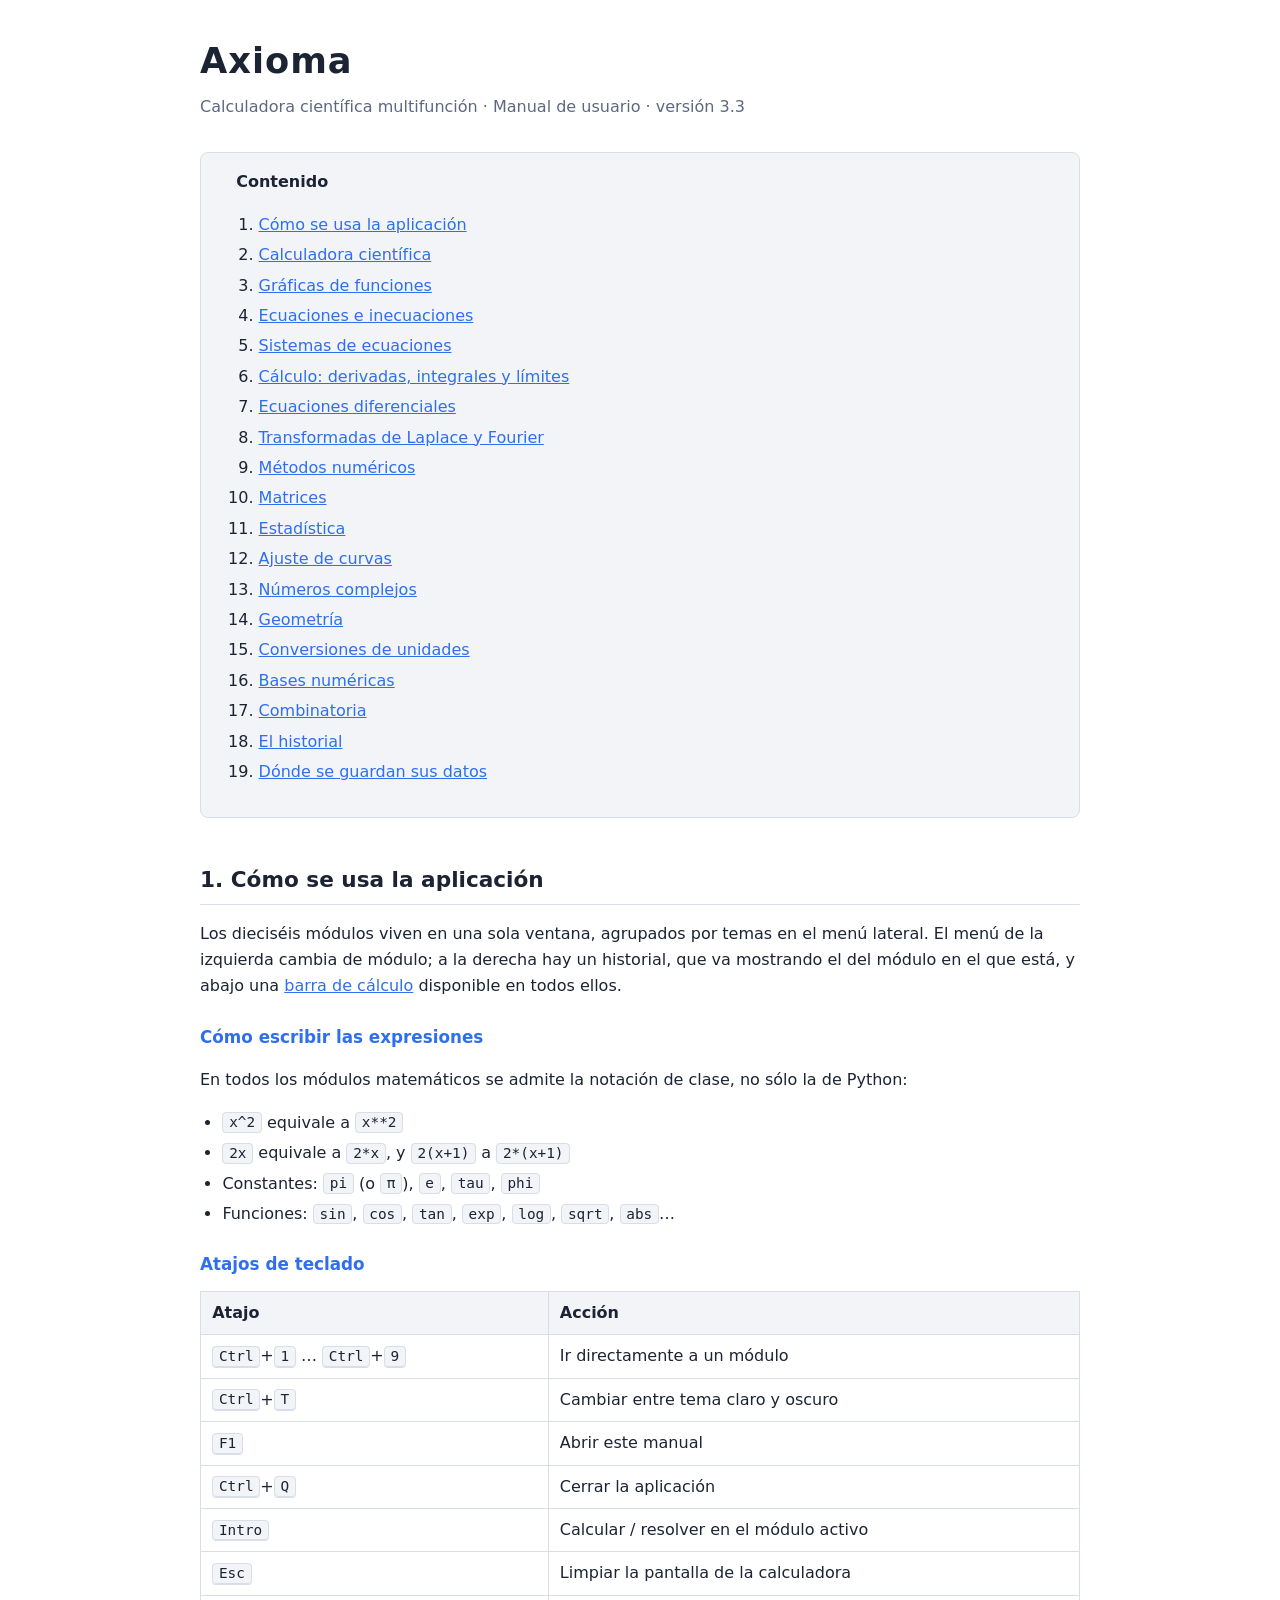
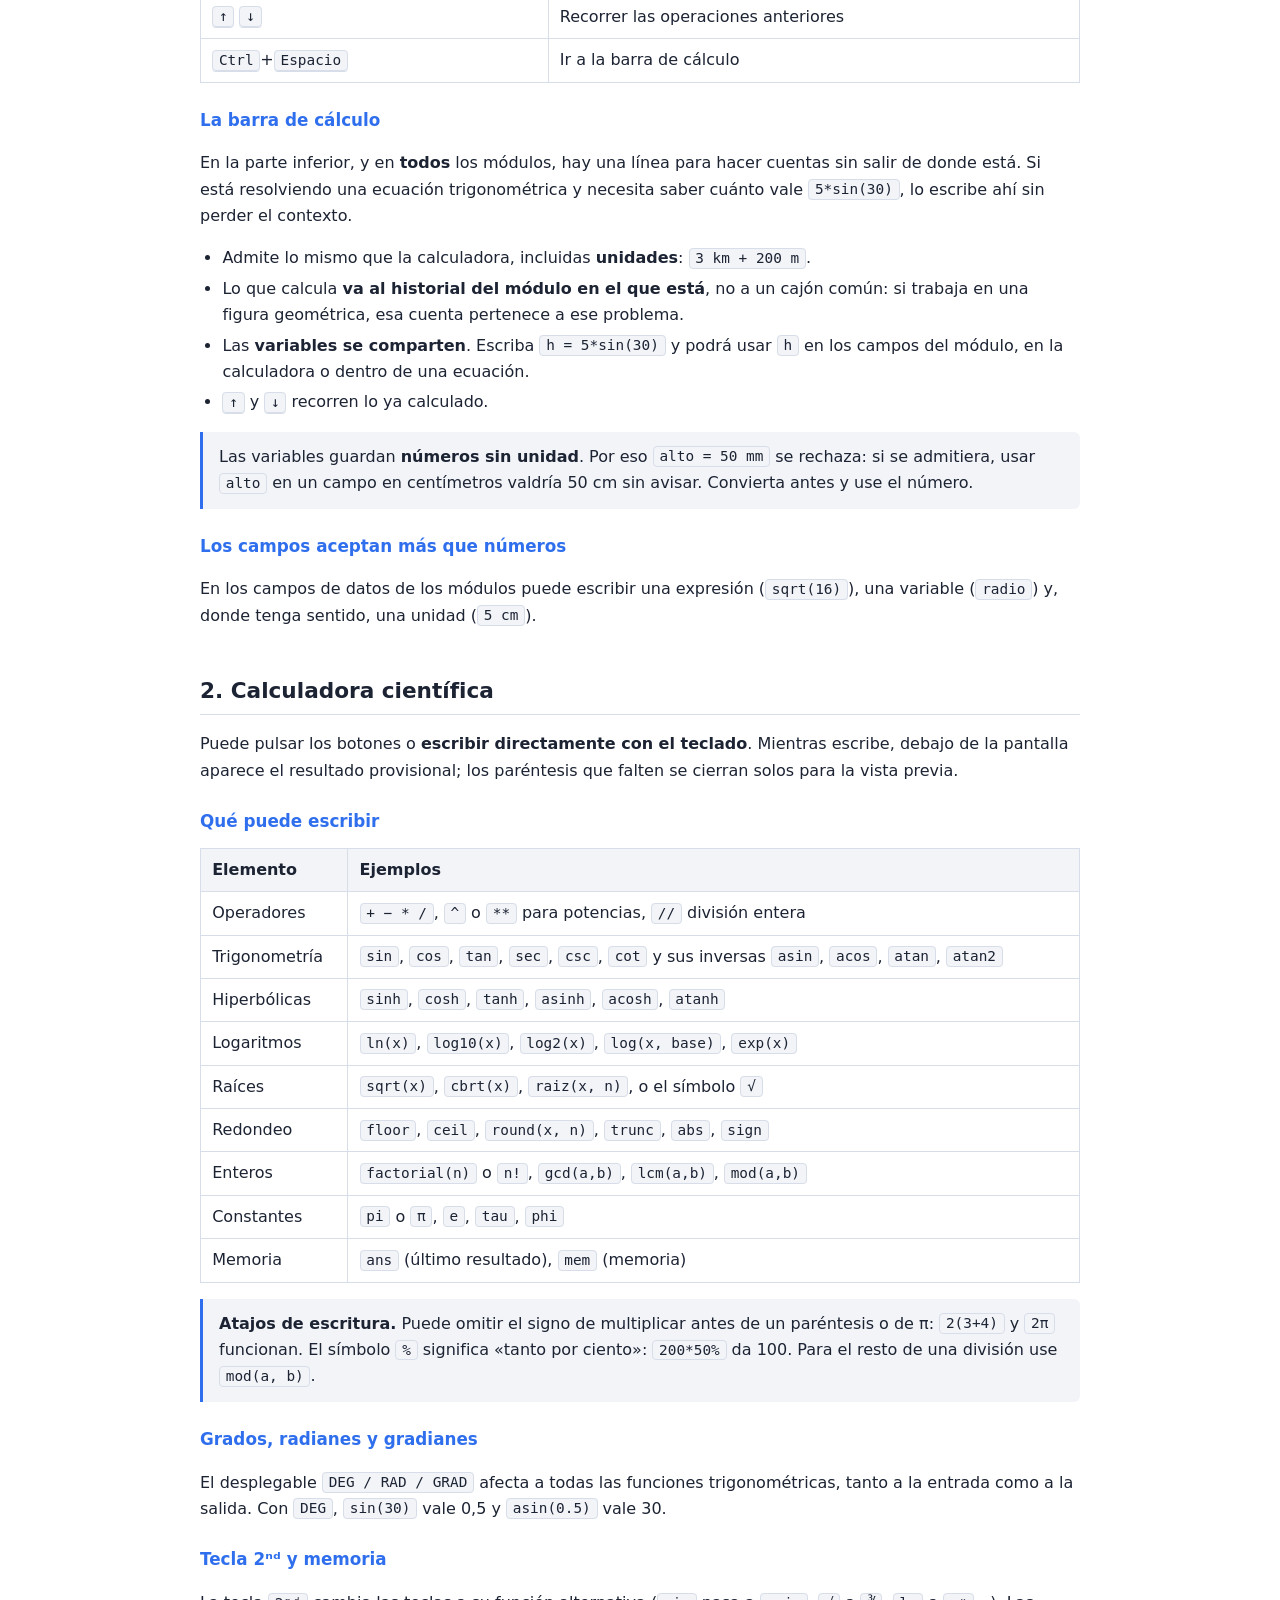
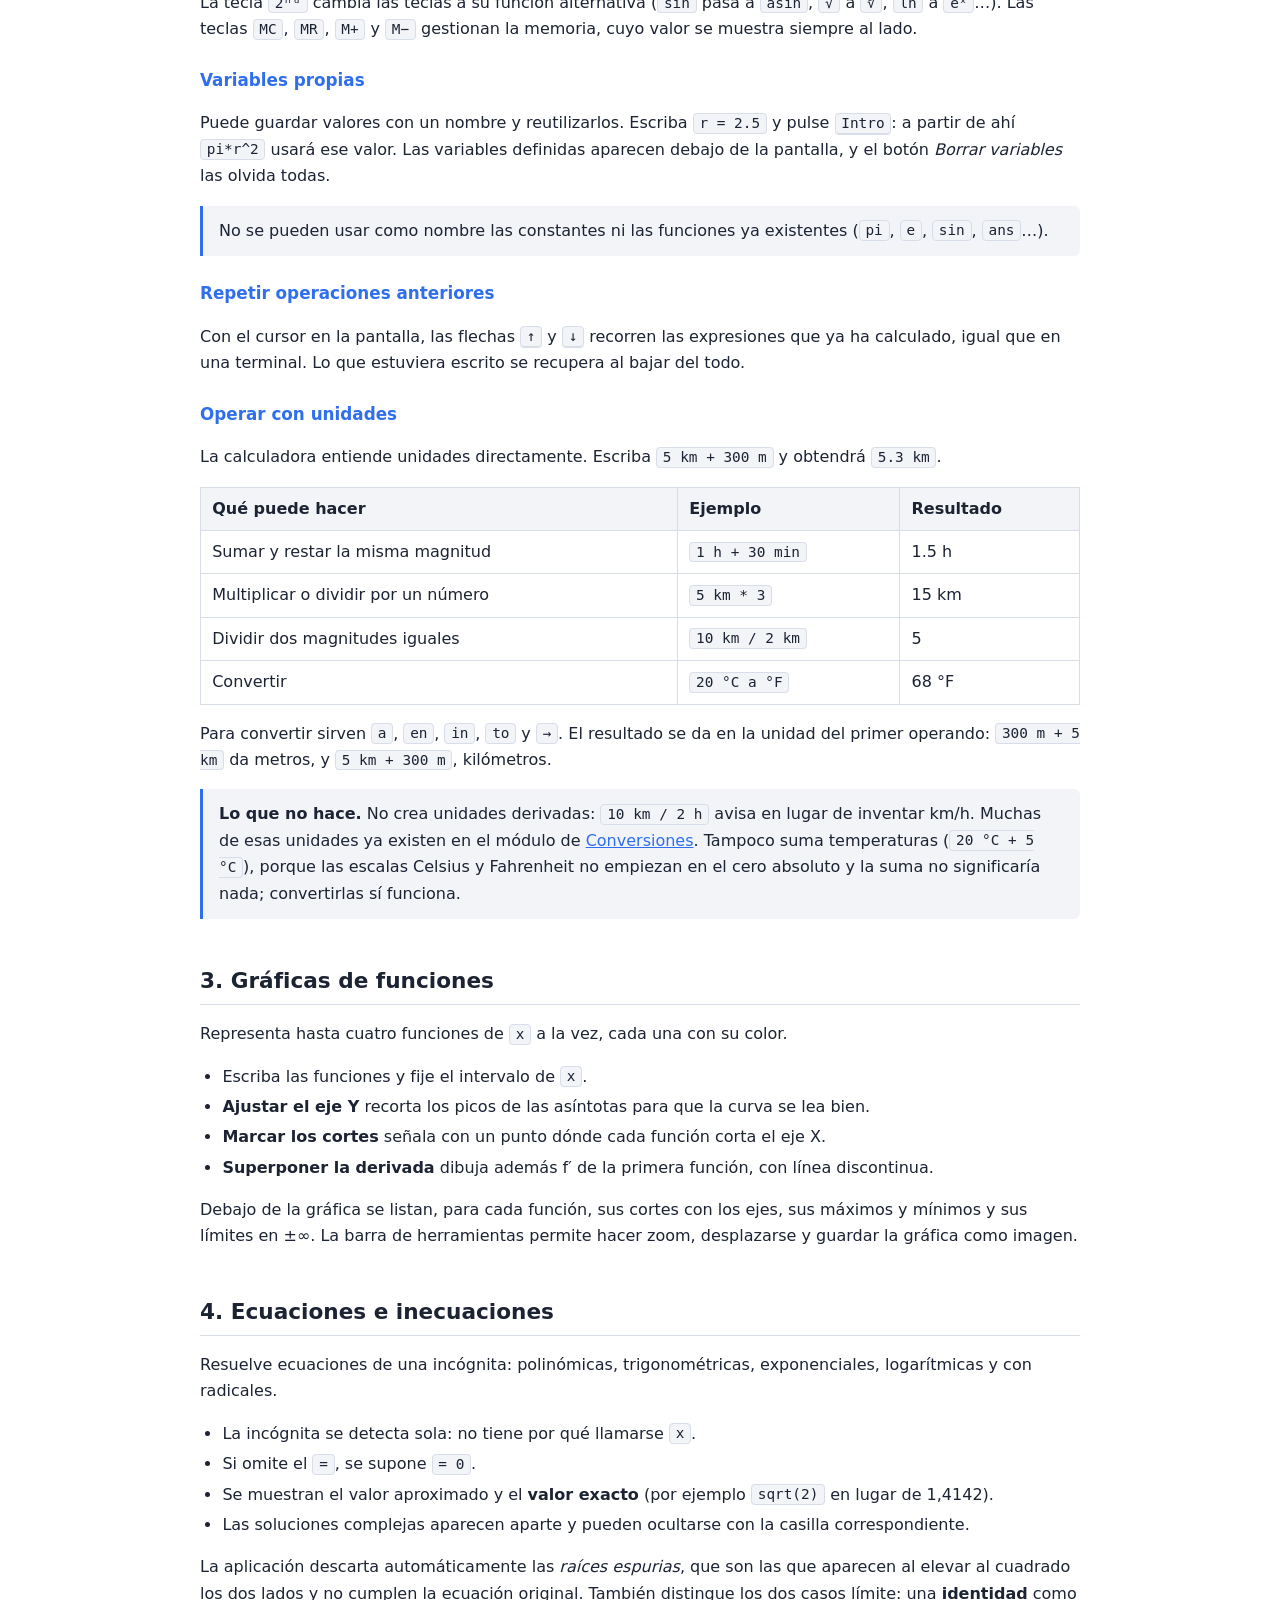
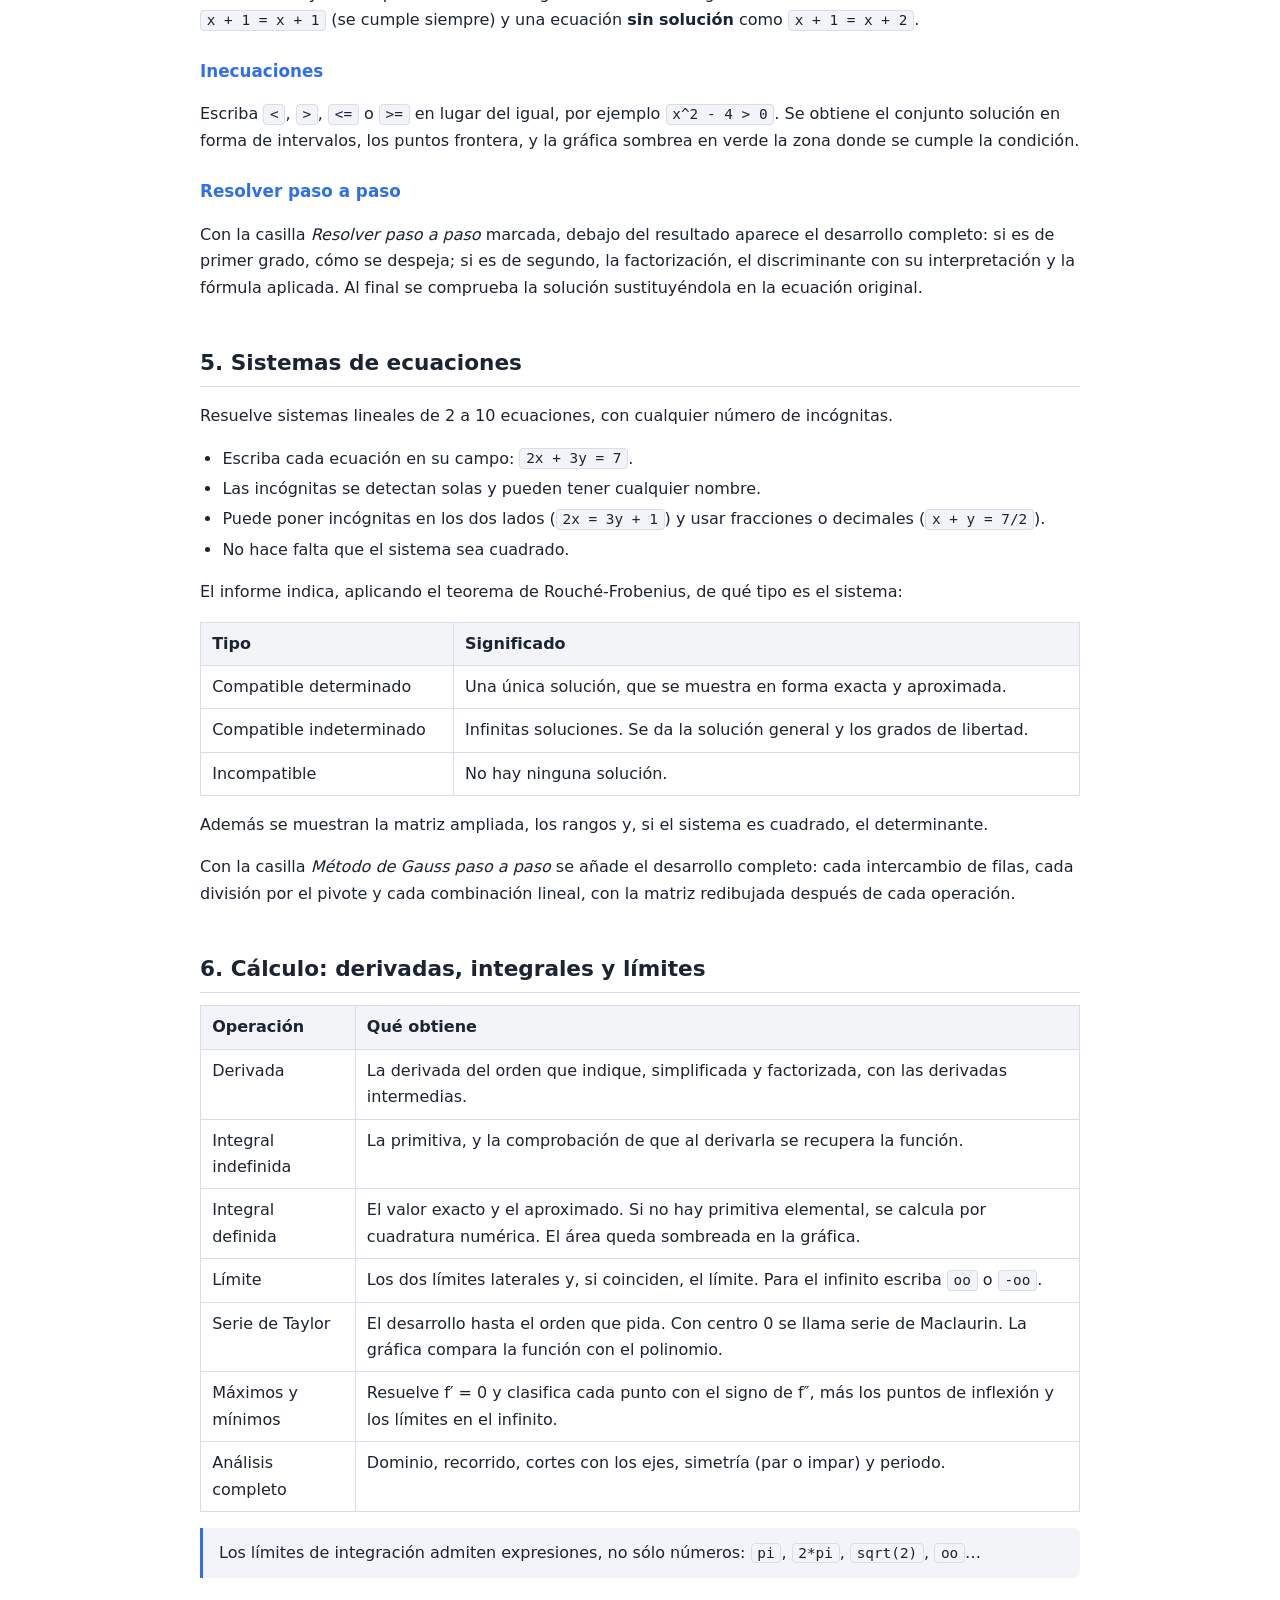
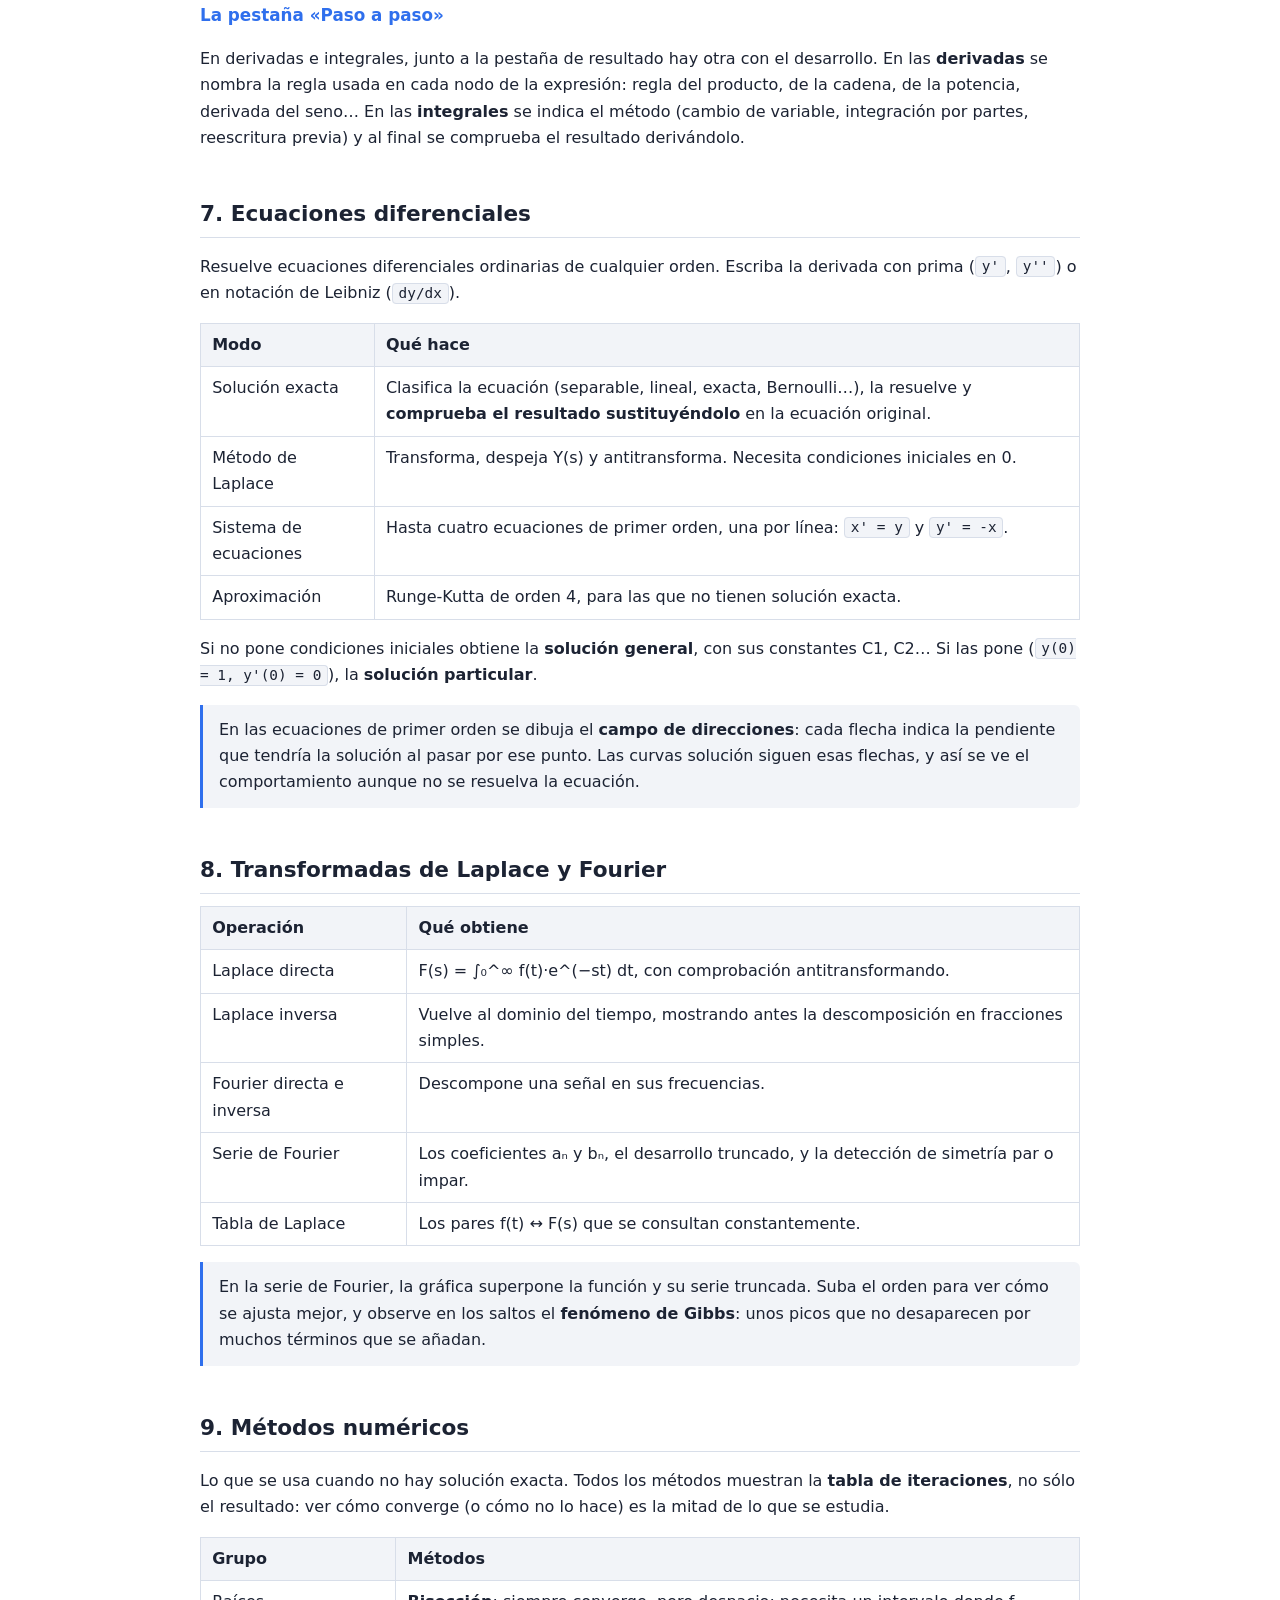
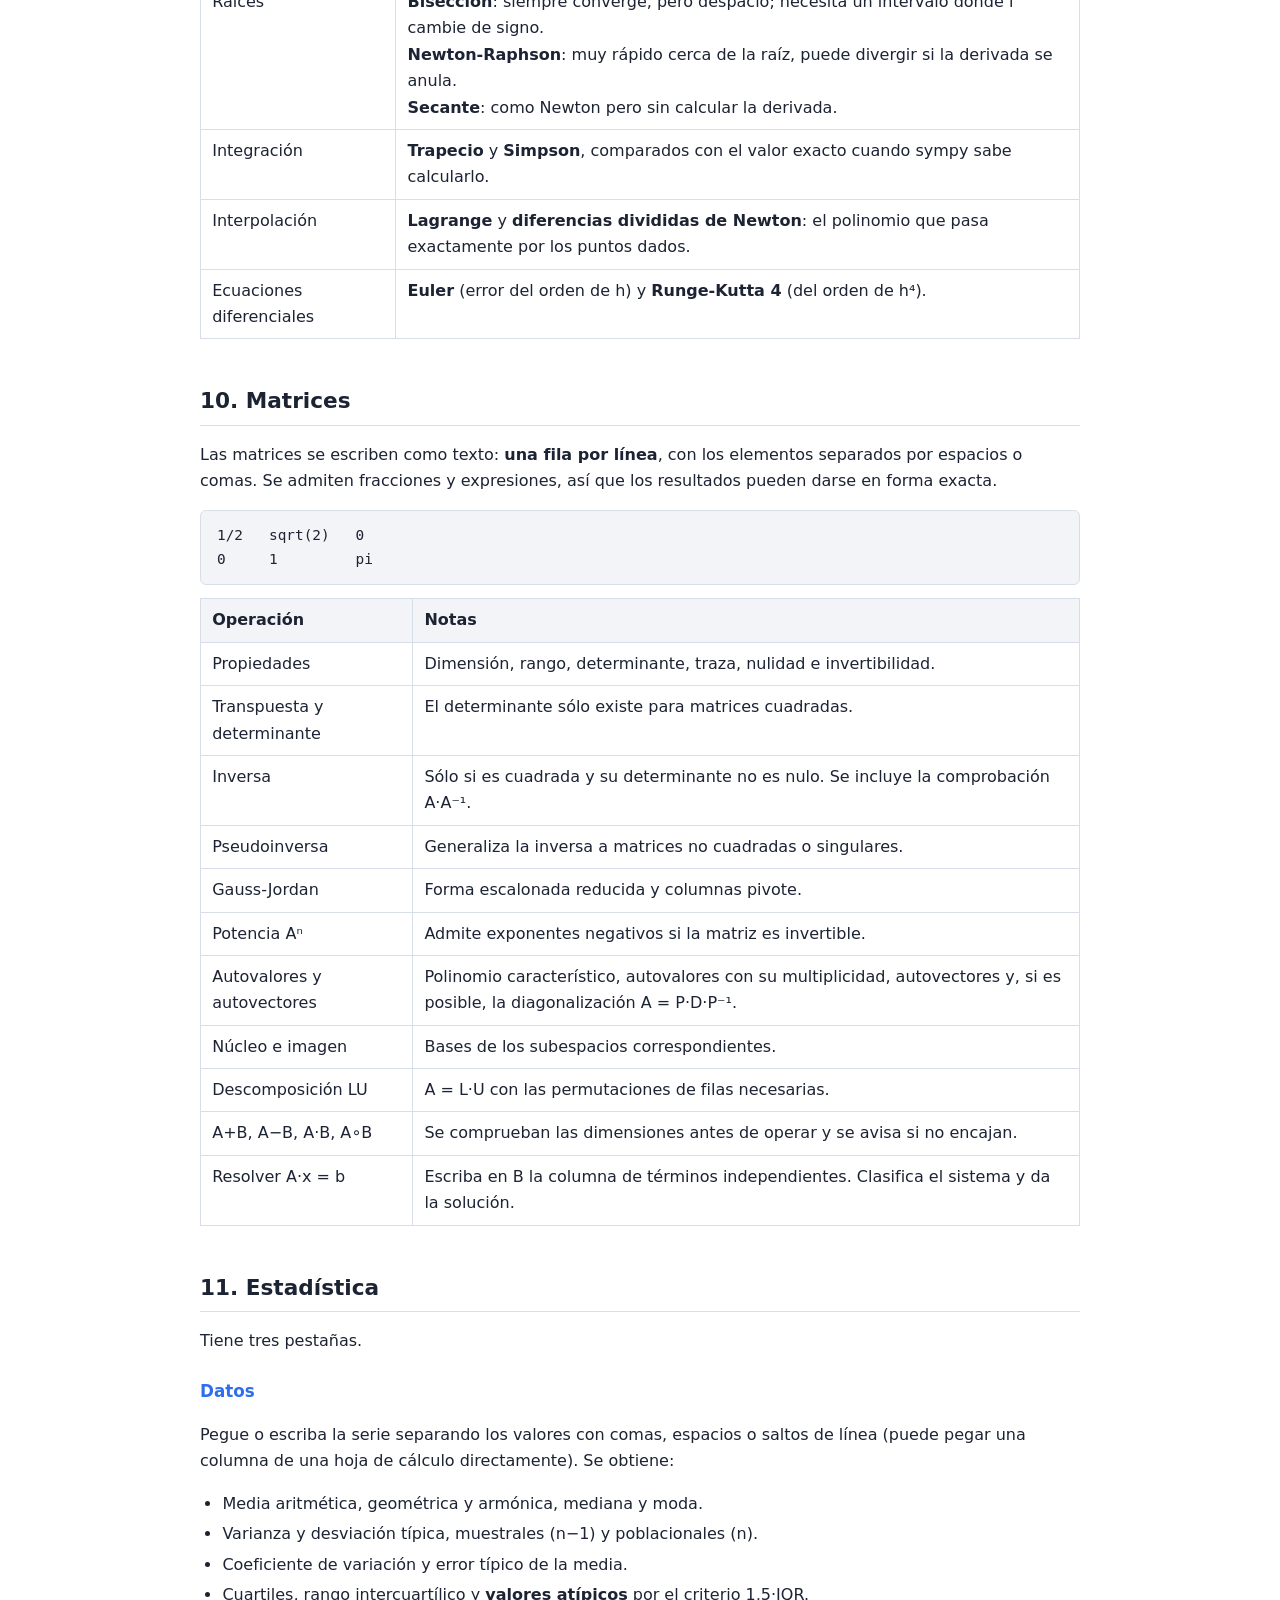
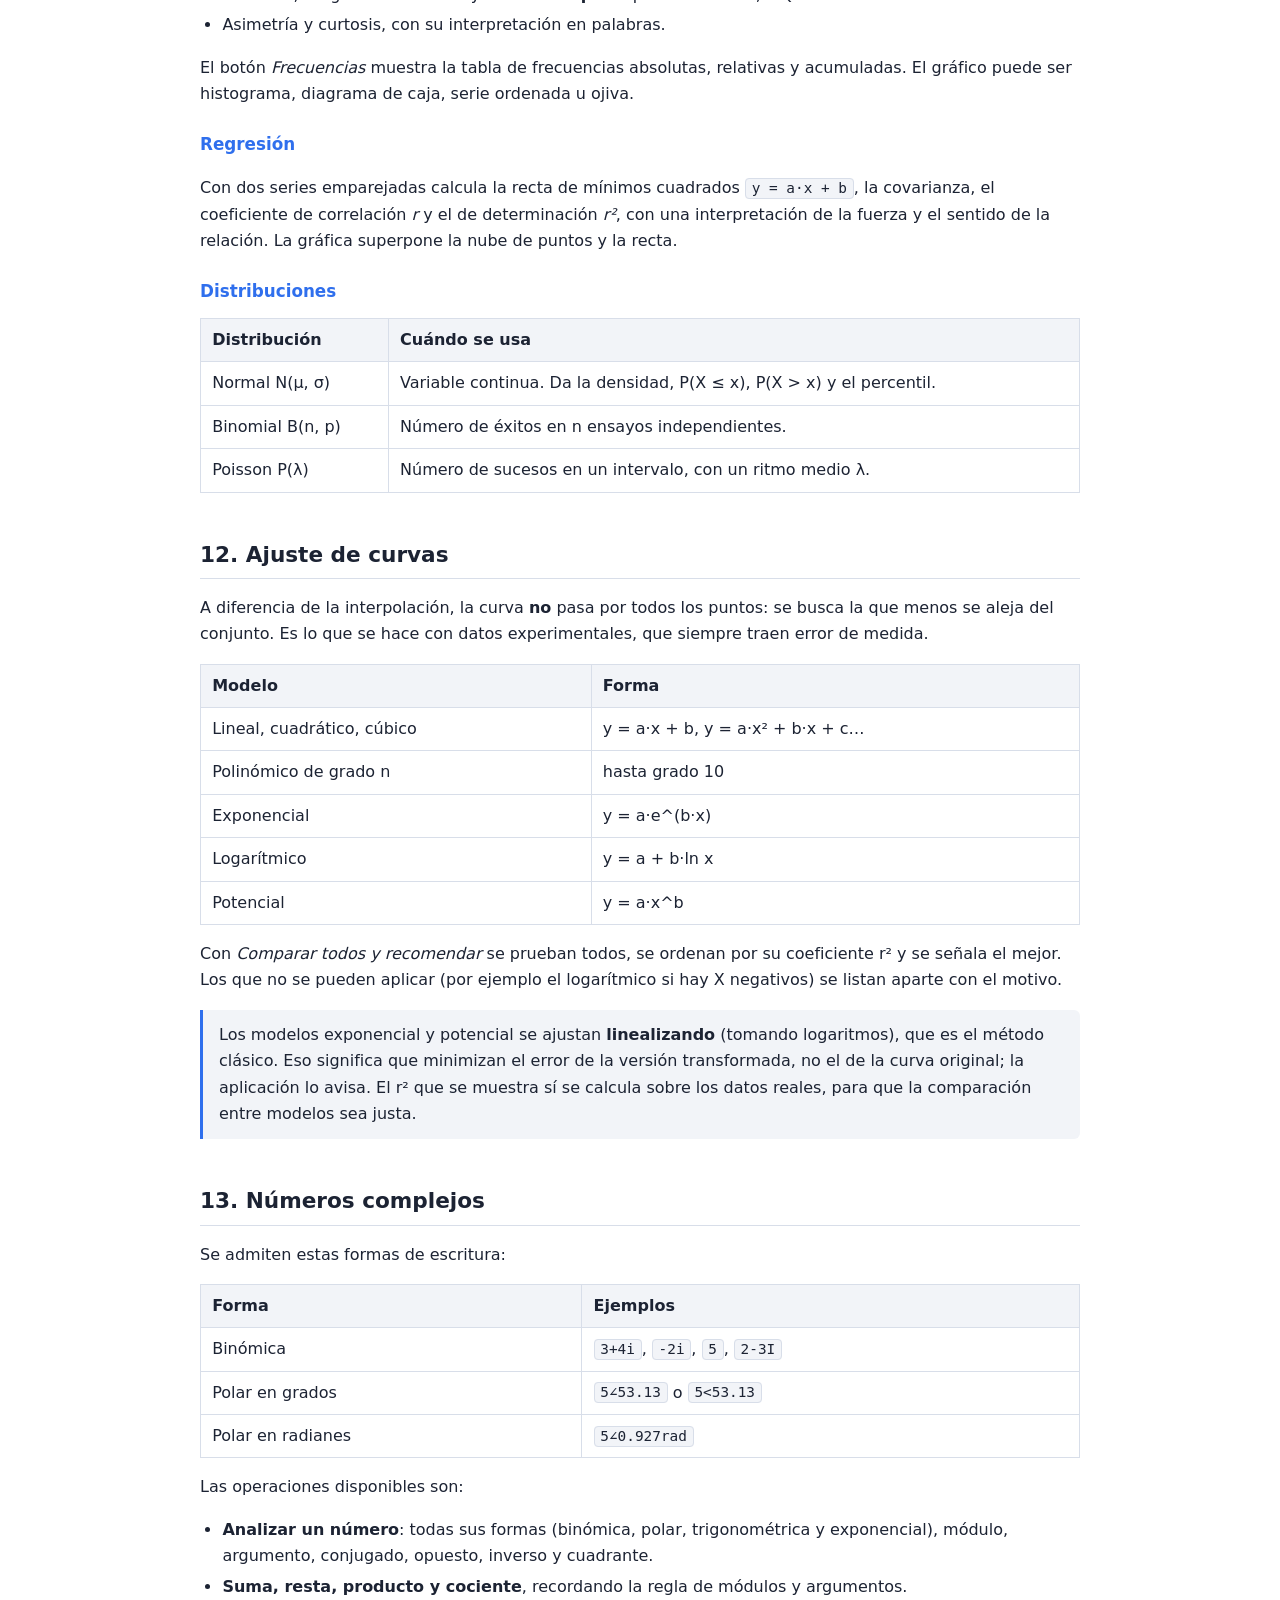
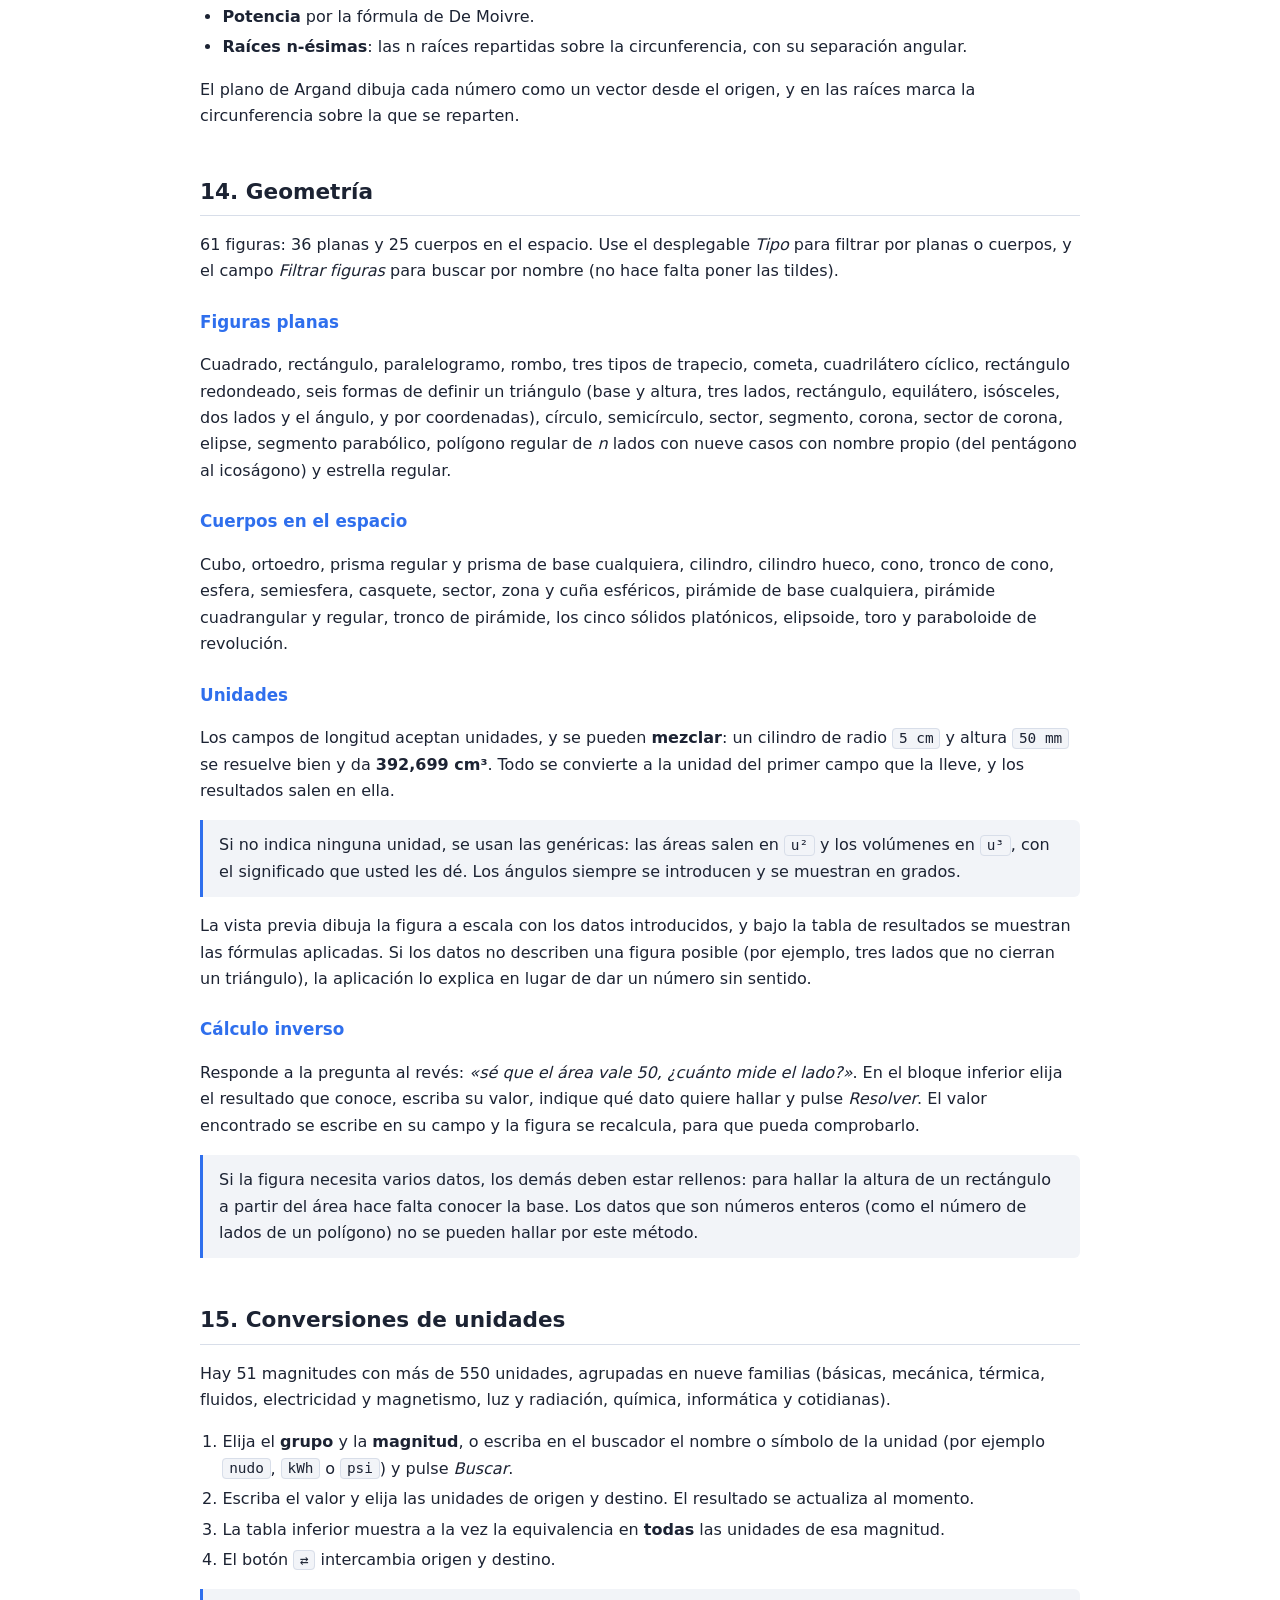
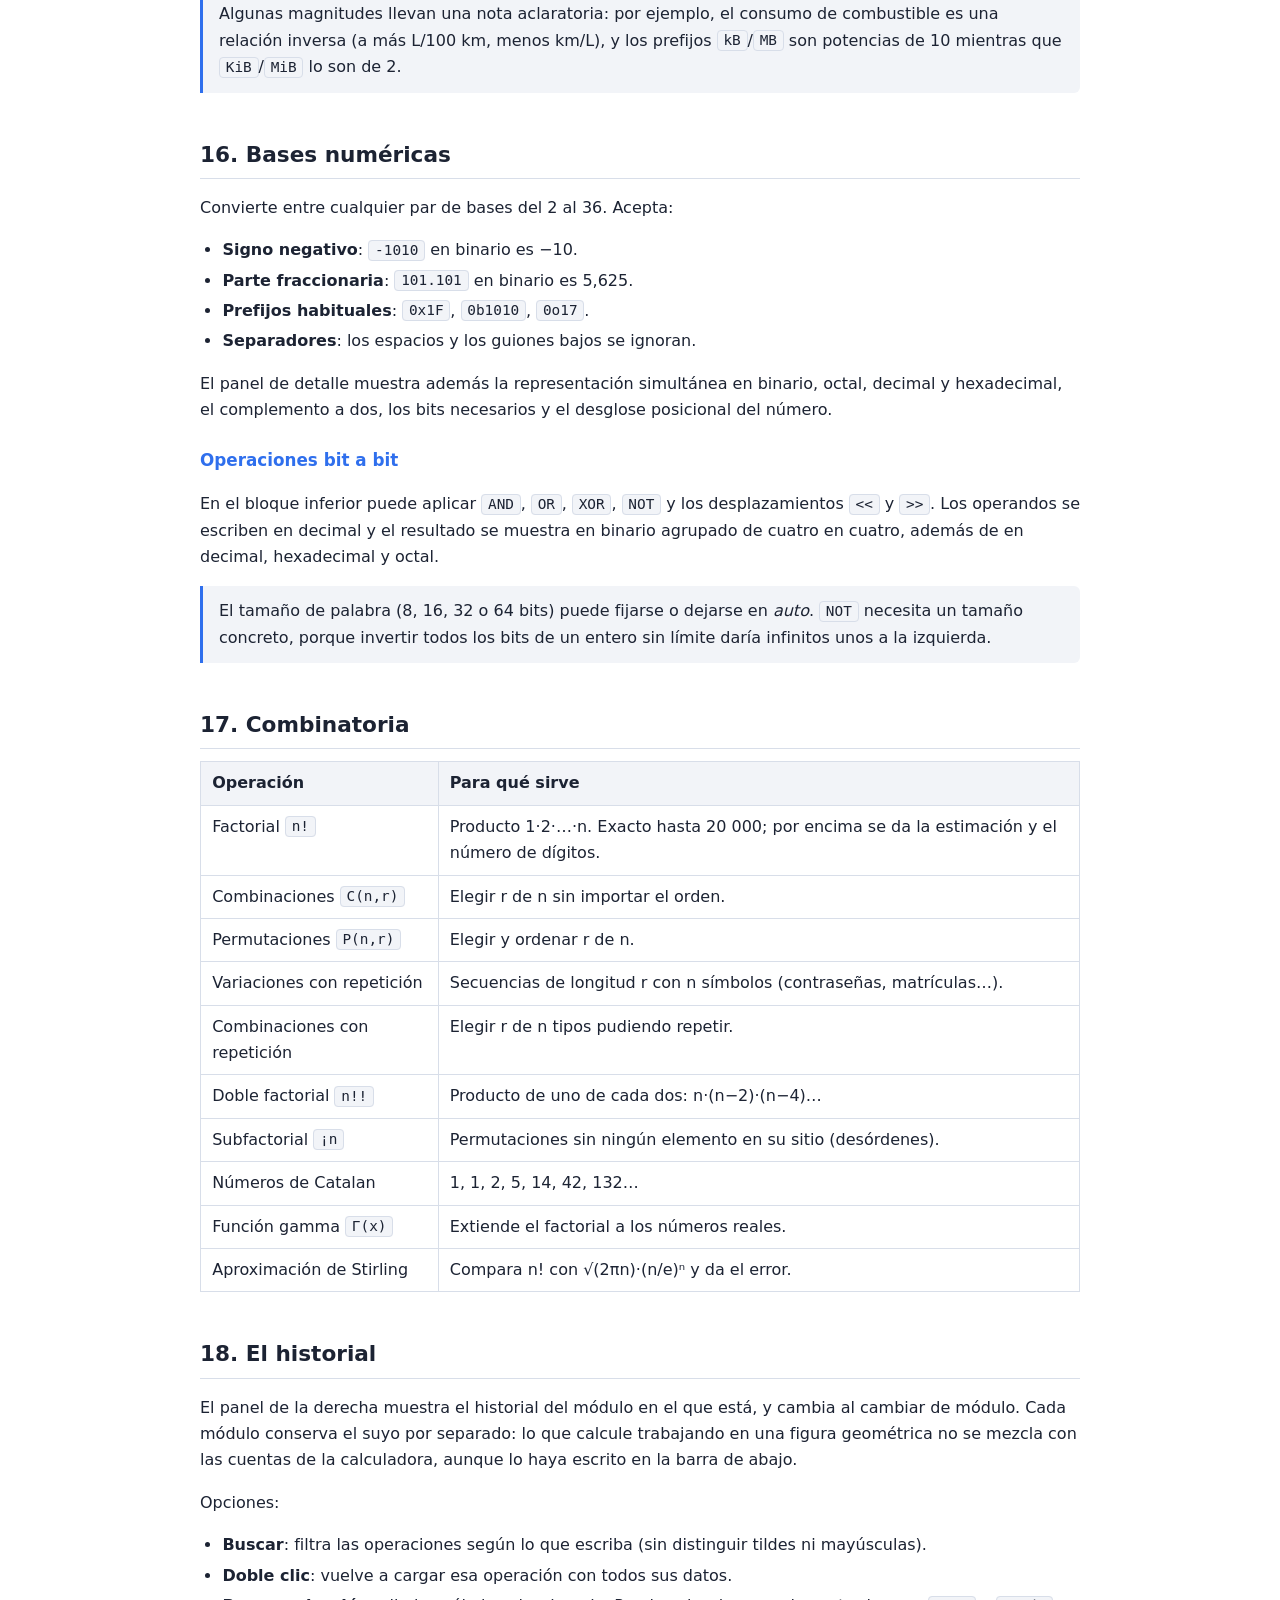
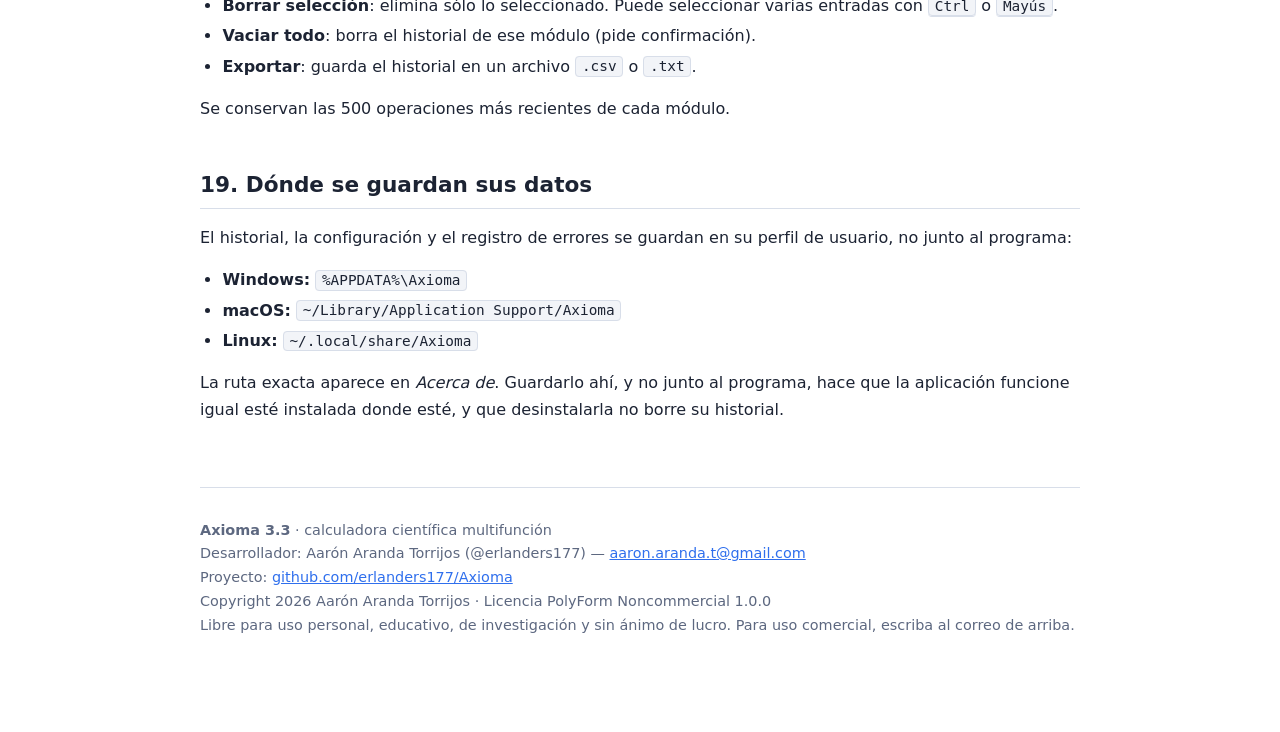
==== docs/manual_usuario.html @ 546c5e2b "Axioma 3.3.0: los módulos dejan de ser islas Barra de cálculo en todos los módulos: una cuenta suelt" ====
<!DOCTYPE html>
<html lang="es">
<head>
<meta charset="utf-8">
<meta name="viewport" content="width=device-width, initial-scale=1">
<title>Manual de usuario · Axioma</title>
<style>
  :root {
    --fondo: #ffffff; --texto: #1c2333; --suave: #5d6880;
    --acento: #2f6fed; --borde: #d8dee9; --codigo: #f2f4f8;
  }
  @media (prefers-color-scheme: dark) {
    :root {
      --fondo: #12161f; --texto: #e8ecf4; --suave: #95a1bb;
      --acento: #6ba1ff; --borde: #333d54; --codigo: #1a2030;
    }
  }
  * { box-sizing: border-box; }
  body {
    font-family: "Segoe UI", system-ui, sans-serif;
    line-height: 1.65; margin: 0; padding: 2rem 1.25rem 5rem;
    background: var(--fondo); color: var(--texto);
  }
  main { max-width: 880px; margin: 0 auto; }
  h1 { font-size: 2.2rem; margin: 0 0 .25rem; letter-spacing: 1px; }
  h2 {
    font-size: 1.35rem; margin: 2.75rem 0 .75rem;
    padding-bottom: .35rem; border-bottom: 1px solid var(--borde);
  }
  h3 { font-size: 1.05rem; margin: 1.5rem 0 .4rem; color: var(--acento); }
  .lema { color: var(--suave); margin: 0 0 2rem; }
  code, kbd {
    background: var(--codigo); border: 1px solid var(--borde);
    border-radius: 4px; padding: .1em .4em;
    font-family: Consolas, "DejaVu Sans Mono", monospace; font-size: .9em;
  }
  kbd { box-shadow: 0 1px 0 var(--borde); }
  pre {
    background: var(--codigo); border: 1px solid var(--borde);
    border-radius: 6px; padding: .8rem 1rem; overflow-x: auto;
  }
  pre code { background: none; border: none; padding: 0; }
  table { border-collapse: collapse; width: 100%; margin: .75rem 0; }
  th, td {
    border: 1px solid var(--borde); padding: .5rem .7rem;
    text-align: left; vertical-align: top;
  }
  th { background: var(--codigo); font-weight: 600; }
  ul, ol { padding-left: 1.4rem; }
  li { margin: .25rem 0; }
  .aviso {
    background: var(--codigo); border-left: 3px solid var(--acento);
    padding: .75rem 1rem; margin: 1rem 0; border-radius: 0 6px 6px 0;
  }
  .indice { background: var(--codigo); border: 1px solid var(--borde);
            border-radius: 8px; padding: 1rem 1rem 1rem 2.2rem; }
  a { color: var(--acento); }
  footer { margin-top: 4rem; color: var(--suave); font-size: .9rem;
           border-top: 1px solid var(--borde); padding-top: 1rem; }
</style>
</head>
<body>
<main>

<h1>Axioma</h1>
<p class="lema">Calculadora científica multifunción · Manual de usuario · versión 3.3</p>

<div class="indice">
  <strong>Contenido</strong>
  <ol>
    <li><a href="#general">Cómo se usa la aplicación</a></li>
    <li><a href="#calculadora">Calculadora científica</a></li>
    <li><a href="#graficas">Gráficas de funciones</a></li>
    <li><a href="#ecuaciones">Ecuaciones e inecuaciones</a></li>
    <li><a href="#sistemas">Sistemas de ecuaciones</a></li>
    <li><a href="#calculo">Cálculo: derivadas, integrales y límites</a></li>
    <li><a href="#edo">Ecuaciones diferenciales</a></li>
    <li><a href="#transformadas">Transformadas de Laplace y Fourier</a></li>
    <li><a href="#numerico">Métodos numéricos</a></li>
    <li><a href="#matrices">Matrices</a></li>
    <li><a href="#estadistica">Estadística</a></li>
    <li><a href="#ajuste">Ajuste de curvas</a></li>
    <li><a href="#complejos">Números complejos</a></li>
    <li><a href="#geometria">Geometría</a></li>
    <li><a href="#conversiones">Conversiones de unidades</a></li>
    <li><a href="#bases">Bases numéricas</a></li>
    <li><a href="#combinatoria">Combinatoria</a></li>
    <li><a href="#historial">El historial</a></li>
    <li><a href="#datos">Dónde se guardan sus datos</a></li>
  </ol>
</div>

<!-- ==================================================================== -->
<h2 id="general">1. Cómo se usa la aplicación</h2>
<p>
  Los dieciséis módulos viven en una sola ventana, agrupados por temas en el menú
  lateral. El menú de la izquierda cambia de módulo; a la derecha hay un
  historial, que va mostrando el del módulo en el que está, y abajo una
  <a href="#barra">barra de cálculo</a> disponible en todos ellos.
</p>

<h3>Cómo escribir las expresiones</h3>
<p>
  En todos los módulos matemáticos se admite la notación de clase, no sólo la de
  Python:
</p>
<ul>
  <li><code>x^2</code> equivale a <code>x**2</code></li>
  <li><code>2x</code> equivale a <code>2*x</code>, y <code>2(x+1)</code> a <code>2*(x+1)</code></li>
  <li>Constantes: <code>pi</code> (o <code>π</code>), <code>e</code>, <code>tau</code>, <code>phi</code></li>
  <li>Funciones: <code>sin</code>, <code>cos</code>, <code>tan</code>, <code>exp</code>, <code>log</code>, <code>sqrt</code>, <code>abs</code>…</li>
</ul>

<h3>Atajos de teclado</h3>
<table>
  <tr><th>Atajo</th><th>Acción</th></tr>
  <tr><td><kbd>Ctrl</kbd>+<kbd>1</kbd> … <kbd>Ctrl</kbd>+<kbd>9</kbd></td><td>Ir directamente a un módulo</td></tr>
  <tr><td><kbd>Ctrl</kbd>+<kbd>T</kbd></td><td>Cambiar entre tema claro y oscuro</td></tr>
  <tr><td><kbd>F1</kbd></td><td>Abrir este manual</td></tr>
  <tr><td><kbd>Ctrl</kbd>+<kbd>Q</kbd></td><td>Cerrar la aplicación</td></tr>
  <tr><td><kbd>Intro</kbd></td><td>Calcular / resolver en el módulo activo</td></tr>
  <tr><td><kbd>Esc</kbd></td><td>Limpiar la pantalla de la calculadora</td></tr>
  <tr><td><kbd>↑</kbd> <kbd>↓</kbd></td><td>Recorrer las operaciones anteriores</td></tr>
  <tr><td><kbd>Ctrl</kbd>+<kbd>Espacio</kbd></td><td>Ir a la barra de cálculo</td></tr>
</table>

<h3 id="barra">La barra de cálculo</h3>
<p>
  En la parte inferior, y en <strong>todos</strong> los módulos, hay una línea
  para hacer cuentas sin salir de donde está. Si está resolviendo una ecuación
  trigonométrica y necesita saber cuánto vale <code>5*sin(30)</code>, lo escribe
  ahí sin perder el contexto.
</p>
<ul>
  <li>Admite lo mismo que la calculadora, incluidas <b>unidades</b>: <code>3 km + 200 m</code>.</li>
  <li>Lo que calcula <b>va al historial del módulo en el que está</b>, no a un cajón común: si trabaja en una figura geométrica, esa cuenta pertenece a ese problema.</li>
  <li>Las <b>variables se comparten</b>. Escriba <code>h = 5*sin(30)</code> y podrá usar <code>h</code> en los campos del módulo, en la calculadora o dentro de una ecuación.</li>
  <li><kbd>↑</kbd> y <kbd>↓</kbd> recorren lo ya calculado.</li>
</ul>
<div class="aviso">
  Las variables guardan <b>números sin unidad</b>. Por eso <code>alto = 50 mm</code>
  se rechaza: si se admitiera, usar <code>alto</code> en un campo en centímetros
  valdría 50 cm sin avisar. Convierta antes y use el número.
</div>

<h3>Los campos aceptan más que números</h3>
<p>
  En los campos de datos de los módulos puede escribir una expresión
  (<code>sqrt(16)</code>), una variable (<code>radio</code>) y, donde tenga
  sentido, una unidad (<code>5 cm</code>).
</p>

<!-- ==================================================================== -->
<h2 id="calculadora">2. Calculadora científica</h2>
<p>
  Puede pulsar los botones o <strong>escribir directamente con el teclado</strong>.
  Mientras escribe, debajo de la pantalla aparece el resultado provisional; los
  paréntesis que falten se cierran solos para la vista previa.
</p>

<h3>Qué puede escribir</h3>
<table>
  <tr><th>Elemento</th><th>Ejemplos</th></tr>
  <tr><td>Operadores</td><td><code>+ − * /</code>, <code>^</code> o <code>**</code> para potencias, <code>//</code> división entera</td></tr>
  <tr><td>Trigonometría</td><td><code>sin</code>, <code>cos</code>, <code>tan</code>, <code>sec</code>, <code>csc</code>, <code>cot</code> y sus inversas <code>asin</code>, <code>acos</code>, <code>atan</code>, <code>atan2</code></td></tr>
  <tr><td>Hiperbólicas</td><td><code>sinh</code>, <code>cosh</code>, <code>tanh</code>, <code>asinh</code>, <code>acosh</code>, <code>atanh</code></td></tr>
  <tr><td>Logaritmos</td><td><code>ln(x)</code>, <code>log10(x)</code>, <code>log2(x)</code>, <code>log(x, base)</code>, <code>exp(x)</code></td></tr>
  <tr><td>Raíces</td><td><code>sqrt(x)</code>, <code>cbrt(x)</code>, <code>raiz(x, n)</code>, o el símbolo <code>√</code></td></tr>
  <tr><td>Redondeo</td><td><code>floor</code>, <code>ceil</code>, <code>round(x, n)</code>, <code>trunc</code>, <code>abs</code>, <code>sign</code></td></tr>
  <tr><td>Enteros</td><td><code>factorial(n)</code> o <code>n!</code>, <code>gcd(a,b)</code>, <code>lcm(a,b)</code>, <code>mod(a,b)</code></td></tr>
  <tr><td>Constantes</td><td><code>pi</code> o <code>π</code>, <code>e</code>, <code>tau</code>, <code>phi</code></td></tr>
  <tr><td>Memoria</td><td><code>ans</code> (último resultado), <code>mem</code> (memoria)</td></tr>
</table>

<div class="aviso">
  <strong>Atajos de escritura.</strong> Puede omitir el signo de multiplicar antes
  de un paréntesis o de π: <code>2(3+4)</code> y <code>2π</code> funcionan.
  El símbolo <code>%</code> significa «tanto por ciento»: <code>200*50%</code> da 100.
  Para el resto de una división use <code>mod(a, b)</code>.
</div>

<h3>Grados, radianes y gradianes</h3>
<p>
  El desplegable <code>DEG / RAD / GRAD</code> afecta a todas las funciones
  trigonométricas, tanto a la entrada como a la salida. Con <code>DEG</code>,
  <code>sin(30)</code> vale 0,5 y <code>asin(0.5)</code> vale 30.
</p>

<h3>Tecla 2ⁿᵈ y memoria</h3>
<p>
  La tecla <code>2ⁿᵈ</code> cambia las teclas a su función alternativa
  (<code>sin</code> pasa a <code>asin</code>, <code>√</code> a <code>∛</code>,
  <code>ln</code> a <code>eˣ</code>…). Las teclas <code>MC</code>,
  <code>MR</code>, <code>M+</code> y <code>M−</code> gestionan la memoria, cuyo
  valor se muestra siempre al lado.
</p>

<h3>Variables propias</h3>
<p>
  Puede guardar valores con un nombre y reutilizarlos. Escriba
  <code>r = 2.5</code> y pulse <kbd>Intro</kbd>: a partir de ahí
  <code>pi*r^2</code> usará ese valor. Las variables definidas aparecen debajo de
  la pantalla, y el botón <em>Borrar variables</em> las olvida todas.
</p>
<div class="aviso">
  No se pueden usar como nombre las constantes ni las funciones ya existentes
  (<code>pi</code>, <code>e</code>, <code>sin</code>, <code>ans</code>…).
</div>

<h3>Repetir operaciones anteriores</h3>
<p>
  Con el cursor en la pantalla, las flechas <kbd>↑</kbd> y <kbd>↓</kbd> recorren
  las expresiones que ya ha calculado, igual que en una terminal. Lo que
  estuviera escrito se recupera al bajar del todo.
</p>

<h3>Operar con unidades</h3>
<p>
  La calculadora entiende unidades directamente. Escriba
  <code>5 km + 300 m</code> y obtendrá <code>5.3 km</code>.
</p>
<table>
  <tr><th>Qué puede hacer</th><th>Ejemplo</th><th>Resultado</th></tr>
  <tr><td>Sumar y restar la misma magnitud</td><td><code>1 h + 30 min</code></td><td>1.5 h</td></tr>
  <tr><td>Multiplicar o dividir por un número</td><td><code>5 km * 3</code></td><td>15 km</td></tr>
  <tr><td>Dividir dos magnitudes iguales</td><td><code>10 km / 2 km</code></td><td>5</td></tr>
  <tr><td>Convertir</td><td><code>20 °C a °F</code></td><td>68 °F</td></tr>
</table>
<p>
  Para convertir sirven <code>a</code>, <code>en</code>, <code>in</code>,
  <code>to</code> y <code>→</code>. El resultado se da en la unidad del primer
  operando: <code>300 m + 5 km</code> da metros, y <code>5 km + 300 m</code>,
  kilómetros.
</p>
<div class="aviso">
  <strong>Lo que no hace.</strong> No crea unidades derivadas:
  <code>10 km / 2 h</code> avisa en lugar de inventar km/h. Muchas de esas
  unidades ya existen en el módulo de <a href="#conversiones">Conversiones</a>.
  Tampoco suma temperaturas (<code>20 °C + 5 °C</code>), porque las escalas
  Celsius y Fahrenheit no empiezan en el cero absoluto y la suma no
  significaría nada; convertirlas sí funciona.
</div>

<!-- ==================================================================== -->
<h2 id="graficas">3. Gráficas de funciones</h2>
<p>
  Representa hasta cuatro funciones de <code>x</code> a la vez, cada una con su
  color.
</p>
<ul>
  <li>Escriba las funciones y fije el intervalo de <code>x</code>.</li>
  <li><b>Ajustar el eje Y</b> recorta los picos de las asíntotas para que la curva se lea bien.</li>
  <li><b>Marcar los cortes</b> señala con un punto dónde cada función corta el eje X.</li>
  <li><b>Superponer la derivada</b> dibuja además f′ de la primera función, con línea discontinua.</li>
</ul>
<p>
  Debajo de la gráfica se listan, para cada función, sus cortes con los ejes, sus
  máximos y mínimos y sus límites en ±∞. La barra de herramientas permite hacer
  zoom, desplazarse y guardar la gráfica como imagen.
</p>

<!-- ==================================================================== -->
<h2 id="ecuaciones">4. Ecuaciones e inecuaciones</h2>
<p>
  Resuelve ecuaciones de una incógnita: polinómicas, trigonométricas,
  exponenciales, logarítmicas y con radicales.
</p>
<ul>
  <li>La incógnita se detecta sola: no tiene por qué llamarse <code>x</code>.</li>
  <li>Si omite el <code>=</code>, se supone <code>= 0</code>.</li>
  <li>Se muestran el valor aproximado y el <strong>valor exacto</strong> (por ejemplo <code>sqrt(2)</code> en lugar de 1,4142).</li>
  <li>Las soluciones complejas aparecen aparte y pueden ocultarse con la casilla correspondiente.</li>
</ul>
<p>
  La aplicación descarta automáticamente las <em>raíces espurias</em>, que son las
  que aparecen al elevar al cuadrado los dos lados y no cumplen la ecuación
  original. También distingue los dos casos límite: una <b>identidad</b> como
  <code>x + 1 = x + 1</code> (se cumple siempre) y una ecuación
  <b>sin solución</b> como <code>x + 1 = x + 2</code>.
</p>

<h3>Inecuaciones</h3>
<p>
  Escriba <code>&lt;</code>, <code>&gt;</code>, <code>&lt;=</code> o
  <code>&gt;=</code> en lugar del igual, por ejemplo <code>x^2 - 4 &gt; 0</code>.
  Se obtiene el conjunto solución en forma de intervalos, los puntos frontera, y
  la gráfica sombrea en verde la zona donde se cumple la condición.
</p>

<h3 id="paso-a-paso">Resolver paso a paso</h3>
<p>
  Con la casilla <em>Resolver paso a paso</em> marcada, debajo del resultado
  aparece el desarrollo completo: si es de primer grado, cómo se despeja; si es
  de segundo, la factorización, el discriminante con su interpretación y la
  fórmula aplicada. Al final se comprueba la solución sustituyéndola en la
  ecuación original.
</p>

<!-- ==================================================================== -->
<h2 id="sistemas">5. Sistemas de ecuaciones</h2>
<p>Resuelve sistemas lineales de 2 a 10 ecuaciones, con cualquier número de incógnitas.</p>
<ul>
  <li>Escriba cada ecuación en su campo: <code>2x + 3y = 7</code>.</li>
  <li>Las incógnitas se detectan solas y pueden tener cualquier nombre.</li>
  <li>Puede poner incógnitas en los dos lados (<code>2x = 3y + 1</code>) y usar fracciones o decimales (<code>x + y = 7/2</code>).</li>
  <li>No hace falta que el sistema sea cuadrado.</li>
</ul>
<p>El informe indica, aplicando el teorema de Rouché-Frobenius, de qué tipo es el sistema:</p>
<table>
  <tr><th>Tipo</th><th>Significado</th></tr>
  <tr><td>Compatible determinado</td><td>Una única solución, que se muestra en forma exacta y aproximada.</td></tr>
  <tr><td>Compatible indeterminado</td><td>Infinitas soluciones. Se da la solución general y los grados de libertad.</td></tr>
  <tr><td>Incompatible</td><td>No hay ninguna solución.</td></tr>
</table>
<p>Además se muestran la matriz ampliada, los rangos y, si el sistema es cuadrado, el determinante.</p>
<p>
  Con la casilla <em>Método de Gauss paso a paso</em> se añade el desarrollo
  completo: cada intercambio de filas, cada división por el pivote y cada
  combinación lineal, con la matriz redibujada después de cada operación.
</p>

<!-- ==================================================================== -->
<h2 id="calculo">6. Cálculo: derivadas, integrales y límites</h2>
<table>
  <tr><th>Operación</th><th>Qué obtiene</th></tr>
  <tr><td>Derivada</td><td>La derivada del orden que indique, simplificada y factorizada, con las derivadas intermedias.</td></tr>
  <tr><td>Integral indefinida</td><td>La primitiva, y la comprobación de que al derivarla se recupera la función.</td></tr>
  <tr><td>Integral definida</td><td>El valor exacto y el aproximado. Si no hay primitiva elemental, se calcula por cuadratura numérica. El área queda sombreada en la gráfica.</td></tr>
  <tr><td>Límite</td><td>Los dos límites laterales y, si coinciden, el límite. Para el infinito escriba <code>oo</code> o <code>-oo</code>.</td></tr>
  <tr><td>Serie de Taylor</td><td>El desarrollo hasta el orden que pida. Con centro 0 se llama serie de Maclaurin. La gráfica compara la función con el polinomio.</td></tr>
  <tr><td>Máximos y mínimos</td><td>Resuelve f′ = 0 y clasifica cada punto con el signo de f″, más los puntos de inflexión y los límites en el infinito.</td></tr>
  <tr><td>Análisis completo</td><td>Dominio, recorrido, cortes con los ejes, simetría (par o impar) y periodo.</td></tr>
</table>
<div class="aviso">
  Los límites de integración admiten expresiones, no sólo números:
  <code>pi</code>, <code>2*pi</code>, <code>sqrt(2)</code>, <code>oo</code>…
</div>

<h3>La pestaña «Paso a paso»</h3>
<p>
  En derivadas e integrales, junto a la pestaña de resultado hay otra con el
  desarrollo. En las <b>derivadas</b> se nombra la regla usada en cada nodo de la
  expresión: regla del producto, de la cadena, de la potencia, derivada del
  seno… En las <b>integrales</b> se indica el método (cambio de variable,
  integración por partes, reescritura previa) y al final se comprueba el
  resultado derivándolo.
</p>


<!-- ==================================================================== -->
<h2 id="edo">7. Ecuaciones diferenciales</h2>
<p>
  Resuelve ecuaciones diferenciales ordinarias de cualquier orden. Escriba la
  derivada con prima (<code>y'</code>, <code>y''</code>) o en notación de
  Leibniz (<code>dy/dx</code>).
</p>
<table>
  <tr><th>Modo</th><th>Qué hace</th></tr>
  <tr><td>Solución exacta</td><td>Clasifica la ecuación (separable, lineal, exacta, Bernoulli…), la resuelve y <b>comprueba el resultado sustituyéndolo</b> en la ecuación original.</td></tr>
  <tr><td>Método de Laplace</td><td>Transforma, despeja Y(s) y antitransforma. Necesita condiciones iniciales en 0.</td></tr>
  <tr><td>Sistema de ecuaciones</td><td>Hasta cuatro ecuaciones de primer orden, una por línea: <code>x' = y</code> y <code>y' = -x</code>.</td></tr>
  <tr><td>Aproximación</td><td>Runge-Kutta de orden 4, para las que no tienen solución exacta.</td></tr>
</table>
<p>
  Si no pone condiciones iniciales obtiene la <b>solución general</b>, con sus
  constantes C1, C2… Si las pone (<code>y(0) = 1, y'(0) = 0</code>), la
  <b>solución particular</b>.
</p>
<div class="aviso">
  En las ecuaciones de primer orden se dibuja el <strong>campo de
  direcciones</strong>: cada flecha indica la pendiente que tendría la solución
  al pasar por ese punto. Las curvas solución siguen esas flechas, y así se ve
  el comportamiento aunque no se resuelva la ecuación.
</div>

<!-- ==================================================================== -->
<h2 id="transformadas">8. Transformadas de Laplace y Fourier</h2>
<table>
  <tr><th>Operación</th><th>Qué obtiene</th></tr>
  <tr><td>Laplace directa</td><td>F(s) = ∫₀^∞ f(t)·e^(−st) dt, con comprobación antitransformando.</td></tr>
  <tr><td>Laplace inversa</td><td>Vuelve al dominio del tiempo, mostrando antes la descomposición en fracciones simples.</td></tr>
  <tr><td>Fourier directa e inversa</td><td>Descompone una señal en sus frecuencias.</td></tr>
  <tr><td>Serie de Fourier</td><td>Los coeficientes aₙ y bₙ, el desarrollo truncado, y la detección de simetría par o impar.</td></tr>
  <tr><td>Tabla de Laplace</td><td>Los pares f(t) ↔ F(s) que se consultan constantemente.</td></tr>
</table>
<div class="aviso">
  En la serie de Fourier, la gráfica superpone la función y su serie truncada.
  Suba el orden para ver cómo se ajusta mejor, y observe en los saltos el
  <strong>fenómeno de Gibbs</strong>: unos picos que no desaparecen por muchos
  términos que se añadan.
</div>

<!-- ==================================================================== -->
<h2 id="numerico">9. Métodos numéricos</h2>
<p>
  Lo que se usa cuando no hay solución exacta. Todos los métodos muestran la
  <strong>tabla de iteraciones</strong>, no sólo el resultado: ver cómo converge
  (o cómo no lo hace) es la mitad de lo que se estudia.
</p>
<table>
  <tr><th>Grupo</th><th>Métodos</th></tr>
  <tr><td>Raíces</td><td><b>Bisección</b>: siempre converge, pero despacio; necesita un intervalo donde f cambie de signo.<br><b>Newton-Raphson</b>: muy rápido cerca de la raíz, puede divergir si la derivada se anula.<br><b>Secante</b>: como Newton pero sin calcular la derivada.</td></tr>
  <tr><td>Integración</td><td><b>Trapecio</b> y <b>Simpson</b>, comparados con el valor exacto cuando sympy sabe calcularlo.</td></tr>
  <tr><td>Interpolación</td><td><b>Lagrange</b> y <b>diferencias divididas de Newton</b>: el polinomio que pasa exactamente por los puntos dados.</td></tr>
  <tr><td>Ecuaciones diferenciales</td><td><b>Euler</b> (error del orden de h) y <b>Runge-Kutta 4</b> (del orden de h⁴).</td></tr>
</table>

<!-- ==================================================================== -->
<h2 id="matrices">10. Matrices</h2>
<p>
  Las matrices se escriben como texto: <b>una fila por línea</b>, con los
  elementos separados por espacios o comas. Se admiten fracciones y expresiones,
  así que los resultados pueden darse en forma exacta.
</p>
<pre><code>1/2   sqrt(2)   0
0     1         pi</code></pre>
<table>
  <tr><th>Operación</th><th>Notas</th></tr>
  <tr><td>Propiedades</td><td>Dimensión, rango, determinante, traza, nulidad e invertibilidad.</td></tr>
  <tr><td>Transpuesta y determinante</td><td>El determinante sólo existe para matrices cuadradas.</td></tr>
  <tr><td>Inversa</td><td>Sólo si es cuadrada y su determinante no es nulo. Se incluye la comprobación A·A⁻¹.</td></tr>
  <tr><td>Pseudoinversa</td><td>Generaliza la inversa a matrices no cuadradas o singulares.</td></tr>
  <tr><td>Gauss-Jordan</td><td>Forma escalonada reducida y columnas pivote.</td></tr>
  <tr><td>Potencia Aⁿ</td><td>Admite exponentes negativos si la matriz es invertible.</td></tr>
  <tr><td>Autovalores y autovectores</td><td>Polinomio característico, autovalores con su multiplicidad, autovectores y, si es posible, la diagonalización A = P·D·P⁻¹.</td></tr>
  <tr><td>Núcleo e imagen</td><td>Bases de los subespacios correspondientes.</td></tr>
  <tr><td>Descomposición LU</td><td>A = L·U con las permutaciones de filas necesarias.</td></tr>
  <tr><td>A+B, A−B, A·B, A∘B</td><td>Se comprueban las dimensiones antes de operar y se avisa si no encajan.</td></tr>
  <tr><td>Resolver A·x = b</td><td>Escriba en B la columna de términos independientes. Clasifica el sistema y da la solución.</td></tr>
</table>

<!-- ==================================================================== -->
<h2 id="estadistica">11. Estadística</h2>
<p>Tiene tres pestañas.</p>

<h3>Datos</h3>
<p>
  Pegue o escriba la serie separando los valores con comas, espacios o saltos de
  línea (puede pegar una columna de una hoja de cálculo directamente). Se obtiene:
</p>
<ul>
  <li>Media aritmética, geométrica y armónica, mediana y moda.</li>
  <li>Varianza y desviación típica, muestrales (n−1) y poblacionales (n).</li>
  <li>Coeficiente de variación y error típico de la media.</li>
  <li>Cuartiles, rango intercuartílico y <b>valores atípicos</b> por el criterio 1,5·IQR.</li>
  <li>Asimetría y curtosis, con su interpretación en palabras.</li>
</ul>
<p>
  El botón <em>Frecuencias</em> muestra la tabla de frecuencias absolutas,
  relativas y acumuladas. El gráfico puede ser histograma, diagrama de caja,
  serie ordenada u ojiva.
</p>

<h3>Regresión</h3>
<p>
  Con dos series emparejadas calcula la recta de mínimos cuadrados
  <code>y = a·x + b</code>, la covarianza, el coeficiente de correlación
  <em>r</em> y el de determinación <em>r²</em>, con una interpretación de la
  fuerza y el sentido de la relación. La gráfica superpone la nube de puntos y la
  recta.
</p>

<h3>Distribuciones</h3>
<table>
  <tr><th>Distribución</th><th>Cuándo se usa</th></tr>
  <tr><td>Normal N(μ, σ)</td><td>Variable continua. Da la densidad, P(X ≤ x), P(X &gt; x) y el percentil.</td></tr>
  <tr><td>Binomial B(n, p)</td><td>Número de éxitos en n ensayos independientes.</td></tr>
  <tr><td>Poisson P(λ)</td><td>Número de sucesos en un intervalo, con un ritmo medio λ.</td></tr>
</table>


<!-- ==================================================================== -->
<h2 id="ajuste">12. Ajuste de curvas</h2>
<p>
  A diferencia de la interpolación, la curva <b>no</b> pasa por todos los
  puntos: se busca la que menos se aleja del conjunto. Es lo que se hace con
  datos experimentales, que siempre traen error de medida.
</p>
<table>
  <tr><th>Modelo</th><th>Forma</th></tr>
  <tr><td>Lineal, cuadrático, cúbico</td><td>y = a·x + b, y = a·x² + b·x + c…</td></tr>
  <tr><td>Polinómico de grado n</td><td>hasta grado 10</td></tr>
  <tr><td>Exponencial</td><td>y = a·e^(b·x)</td></tr>
  <tr><td>Logarítmico</td><td>y = a + b·ln x</td></tr>
  <tr><td>Potencial</td><td>y = a·x^b</td></tr>
</table>
<p>
  Con <em>Comparar todos y recomendar</em> se prueban todos, se ordenan por su
  coeficiente r² y se señala el mejor. Los que no se pueden aplicar (por ejemplo
  el logarítmico si hay X negativos) se listan aparte con el motivo.
</p>
<div class="aviso">
  Los modelos exponencial y potencial se ajustan <strong>linealizando</strong>
  (tomando logaritmos), que es el método clásico. Eso significa que minimizan el
  error de la versión transformada, no el de la curva original; la aplicación lo
  avisa. El r² que se muestra sí se calcula sobre los datos reales, para que la
  comparación entre modelos sea justa.
</div>

<!-- ==================================================================== -->
<h2 id="complejos">13. Números complejos</h2>
<p>Se admiten estas formas de escritura:</p>
<table>
  <tr><th>Forma</th><th>Ejemplos</th></tr>
  <tr><td>Binómica</td><td><code>3+4i</code>, <code>-2i</code>, <code>5</code>, <code>2-3I</code></td></tr>
  <tr><td>Polar en grados</td><td><code>5∠53.13</code> o <code>5&lt;53.13</code></td></tr>
  <tr><td>Polar en radianes</td><td><code>5∠0.927rad</code></td></tr>
</table>
<p>Las operaciones disponibles son:</p>
<ul>
  <li><b>Analizar un número</b>: todas sus formas (binómica, polar, trigonométrica y exponencial), módulo, argumento, conjugado, opuesto, inverso y cuadrante.</li>
  <li><b>Suma, resta, producto y cociente</b>, recordando la regla de módulos y argumentos.</li>
  <li><b>Potencia</b> por la fórmula de De Moivre.</li>
  <li><b>Raíces n-ésimas</b>: las n raíces repartidas sobre la circunferencia, con su separación angular.</li>
</ul>
<p>
  El plano de Argand dibuja cada número como un vector desde el origen, y en las
  raíces marca la circunferencia sobre la que se reparten.
</p>

<!-- ==================================================================== -->
<h2 id="geometria">14. Geometría</h2>
<p>
  61 figuras: 36 planas y 25 cuerpos en el espacio. Use el desplegable
  <em>Tipo</em> para filtrar por planas o cuerpos, y el campo <em>Filtrar
  figuras</em> para buscar por nombre (no hace falta poner las tildes).
</p>

<h3>Figuras planas</h3>
<p>
  Cuadrado, rectángulo, paralelogramo, rombo, tres tipos de trapecio, cometa,
  cuadrilátero cíclico, rectángulo redondeado, seis formas de definir un
  triángulo (base y altura, tres lados, rectángulo, equilátero, isósceles, dos
  lados y el ángulo, y por coordenadas), círculo, semicírculo, sector, segmento,
  corona, sector de corona, elipse, segmento parabólico, polígono regular de
  <var>n</var> lados con nueve casos con nombre propio (del pentágono al
  icoságono) y estrella regular.
</p>

<h3>Cuerpos en el espacio</h3>
<p>
  Cubo, ortoedro, prisma regular y prisma de base cualquiera, cilindro, cilindro
  hueco, cono, tronco de cono, esfera, semiesfera, casquete, sector, zona y cuña
  esféricos, pirámide de base cualquiera, pirámide cuadrangular y regular, tronco
  de pirámide, los cinco sólidos platónicos, elipsoide, toro y paraboloide de
  revolución.
</p>

<h3>Unidades</h3>
<p>
  Los campos de longitud aceptan unidades, y se pueden <b>mezclar</b>: un
  cilindro de radio <code>5 cm</code> y altura <code>50 mm</code> se resuelve
  bien y da <b>392,699 cm³</b>. Todo se convierte a la unidad del primer campo
  que la lleve, y los resultados salen en ella.
</p>
<div class="aviso">
  Si no indica ninguna unidad, se usan las genéricas: las áreas salen en
  <code>u²</code> y los volúmenes en <code>u³</code>, con el significado que
  usted les dé. Los ángulos siempre se introducen y se muestran en grados.
</div>

<p>
  La vista previa dibuja la figura a escala con los datos introducidos, y bajo la
  tabla de resultados se muestran las fórmulas aplicadas. Si los datos no
  describen una figura posible (por ejemplo, tres lados que no cierran un
  triángulo), la aplicación lo explica en lugar de dar un número sin sentido.
</p>

<h3>Cálculo inverso</h3>
<p>
  Responde a la pregunta al revés: <em>«sé que el área vale 50, ¿cuánto mide el
  lado?»</em>. En el bloque inferior elija el resultado que conoce, escriba su
  valor, indique qué dato quiere hallar y pulse <em>Resolver</em>. El valor
  encontrado se escribe en su campo y la figura se recalcula, para que pueda
  comprobarlo.
</p>
<div class="aviso">
  Si la figura necesita varios datos, los demás deben estar rellenos: para hallar
  la altura de un rectángulo a partir del área hace falta conocer la base.
  Los datos que son números enteros (como el número de lados de un polígono) no
  se pueden hallar por este método.
</div>

<!-- ==================================================================== -->
<h2 id="conversiones">15. Conversiones de unidades</h2>
<p>
  Hay 51 magnitudes con más de 550 unidades, agrupadas en nueve familias
  (básicas, mecánica, térmica, fluidos, electricidad y magnetismo, luz y
  radiación, química, informática y cotidianas).
</p>
<ol>
  <li>Elija el <strong>grupo</strong> y la <strong>magnitud</strong>, o escriba en el buscador el nombre o símbolo de la unidad (por ejemplo <code>nudo</code>, <code>kWh</code> o <code>psi</code>) y pulse <em>Buscar</em>.</li>
  <li>Escriba el valor y elija las unidades de origen y destino. El resultado se actualiza al momento.</li>
  <li>La tabla inferior muestra a la vez la equivalencia en <strong>todas</strong> las unidades de esa magnitud.</li>
  <li>El botón <code>⇄</code> intercambia origen y destino.</li>
</ol>
<div class="aviso">
  Algunas magnitudes llevan una nota aclaratoria: por ejemplo, el consumo de
  combustible es una relación inversa (a más L/100 km, menos km/L), y los
  prefijos <code>kB</code>/<code>MB</code> son potencias de 10 mientras que
  <code>KiB</code>/<code>MiB</code> lo son de 2.
</div>

<!-- ==================================================================== -->
<h2 id="bases">16. Bases numéricas</h2>
<p>Convierte entre cualquier par de bases del 2 al 36. Acepta:</p>
<ul>
  <li><strong>Signo negativo</strong>: <code>-1010</code> en binario es −10.</li>
  <li><strong>Parte fraccionaria</strong>: <code>101.101</code> en binario es 5,625.</li>
  <li><strong>Prefijos habituales</strong>: <code>0x1F</code>, <code>0b1010</code>, <code>0o17</code>.</li>
  <li><strong>Separadores</strong>: los espacios y los guiones bajos se ignoran.</li>
</ul>
<p>
  El panel de detalle muestra además la representación simultánea en binario,
  octal, decimal y hexadecimal, el complemento a dos, los bits necesarios y el
  desglose posicional del número.
</p>

<h3>Operaciones bit a bit</h3>
<p>
  En el bloque inferior puede aplicar <code>AND</code>, <code>OR</code>,
  <code>XOR</code>, <code>NOT</code> y los desplazamientos <code>&lt;&lt;</code> y
  <code>&gt;&gt;</code>. Los operandos se escriben en decimal y el resultado se
  muestra en binario agrupado de cuatro en cuatro, además de en decimal,
  hexadecimal y octal.
</p>
<div class="aviso">
  El tamaño de palabra (8, 16, 32 o 64 bits) puede fijarse o dejarse en
  <em>auto</em>. <code>NOT</code> necesita un tamaño concreto, porque invertir
  todos los bits de un entero sin límite daría infinitos unos a la izquierda.
</div>

<!-- ==================================================================== -->
<h2 id="combinatoria">17. Combinatoria</h2>
<table>
  <tr><th>Operación</th><th>Para qué sirve</th></tr>
  <tr><td>Factorial <code>n!</code></td><td>Producto 1·2·…·n. Exacto hasta 20 000; por encima se da la estimación y el número de dígitos.</td></tr>
  <tr><td>Combinaciones <code>C(n,r)</code></td><td>Elegir r de n sin importar el orden.</td></tr>
  <tr><td>Permutaciones <code>P(n,r)</code></td><td>Elegir y ordenar r de n.</td></tr>
  <tr><td>Variaciones con repetición</td><td>Secuencias de longitud r con n símbolos (contraseñas, matrículas…).</td></tr>
  <tr><td>Combinaciones con repetición</td><td>Elegir r de n tipos pudiendo repetir.</td></tr>
  <tr><td>Doble factorial <code>n!!</code></td><td>Producto de uno de cada dos: n·(n−2)·(n−4)…</td></tr>
  <tr><td>Subfactorial <code>¡n</code></td><td>Permutaciones sin ningún elemento en su sitio (desórdenes).</td></tr>
  <tr><td>Números de Catalan</td><td>1, 1, 2, 5, 14, 42, 132…</td></tr>
  <tr><td>Función gamma <code>Γ(x)</code></td><td>Extiende el factorial a los números reales.</td></tr>
  <tr><td>Aproximación de Stirling</td><td>Compara n! con √(2πn)·(n/e)ⁿ y da el error.</td></tr>
</table>

<!-- ==================================================================== -->
<h2 id="historial">18. El historial</h2>
<p>
  El panel de la derecha muestra el historial del módulo en el que está, y cambia
  al cambiar de módulo. Cada módulo conserva el suyo por separado: lo que calcule
  trabajando en una figura geométrica no se mezcla con las cuentas de la
  calculadora, aunque lo haya escrito en la barra de abajo.
</p>
<p>Opciones:</p>
<ul>
  <li><strong>Buscar</strong>: filtra las operaciones según lo que escriba (sin distinguir tildes ni mayúsculas).</li>
  <li><strong>Doble clic</strong>: vuelve a cargar esa operación con todos sus datos.</li>
  <li><strong>Borrar selección</strong>: elimina sólo lo seleccionado. Puede seleccionar varias entradas con <kbd>Ctrl</kbd> o <kbd>Mayús</kbd>.</li>
  <li><strong>Vaciar todo</strong>: borra el historial de ese módulo (pide confirmación).</li>
  <li><strong>Exportar</strong>: guarda el historial en un archivo <code>.csv</code> o <code>.txt</code>.</li>
</ul>
<p>Se conservan las 500 operaciones más recientes de cada módulo.</p>

<!-- ==================================================================== -->
<h2 id="datos">19. Dónde se guardan sus datos</h2>
<p>
  El historial, la configuración y el registro de errores se guardan en su perfil
  de usuario, no junto al programa:
</p>
<ul>
  <li><strong>Windows:</strong> <code>%APPDATA%\Axioma</code></li>
  <li><strong>macOS:</strong> <code>~/Library/Application Support/Axioma</code></li>
  <li><strong>Linux:</strong> <code>~/.local/share/Axioma</code></li>
</ul>
<p>
  La ruta exacta aparece en <em>Acerca de</em>. Guardarlo ahí, y no junto al
  programa, hace que la aplicación funcione igual esté instalada donde esté, y
  que desinstalarla no borre su historial.
</p>

<footer>
  <p>
    <strong>Axioma 3.3</strong> · calculadora científica multifunción<br>
    Desarrollador: Aarón Aranda Torrijos (@erlanders177) —
    <a href="mailto:aaron.aranda.t@gmail.com">aaron.aranda.t@gmail.com</a><br>
    Proyecto: <a href="https://github.com/erlanders177/Axioma">github.com/erlanders177/Axioma</a><br>
    Copyright 2026 Aarón Aranda Torrijos · Licencia PolyForm Noncommercial 1.0.0<br>
    Libre para uso personal, educativo, de investigación y sin ánimo de lucro.
    Para uso comercial, escriba al correo de arriba.
  </p>
</footer>

</main>
</body>
</html>
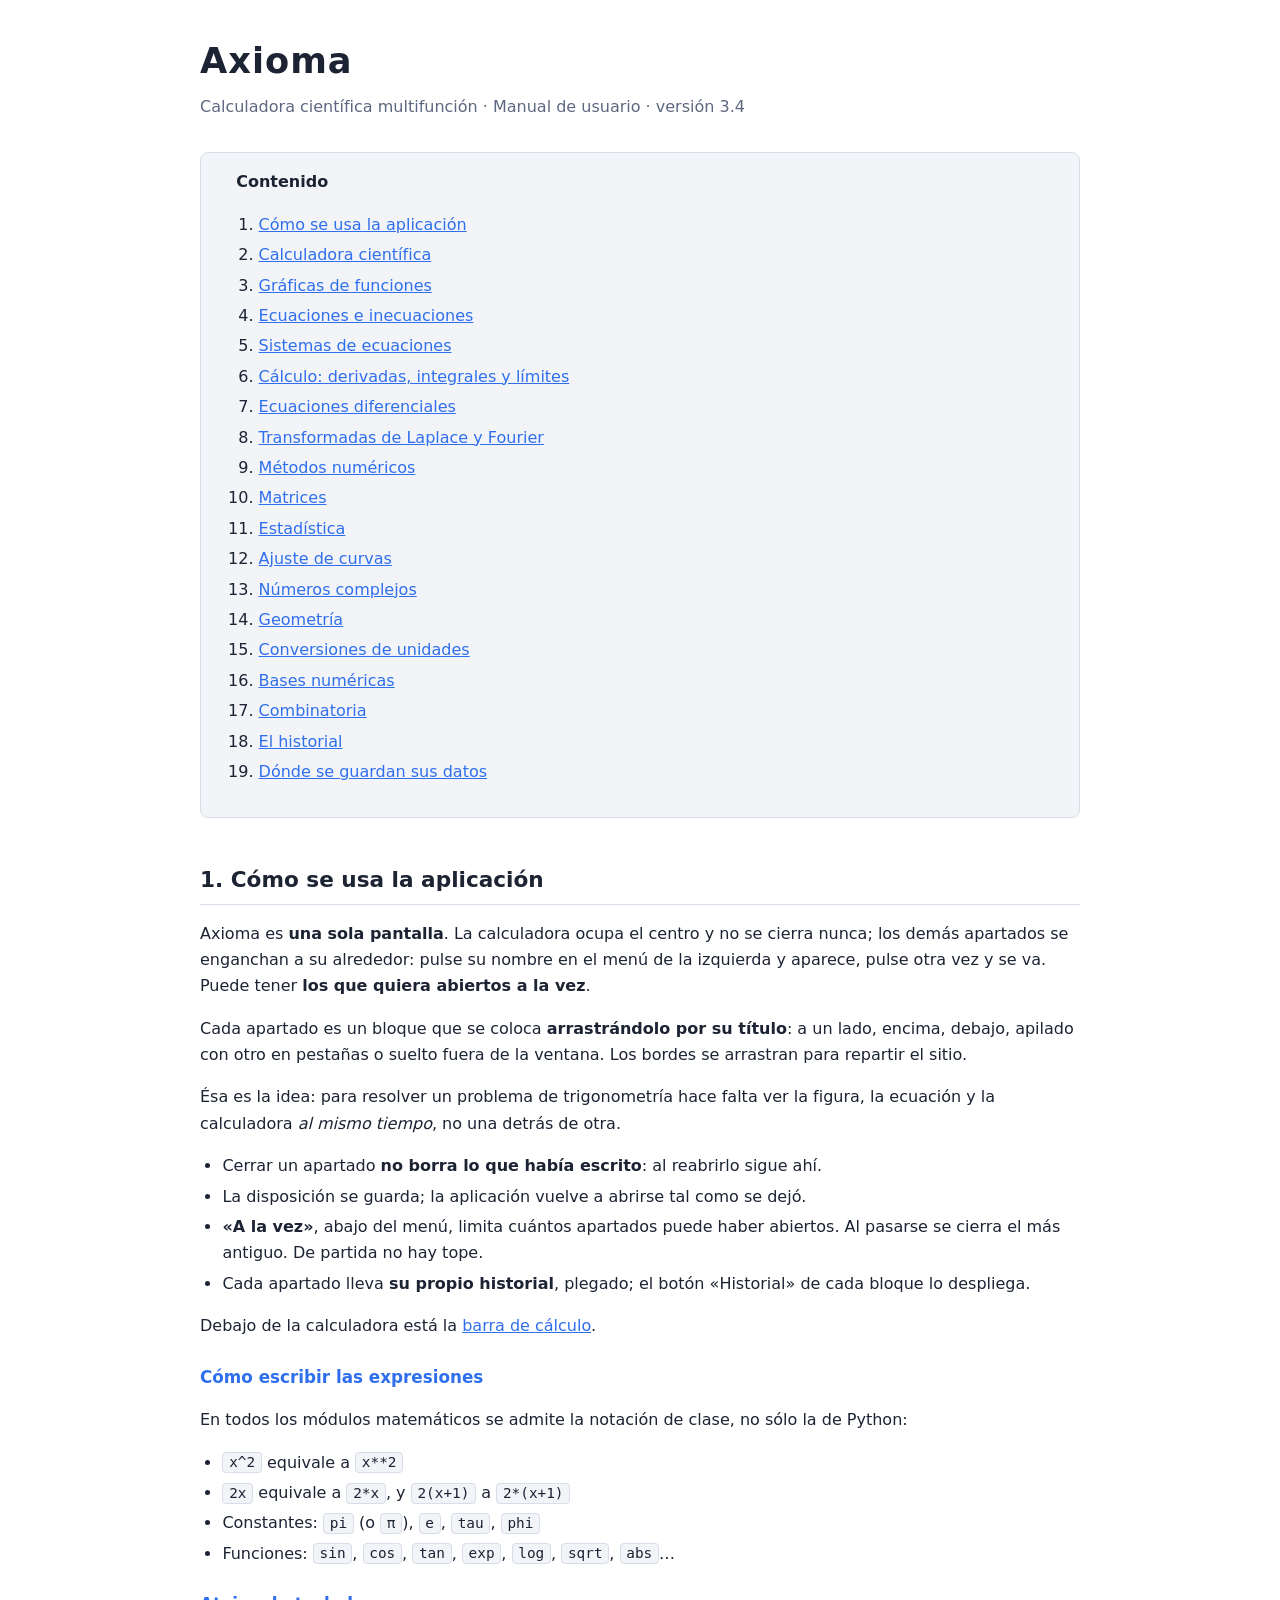
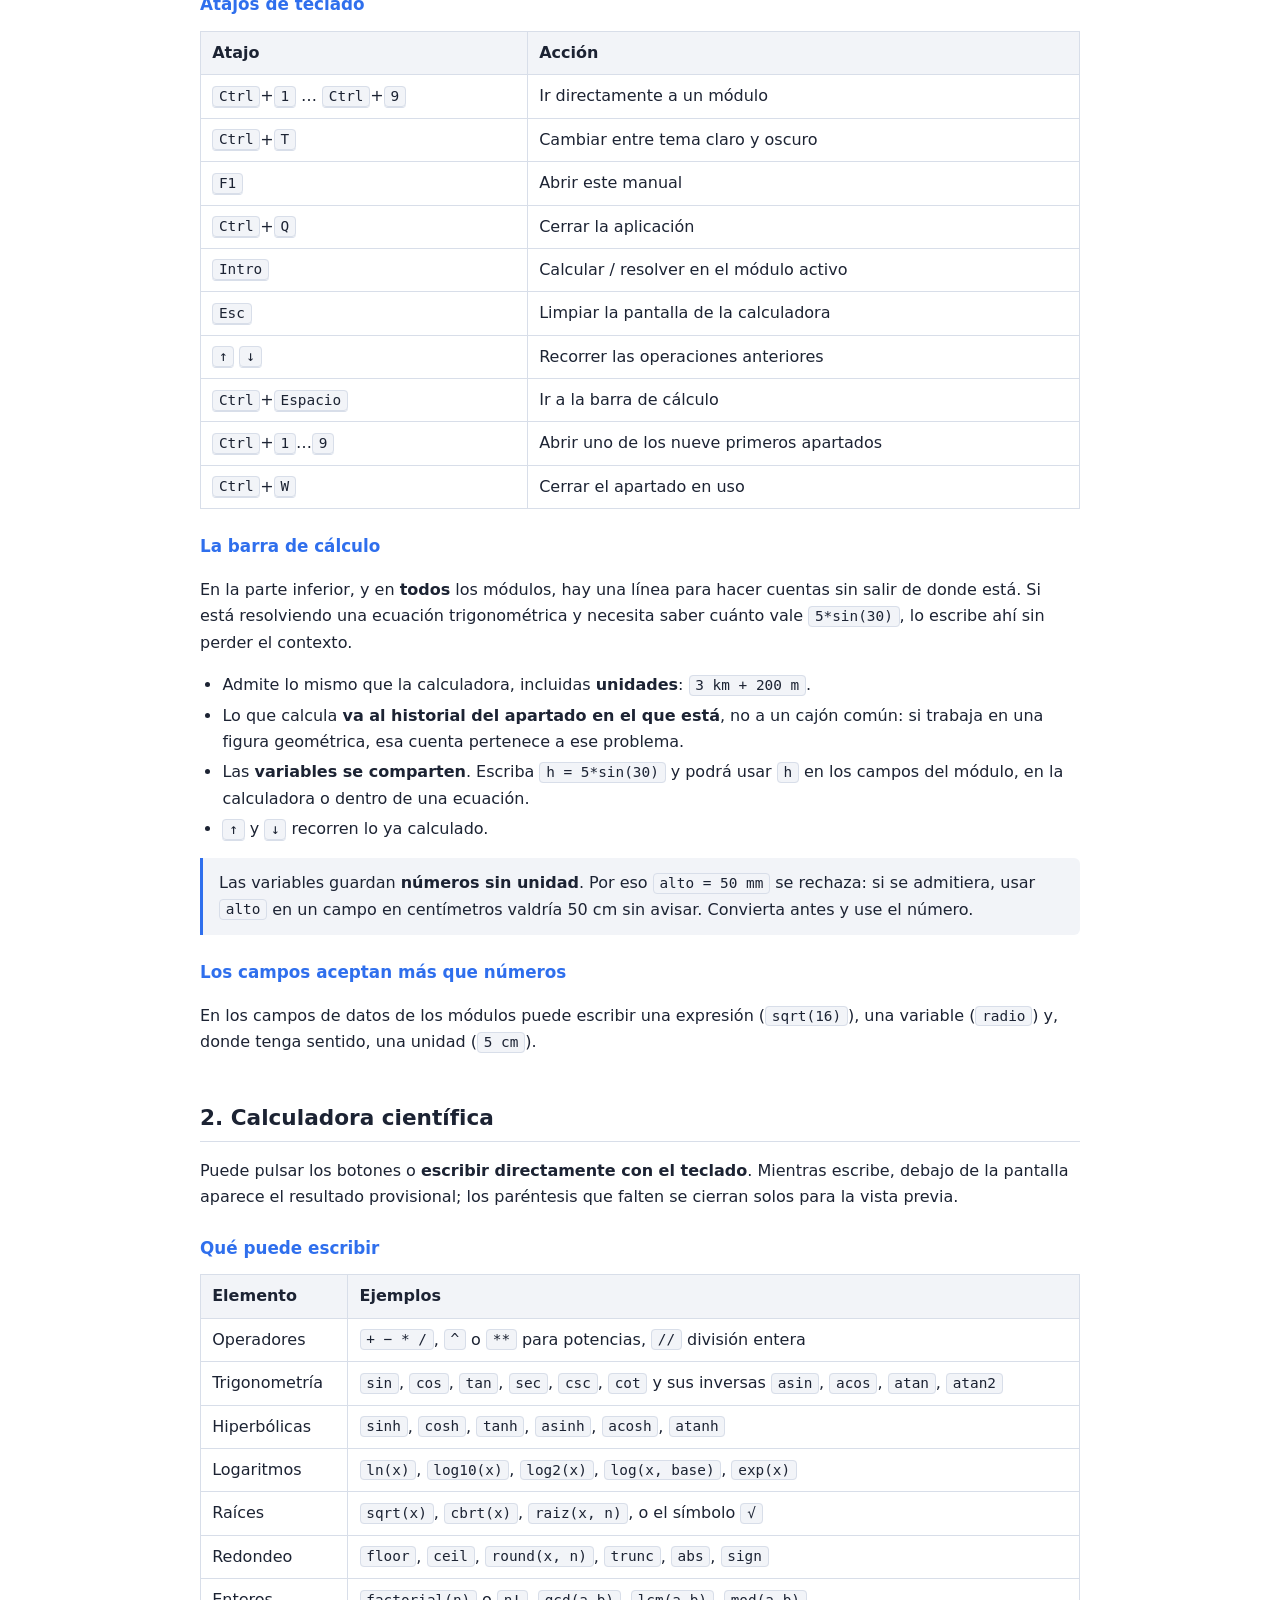
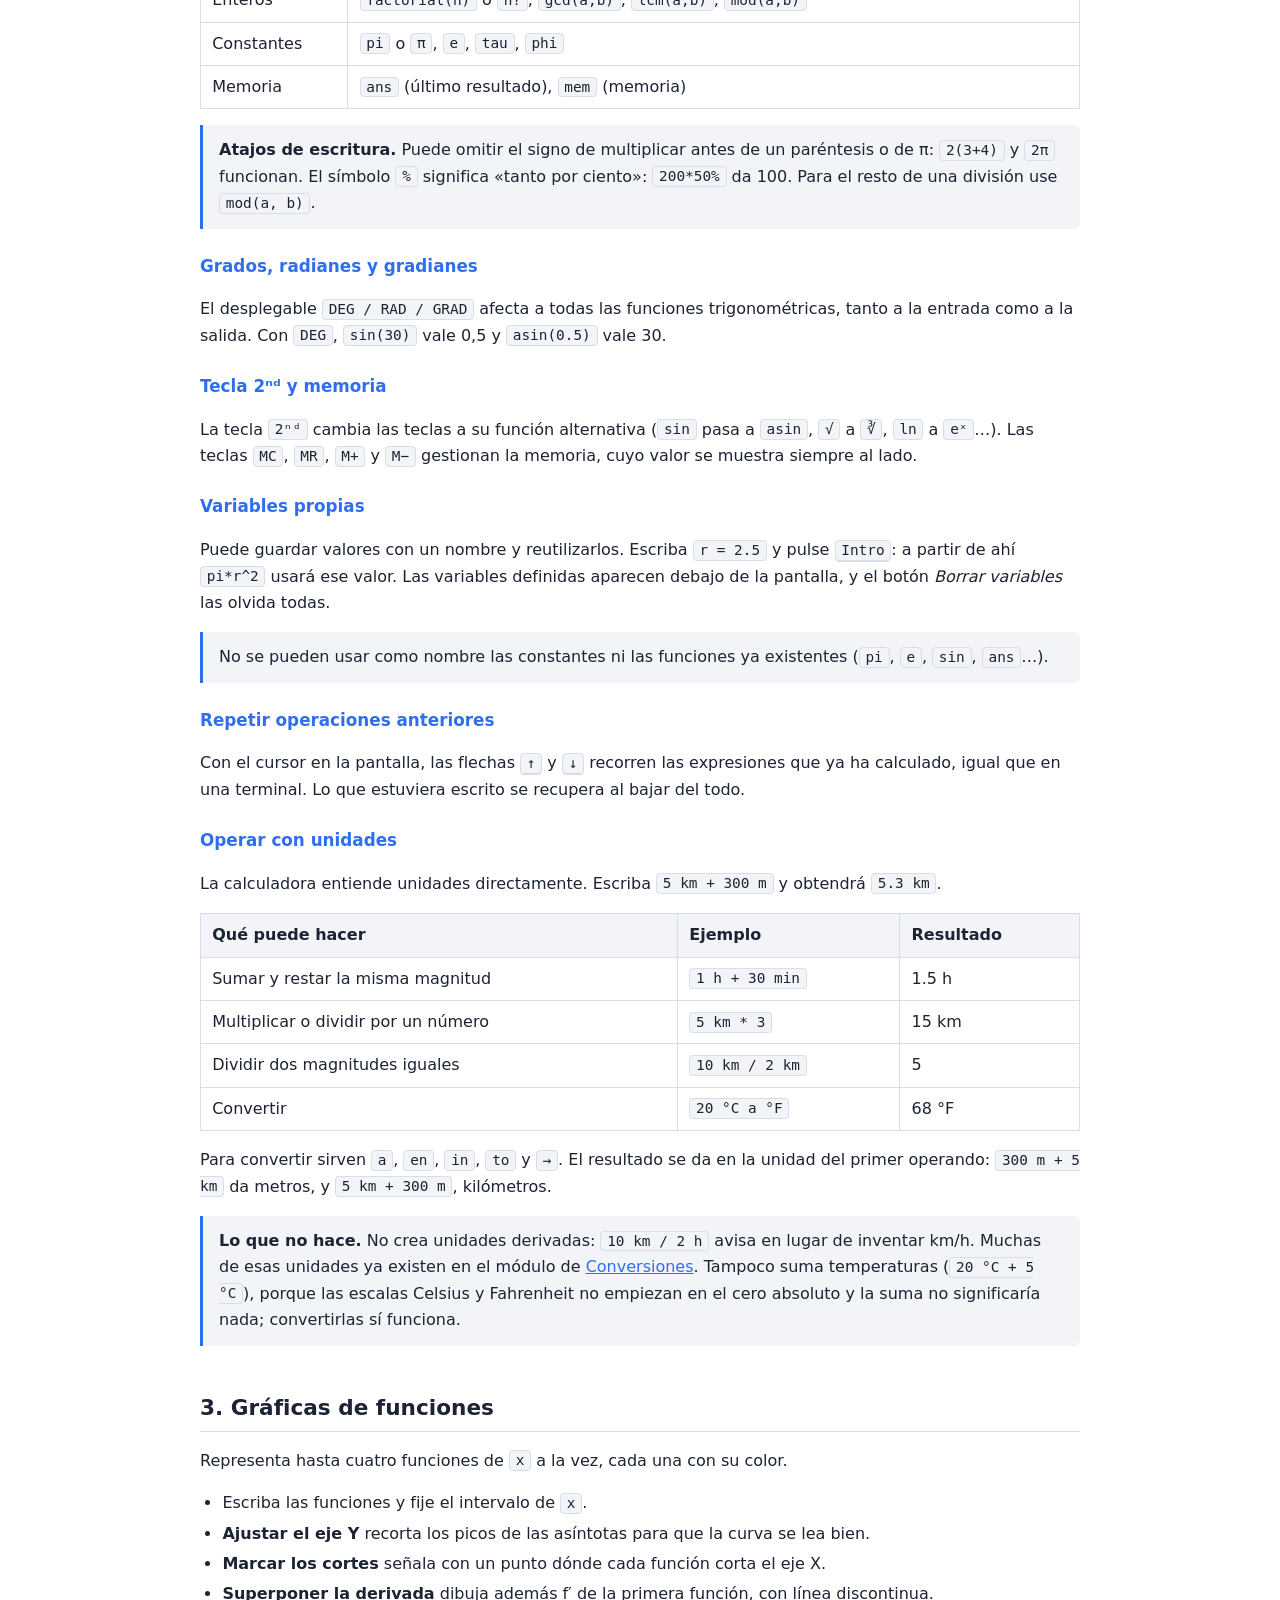
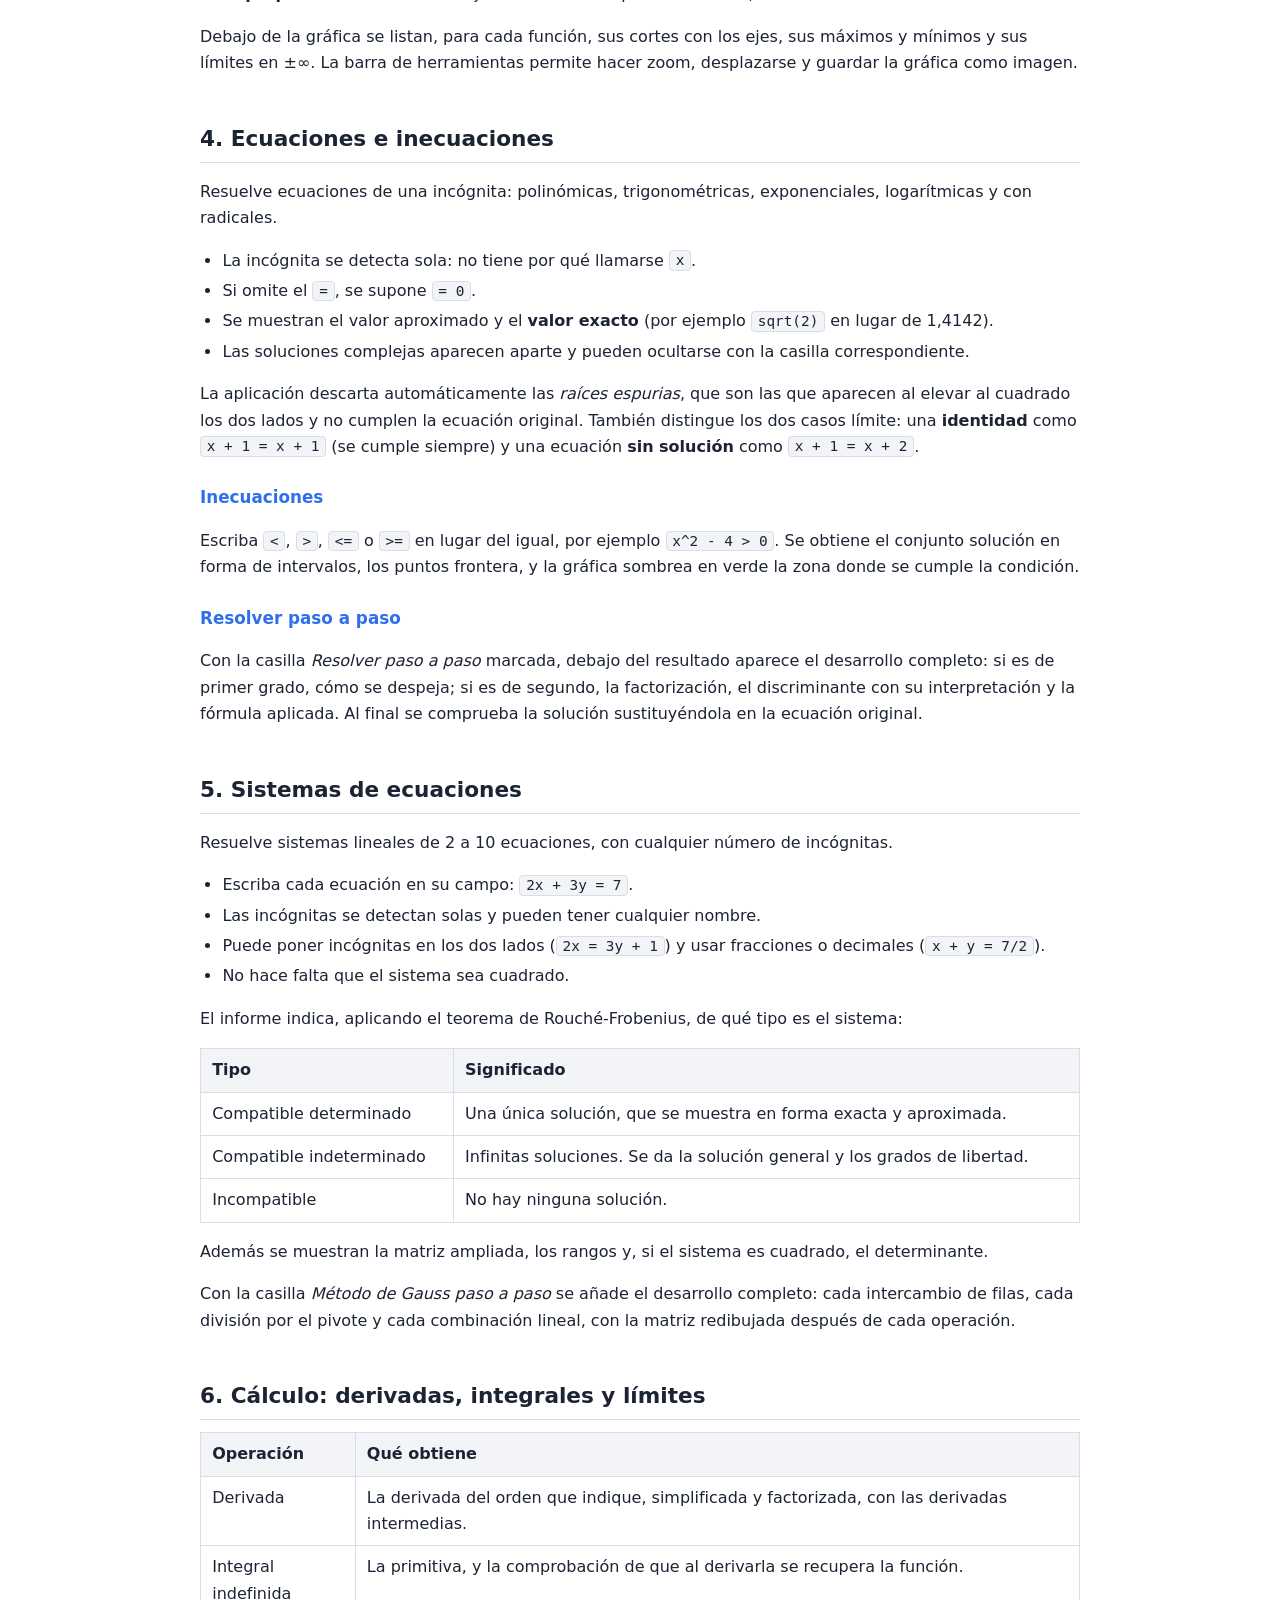
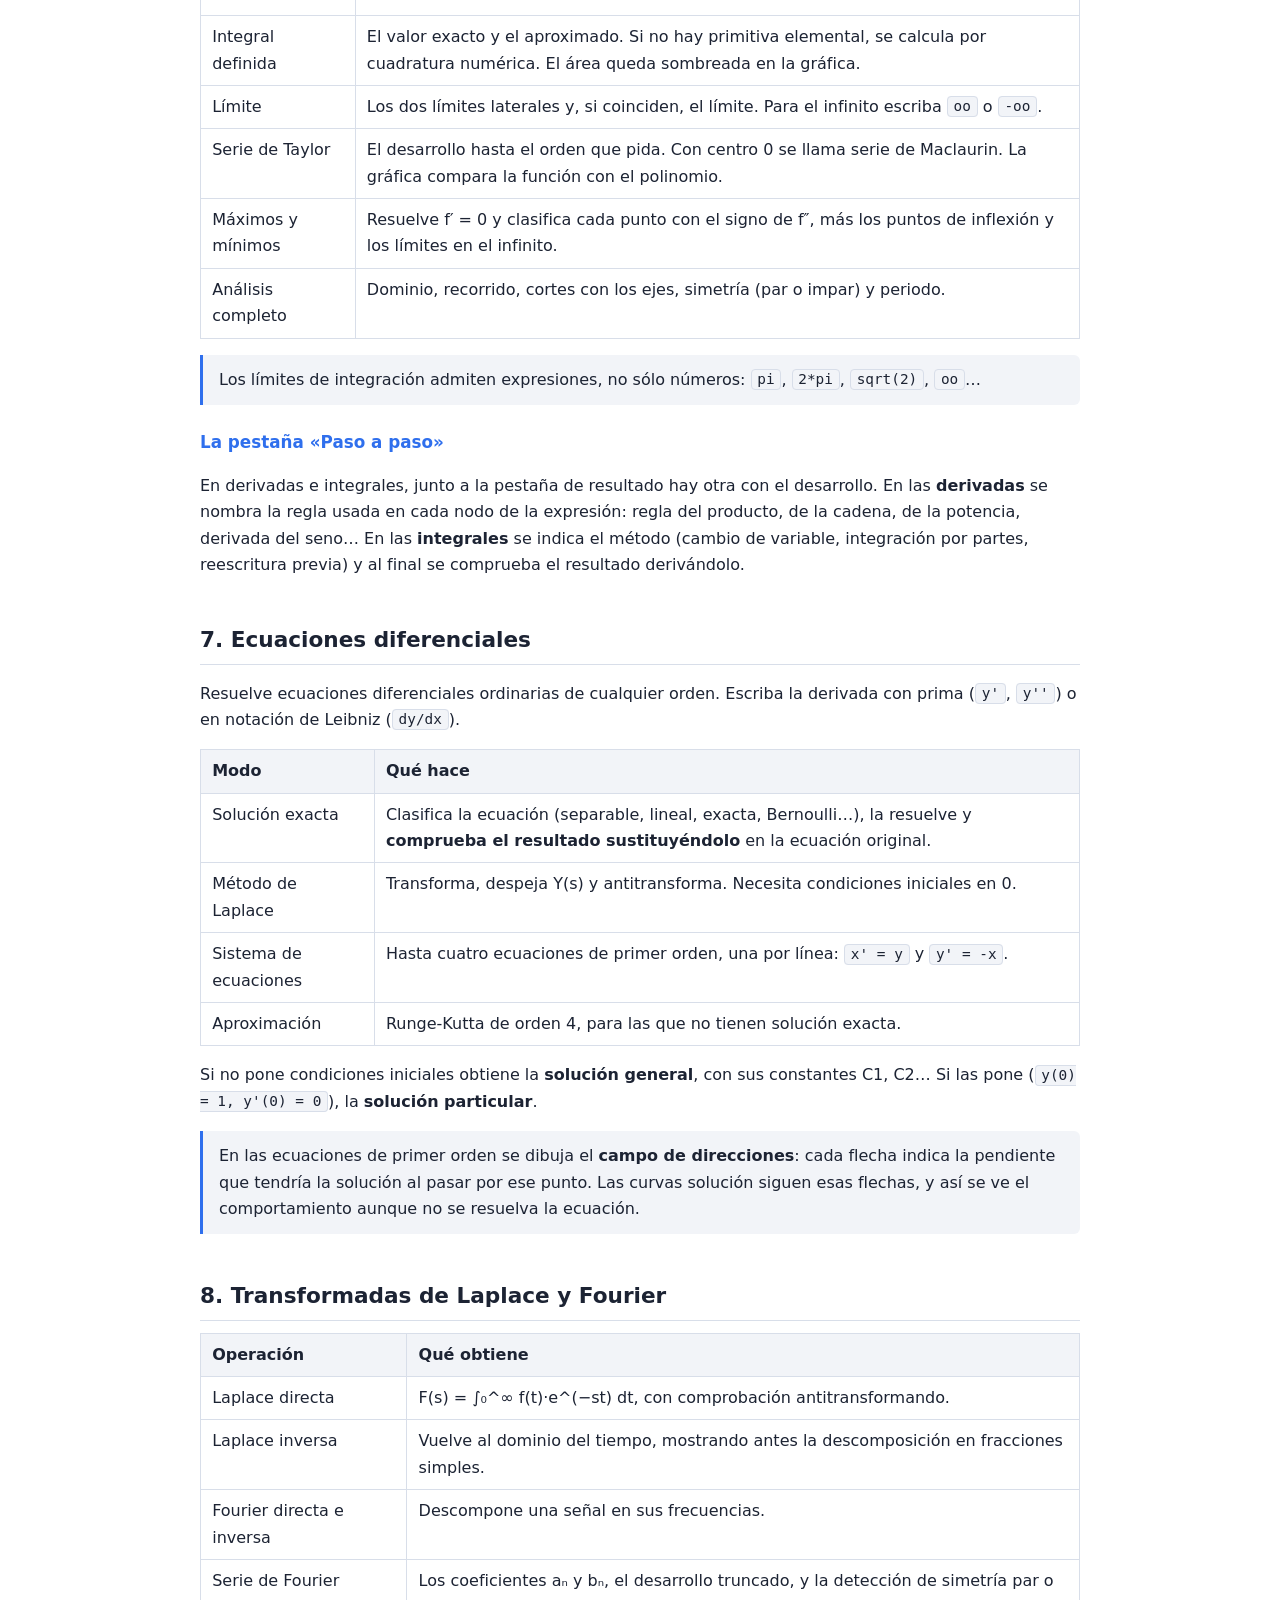
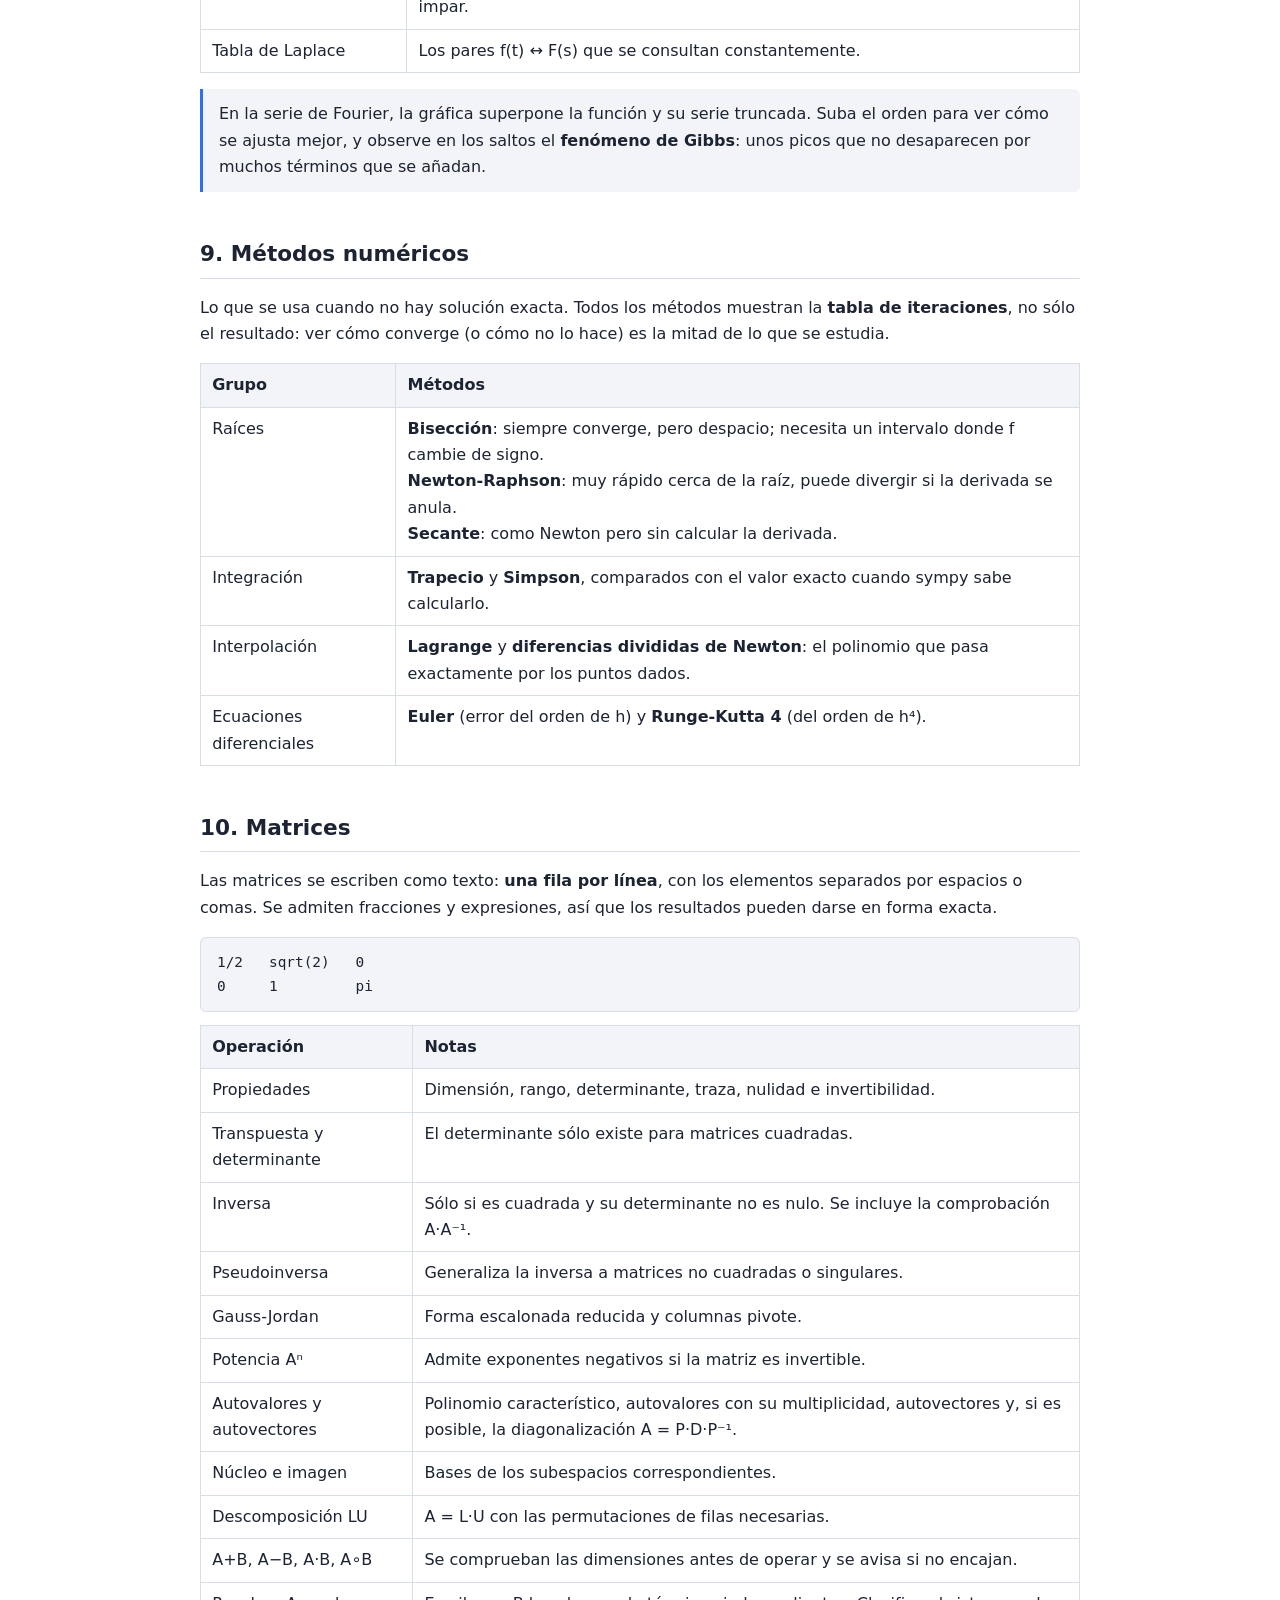
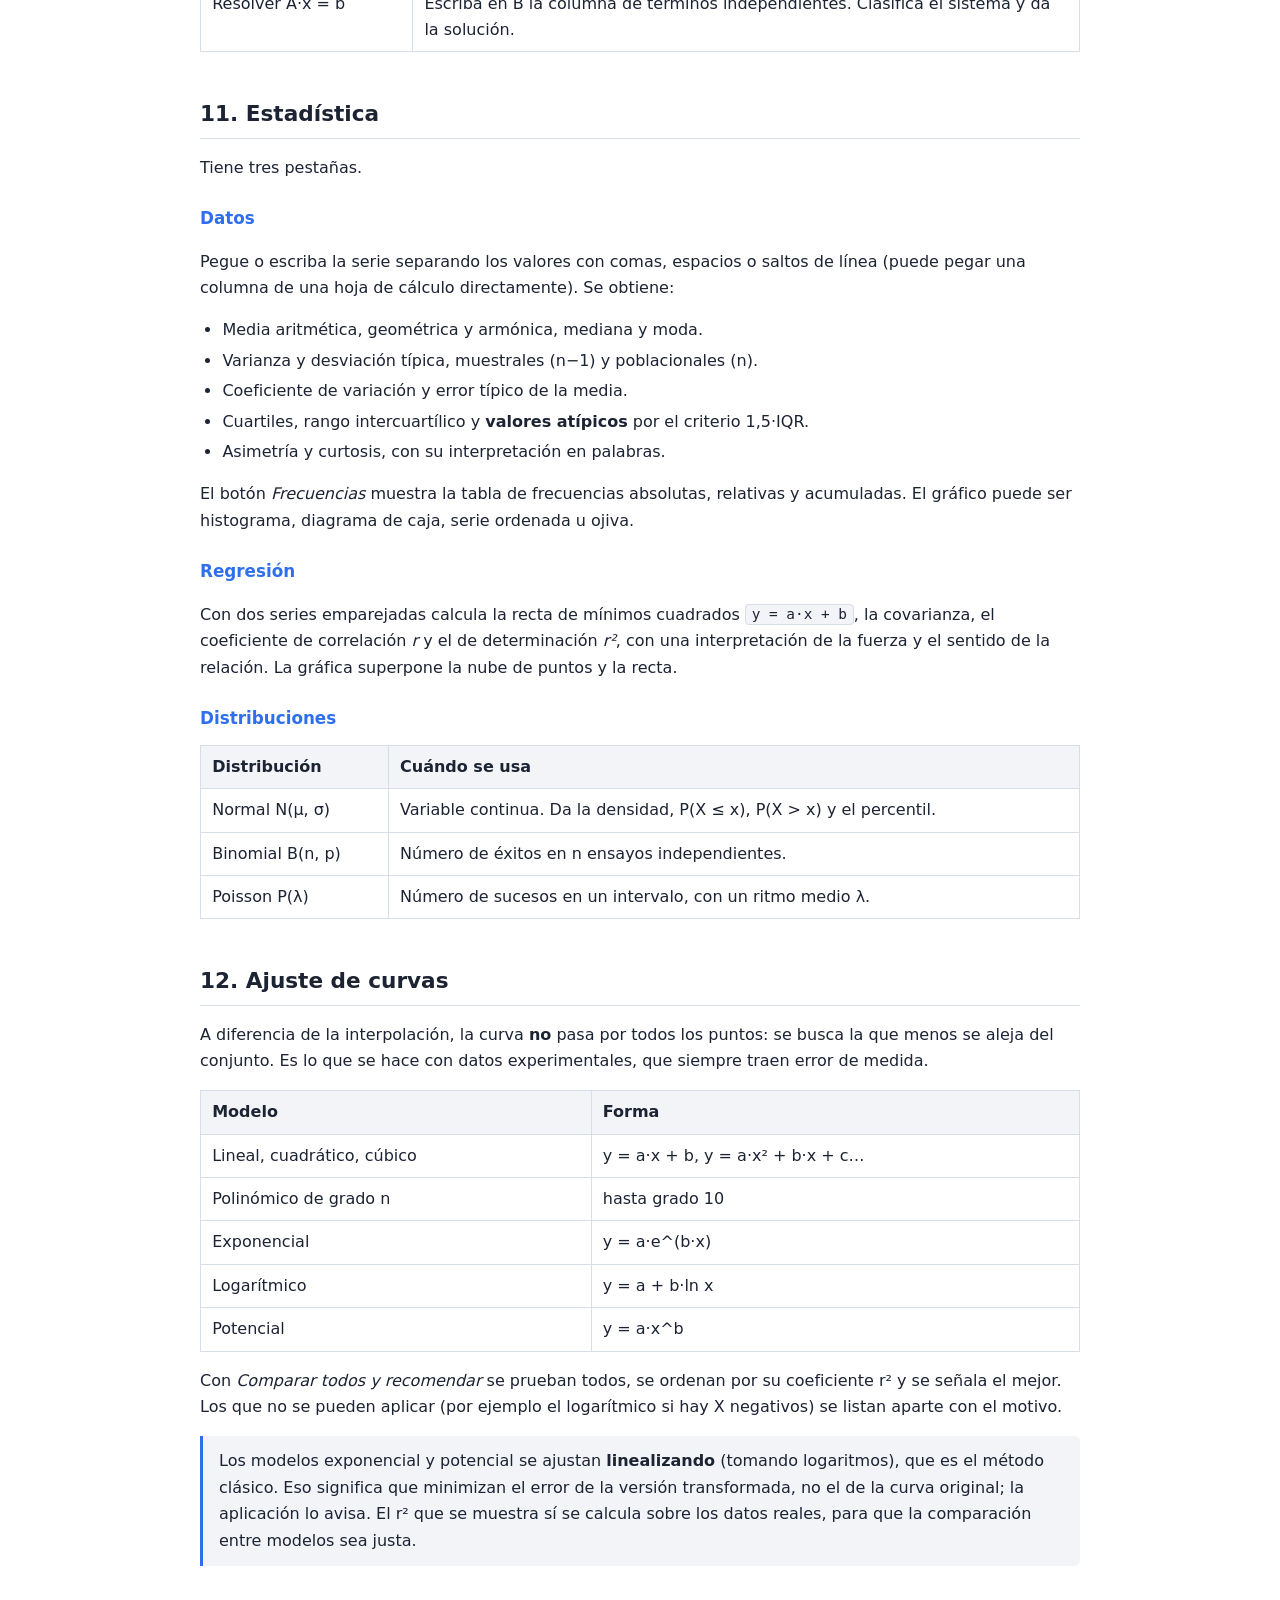
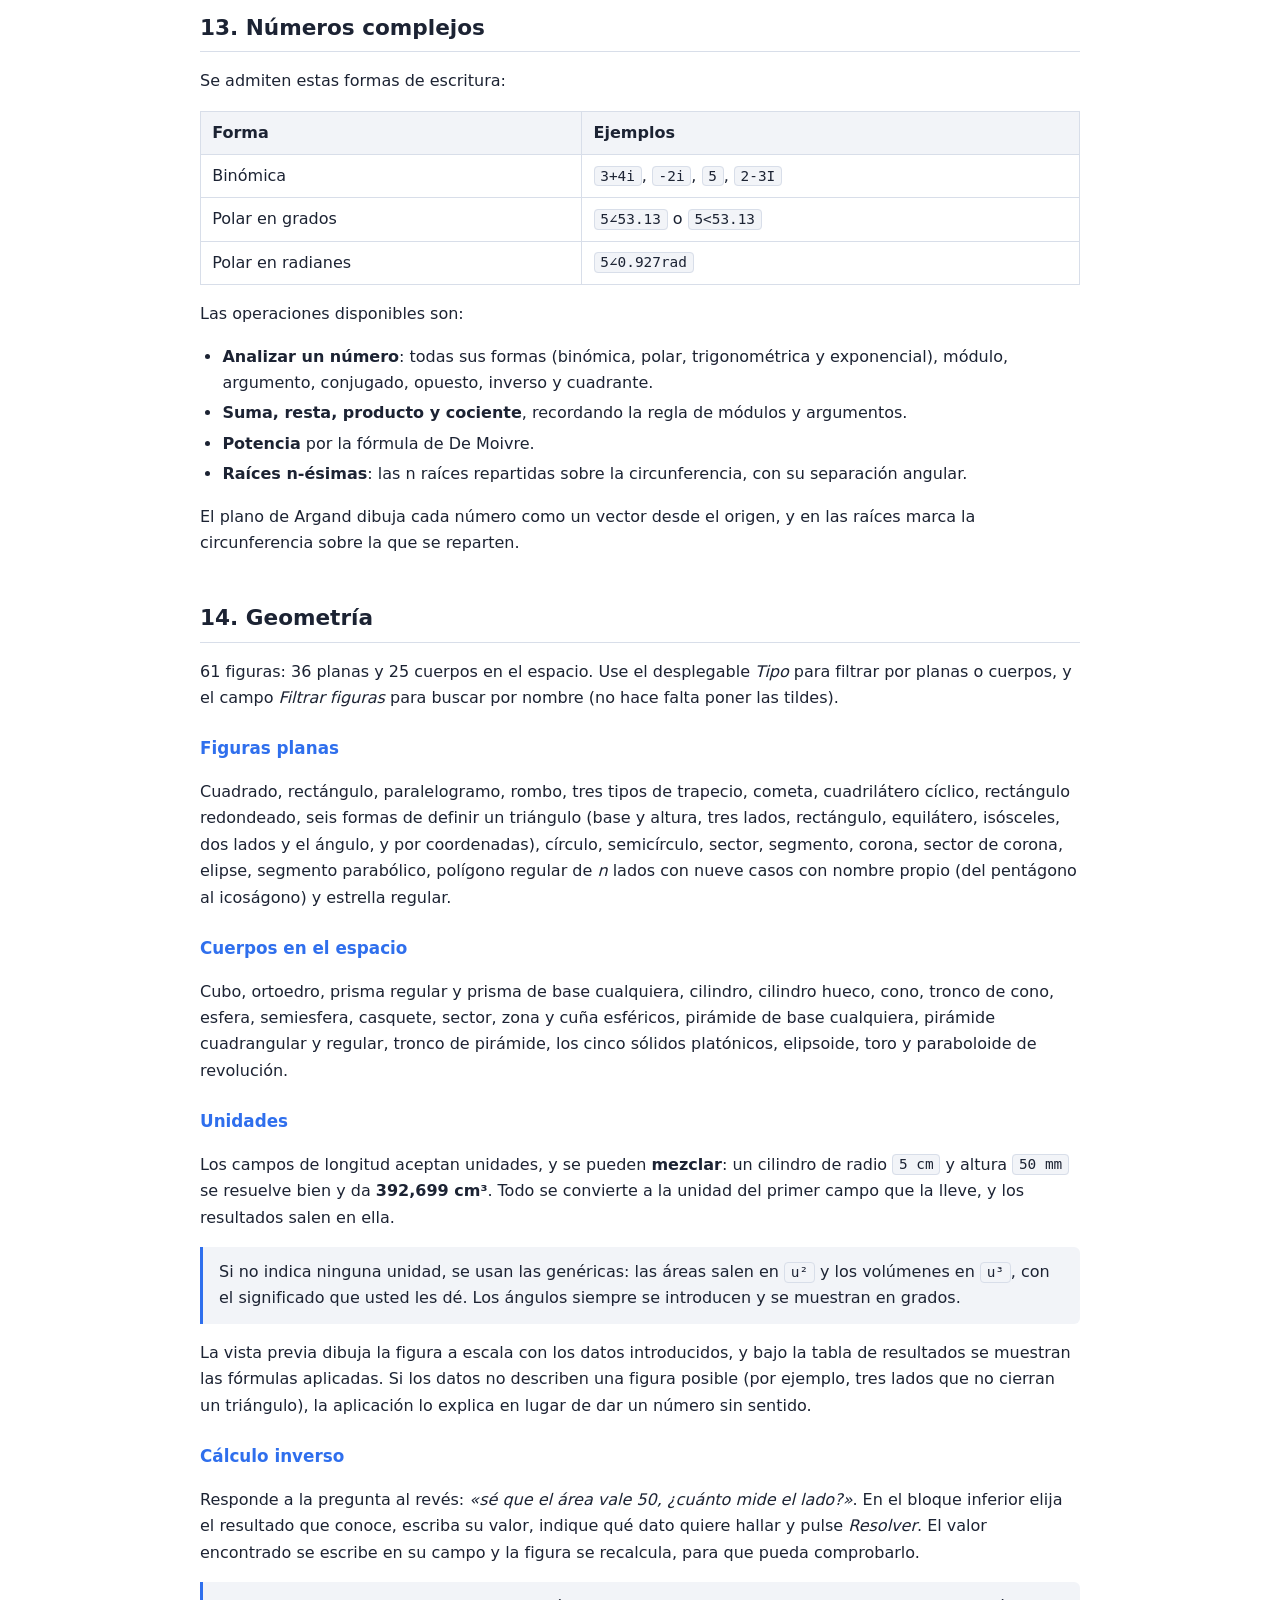
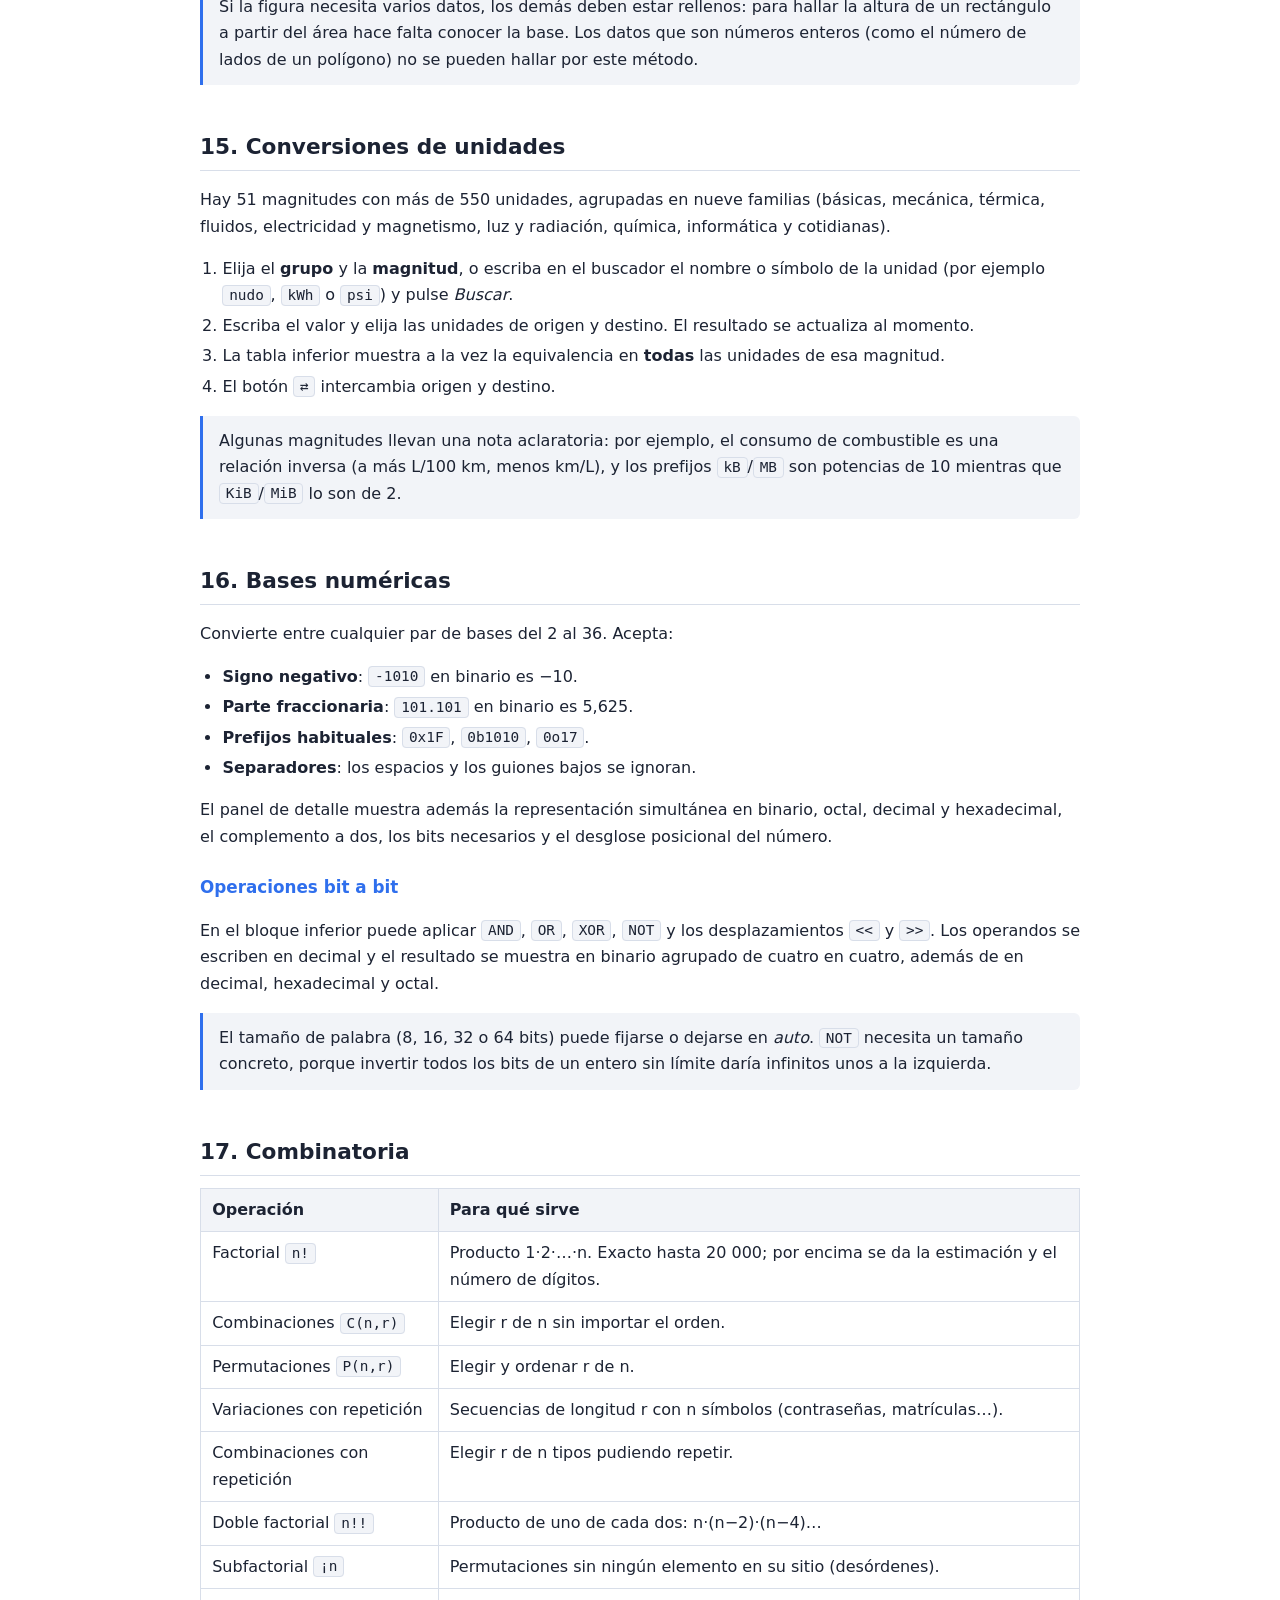
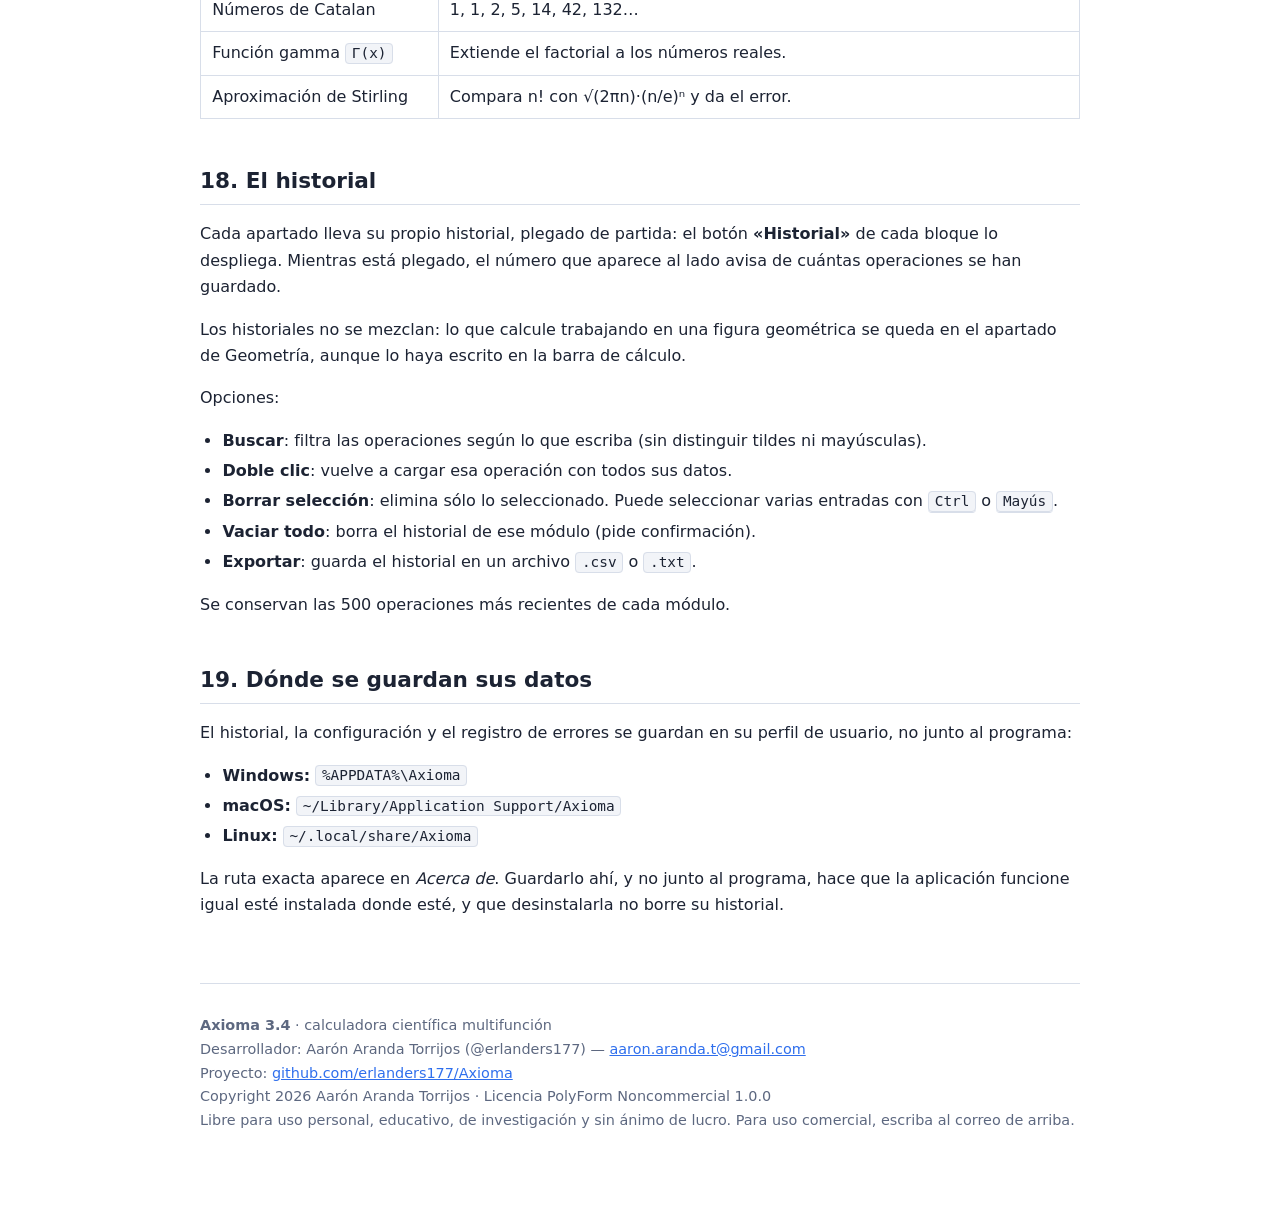
==== commit fc78a513: "Axioma 3.4.0: una sola pantalla, sin cambiar de página La calculadora ocupa el centro y no se cierra" ====
--- a/docs/manual_usuario.html
+++ b/docs/manual_usuario.html
@@ -63,7 +63,7 @@
 <main>
 
 <h1>Axioma</h1>
-<p class="lema">Calculadora científica multifunción · Manual de usuario · versión 3.3</p>
+<p class="lema">Calculadora científica multifunción · Manual de usuario · versión 3.4</p>
 
 <div class="indice">
   <strong>Contenido</strong>
@@ -93,10 +93,31 @@
 <!-- ==================================================================== -->
 <h2 id="general">1. Cómo se usa la aplicación</h2>
 <p>
-  Los dieciséis módulos viven en una sola ventana, agrupados por temas en el menú
-  lateral. El menú de la izquierda cambia de módulo; a la derecha hay un
-  historial, que va mostrando el del módulo en el que está, y abajo una
-  <a href="#barra">barra de cálculo</a> disponible en todos ellos.
+  Axioma es <strong>una sola pantalla</strong>. La calculadora ocupa el centro y
+  no se cierra nunca; los demás apartados se enganchan a su alrededor: pulse su
+  nombre en el menú de la izquierda y aparece, pulse otra vez y se va. Puede
+  tener <strong>los que quiera abiertos a la vez</strong>.
+</p>
+<p>
+  Cada apartado es un bloque que se coloca <strong>arrastrándolo por su
+  título</strong>: a un lado, encima, debajo, apilado con otro en pestañas o
+  suelto fuera de la ventana. Los bordes se arrastran para repartir el sitio.
+</p>
+<p>
+  Ésa es la idea: para resolver un problema de trigonometría hace falta ver la
+  figura, la ecuación y la calculadora <em>al mismo tiempo</em>, no una detrás de
+  otra.
+</p>
+<ul>
+  <li>Cerrar un apartado <b>no borra lo que había escrito</b>: al reabrirlo sigue ahí.</li>
+  <li>La disposición se guarda; la aplicación vuelve a abrirse tal como se dejó.</li>
+  <li><b>«A la vez»</b>, abajo del menú, limita cuántos apartados puede haber
+      abiertos. Al pasarse se cierra el más antiguo. De partida no hay tope.</li>
+  <li>Cada apartado lleva <b>su propio historial</b>, plegado; el botón
+      «Historial» de cada bloque lo despliega.</li>
+</ul>
+<p>
+  Debajo de la calculadora está la <a href="#barra">barra de cálculo</a>.
 </p>
 
 <h3>Cómo escribir las expresiones</h3>
@@ -122,6 +143,8 @@
   <tr><td><kbd>Esc</kbd></td><td>Limpiar la pantalla de la calculadora</td></tr>
   <tr><td><kbd>↑</kbd> <kbd>↓</kbd></td><td>Recorrer las operaciones anteriores</td></tr>
   <tr><td><kbd>Ctrl</kbd>+<kbd>Espacio</kbd></td><td>Ir a la barra de cálculo</td></tr>
+  <tr><td><kbd>Ctrl</kbd>+<kbd>1</kbd>…<kbd>9</kbd></td><td>Abrir uno de los nueve primeros apartados</td></tr>
+  <tr><td><kbd>Ctrl</kbd>+<kbd>W</kbd></td><td>Cerrar el apartado en uso</td></tr>
 </table>
 
 <h3 id="barra">La barra de cálculo</h3>
@@ -133,7 +156,7 @@
 </p>
 <ul>
   <li>Admite lo mismo que la calculadora, incluidas <b>unidades</b>: <code>3 km + 200 m</code>.</li>
-  <li>Lo que calcula <b>va al historial del módulo en el que está</b>, no a un cajón común: si trabaja en una figura geométrica, esa cuenta pertenece a ese problema.</li>
+  <li>Lo que calcula <b>va al historial del apartado en el que está</b>, no a un cajón común: si trabaja en una figura geométrica, esa cuenta pertenece a ese problema.</li>
   <li>Las <b>variables se comparten</b>. Escriba <code>h = 5*sin(30)</code> y podrá usar <code>h</code> en los campos del módulo, en la calculadora o dentro de una ecuación.</li>
   <li><kbd>↑</kbd> y <kbd>↓</kbd> recorren lo ya calculado.</li>
 </ul>
@@ -649,10 +672,14 @@
 <!-- ==================================================================== -->
 <h2 id="historial">18. El historial</h2>
 <p>
-  El panel de la derecha muestra el historial del módulo en el que está, y cambia
-  al cambiar de módulo. Cada módulo conserva el suyo por separado: lo que calcule
-  trabajando en una figura geométrica no se mezcla con las cuentas de la
-  calculadora, aunque lo haya escrito en la barra de abajo.
+  Cada apartado lleva su propio historial, plegado de partida: el botón
+  <b>«Historial»</b> de cada bloque lo despliega. Mientras está plegado, el
+  número que aparece al lado avisa de cuántas operaciones se han guardado.
+</p>
+<p>
+  Los historiales no se mezclan: lo que calcule trabajando en una figura
+  geométrica se queda en el apartado de Geometría, aunque lo haya escrito en la
+  barra de cálculo.
 </p>
 <p>Opciones:</p>
 <ul>
@@ -683,7 +710,7 @@
 
 <footer>
   <p>
-    <strong>Axioma 3.3</strong> · calculadora científica multifunción<br>
+    <strong>Axioma 3.4</strong> · calculadora científica multifunción<br>
     Desarrollador: Aarón Aranda Torrijos (@erlanders177) —
     <a href="mailto:aaron.aranda.t@gmail.com">aaron.aranda.t@gmail.com</a><br>
     Proyecto: <a href="https://github.com/erlanders177/Axioma">github.com/erlanders177/Axioma</a><br>
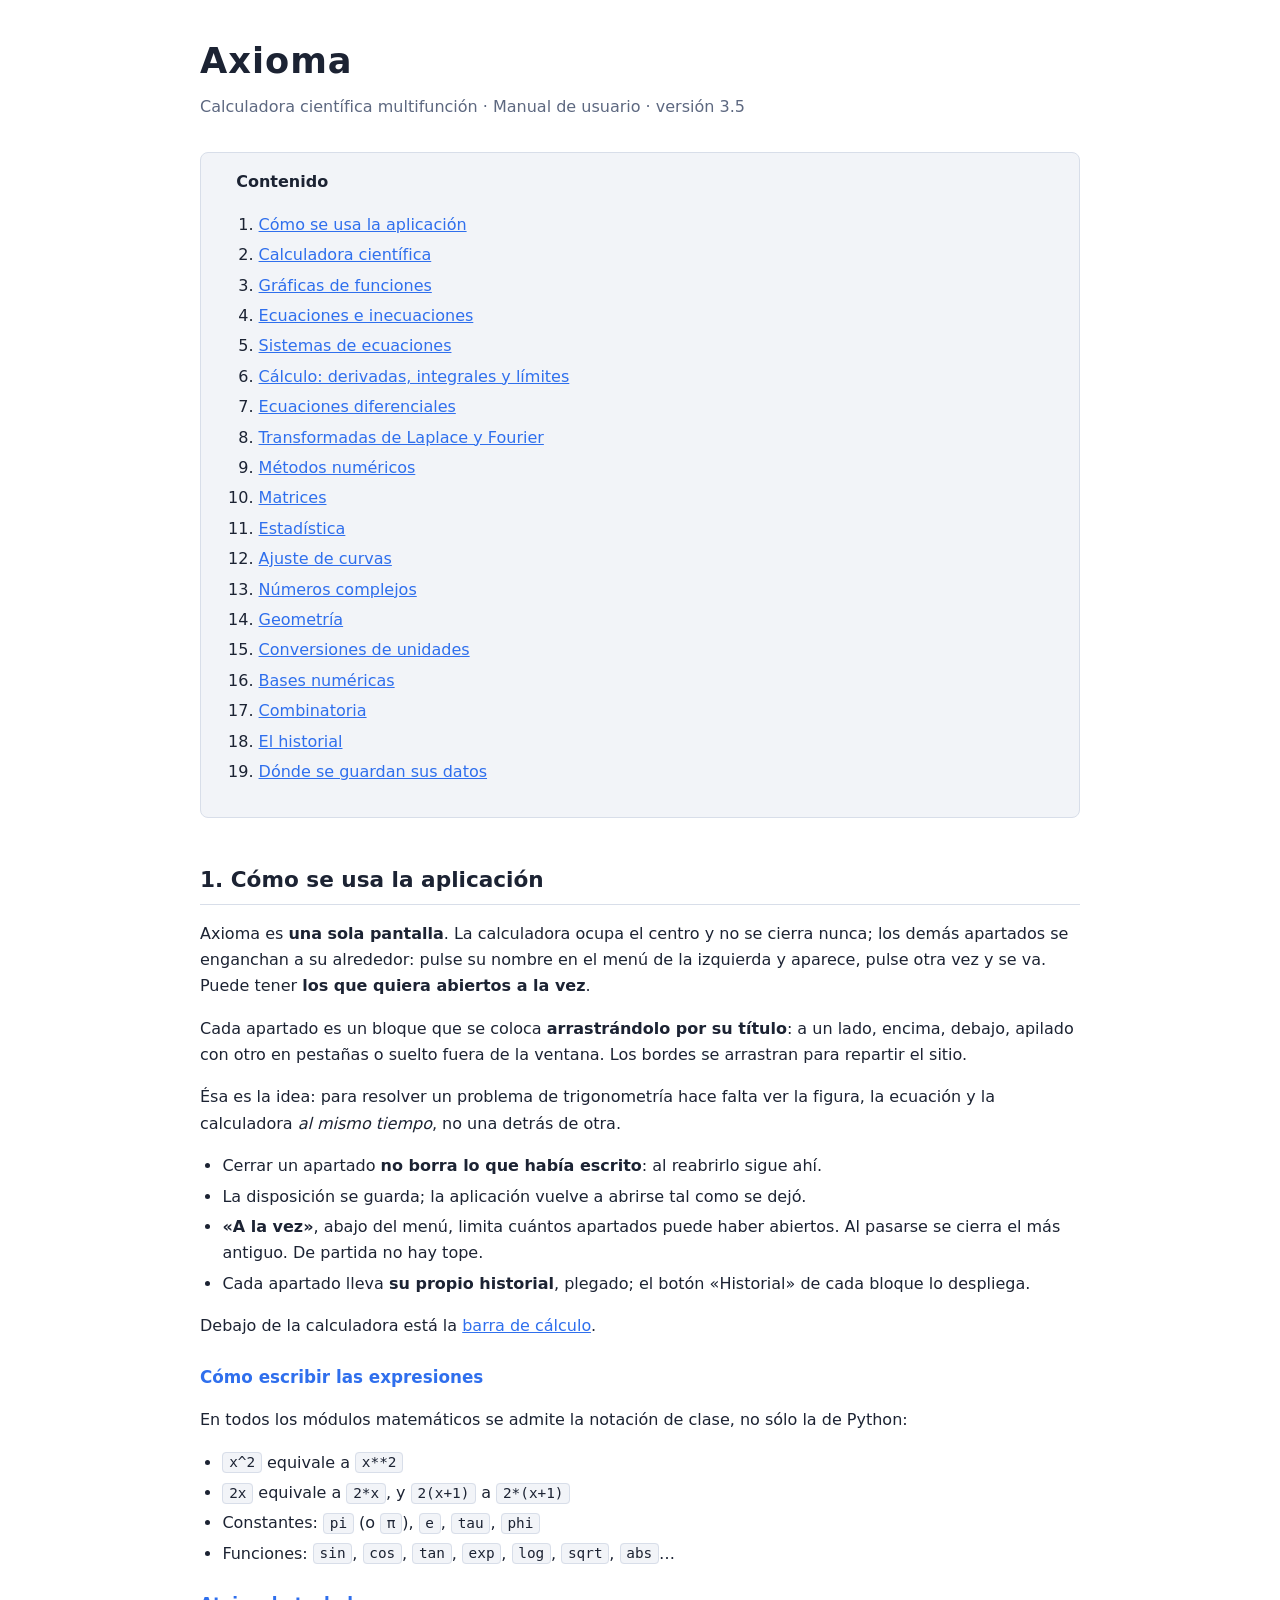
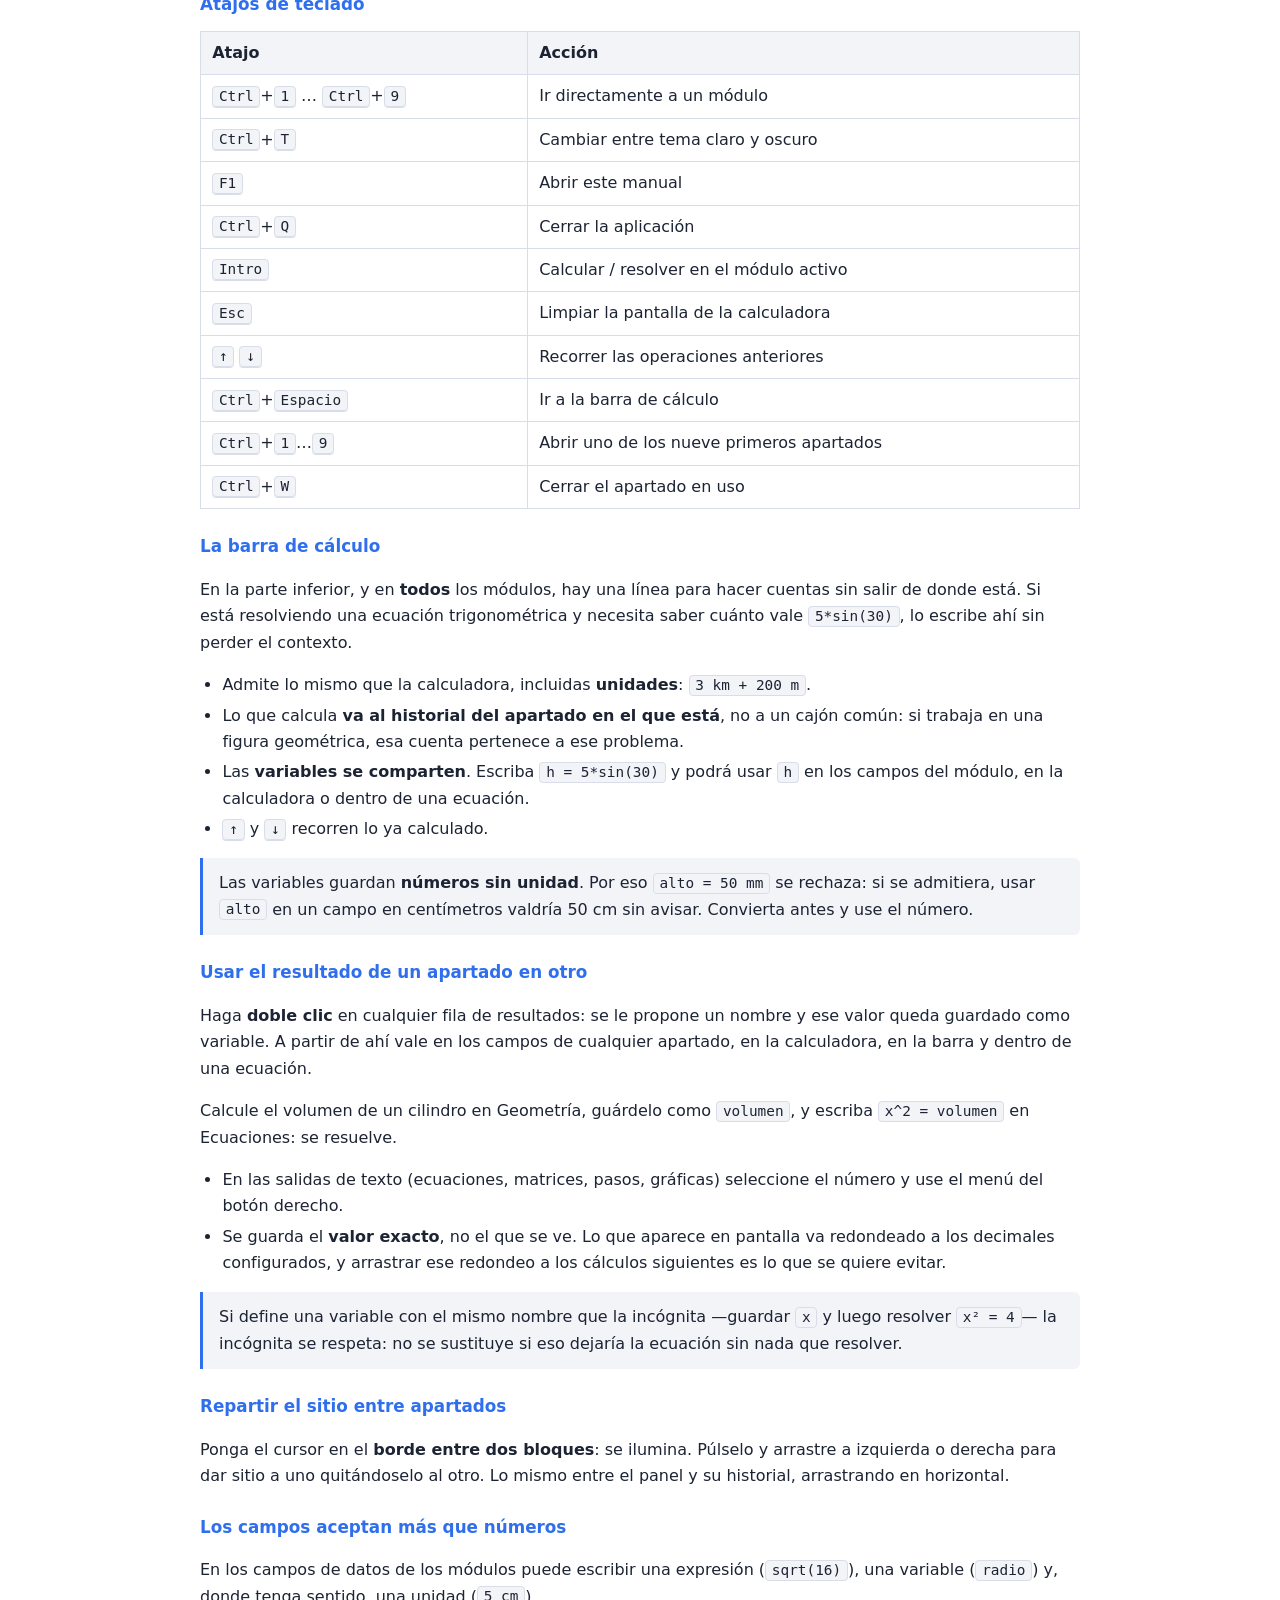
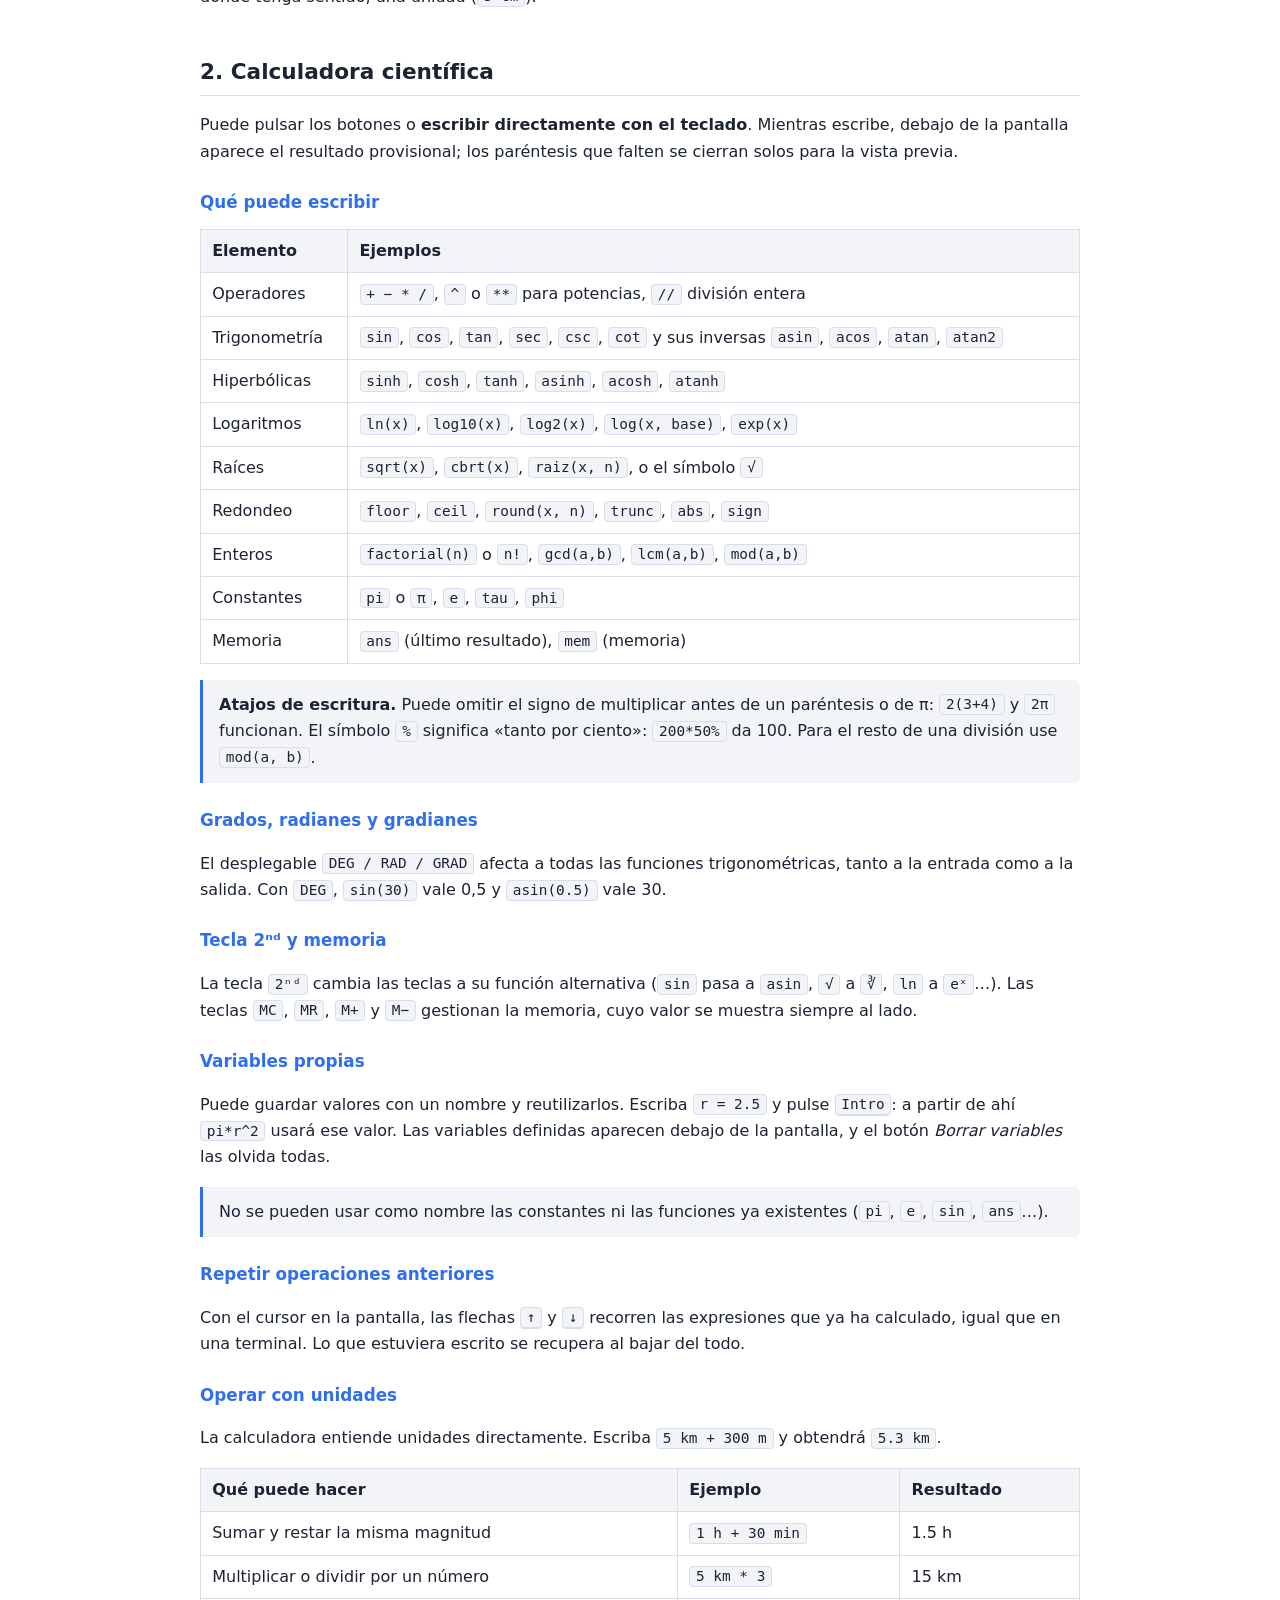
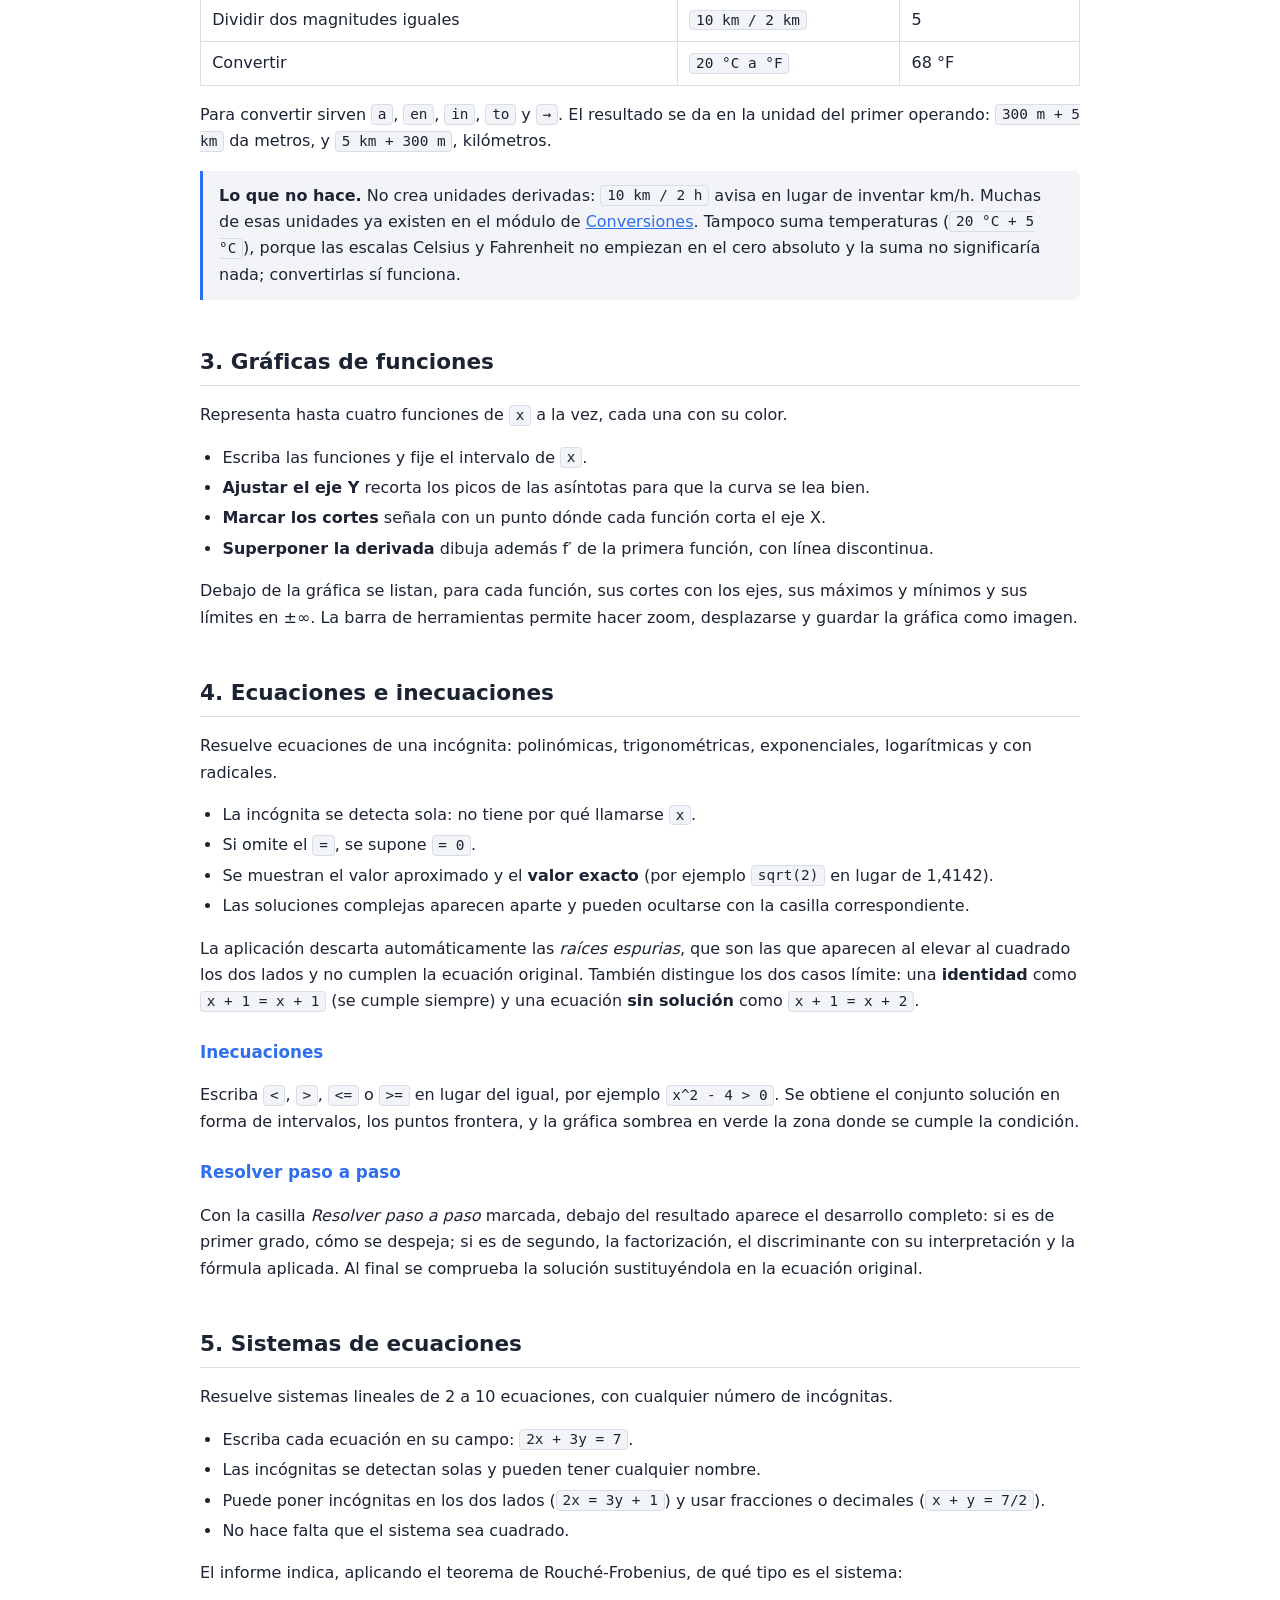
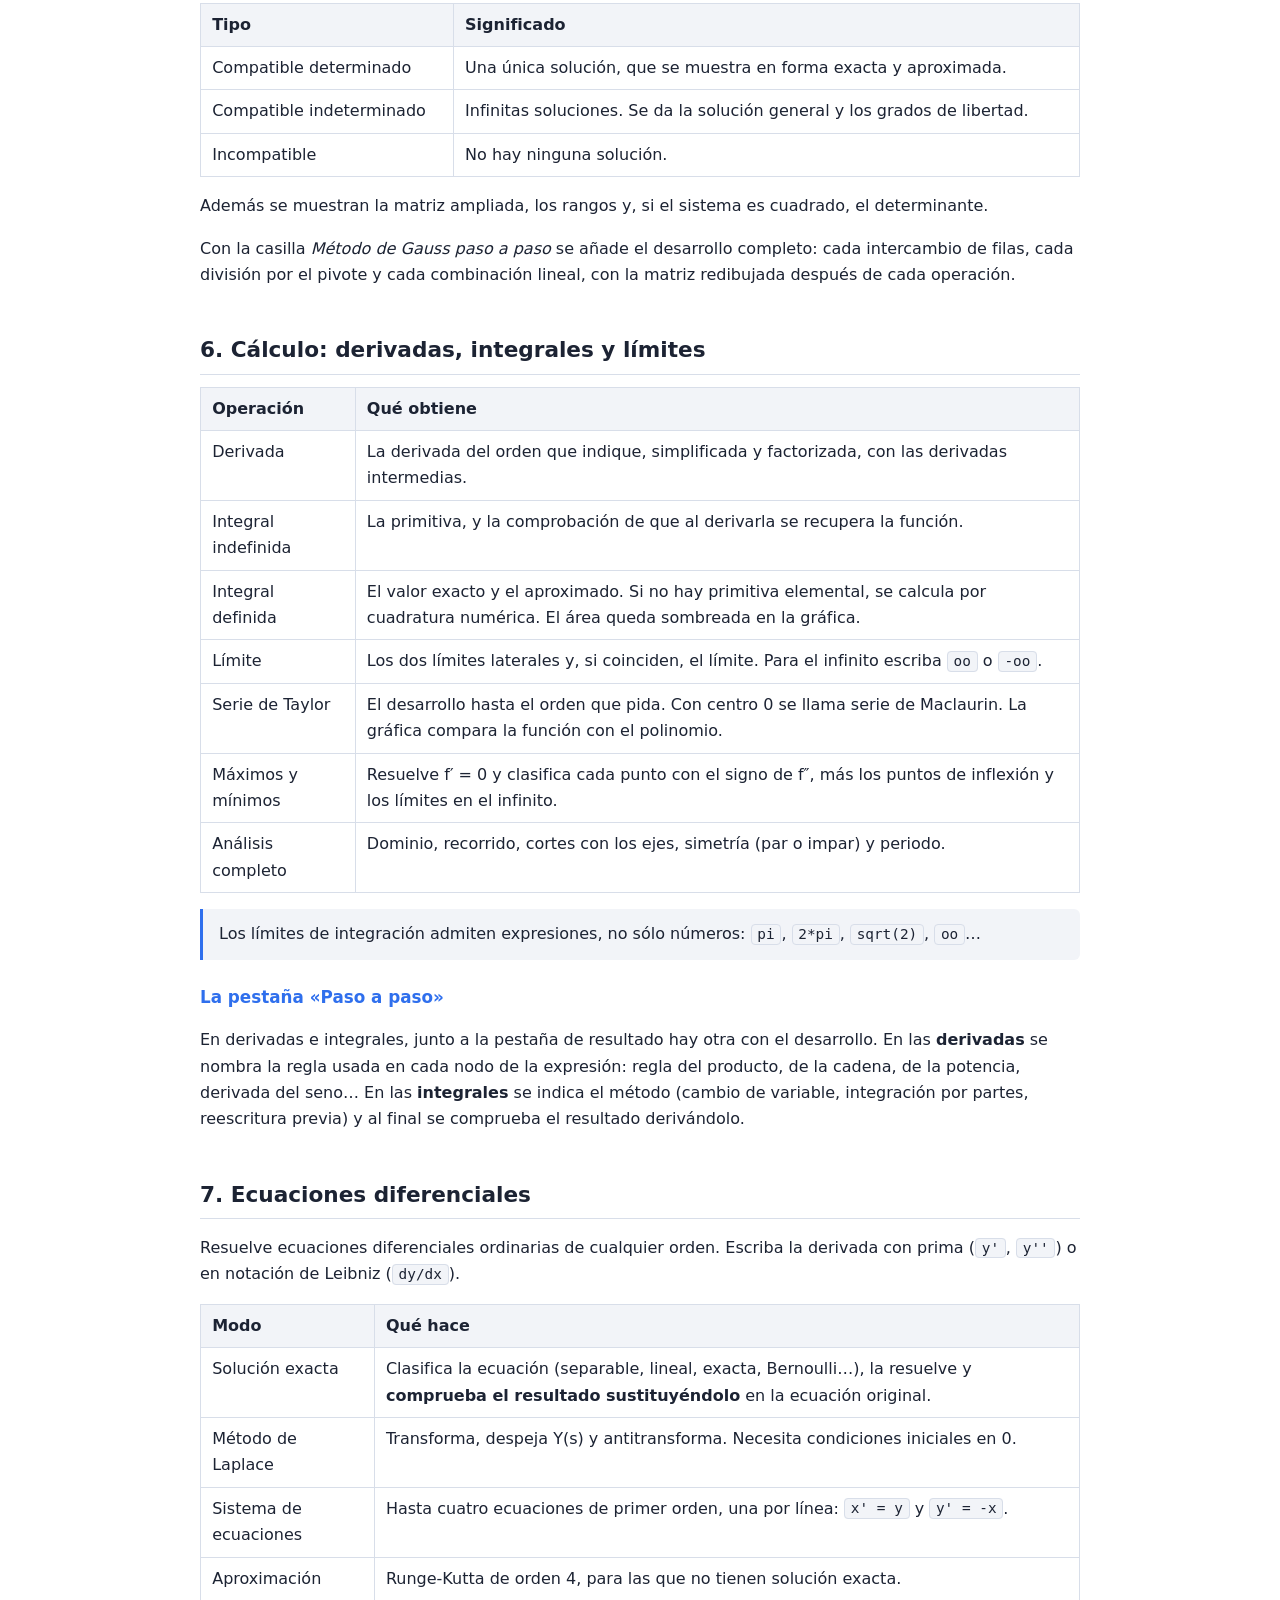
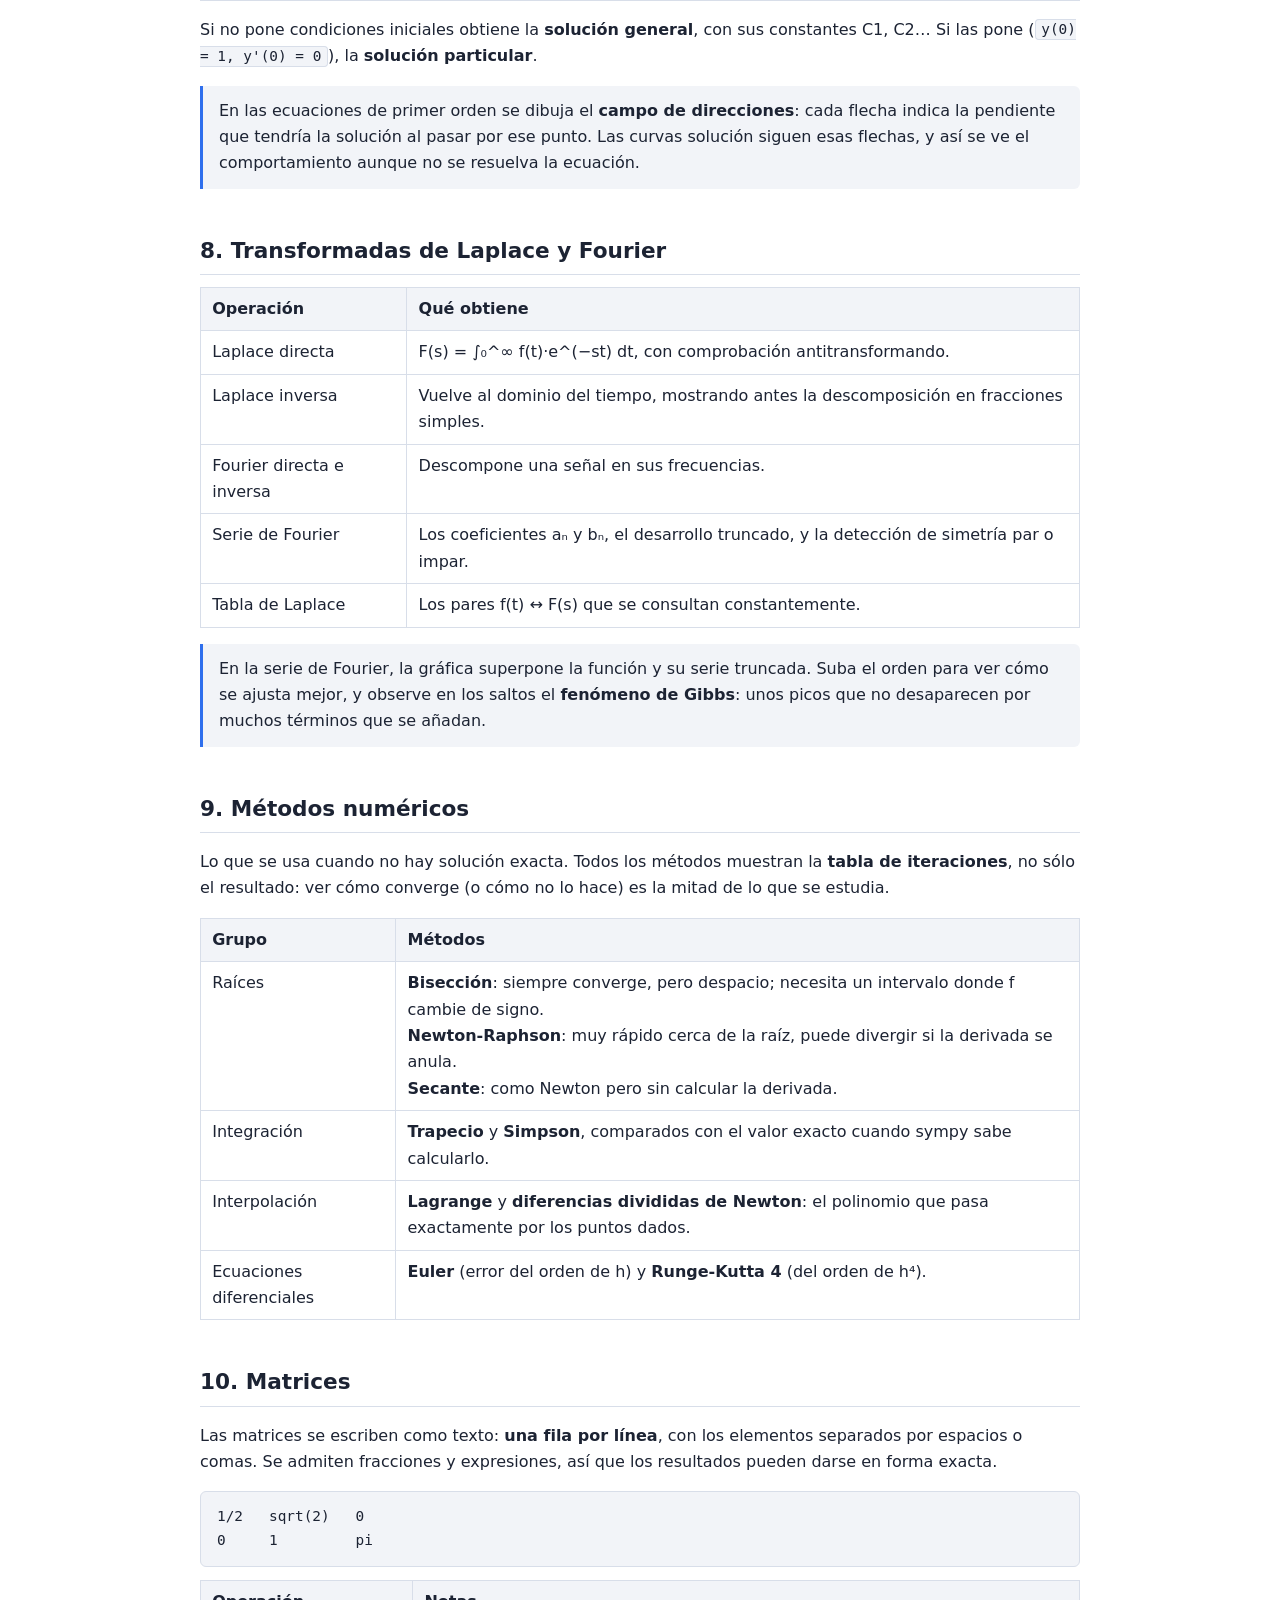
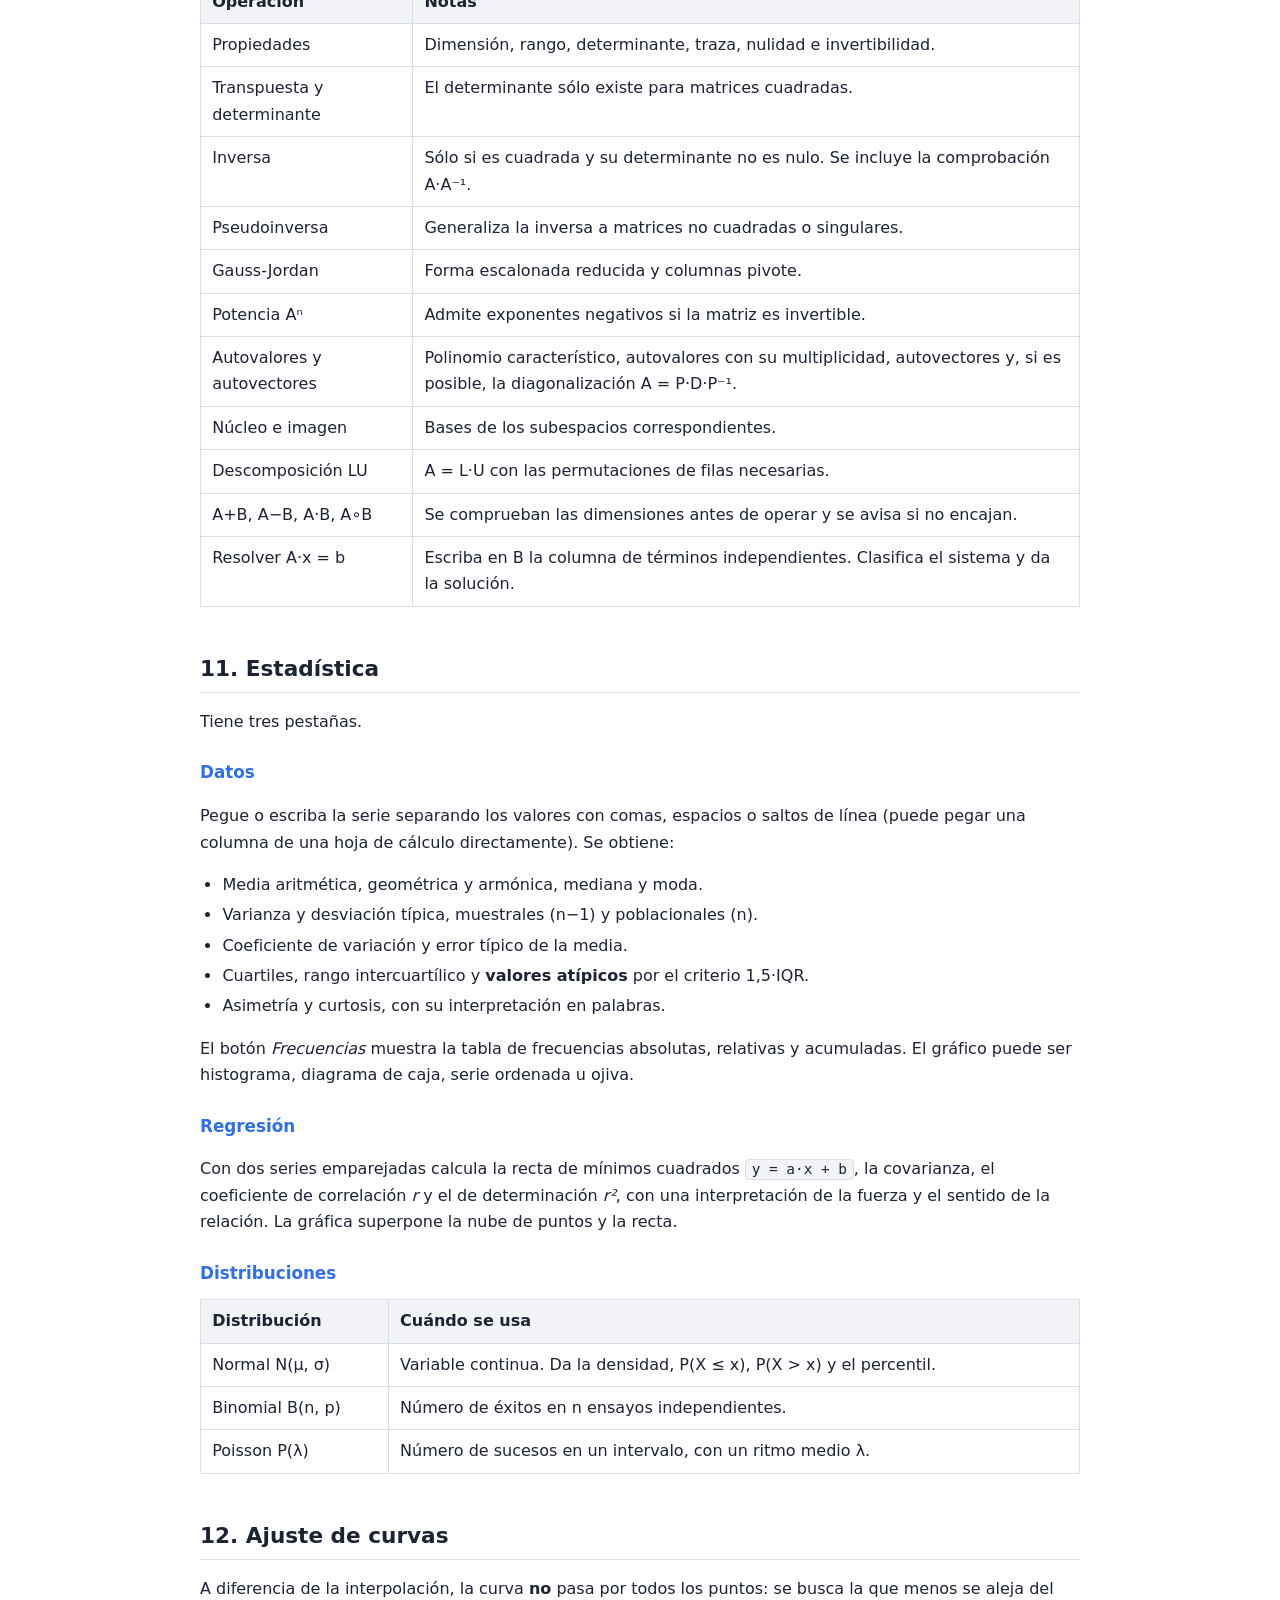
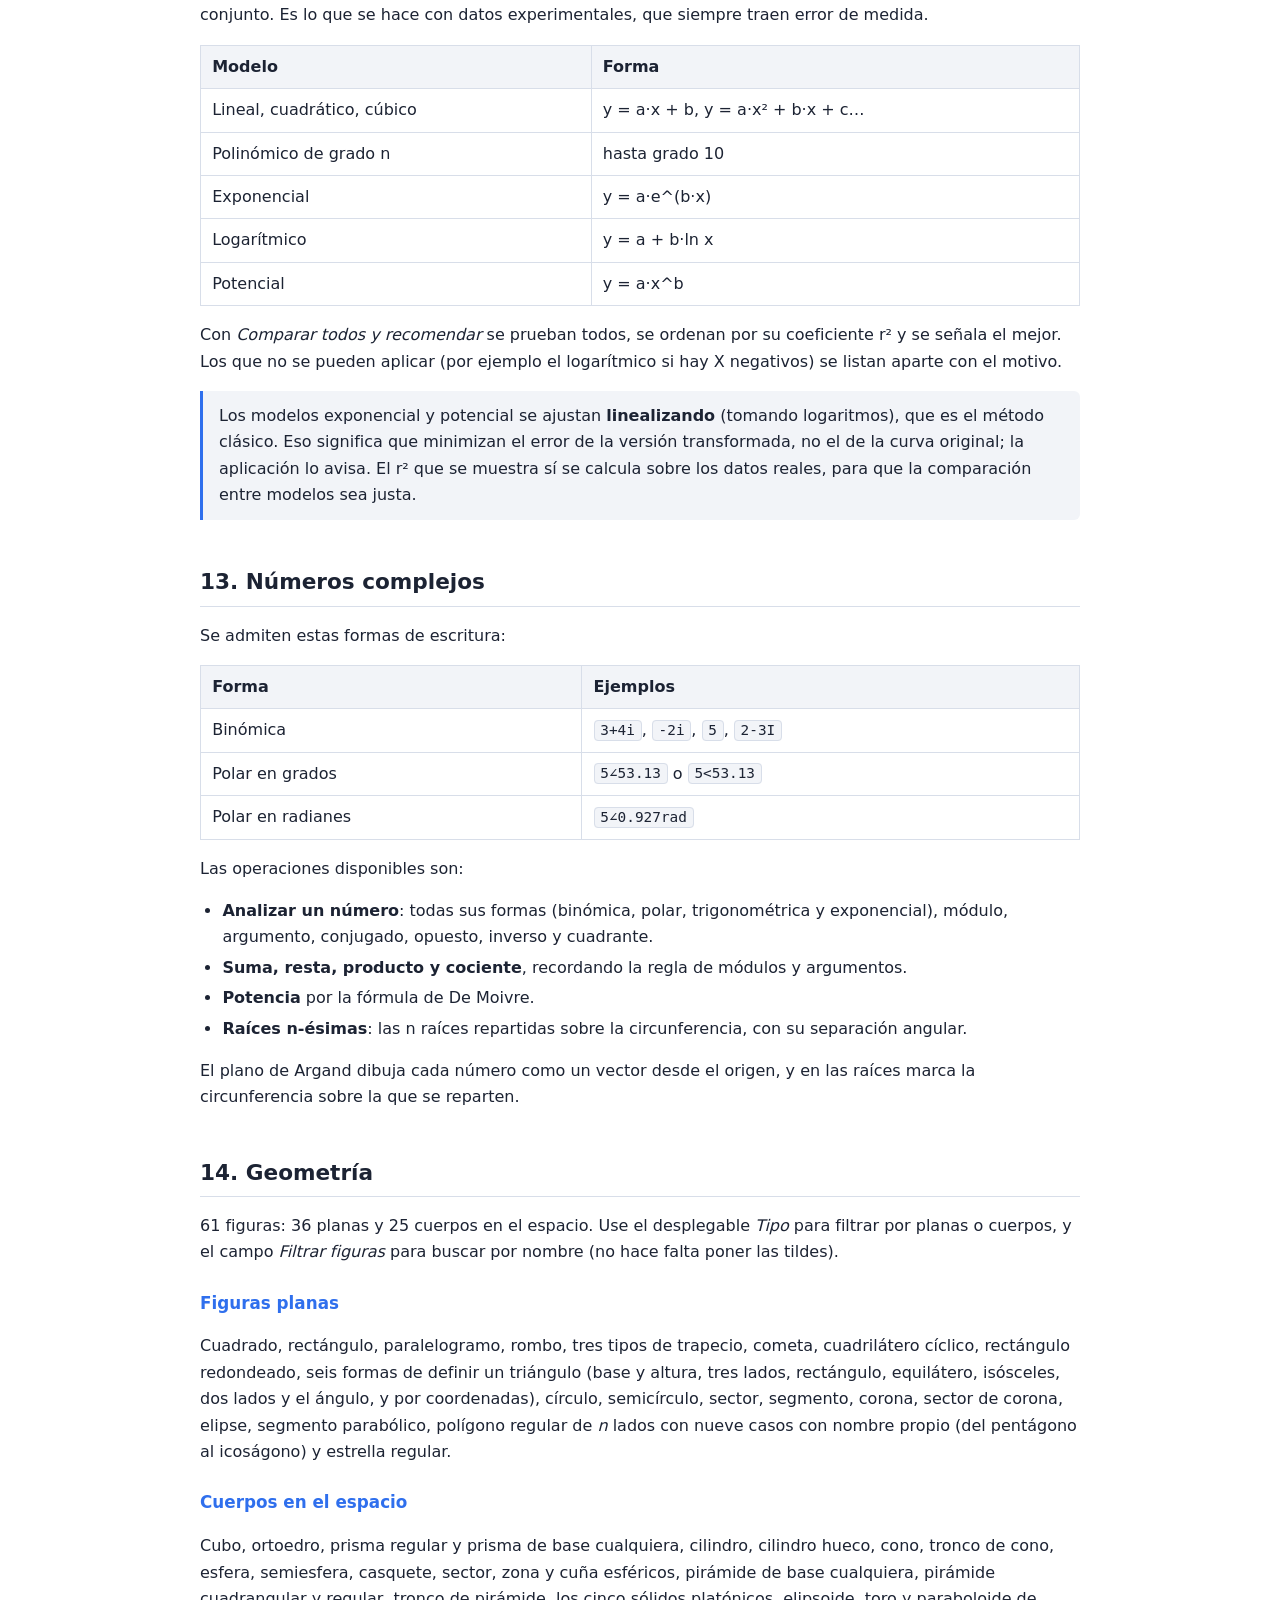
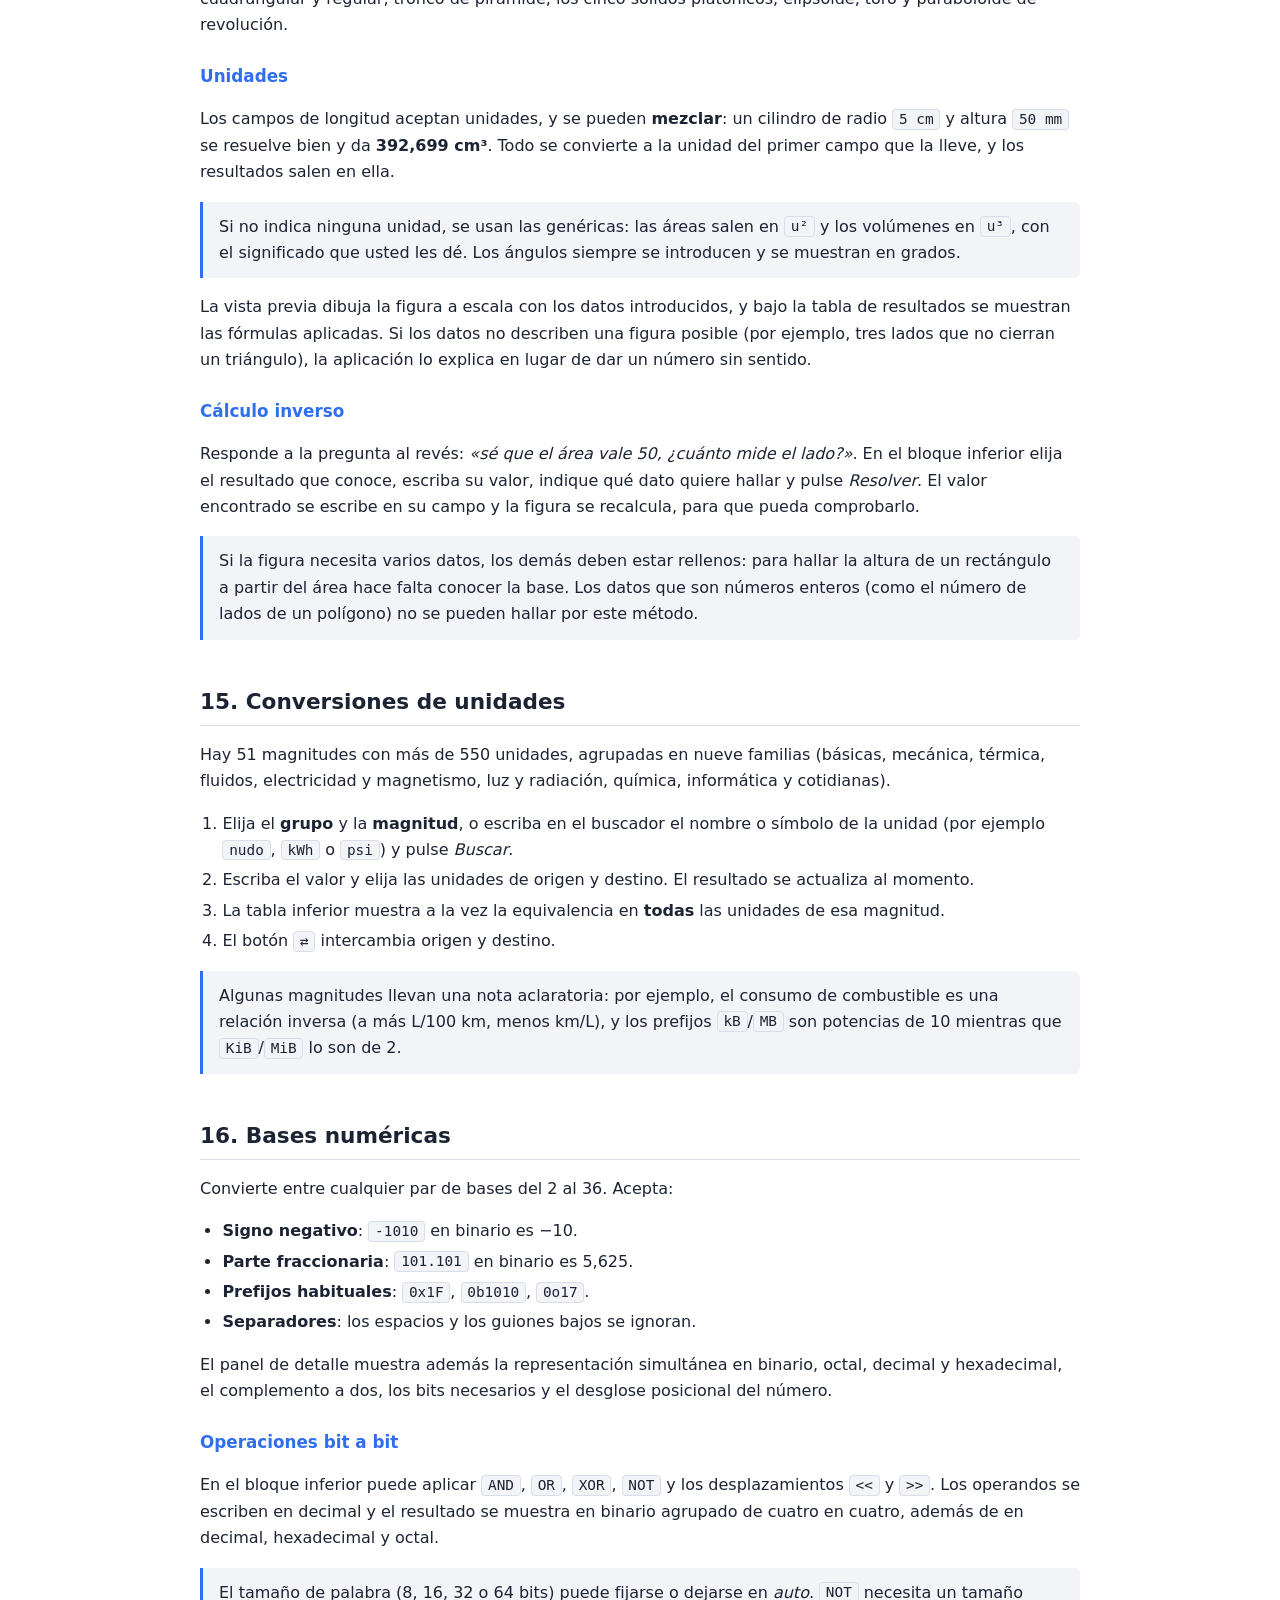
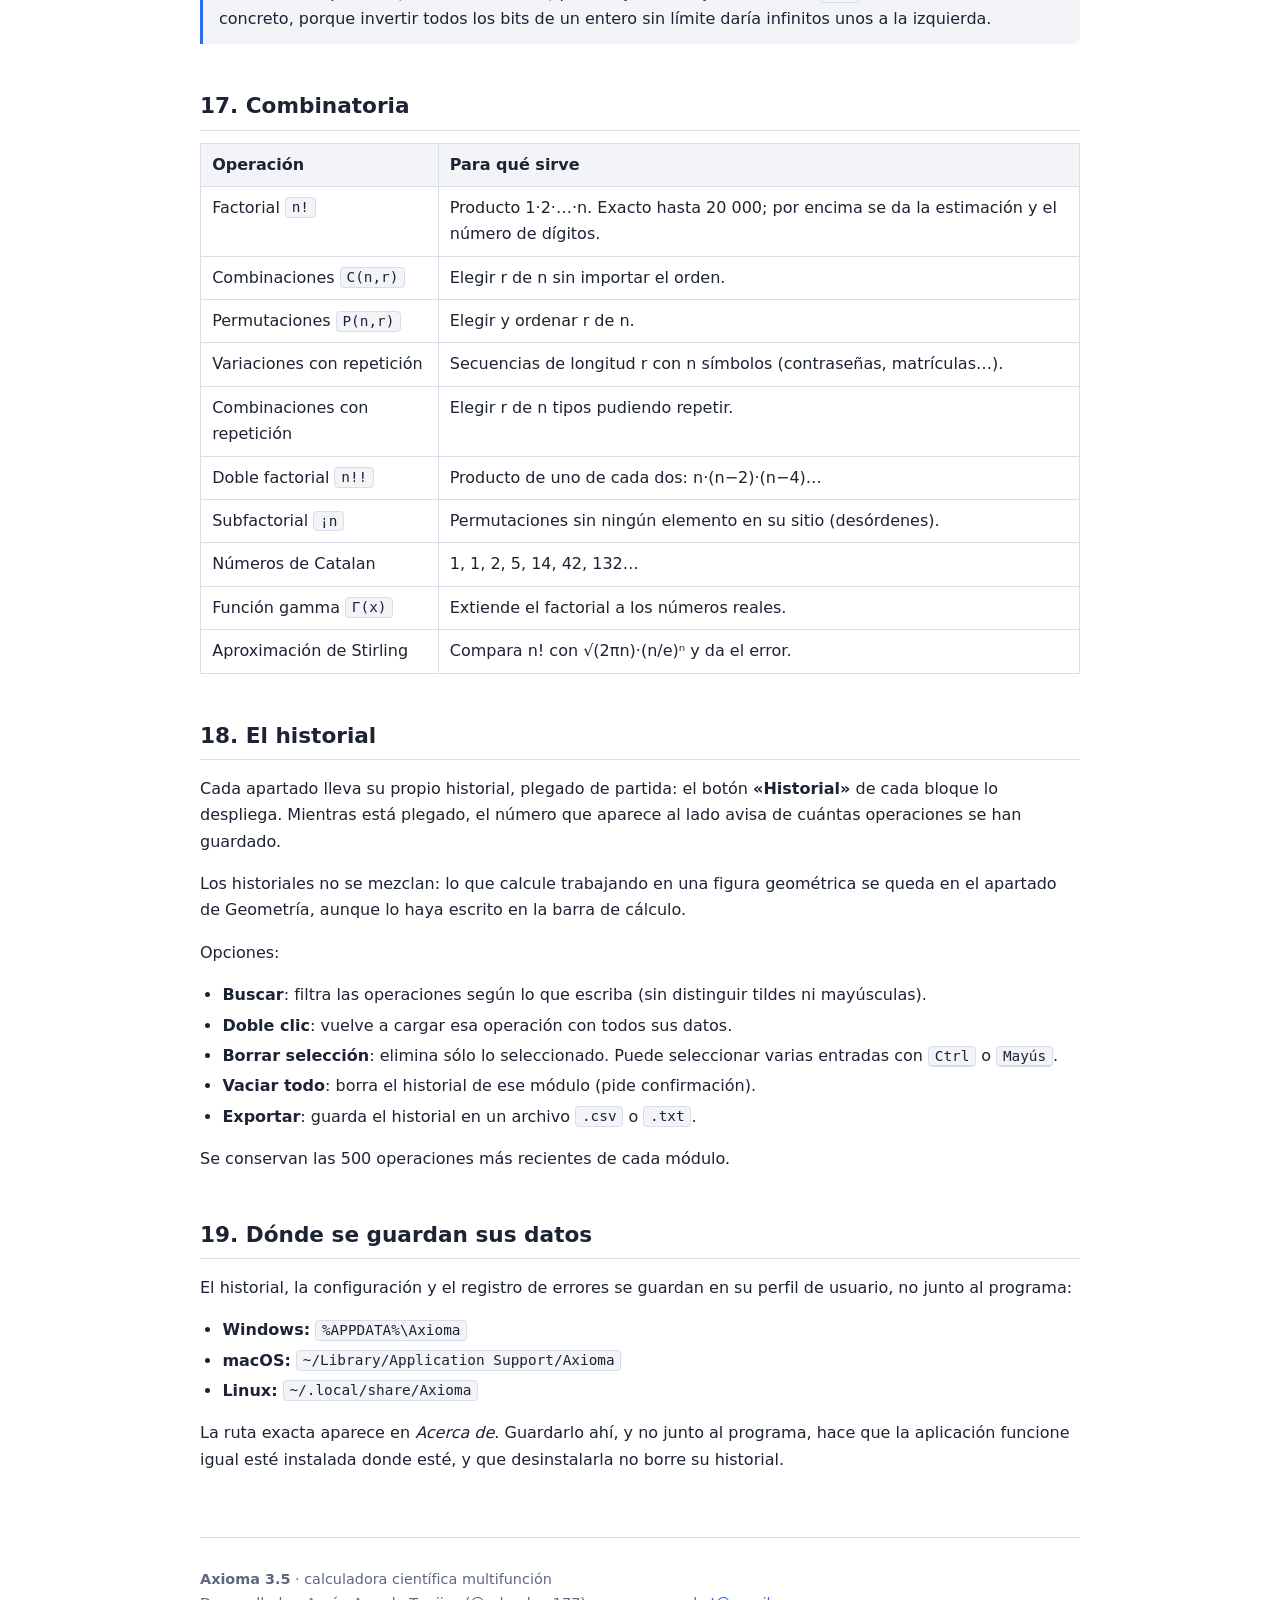
==== commit 267572c8: "Axioma 3.5.0: los resultados viajan entre apartados Doble clic en una fila de resultados guarda ese " ====
--- a/docs/manual_usuario.html
+++ b/docs/manual_usuario.html
@@ -63,7 +63,7 @@
 <main>
 
 <h1>Axioma</h1>
-<p class="lema">Calculadora científica multifunción · Manual de usuario · versión 3.4</p>
+<p class="lema">Calculadora científica multifunción · Manual de usuario · versión 3.5</p>
 
 <div class="indice">
   <strong>Contenido</strong>
@@ -166,6 +166,38 @@
   valdría 50 cm sin avisar. Convierta antes y use el número.
 </div>
 
+<h3 id="usar">Usar el resultado de un apartado en otro</h3>
+<p>
+  Haga <strong>doble clic</strong> en cualquier fila de resultados: se le
+  propone un nombre y ese valor queda guardado como variable. A partir de ahí
+  vale en los campos de cualquier apartado, en la calculadora, en la barra y
+  dentro de una ecuación.
+</p>
+<p>
+  Calcule el volumen de un cilindro en Geometría, guárdelo como
+  <code>volumen</code>, y escriba <code>x^2 = volumen</code> en Ecuaciones: se
+  resuelve.
+</p>
+<ul>
+  <li>En las salidas de texto (ecuaciones, matrices, pasos, gráficas) seleccione
+      el número y use el menú del botón derecho.</li>
+  <li>Se guarda el <b>valor exacto</b>, no el que se ve. Lo que aparece en
+      pantalla va redondeado a los decimales configurados, y arrastrar ese
+      redondeo a los cálculos siguientes es lo que se quiere evitar.</li>
+</ul>
+<div class="aviso">
+  Si define una variable con el mismo nombre que la incógnita —guardar
+  <code>x</code> y luego resolver <code>x² = 4</code>— la incógnita se respeta:
+  no se sustituye si eso dejaría la ecuación sin nada que resolver.
+</div>
+
+<h3>Repartir el sitio entre apartados</h3>
+<p>
+  Ponga el cursor en el <strong>borde entre dos bloques</strong>: se ilumina.
+  Púlselo y arrastre a izquierda o derecha para dar sitio a uno quitándoselo al
+  otro. Lo mismo entre el panel y su historial, arrastrando en horizontal.
+</p>
+
 <h3>Los campos aceptan más que números</h3>
 <p>
   En los campos de datos de los módulos puede escribir una expresión
@@ -710,7 +742,7 @@
 
 <footer>
   <p>
-    <strong>Axioma 3.4</strong> · calculadora científica multifunción<br>
+    <strong>Axioma 3.5</strong> · calculadora científica multifunción<br>
     Desarrollador: Aarón Aranda Torrijos (@erlanders177) —
     <a href="mailto:aaron.aranda.t@gmail.com">aaron.aranda.t@gmail.com</a><br>
     Proyecto: <a href="https://github.com/erlanders177/Axioma">github.com/erlanders177/Axioma</a><br>
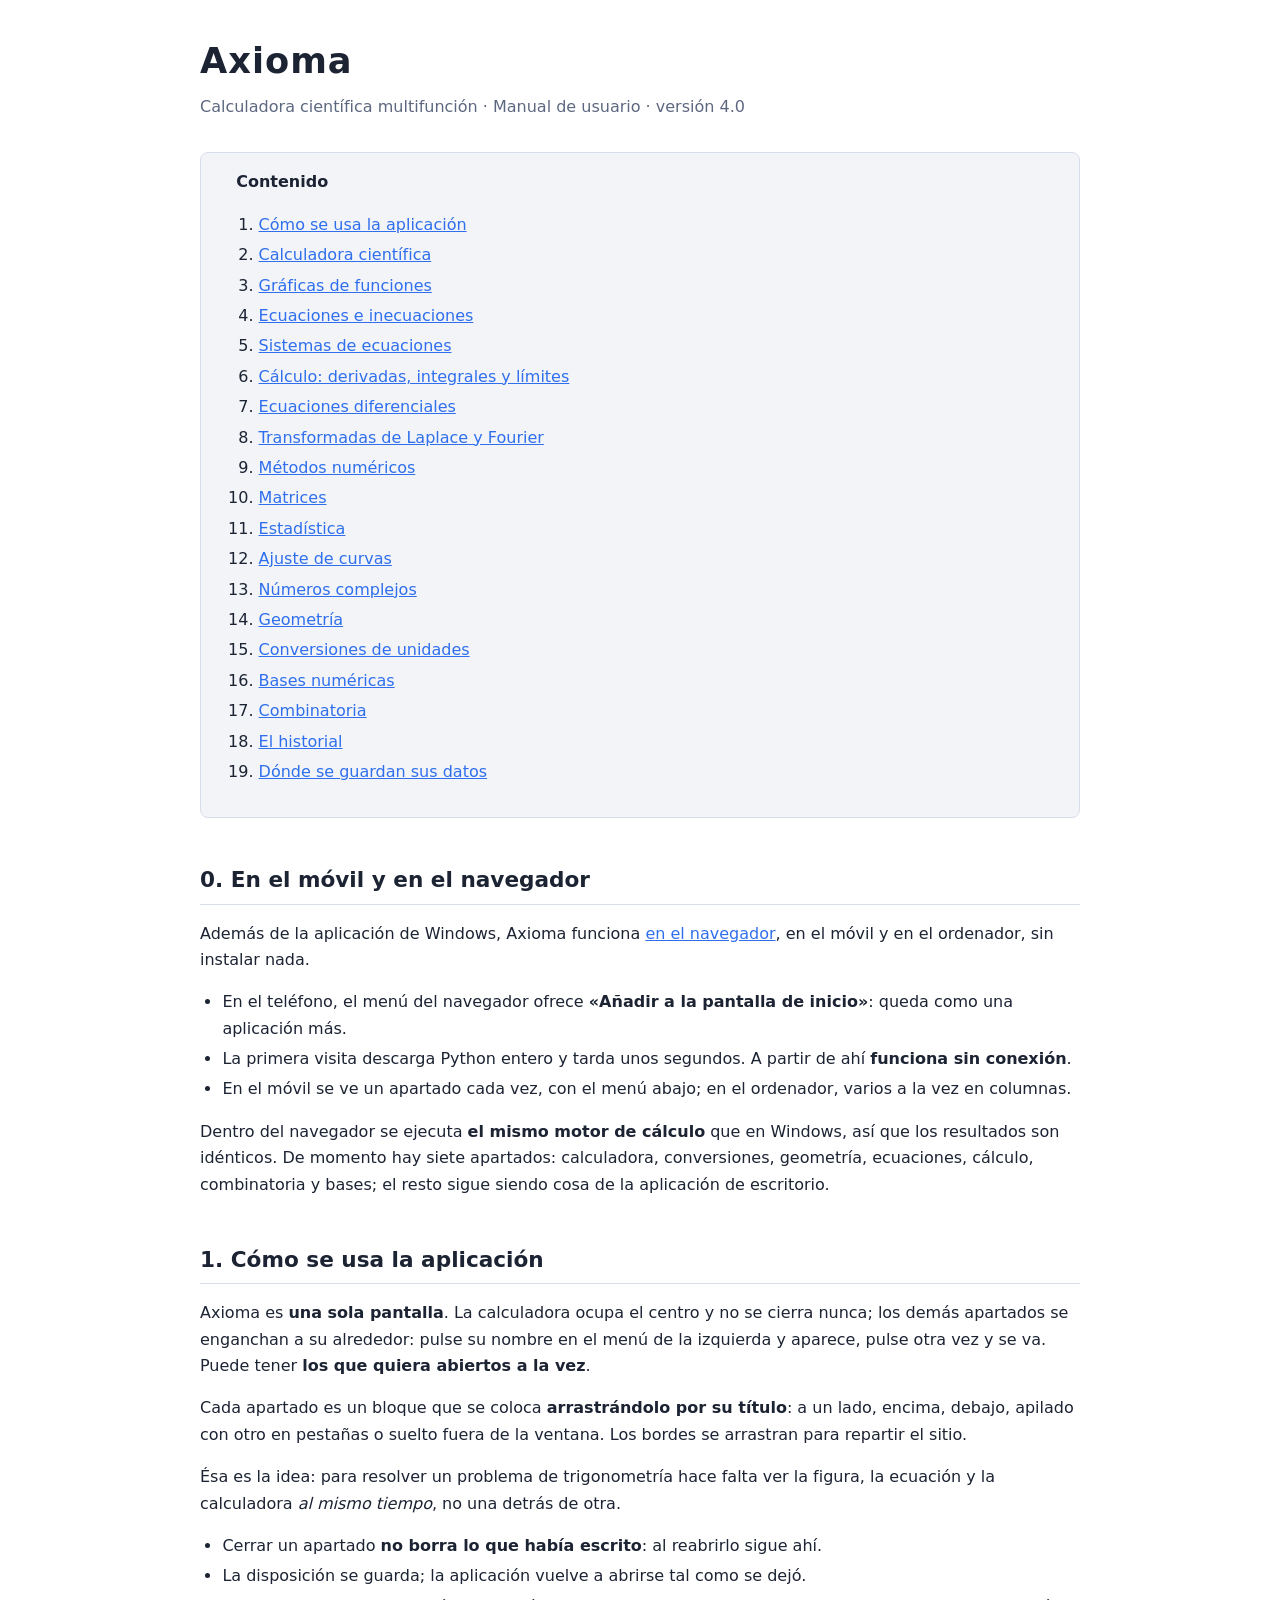
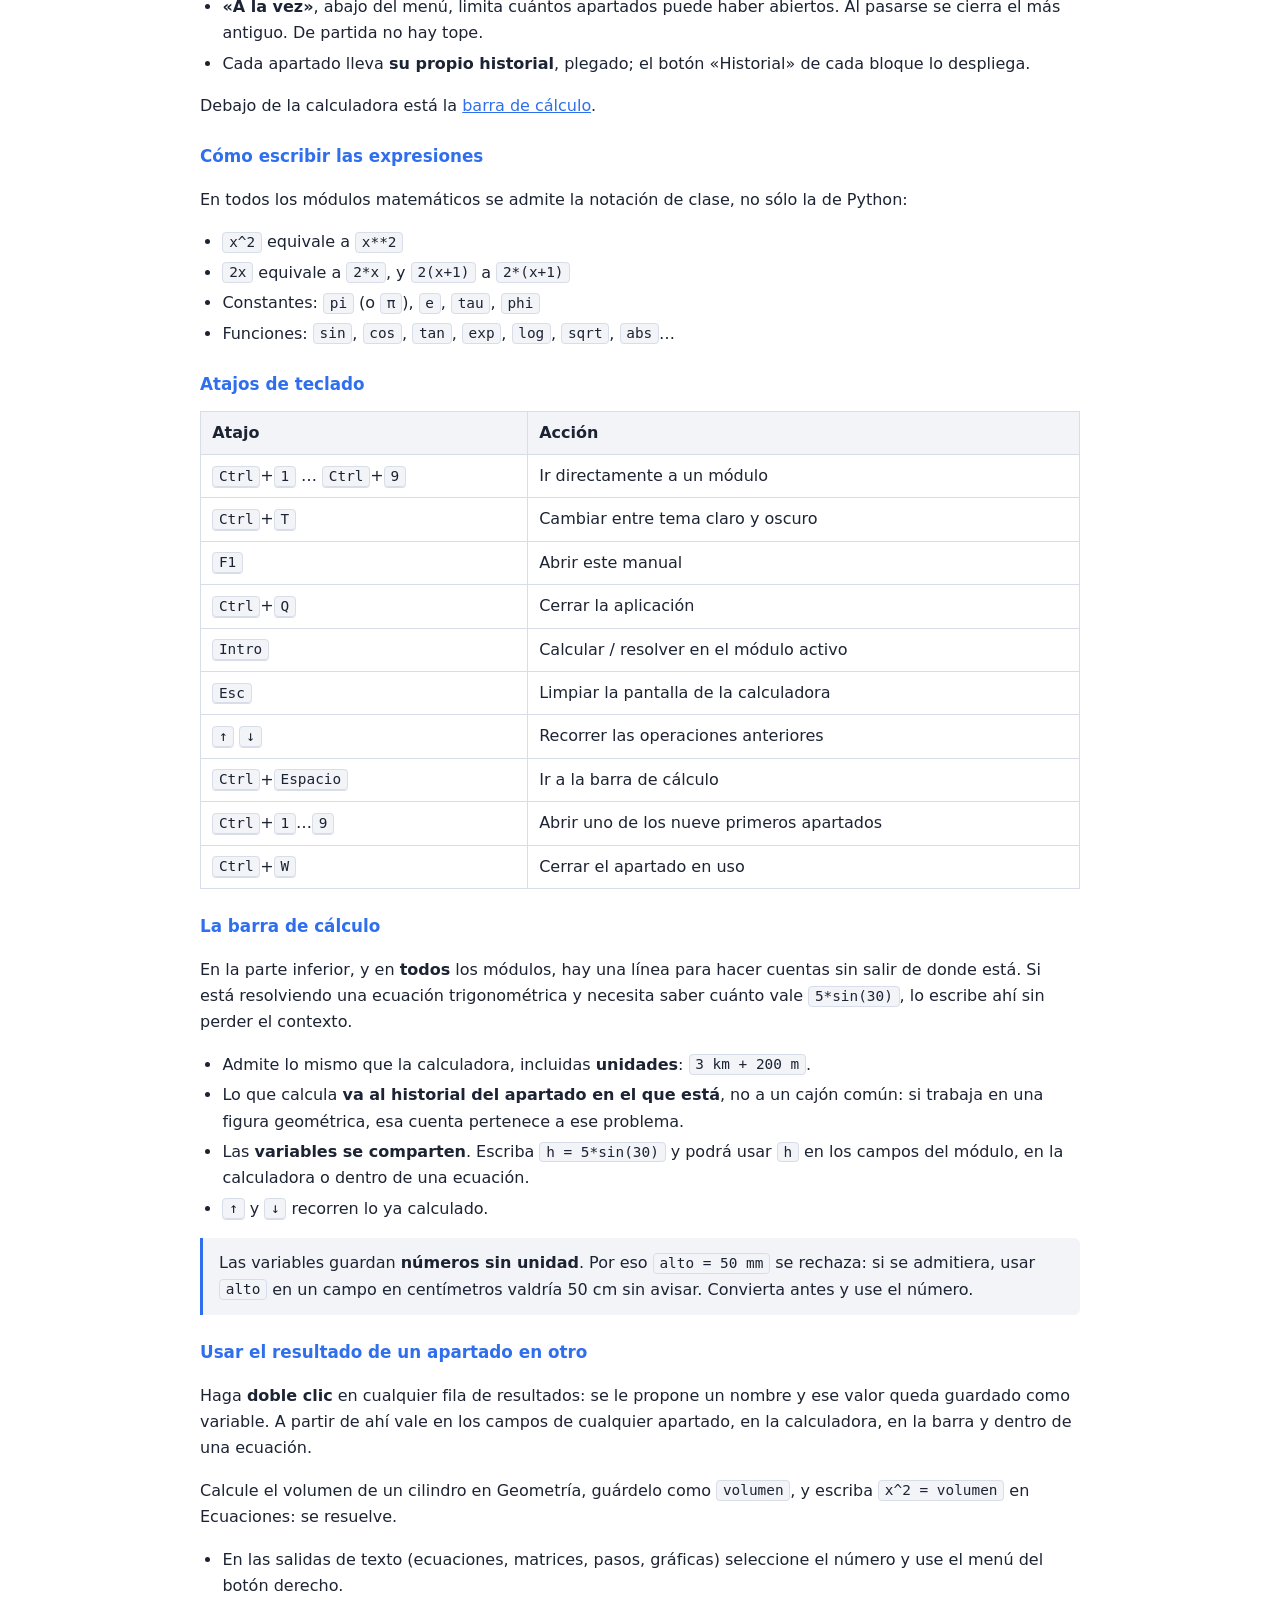
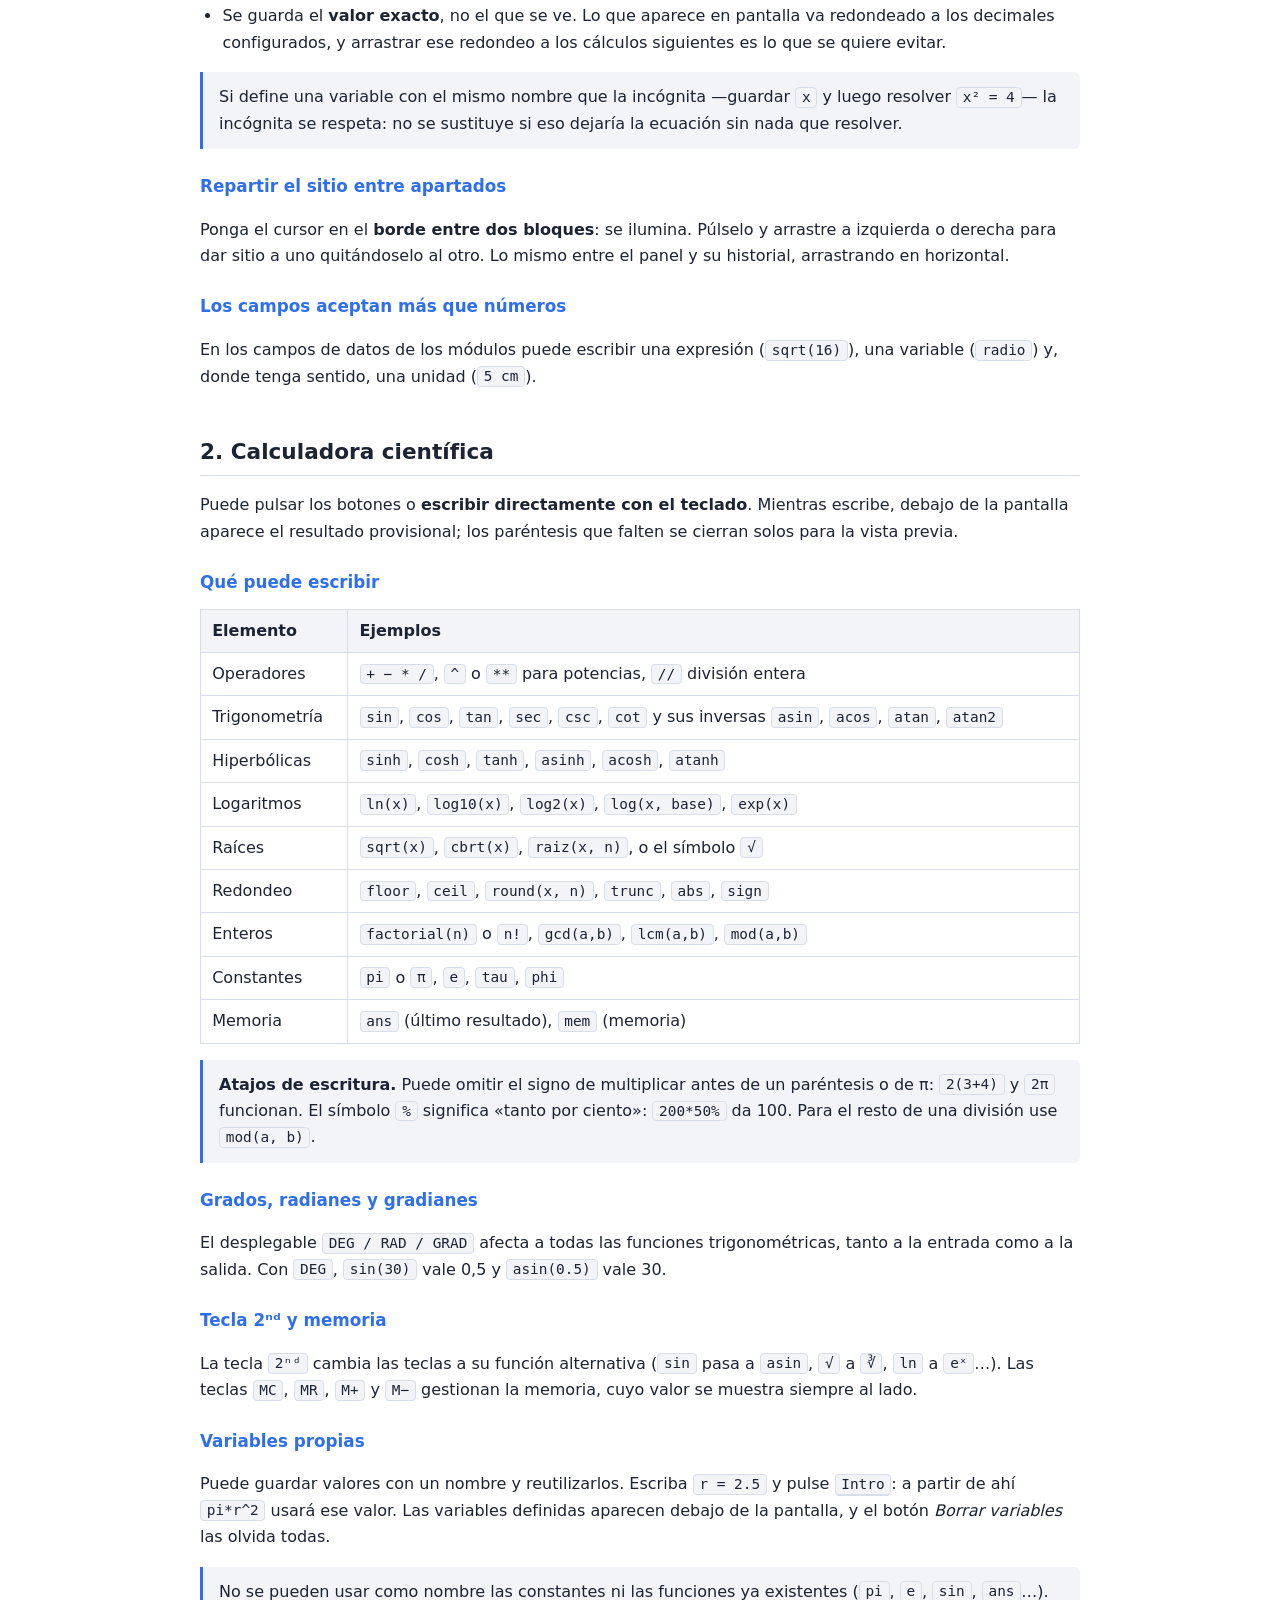
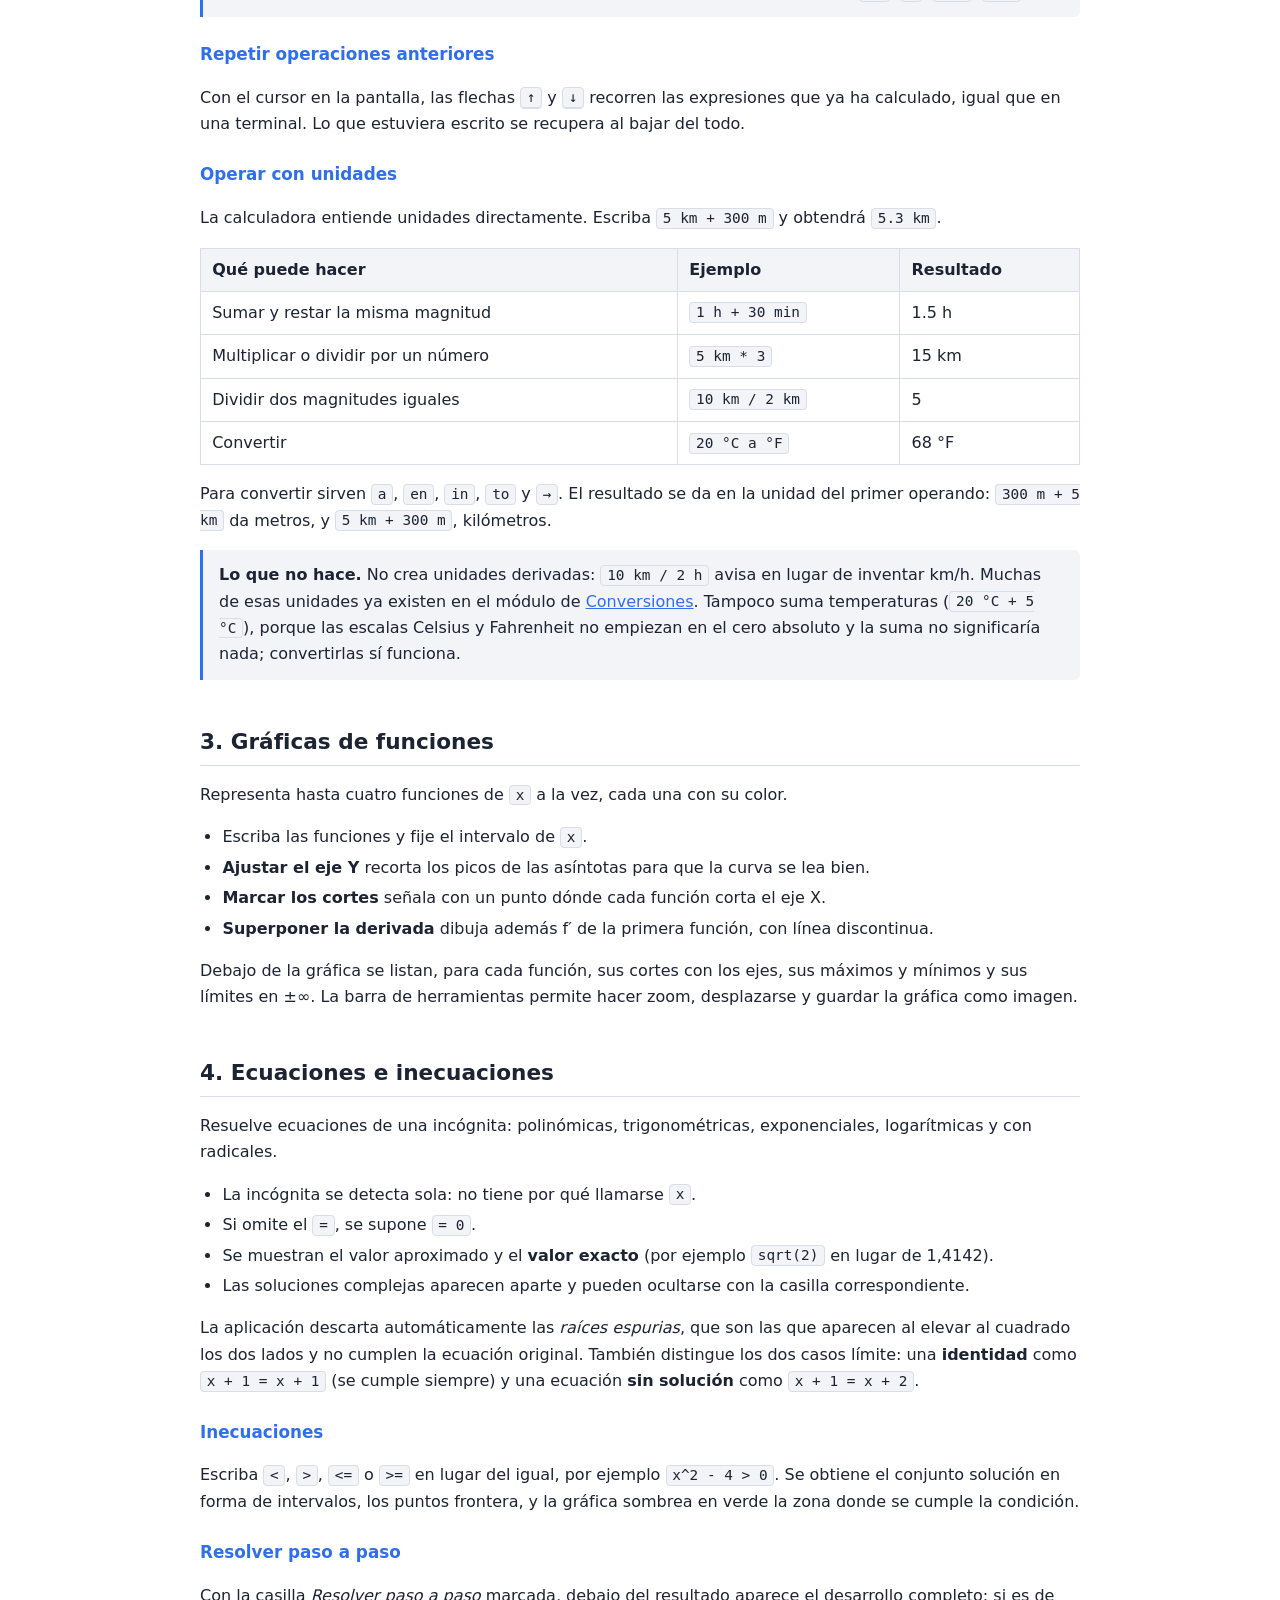
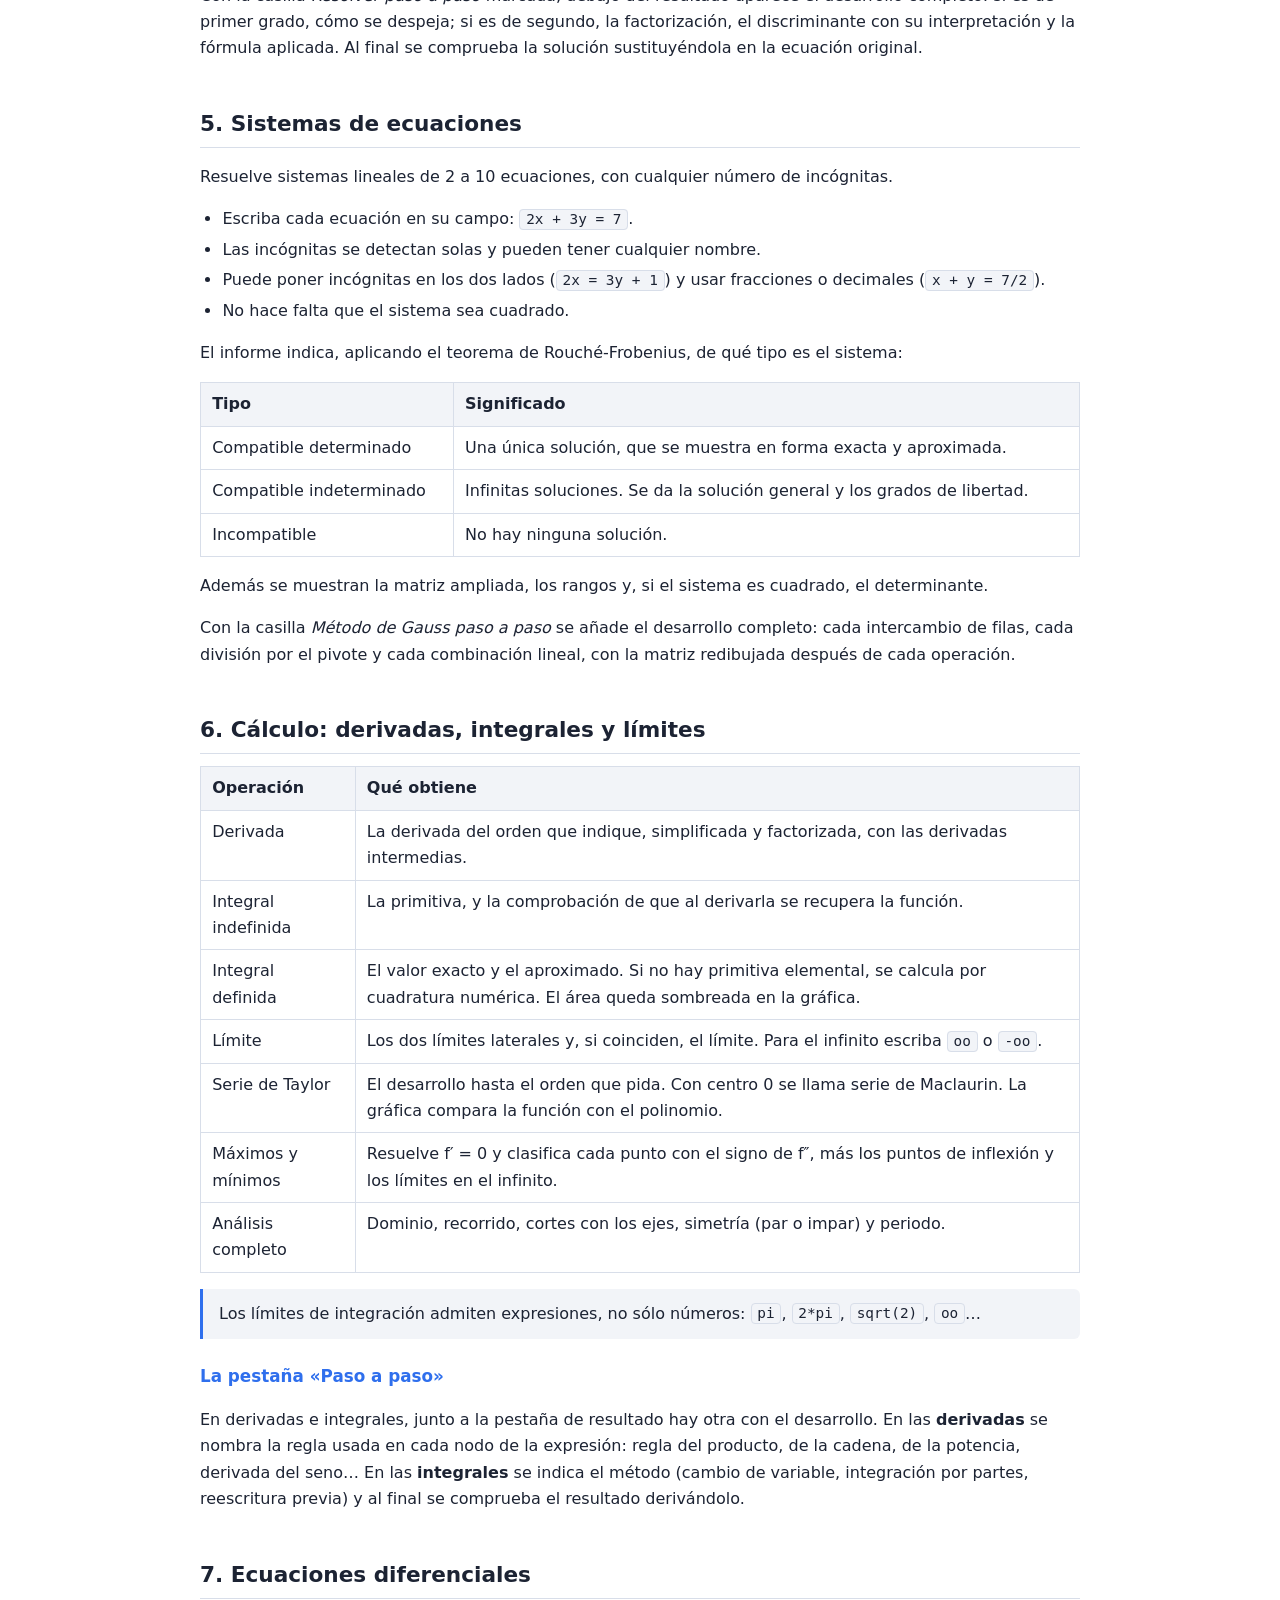
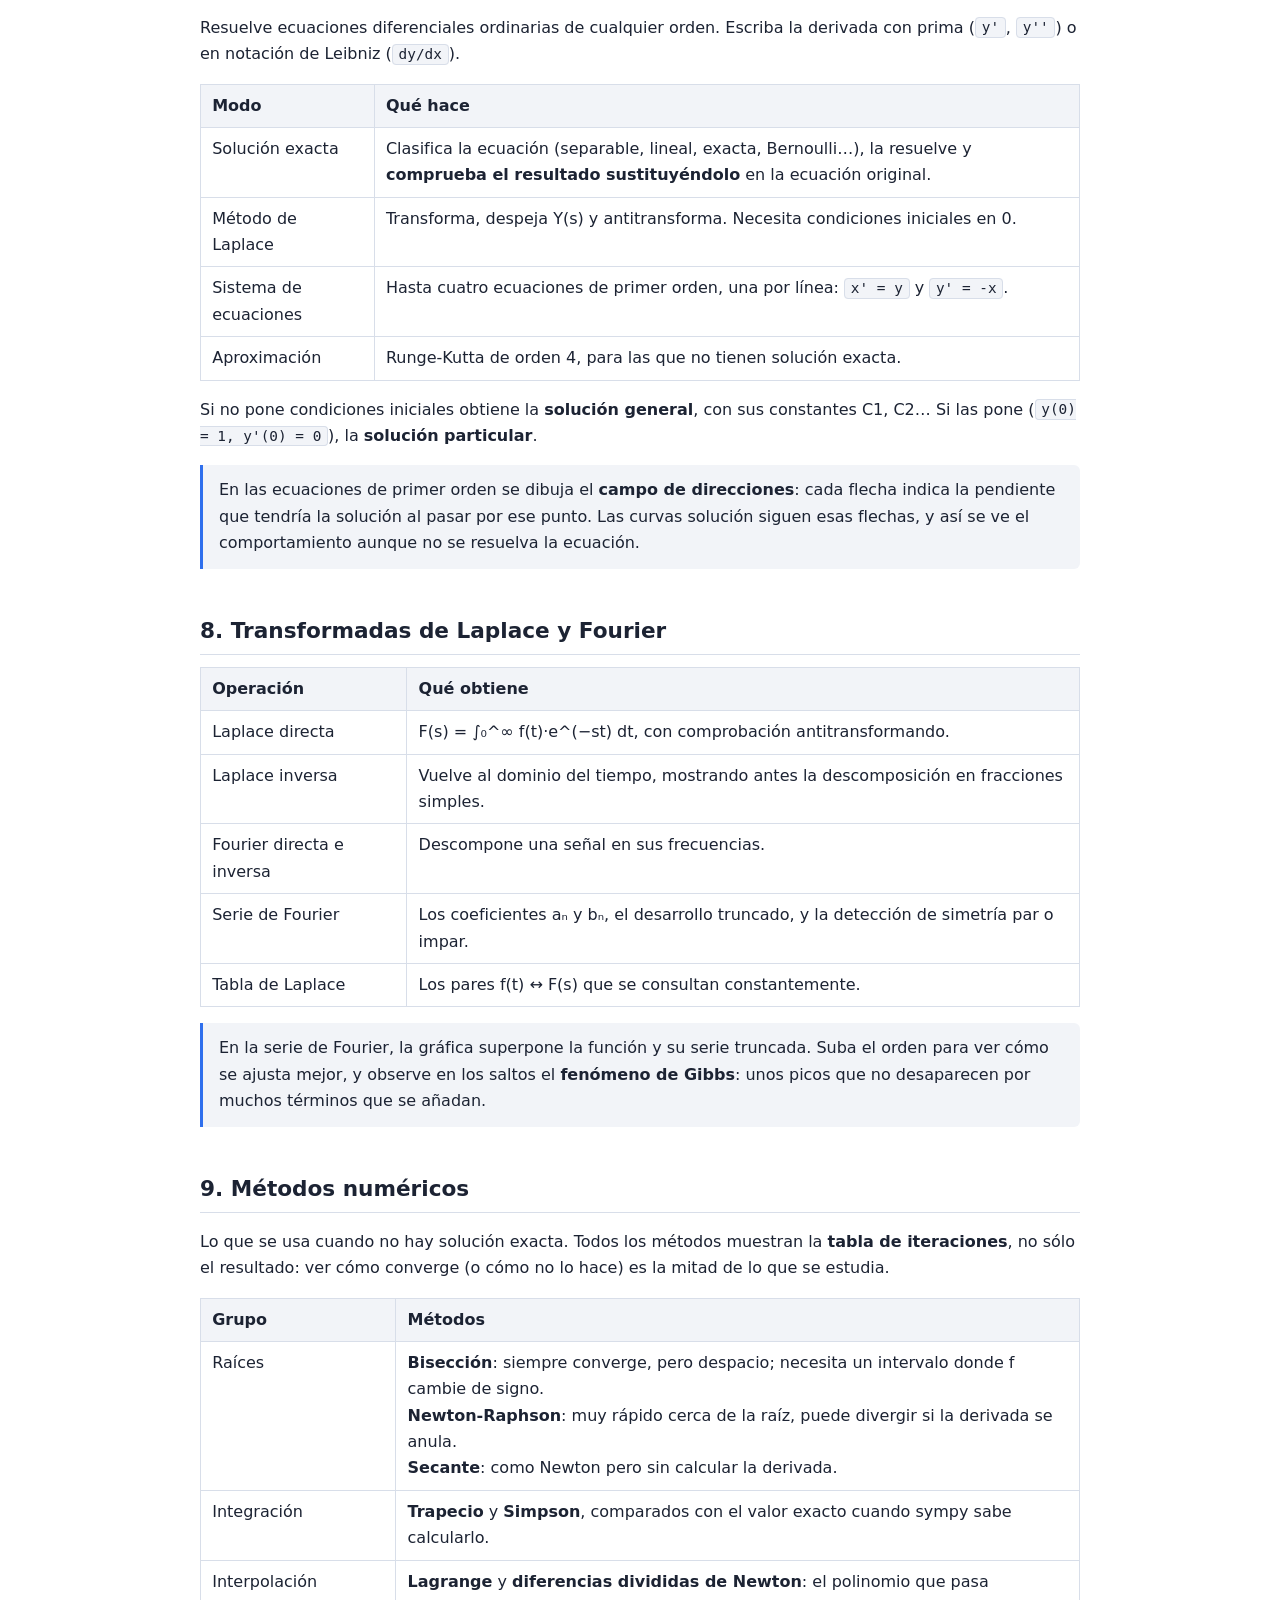
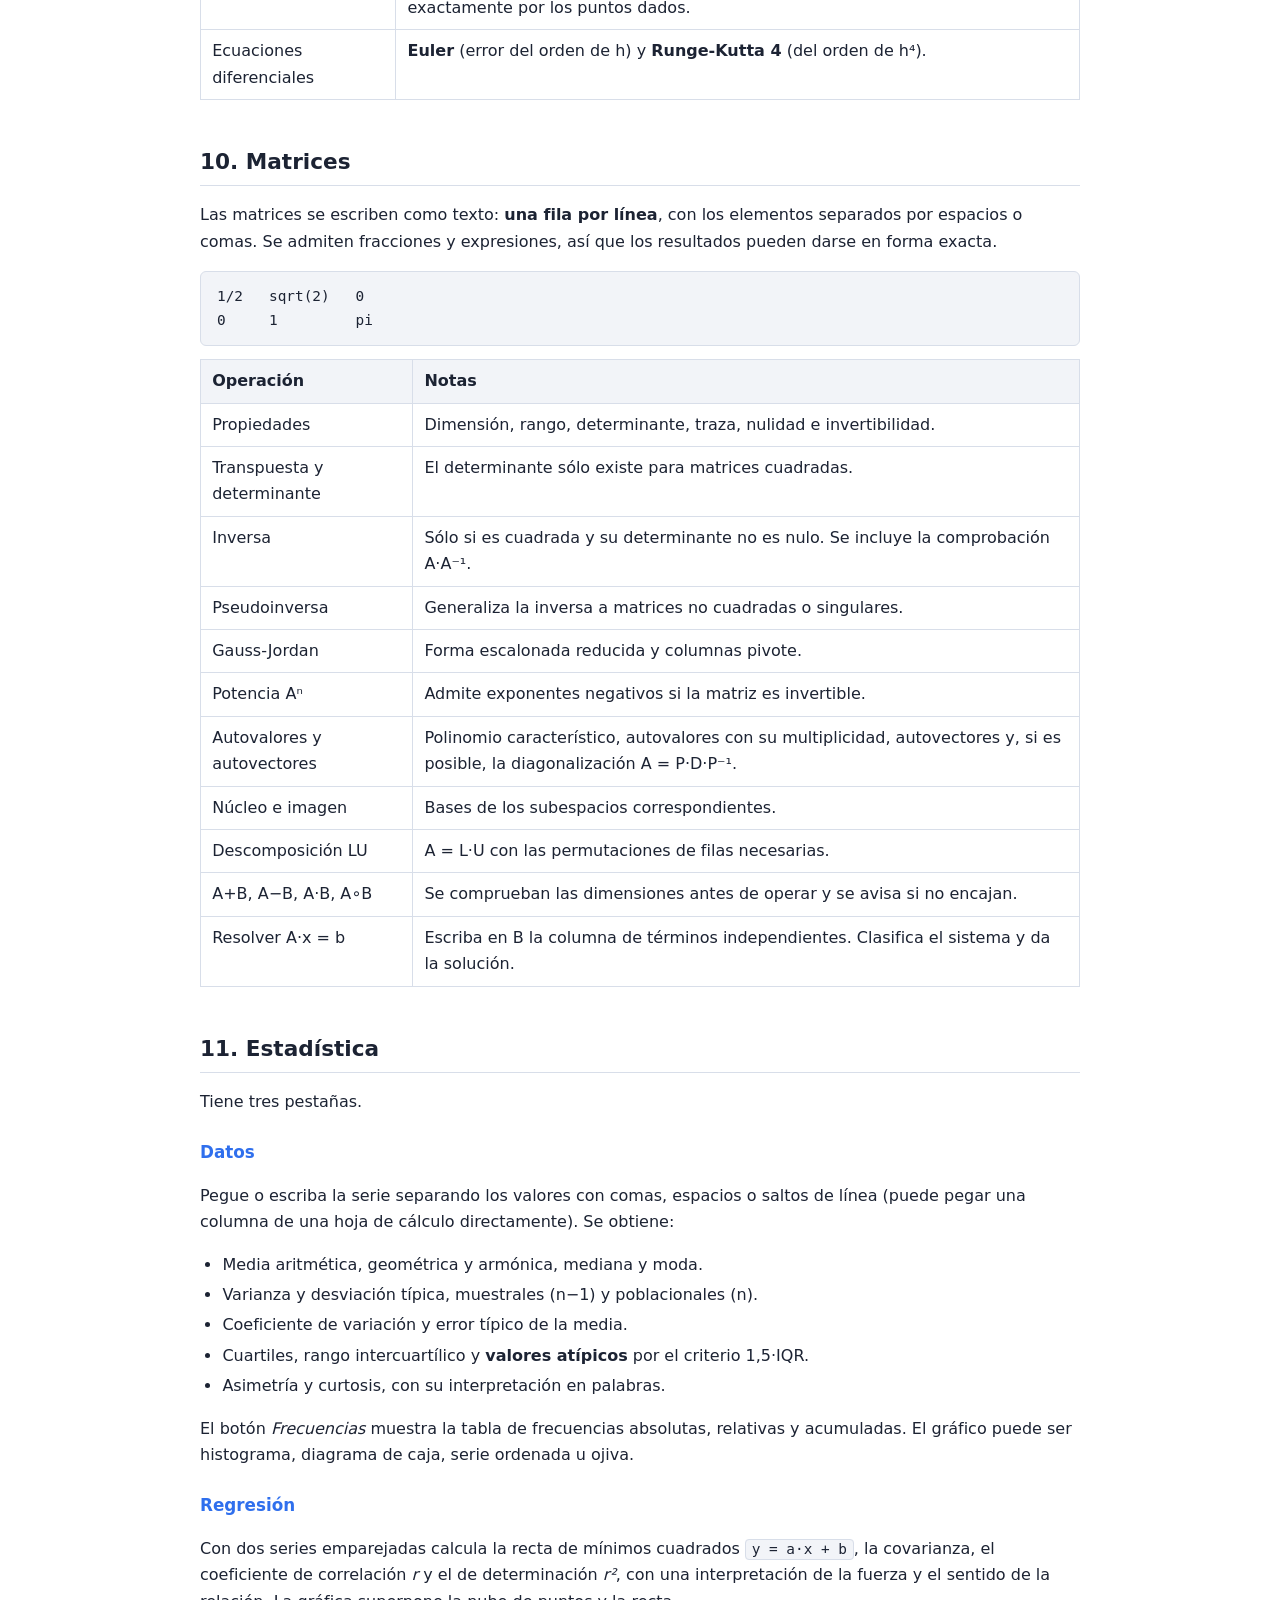
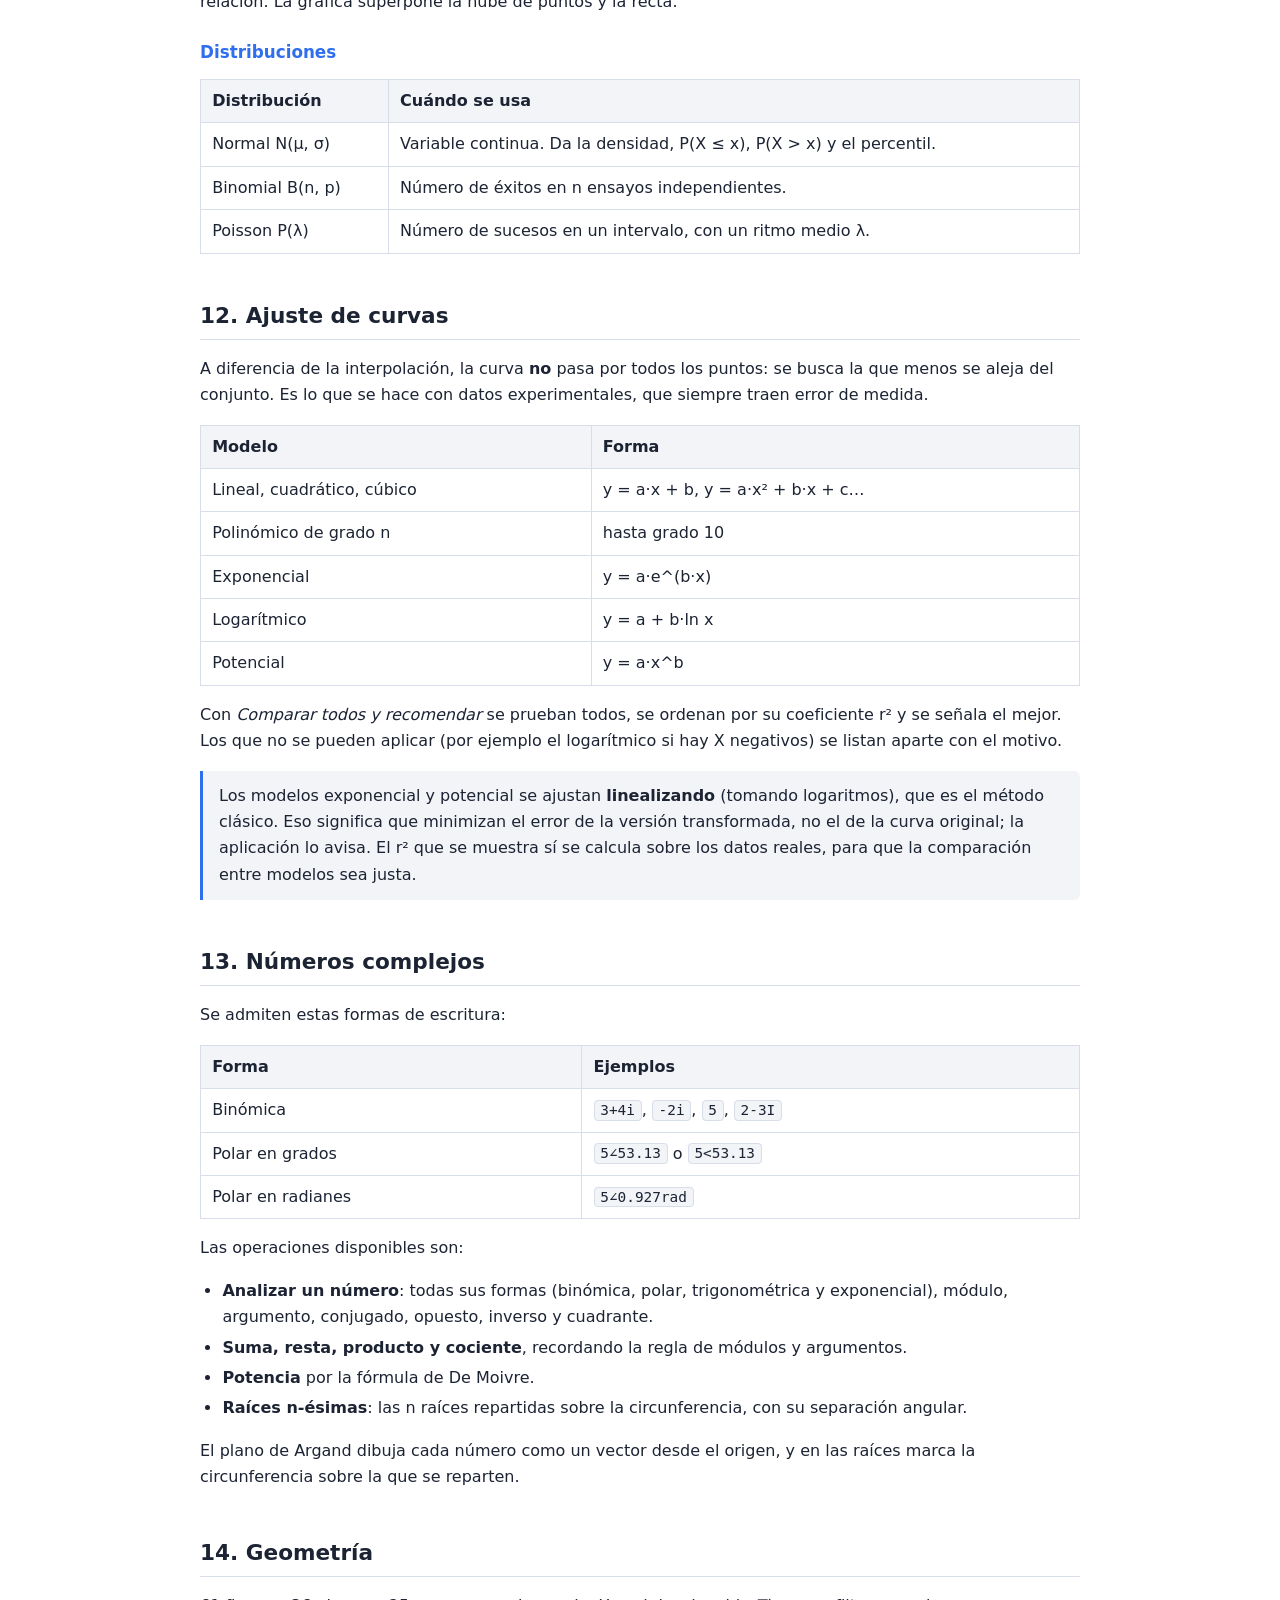
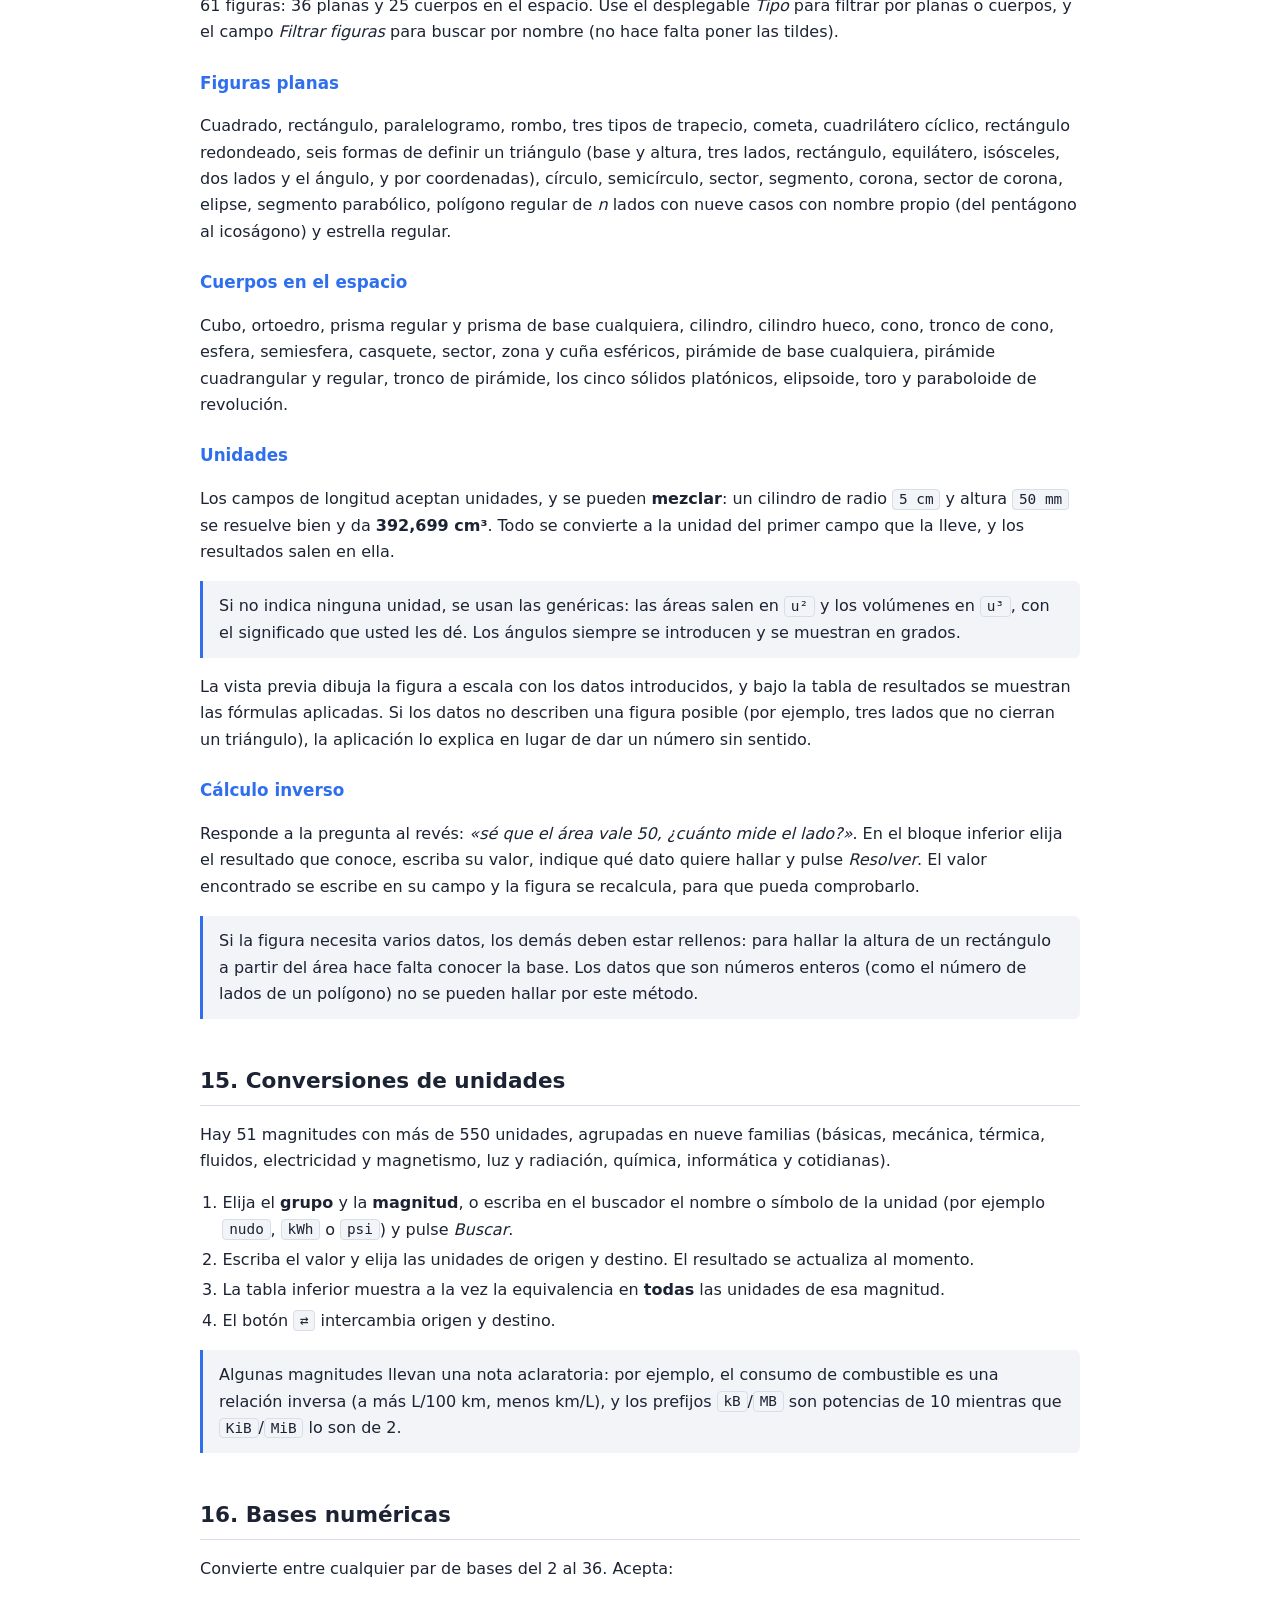
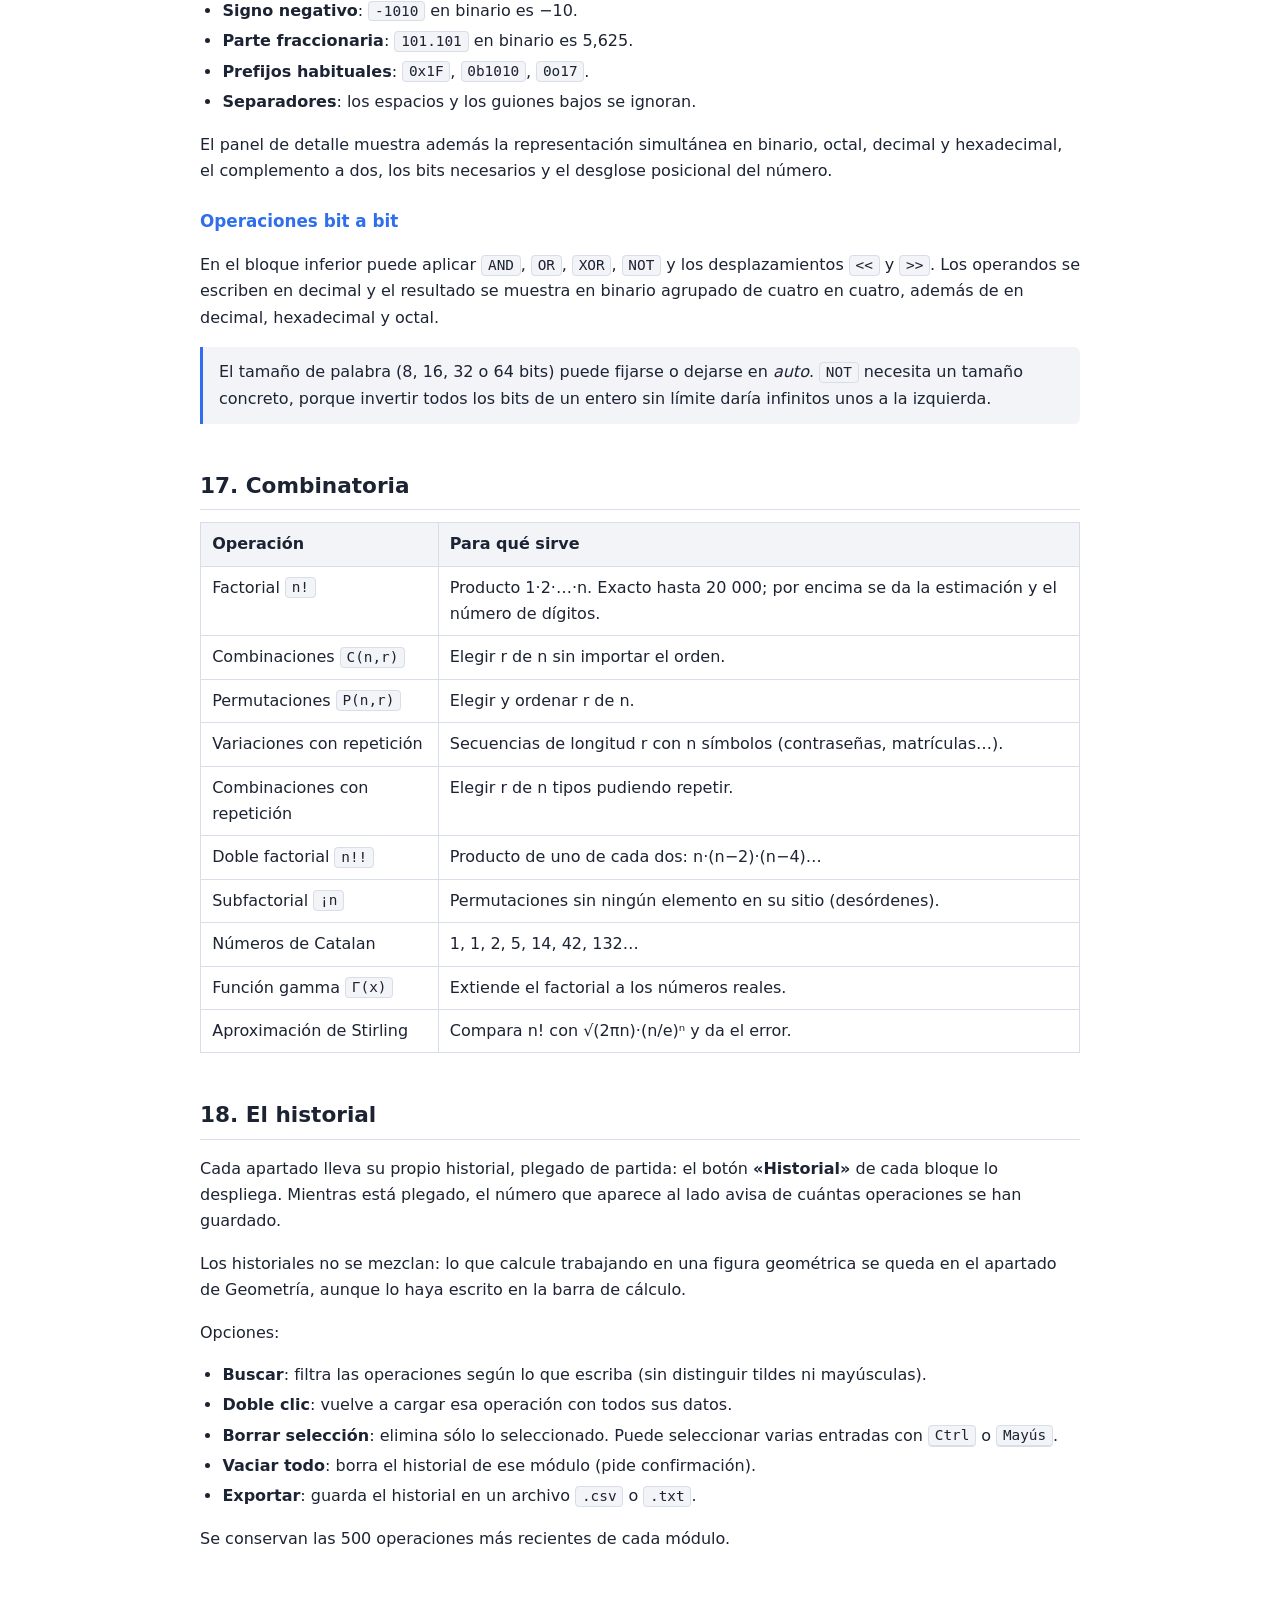
==== commit dd63d7dc: "Axioma 4.0.0: la misma calculadora en el móvil Versión web en web/, que ejecuta el mismo núcleo Pyth" ====
--- a/docs/manual_usuario.html
+++ b/docs/manual_usuario.html
@@ -63,7 +63,7 @@
 <main>
 
 <h1>Axioma</h1>
-<p class="lema">Calculadora científica multifunción · Manual de usuario · versión 3.5</p>
+<p class="lema">Calculadora científica multifunción · Manual de usuario · versión 4.0</p>
 
 <div class="indice">
   <strong>Contenido</strong>
@@ -91,6 +91,27 @@
 </div>
 
 <!-- ==================================================================== -->
+<h2 id="movil">0. En el móvil y en el navegador</h2>
+<p>
+  Además de la aplicación de Windows, Axioma funciona
+  <a href="https://erlanders177.github.io/Axioma/">en el navegador</a>, en el
+  móvil y en el ordenador, sin instalar nada.
+</p>
+<ul>
+  <li>En el teléfono, el menú del navegador ofrece <b>«Añadir a la pantalla de
+      inicio»</b>: queda como una aplicación más.</li>
+  <li>La primera visita descarga Python entero y tarda unos segundos. A partir
+      de ahí <b>funciona sin conexión</b>.</li>
+  <li>En el móvil se ve un apartado cada vez, con el menú abajo; en el
+      ordenador, varios a la vez en columnas.</li>
+</ul>
+<p>
+  Dentro del navegador se ejecuta <b>el mismo motor de cálculo</b> que en
+  Windows, así que los resultados son idénticos. De momento hay siete apartados:
+  calculadora, conversiones, geometría, ecuaciones, cálculo, combinatoria y
+  bases; el resto sigue siendo cosa de la aplicación de escritorio.
+</p>
+
 <h2 id="general">1. Cómo se usa la aplicación</h2>
 <p>
   Axioma es <strong>una sola pantalla</strong>. La calculadora ocupa el centro y
@@ -742,7 +763,7 @@
 
 <footer>
   <p>
-    <strong>Axioma 3.5</strong> · calculadora científica multifunción<br>
+    <strong>Axioma 4.0</strong> · calculadora científica multifunción<br>
     Desarrollador: Aarón Aranda Torrijos (@erlanders177) —
     <a href="mailto:aaron.aranda.t@gmail.com">aaron.aranda.t@gmail.com</a><br>
     Proyecto: <a href="https://github.com/erlanders177/Axioma">github.com/erlanders177/Axioma</a><br>
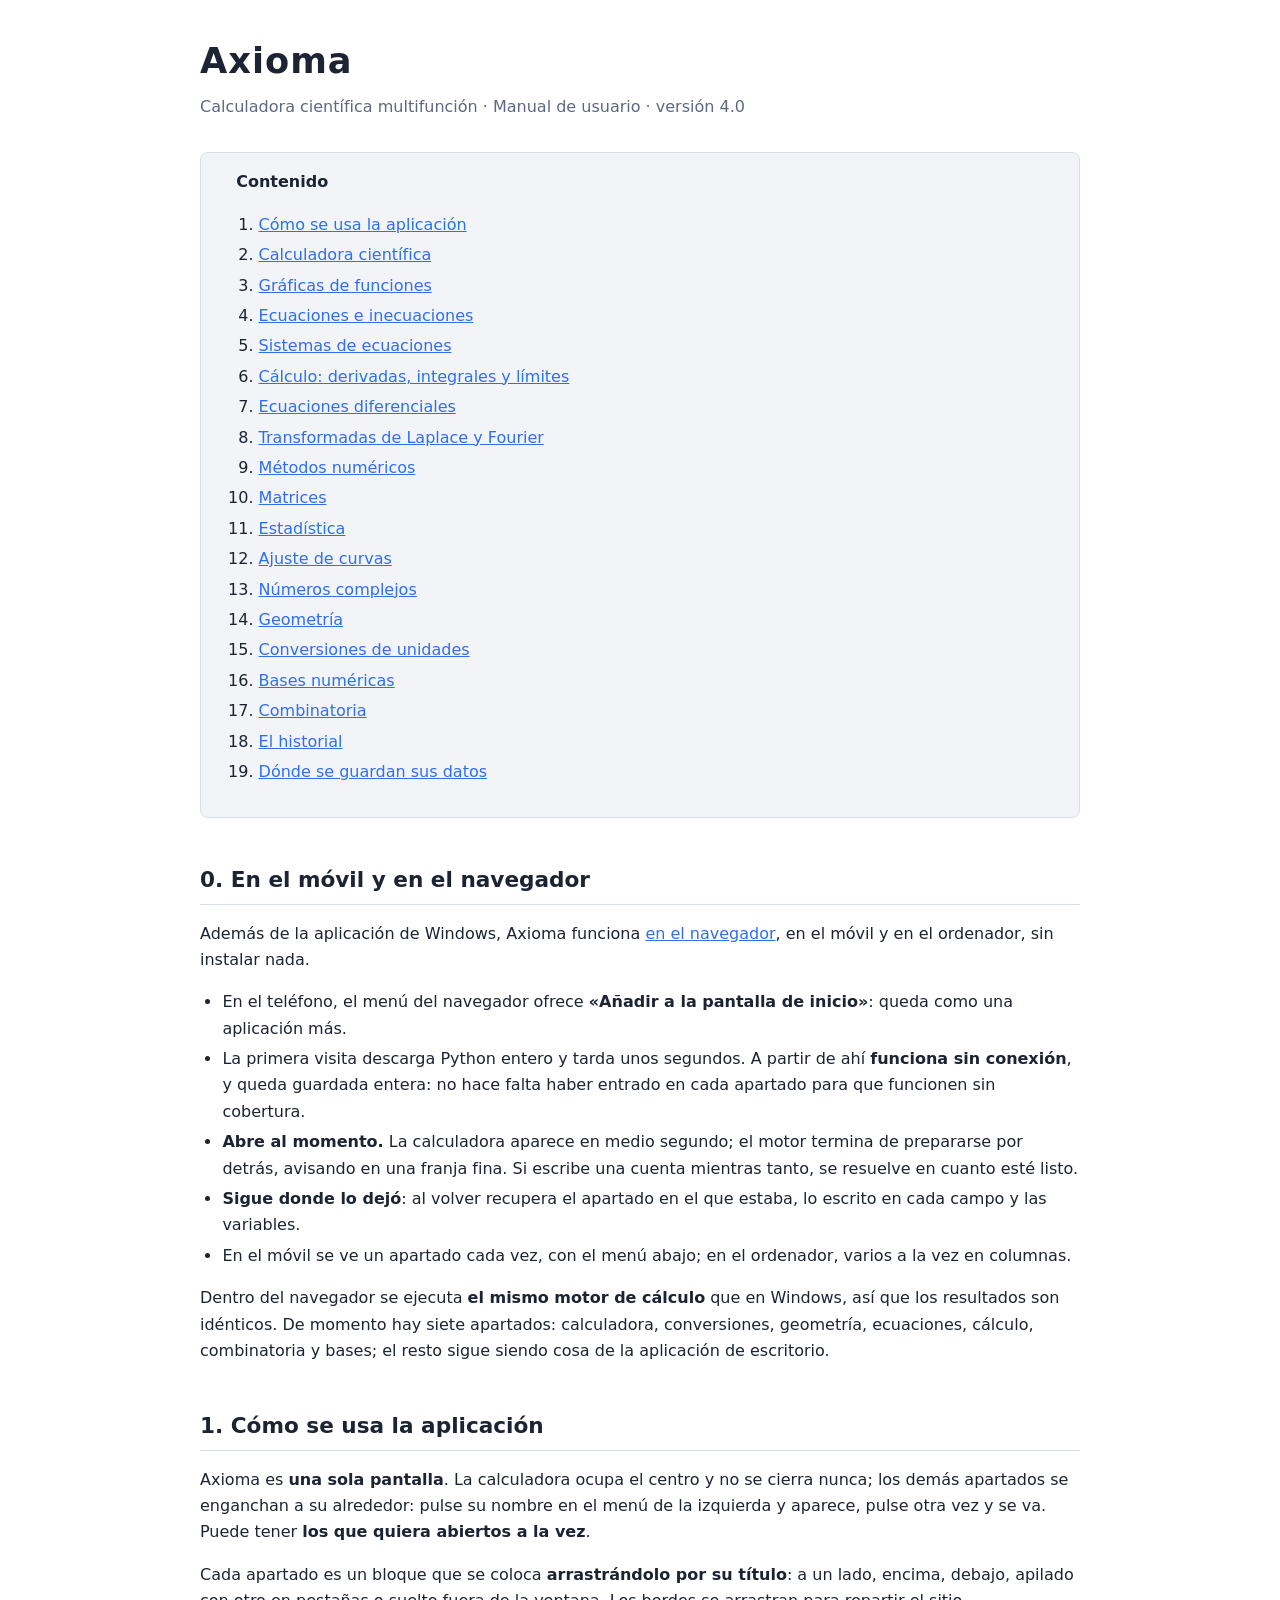
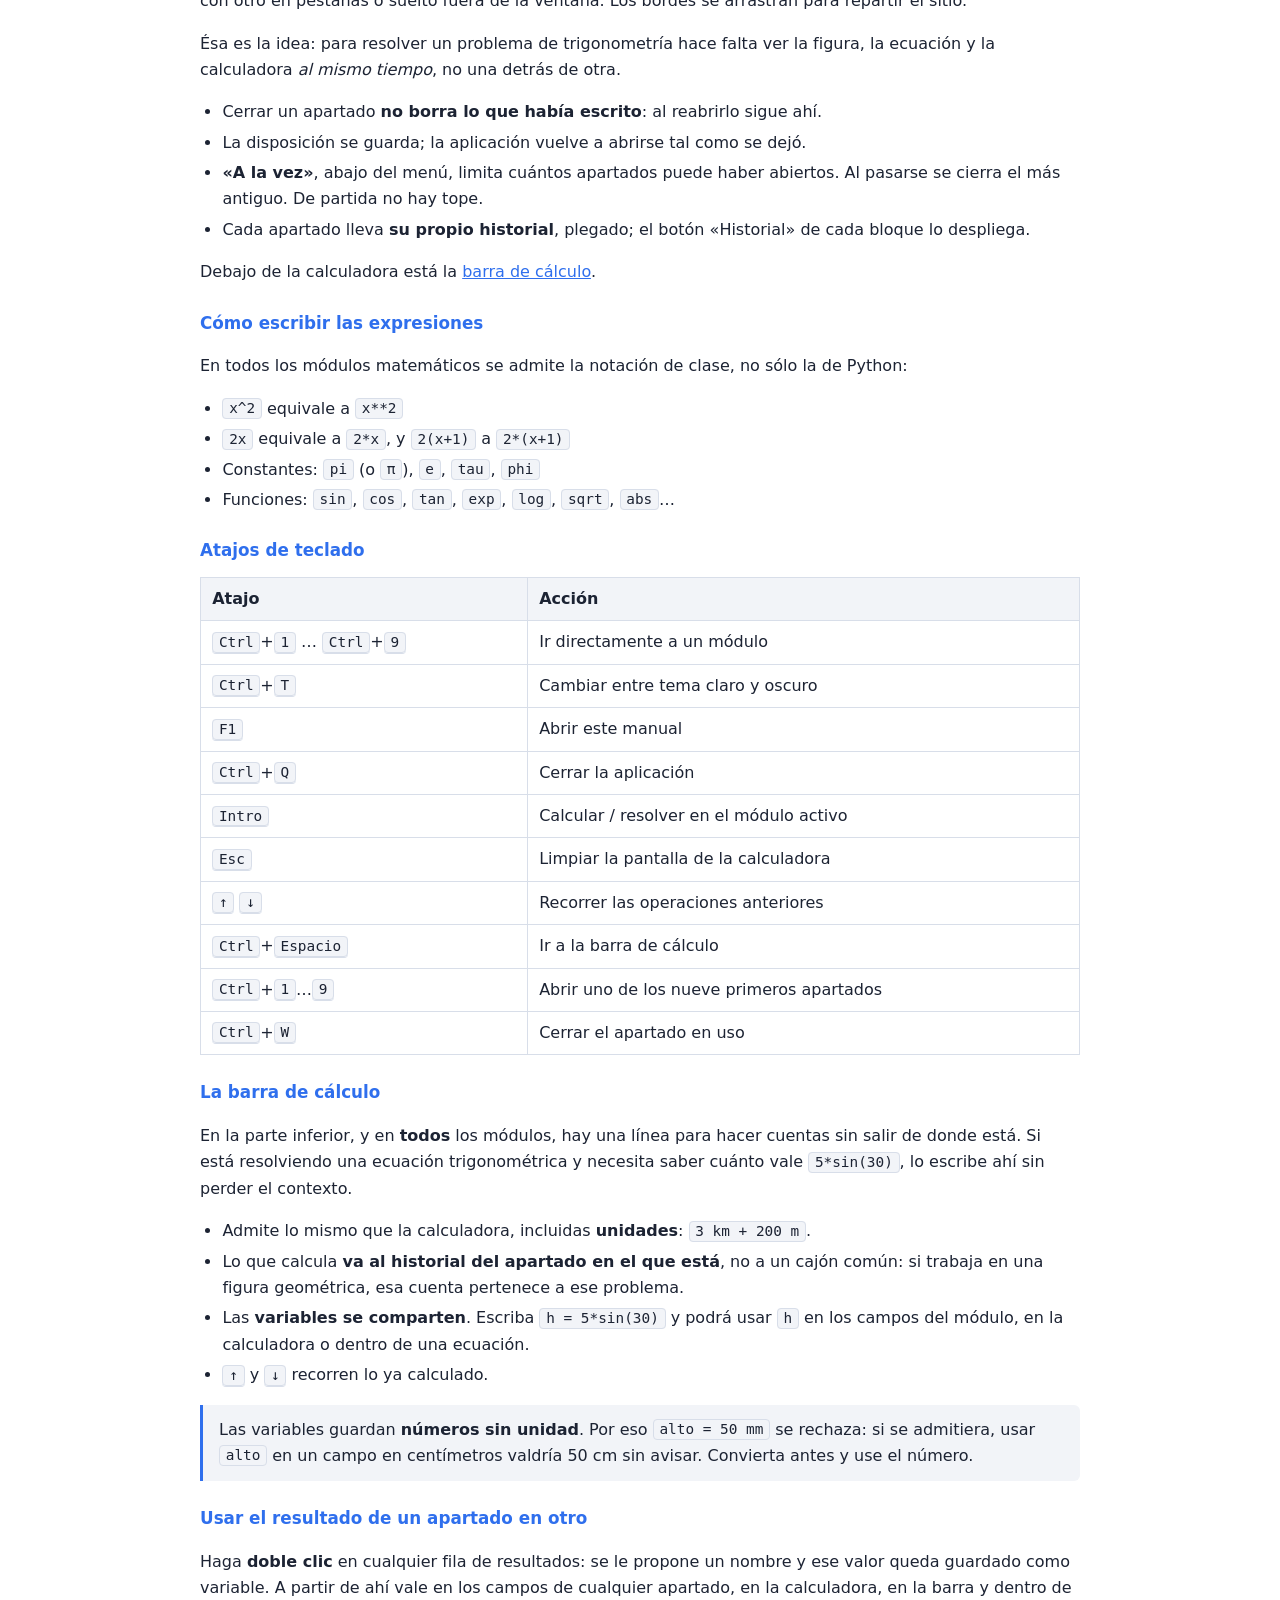
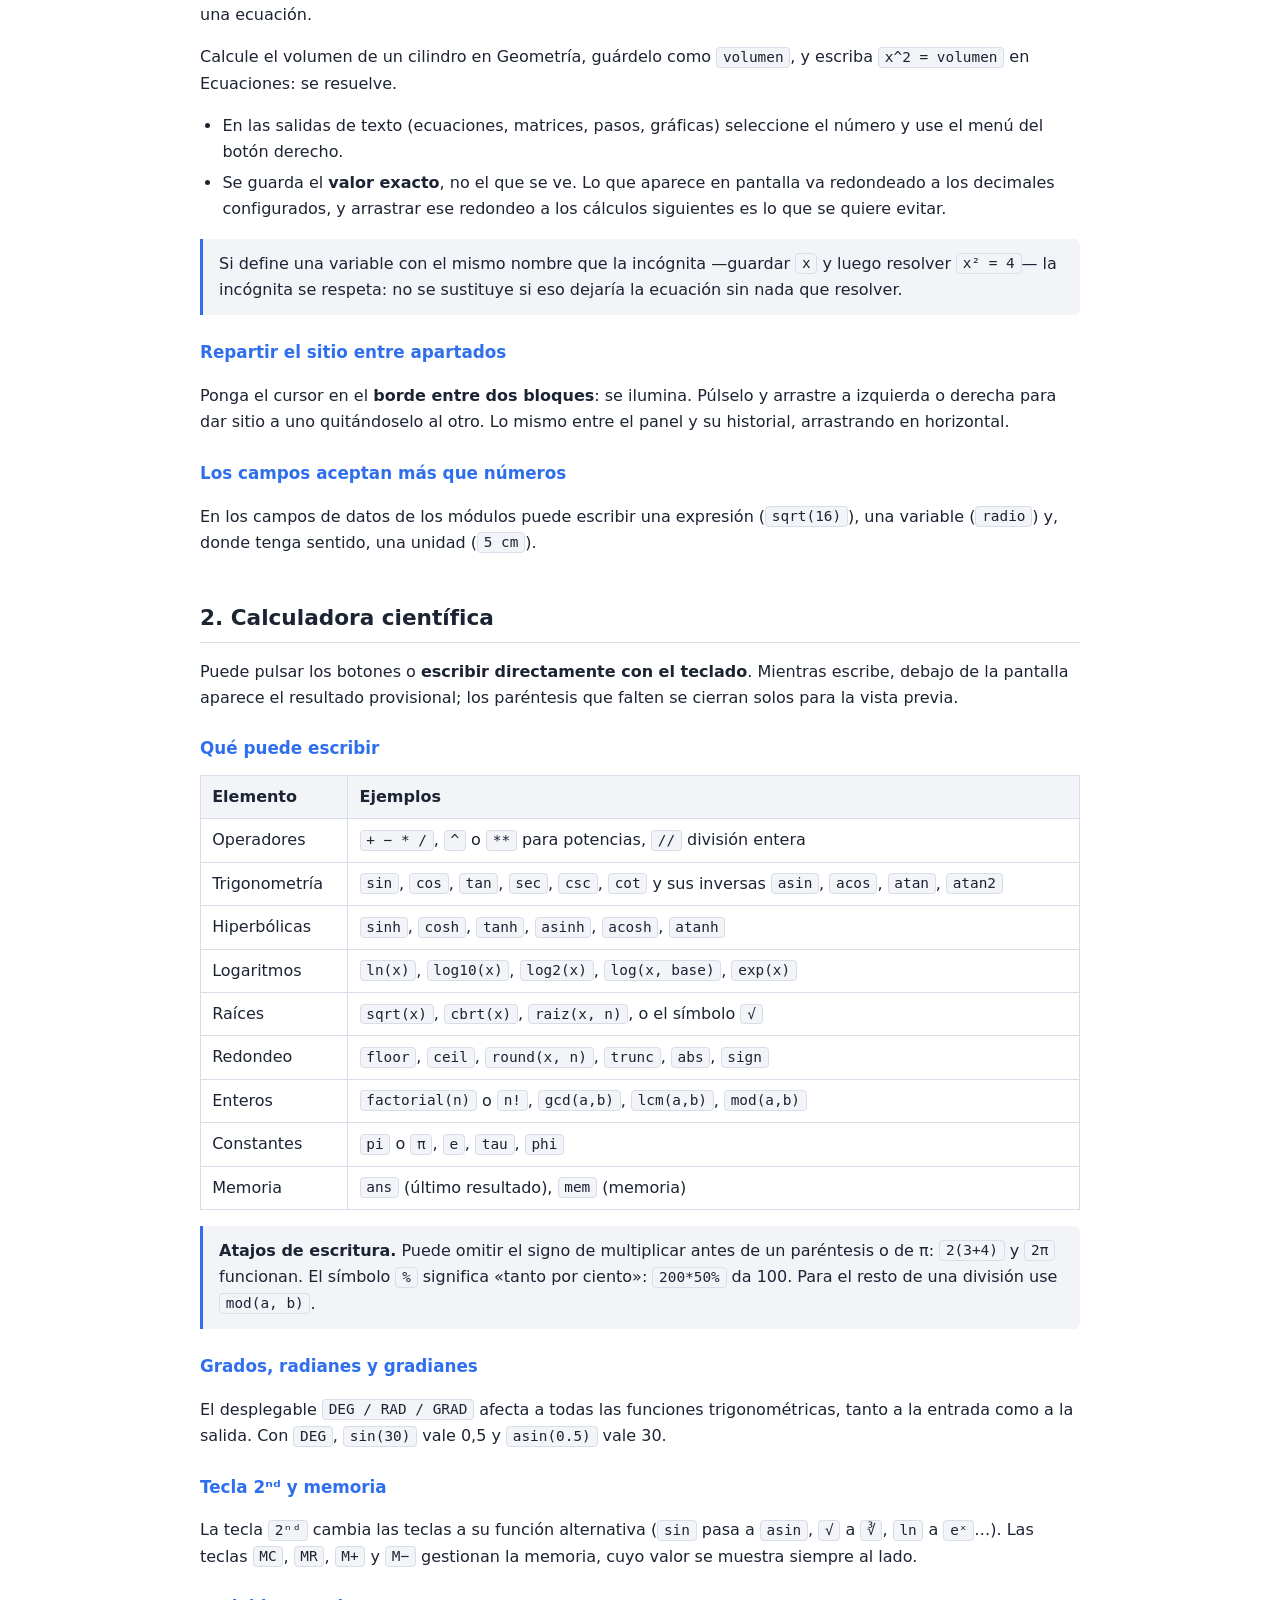
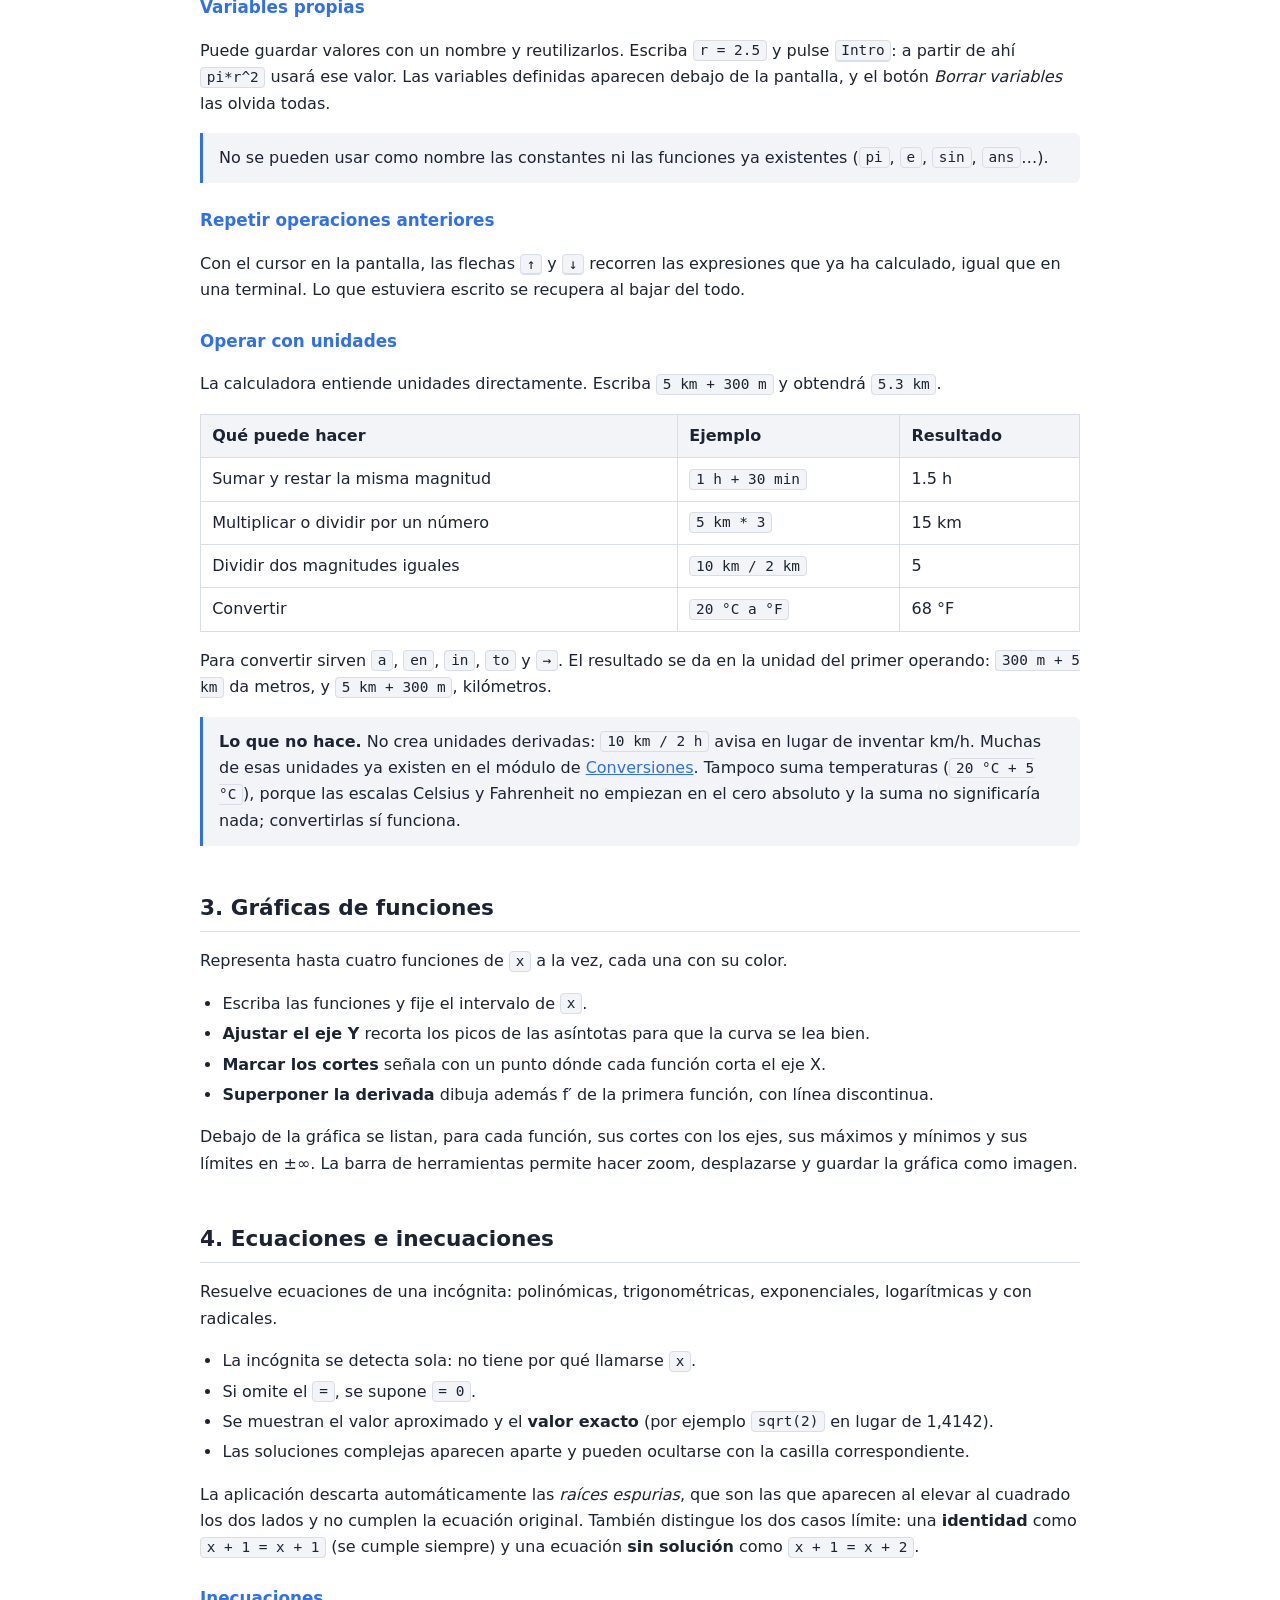
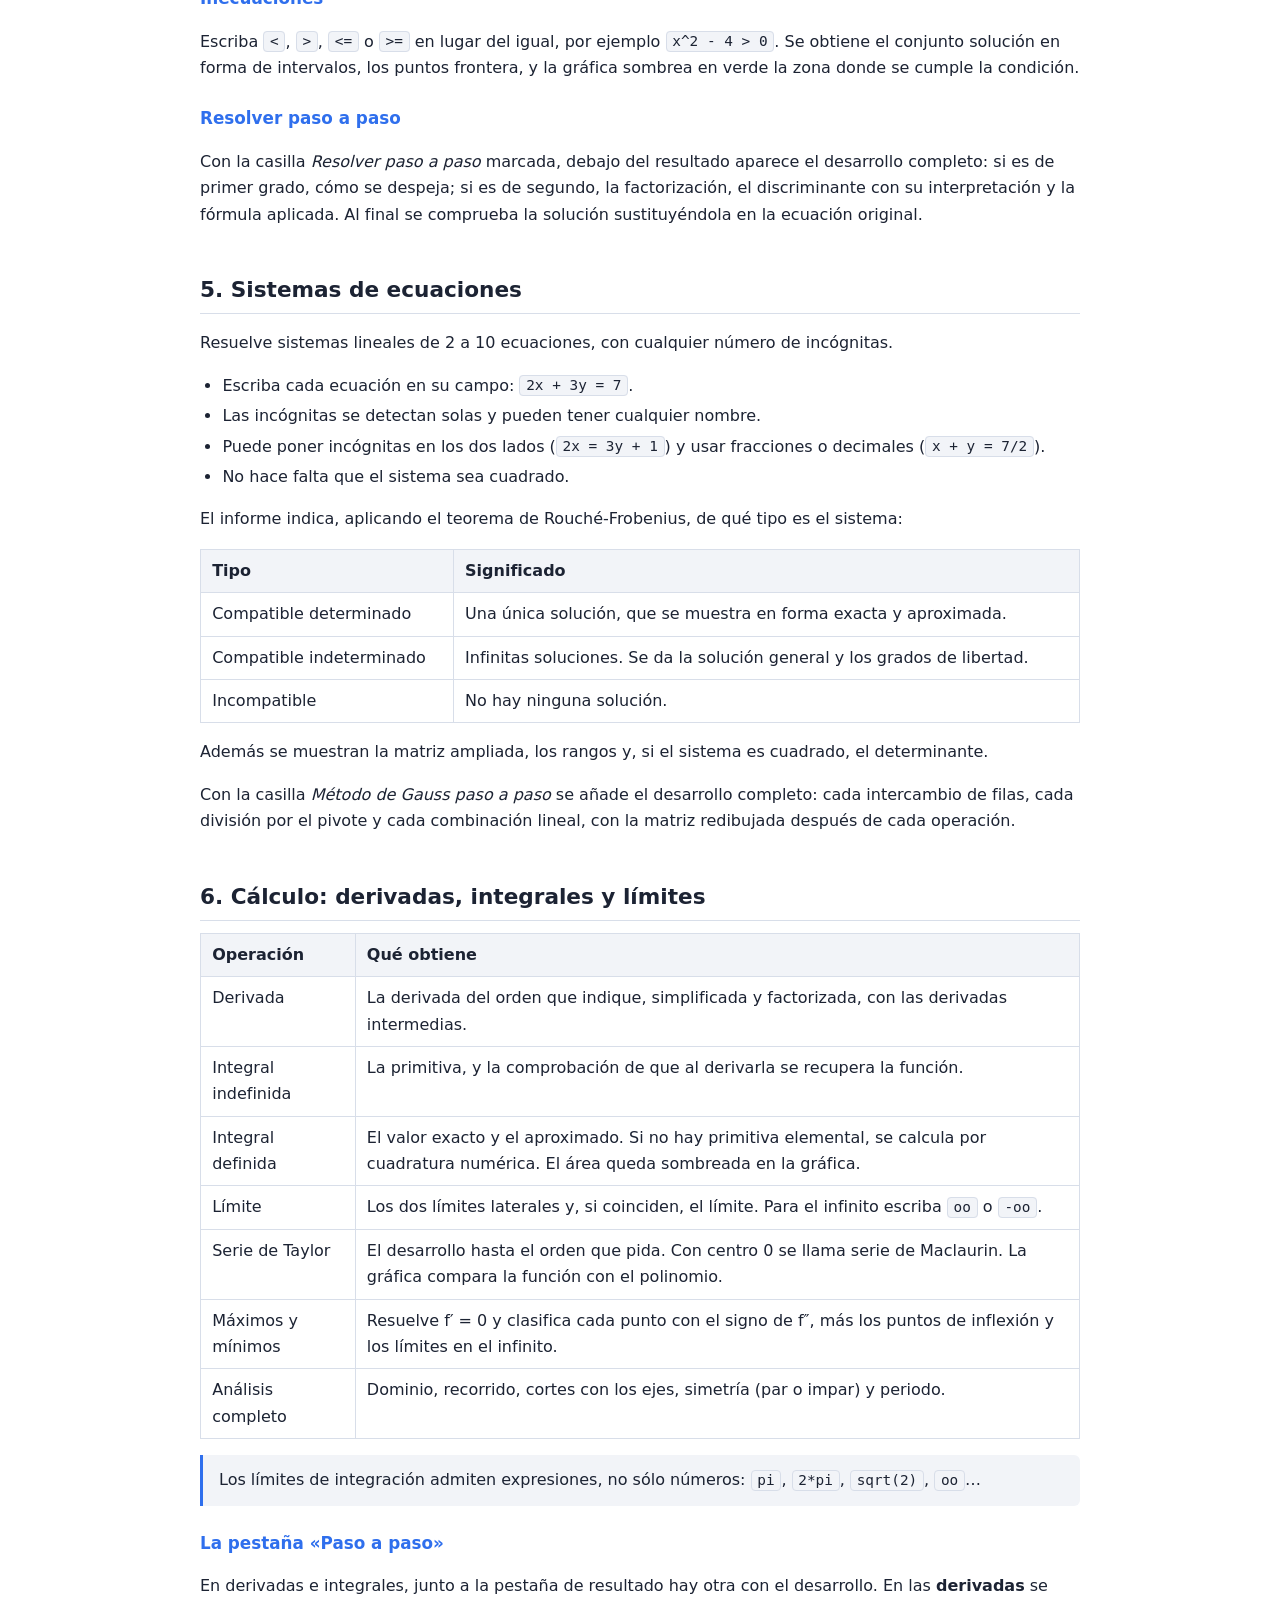
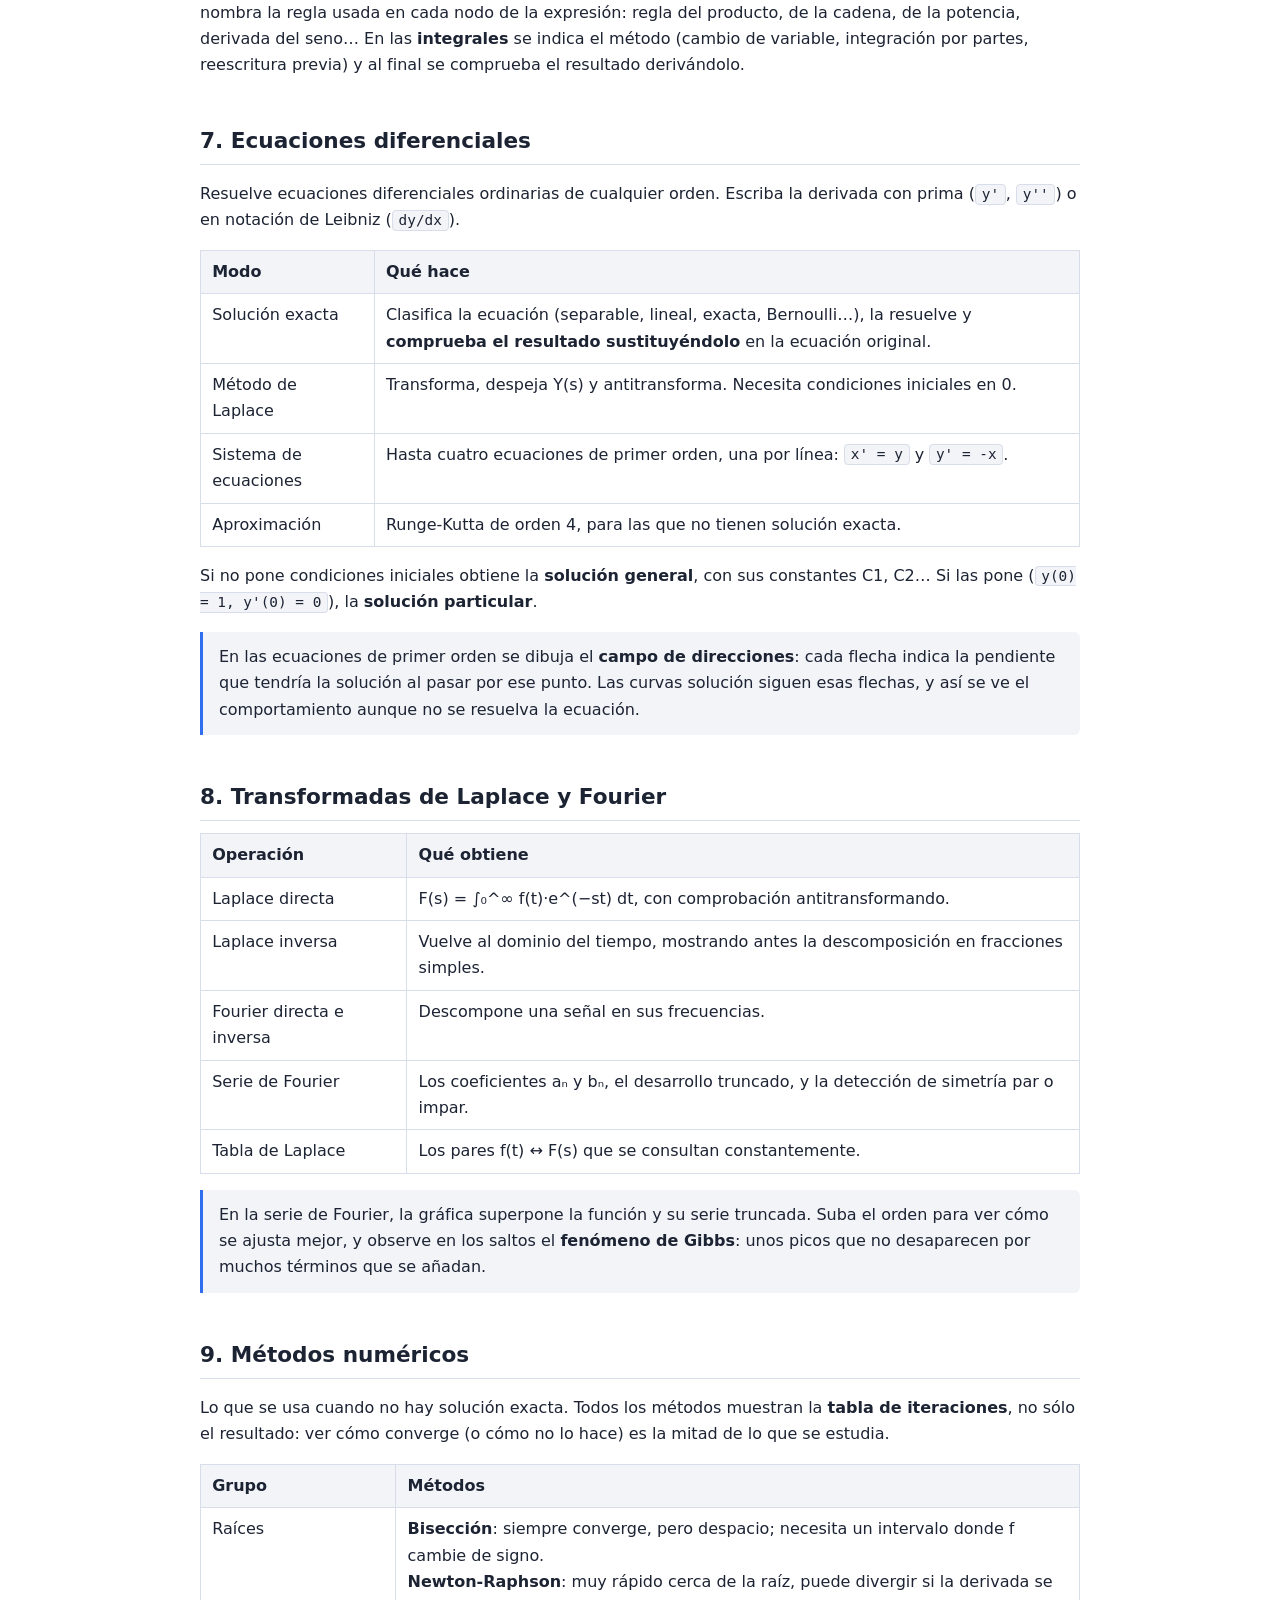
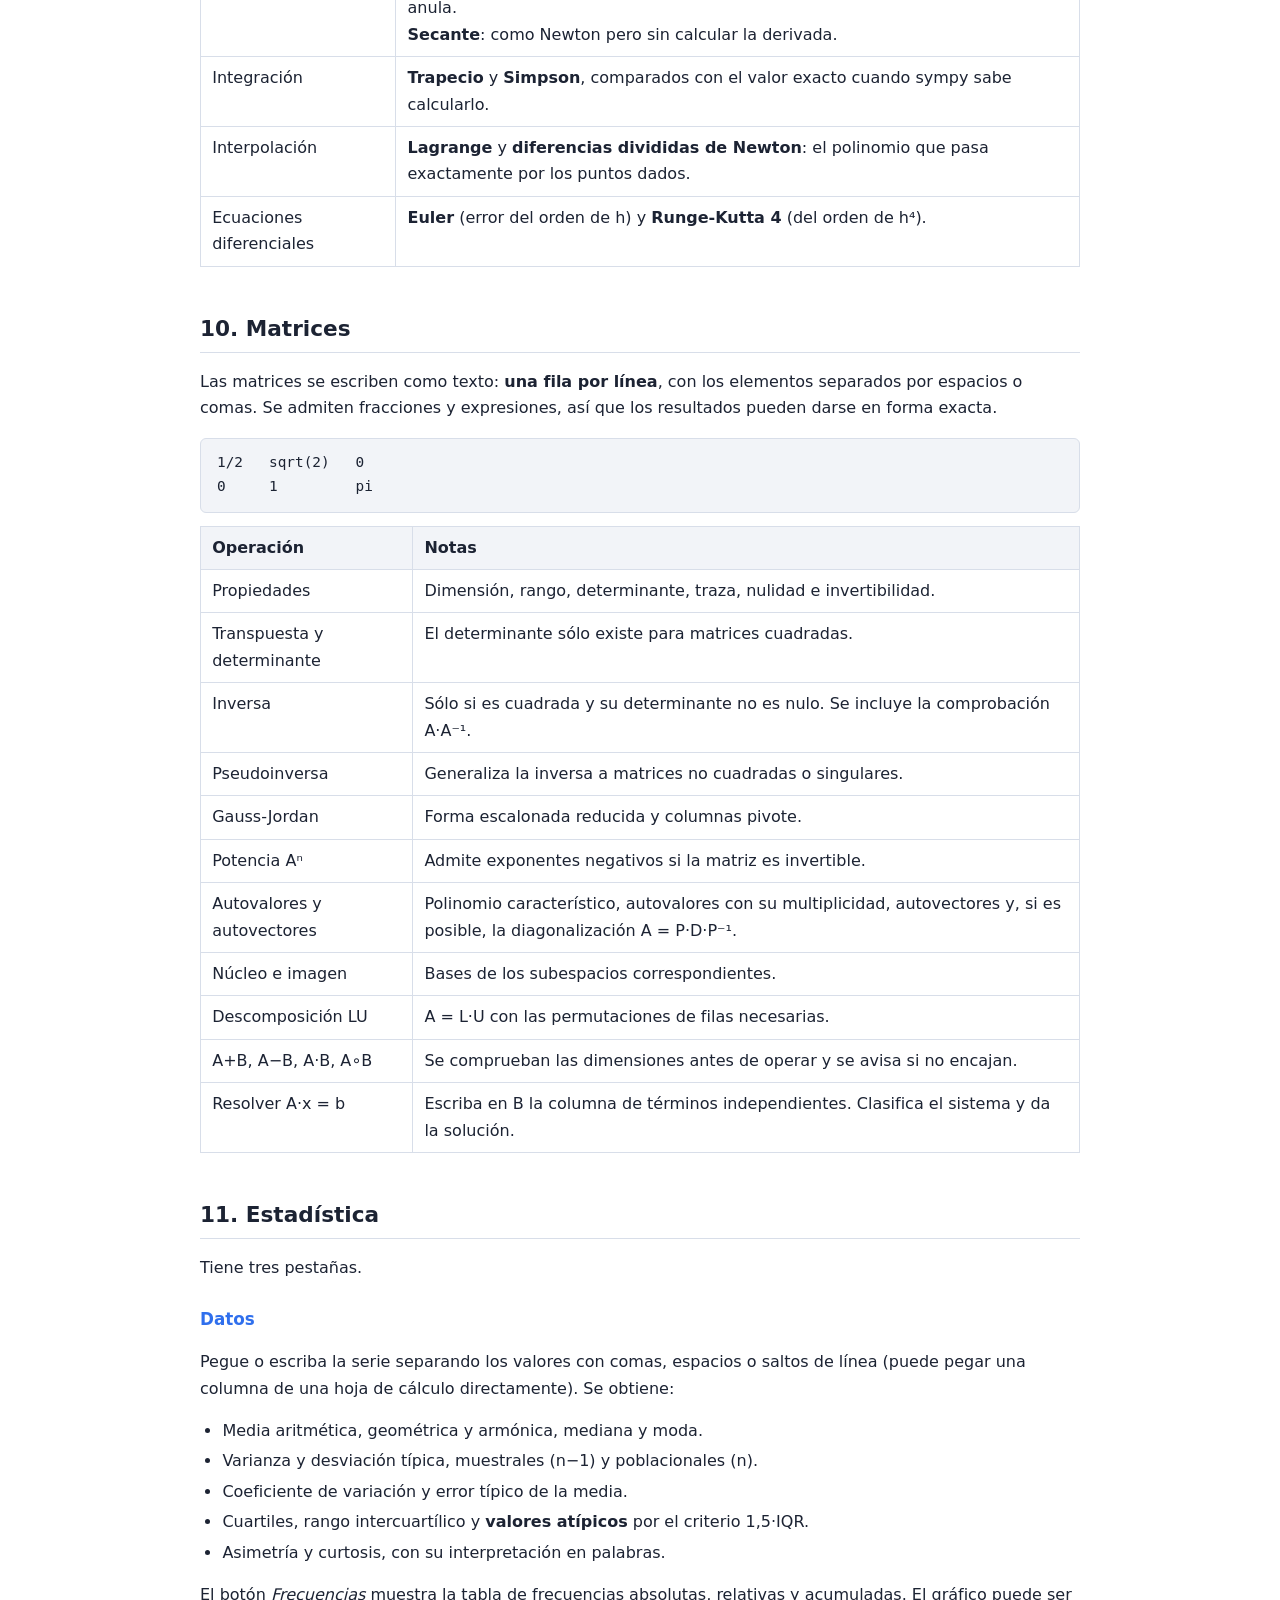
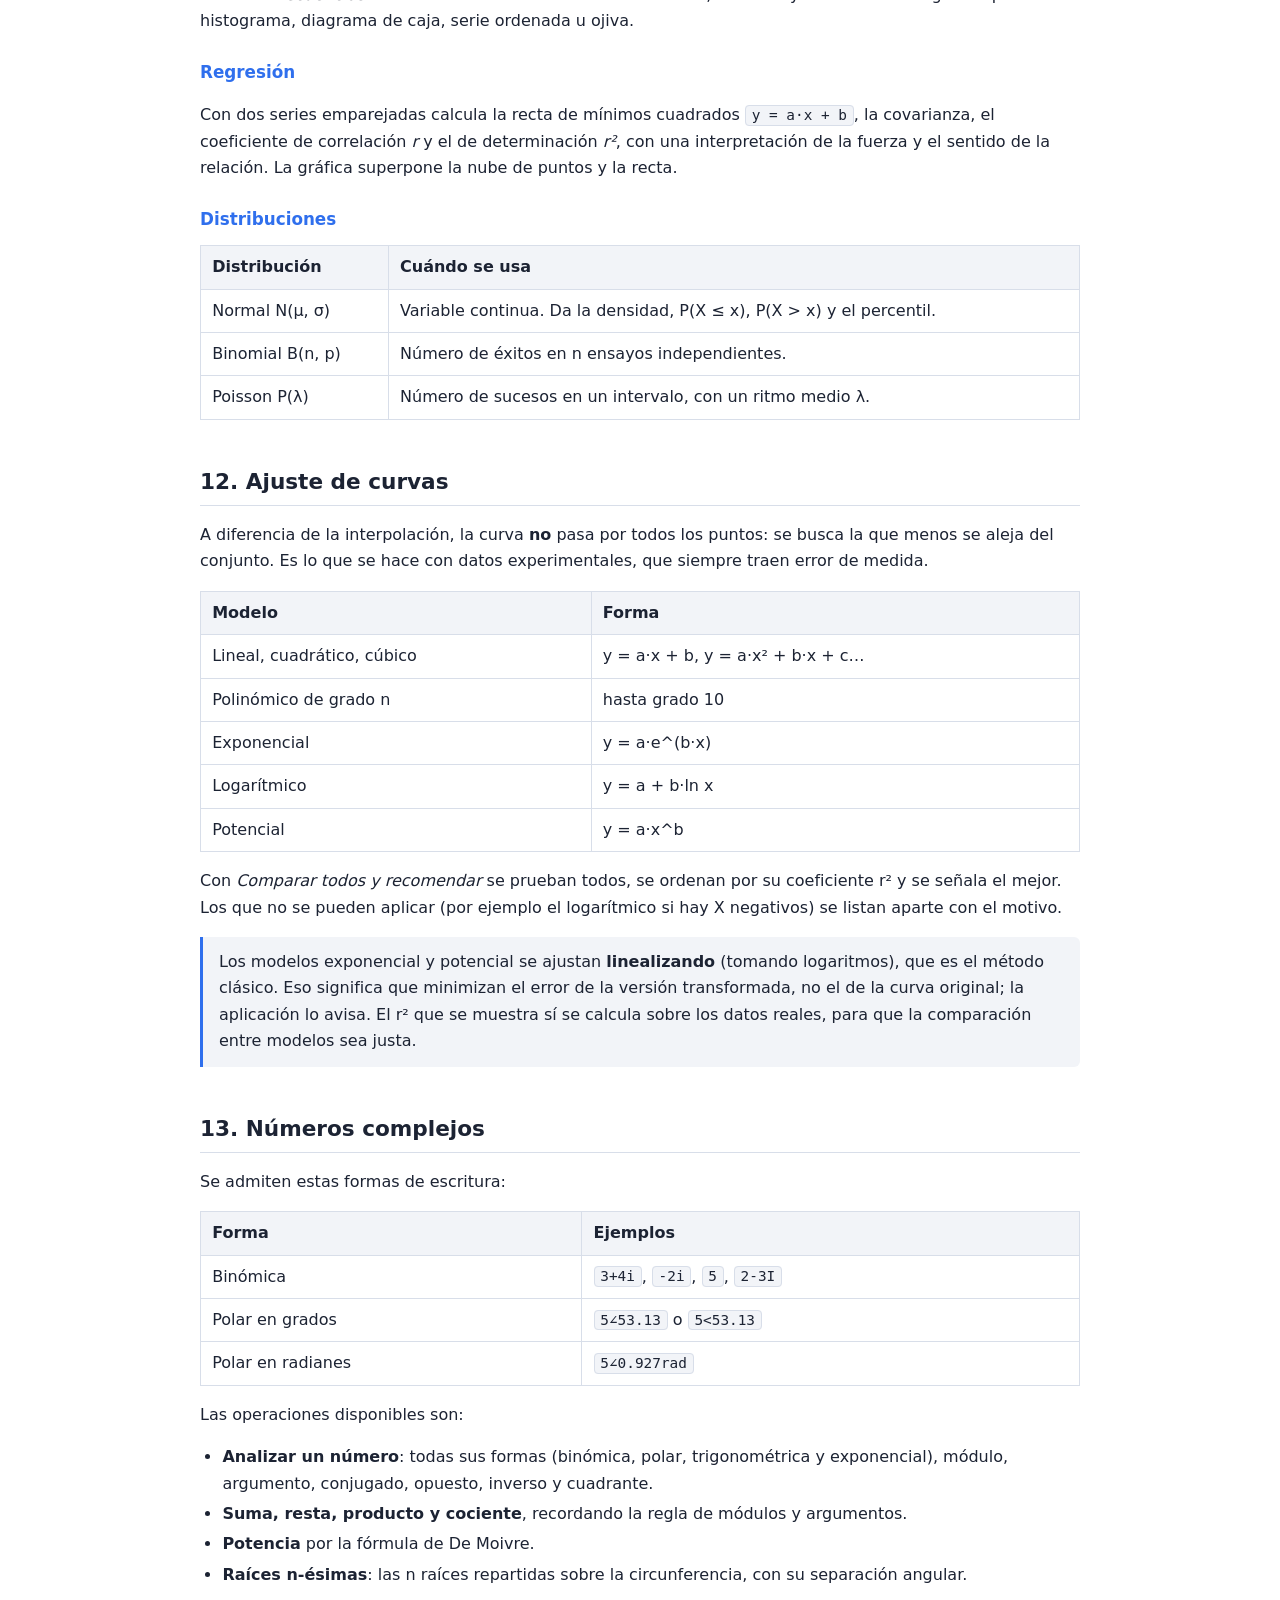
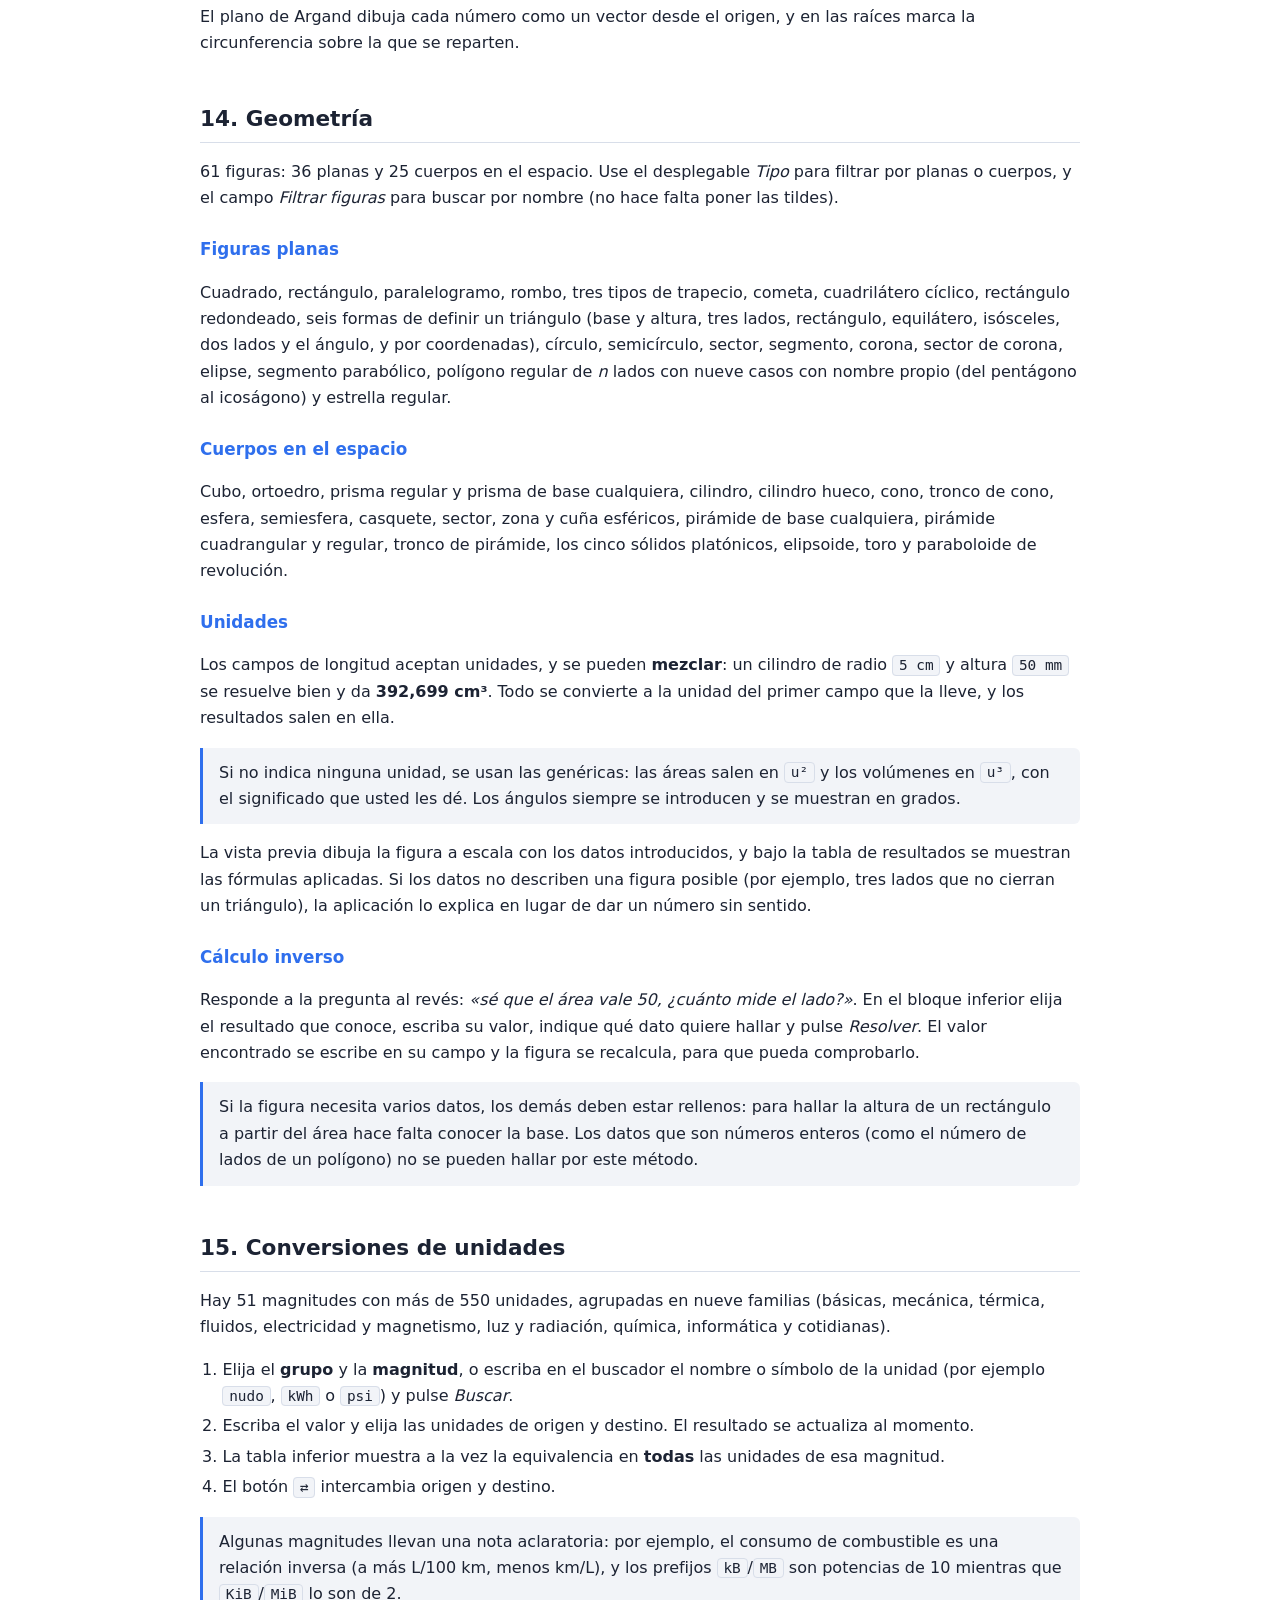
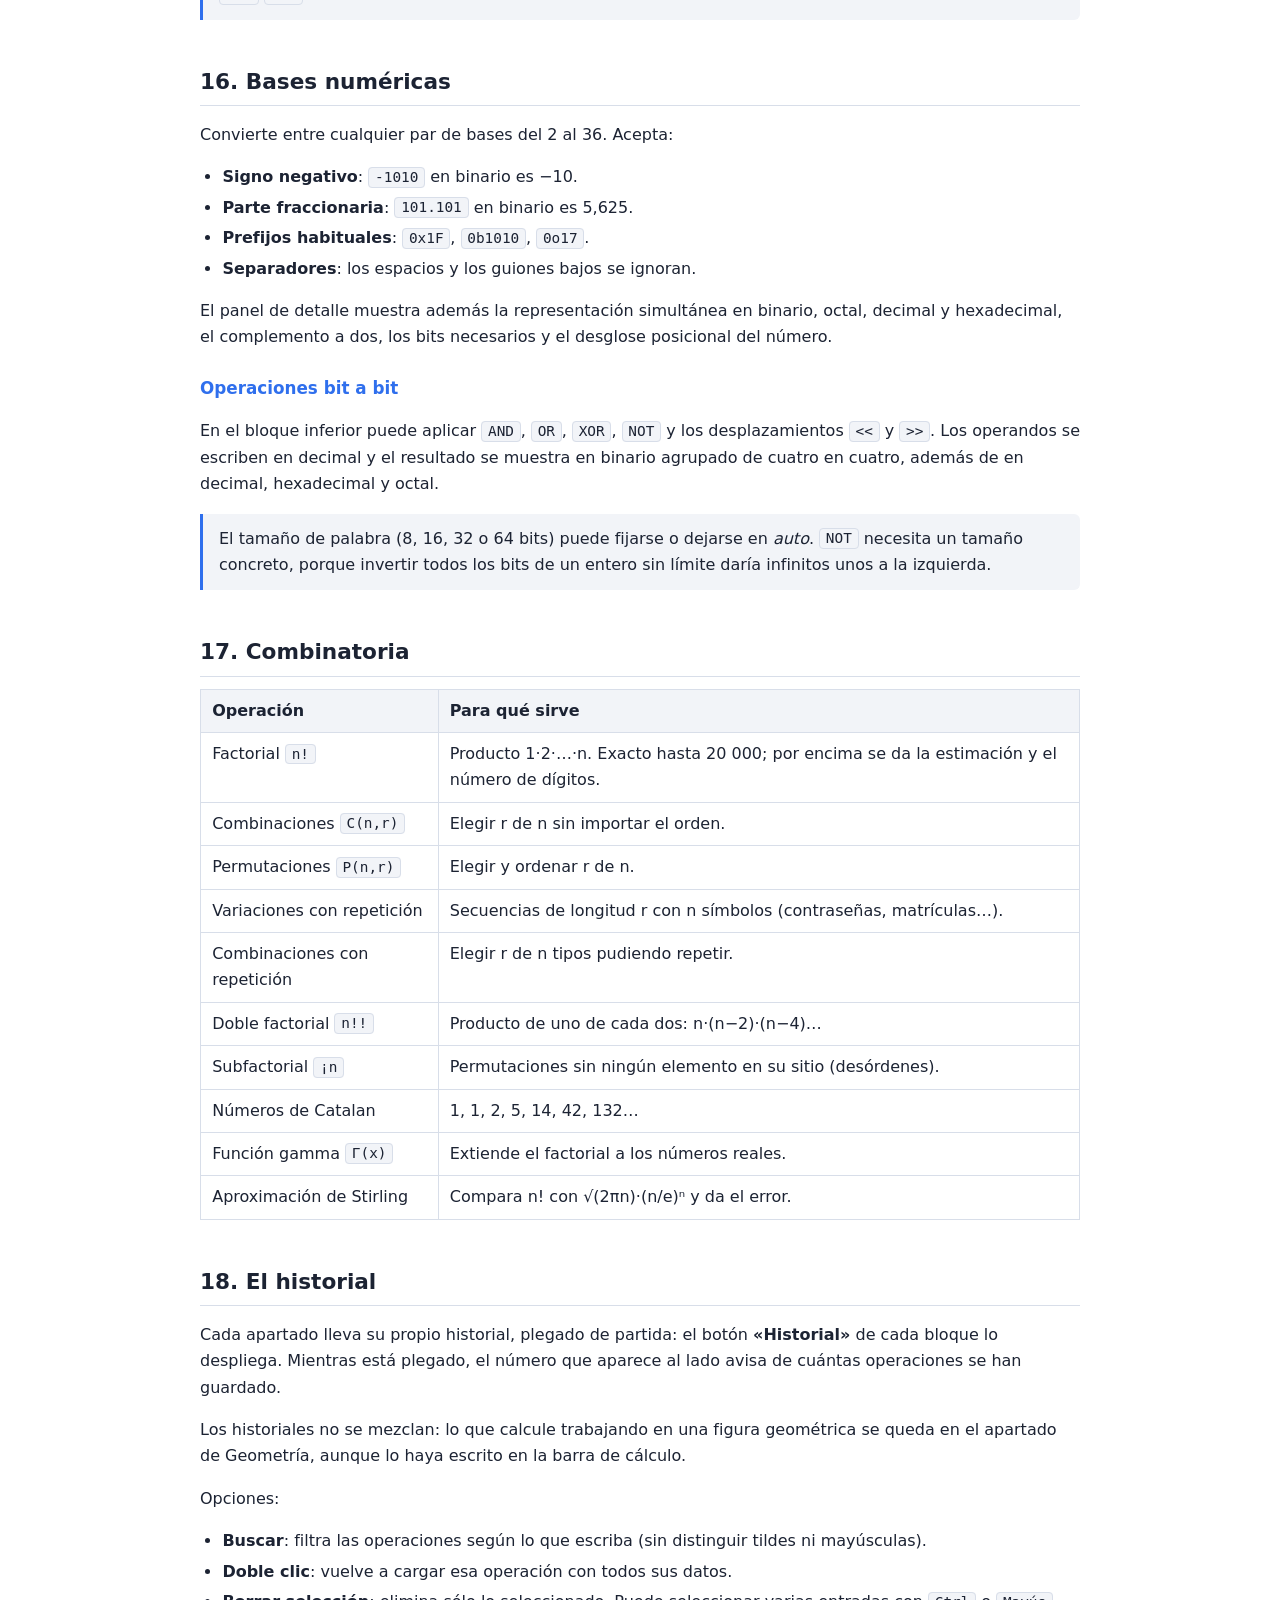
==== commit 6c47bbee: "Axioma 4.3.0: que se comporte como una aplicación, no como una instalación Abrirla costaba entre cua" ====
--- a/docs/manual_usuario.html
+++ b/docs/manual_usuario.html
@@ -101,7 +101,13 @@
   <li>En el teléfono, el menú del navegador ofrece <b>«Añadir a la pantalla de
       inicio»</b>: queda como una aplicación más.</li>
   <li>La primera visita descarga Python entero y tarda unos segundos. A partir
-      de ahí <b>funciona sin conexión</b>.</li>
+      de ahí <b>funciona sin conexión</b>, y queda guardada entera: no hace
+      falta haber entrado en cada apartado para que funcionen sin cobertura.</li>
+  <li><b>Abre al momento.</b> La calculadora aparece en medio segundo; el motor
+      termina de prepararse por detrás, avisando en una franja fina. Si escribe
+      una cuenta mientras tanto, se resuelve en cuanto esté listo.</li>
+  <li><b>Sigue donde lo dejó</b>: al volver recupera el apartado en el que
+      estaba, lo escrito en cada campo y las variables.</li>
   <li>En el móvil se ve un apartado cada vez, con el menú abajo; en el
       ordenador, varios a la vez en columnas.</li>
 </ul>
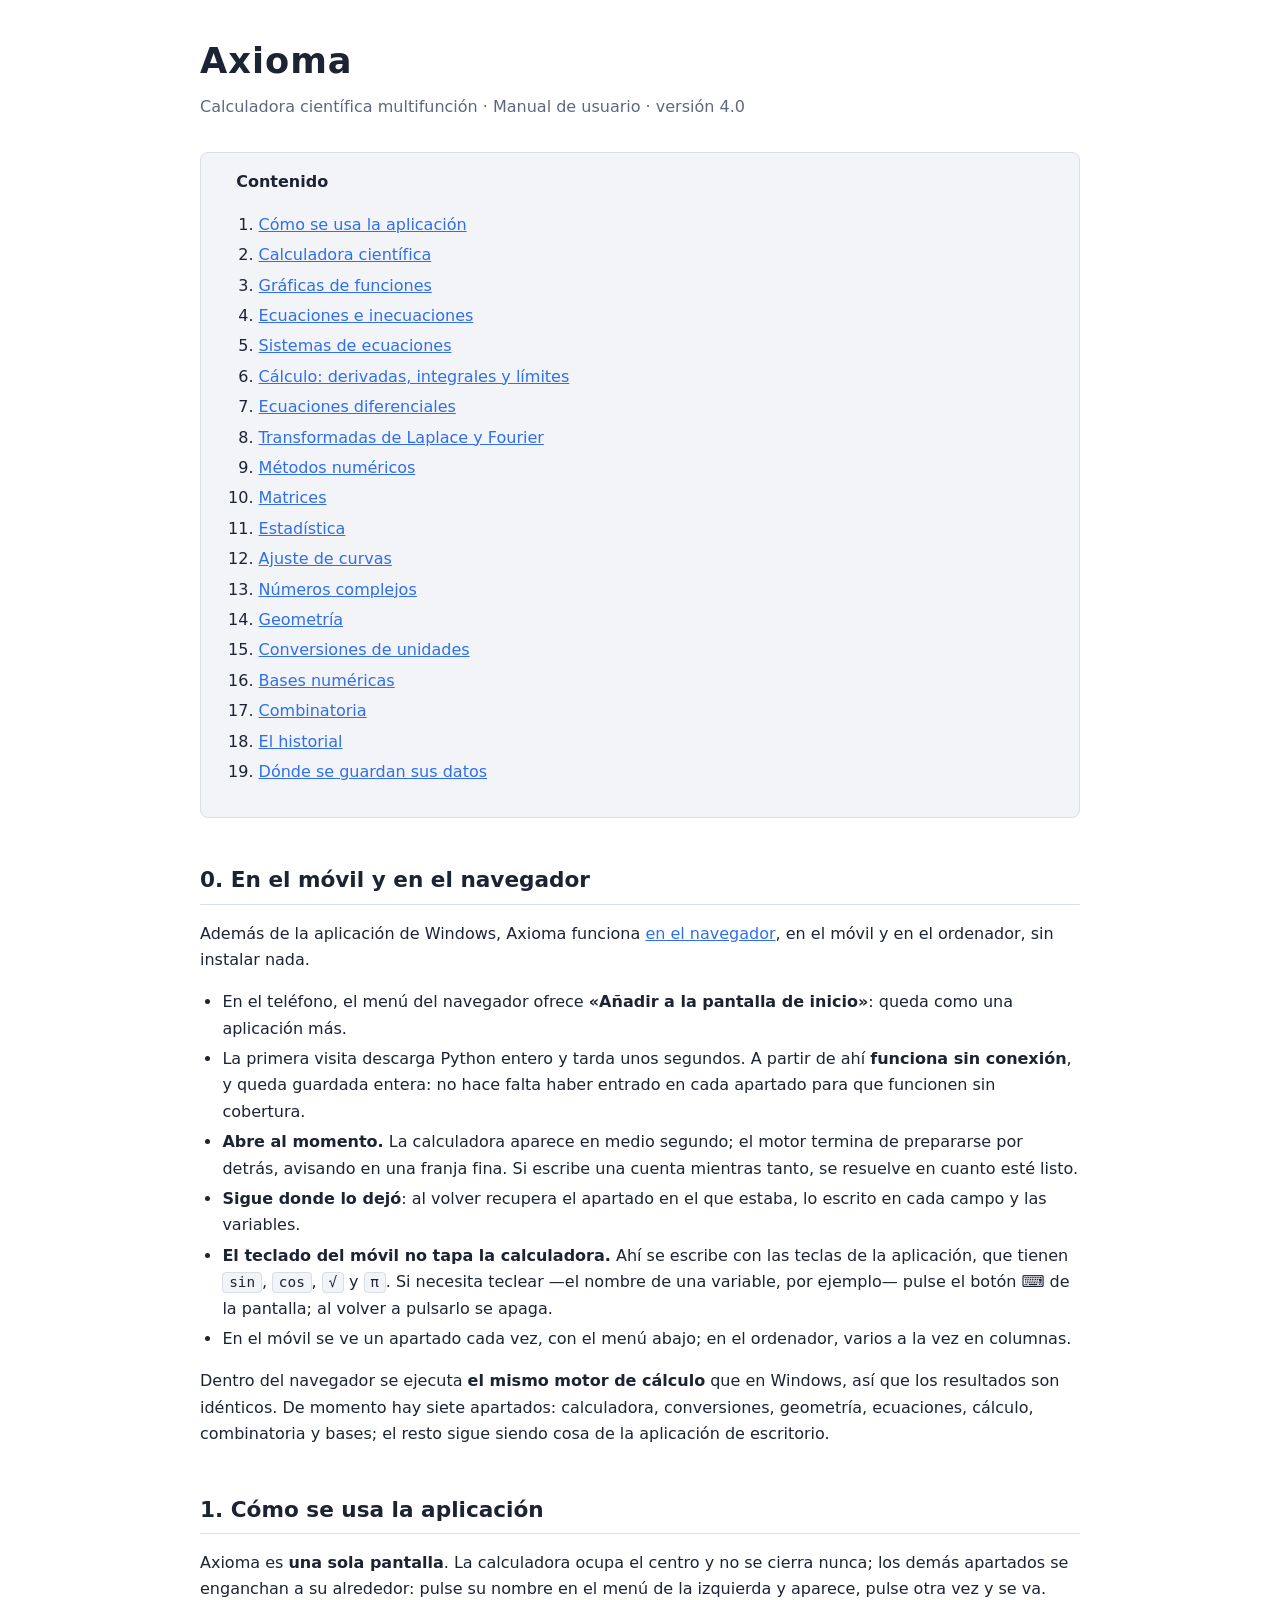
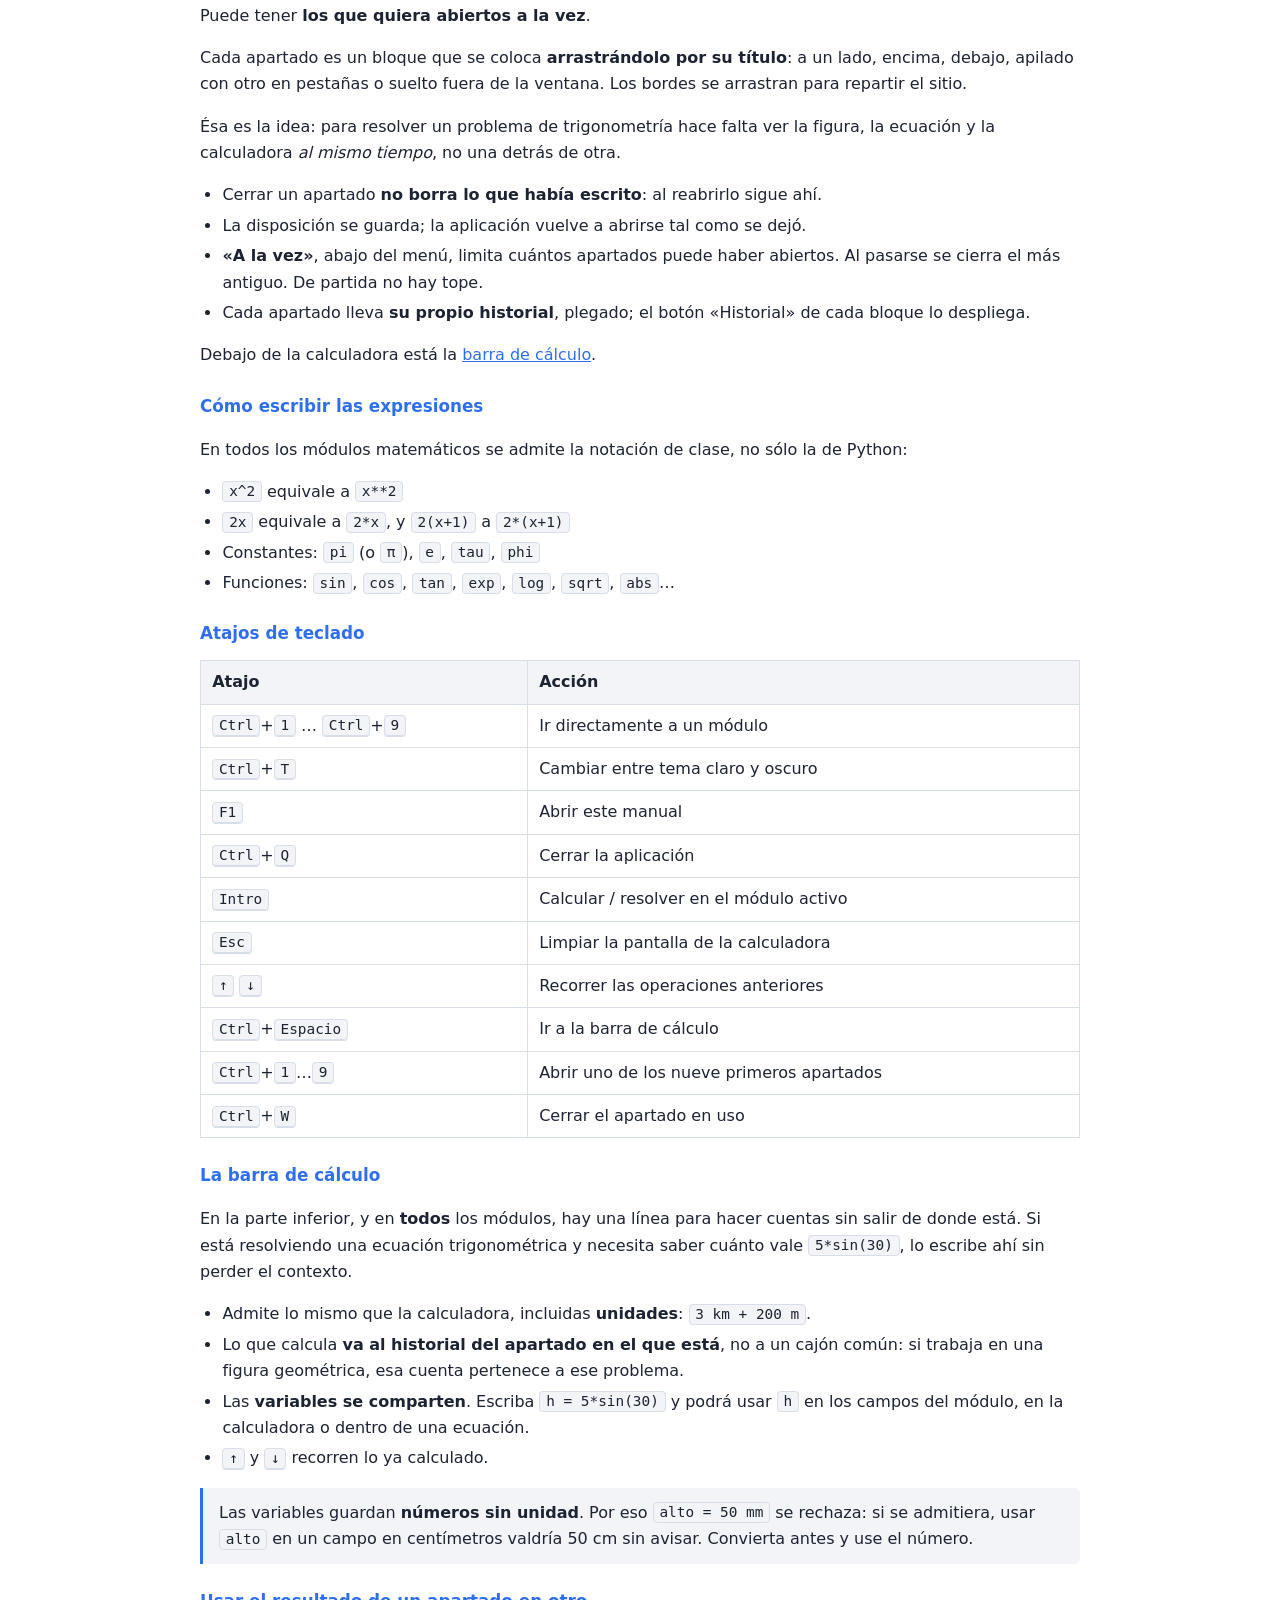
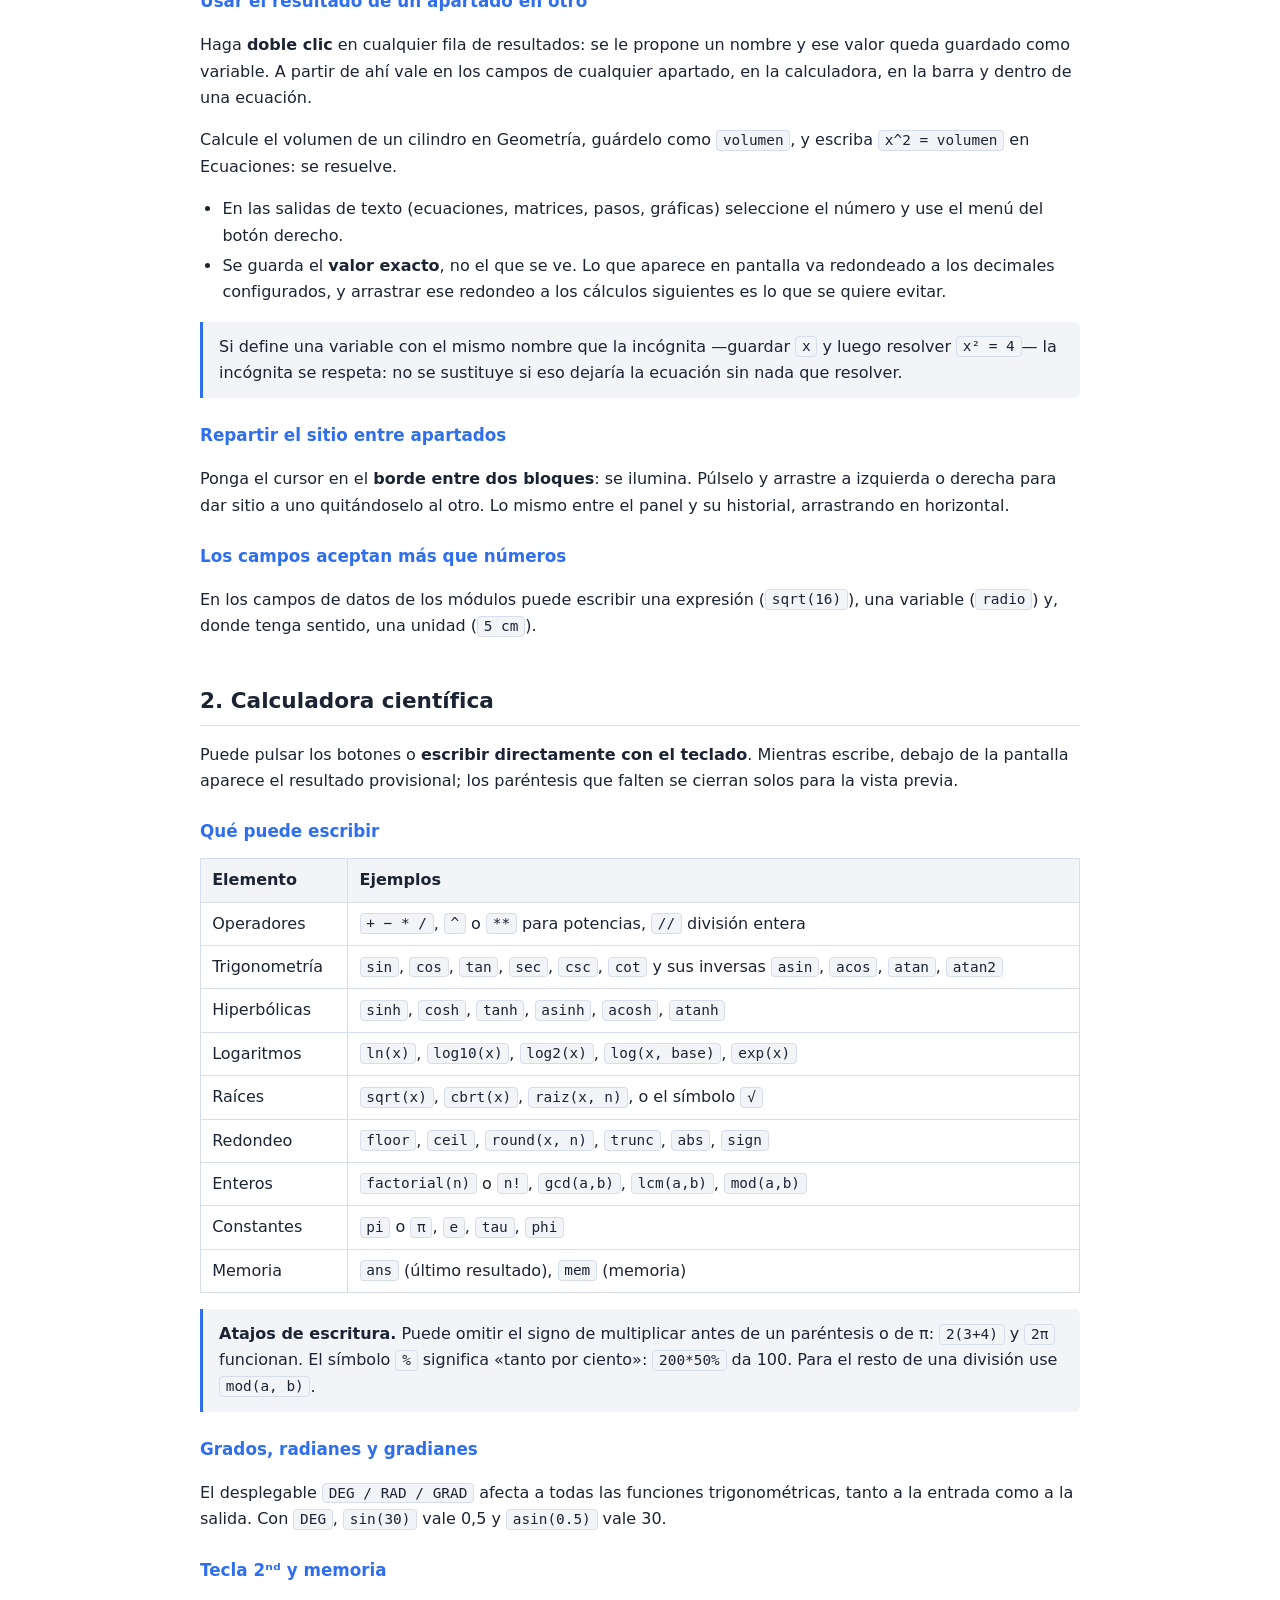
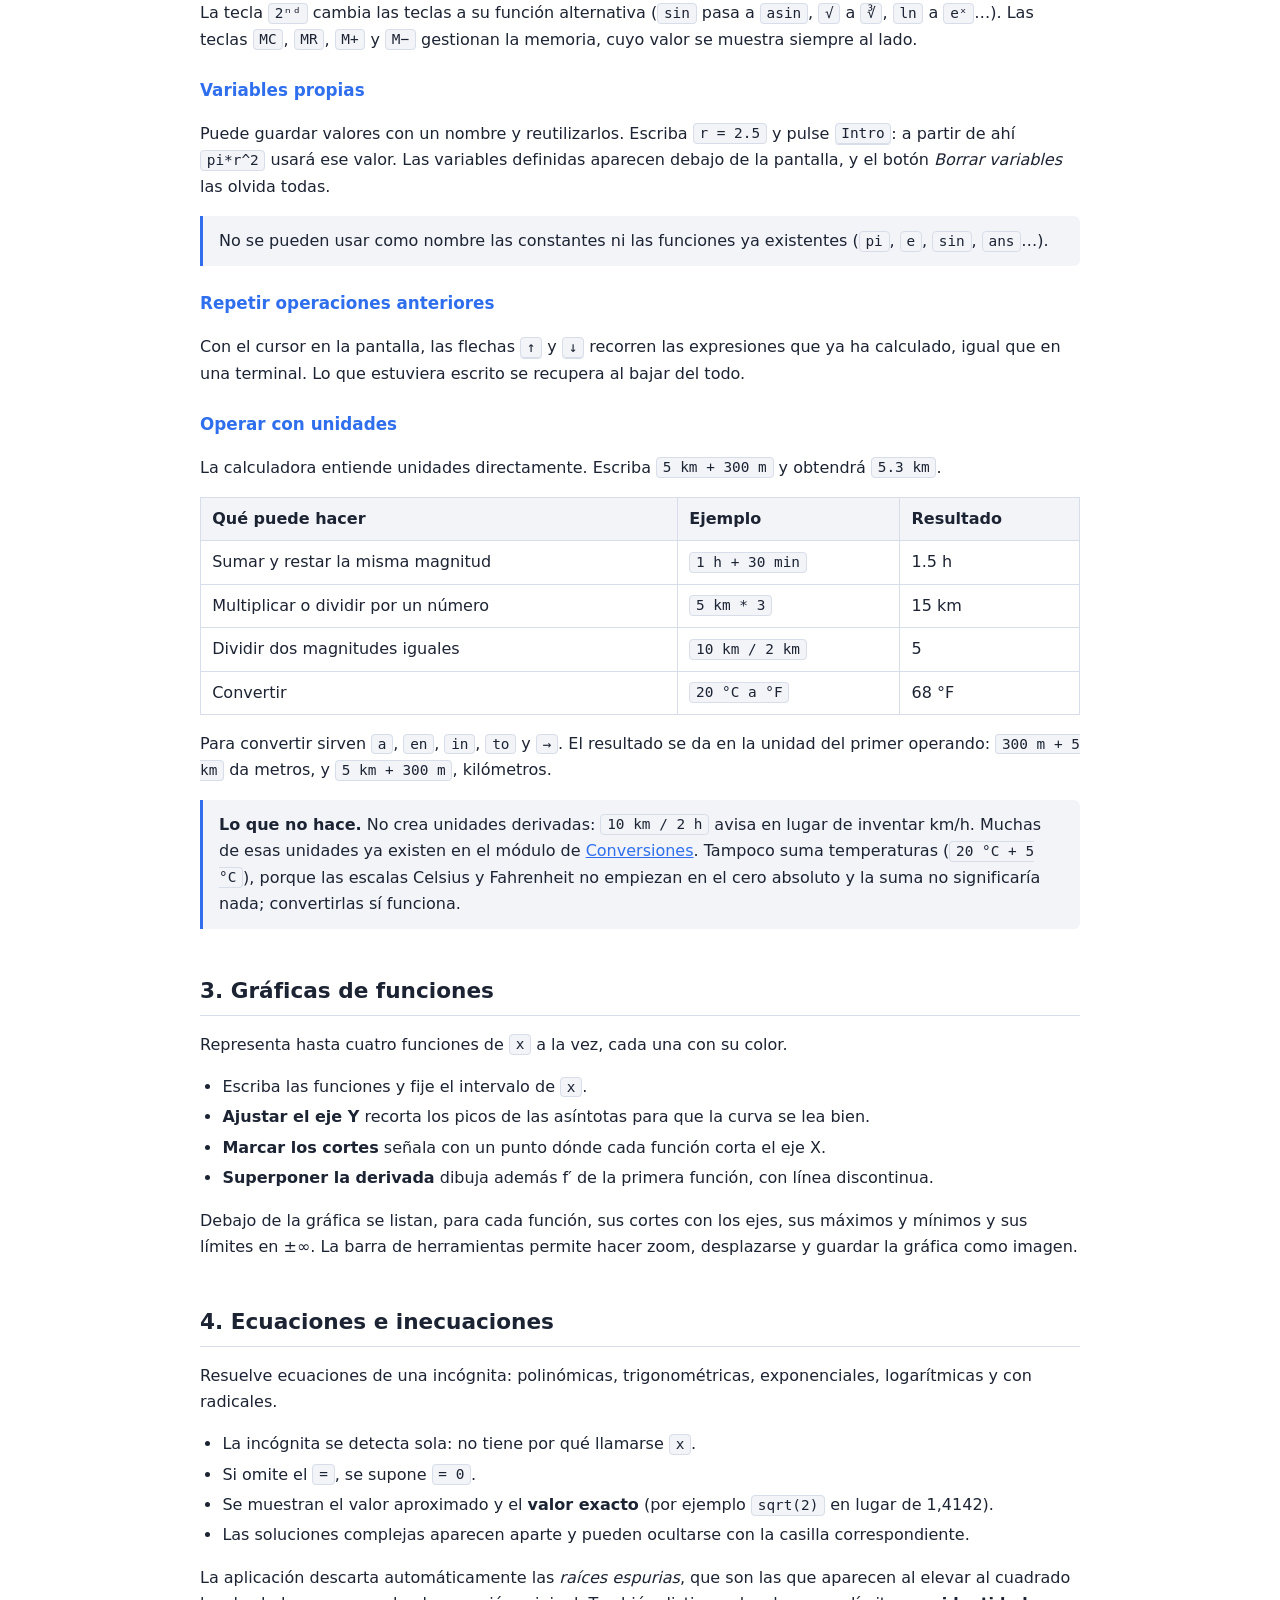
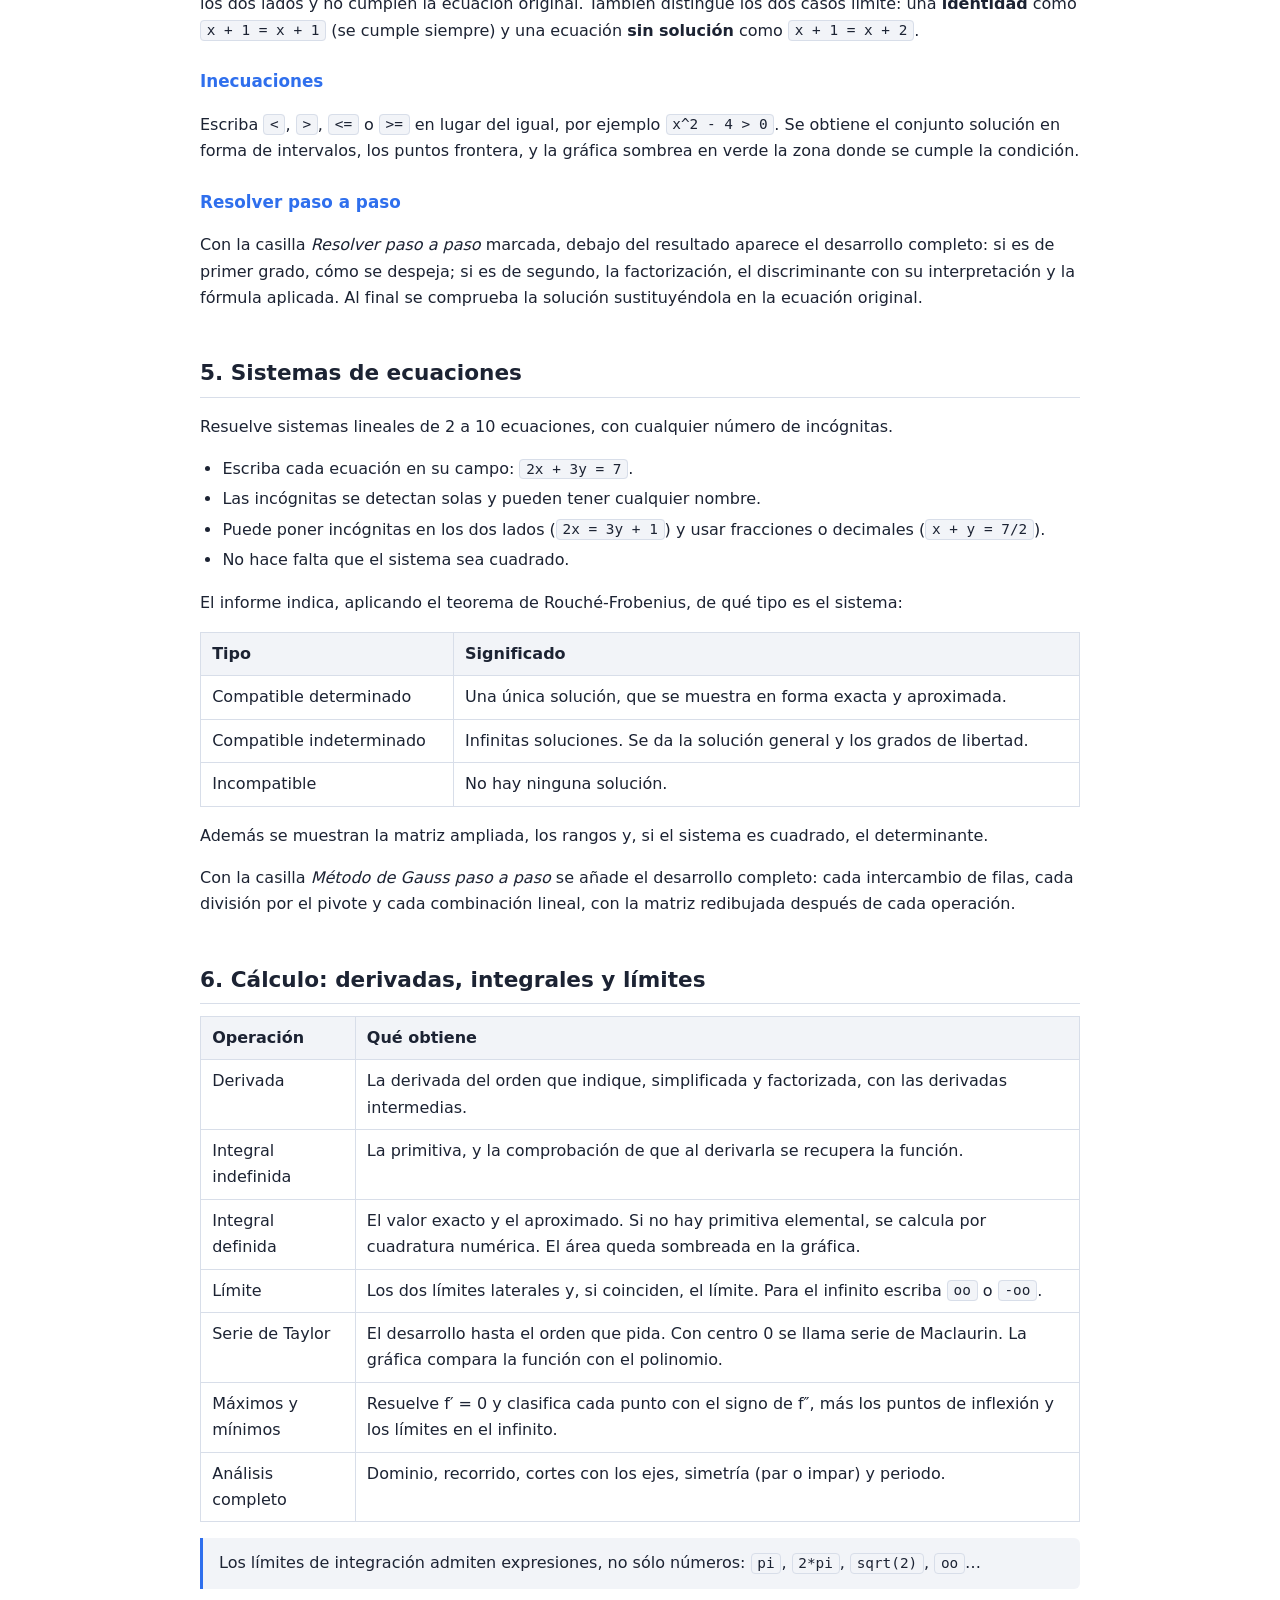
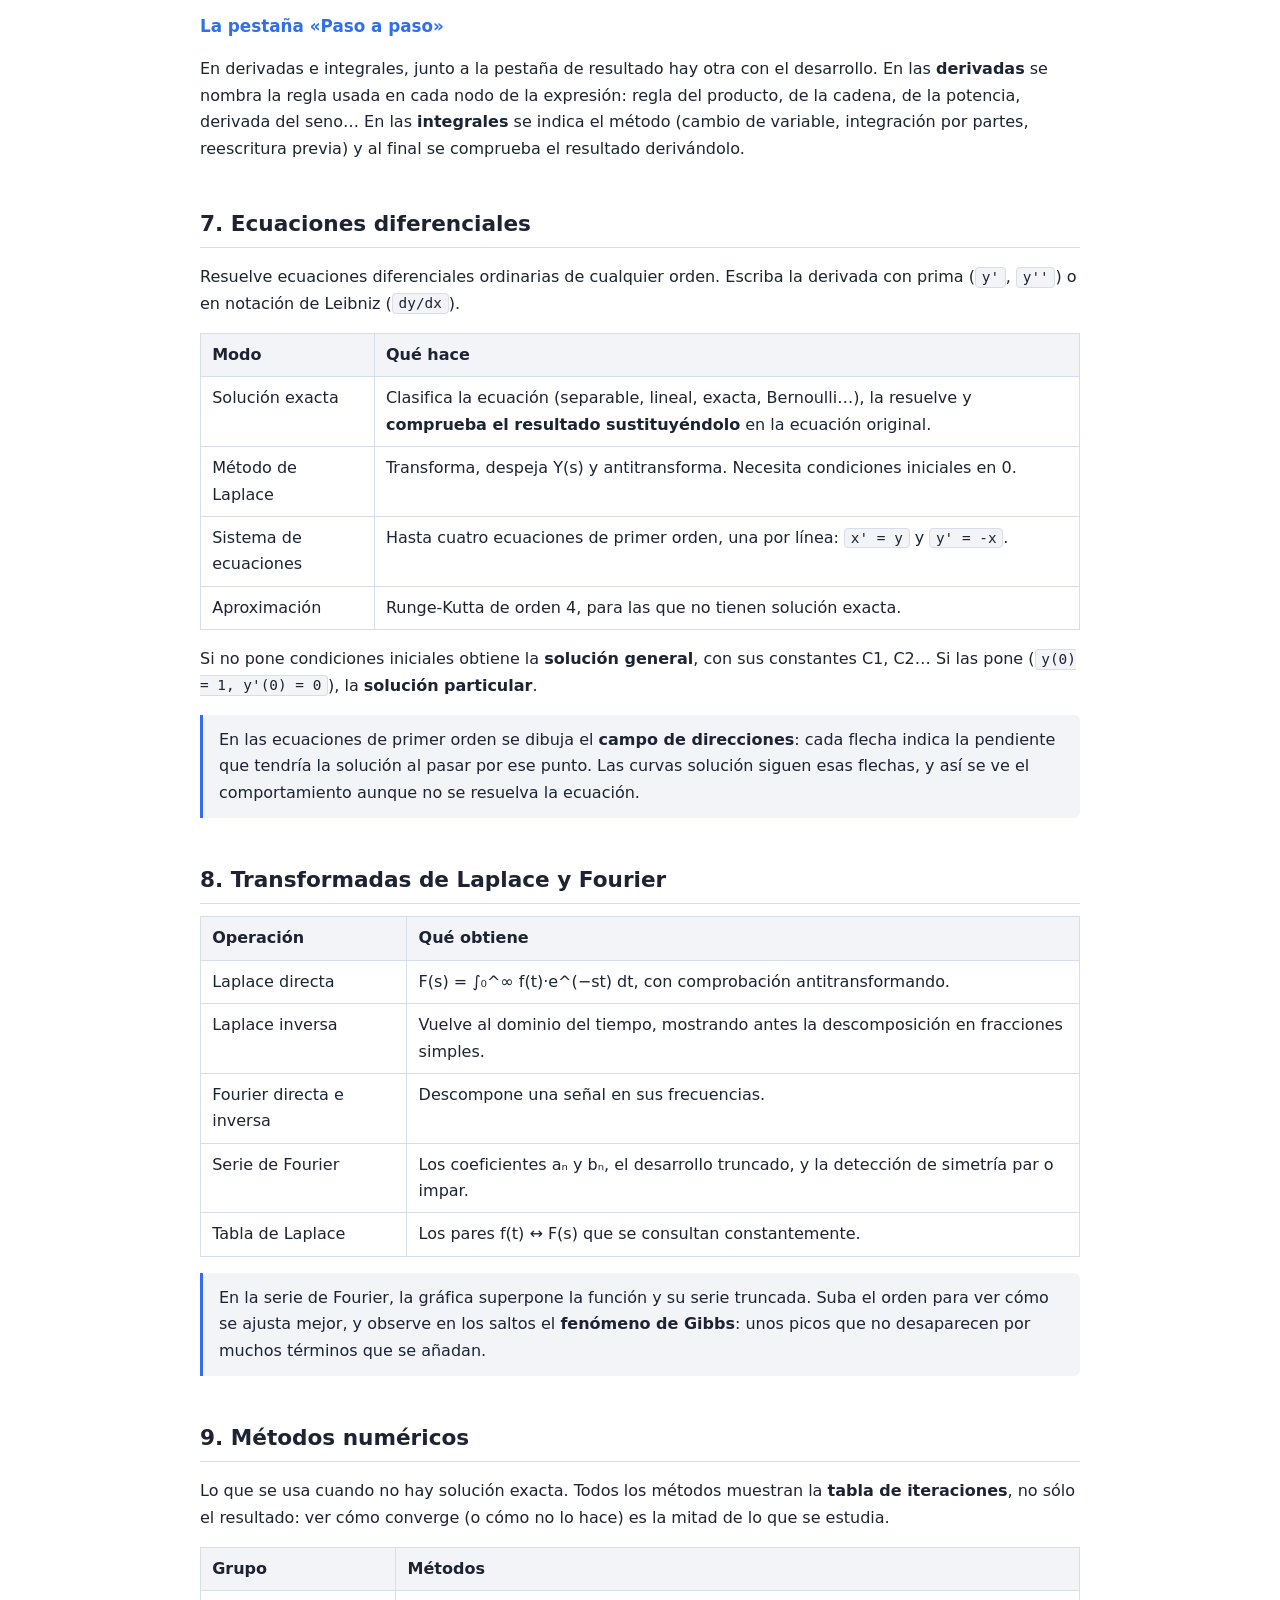
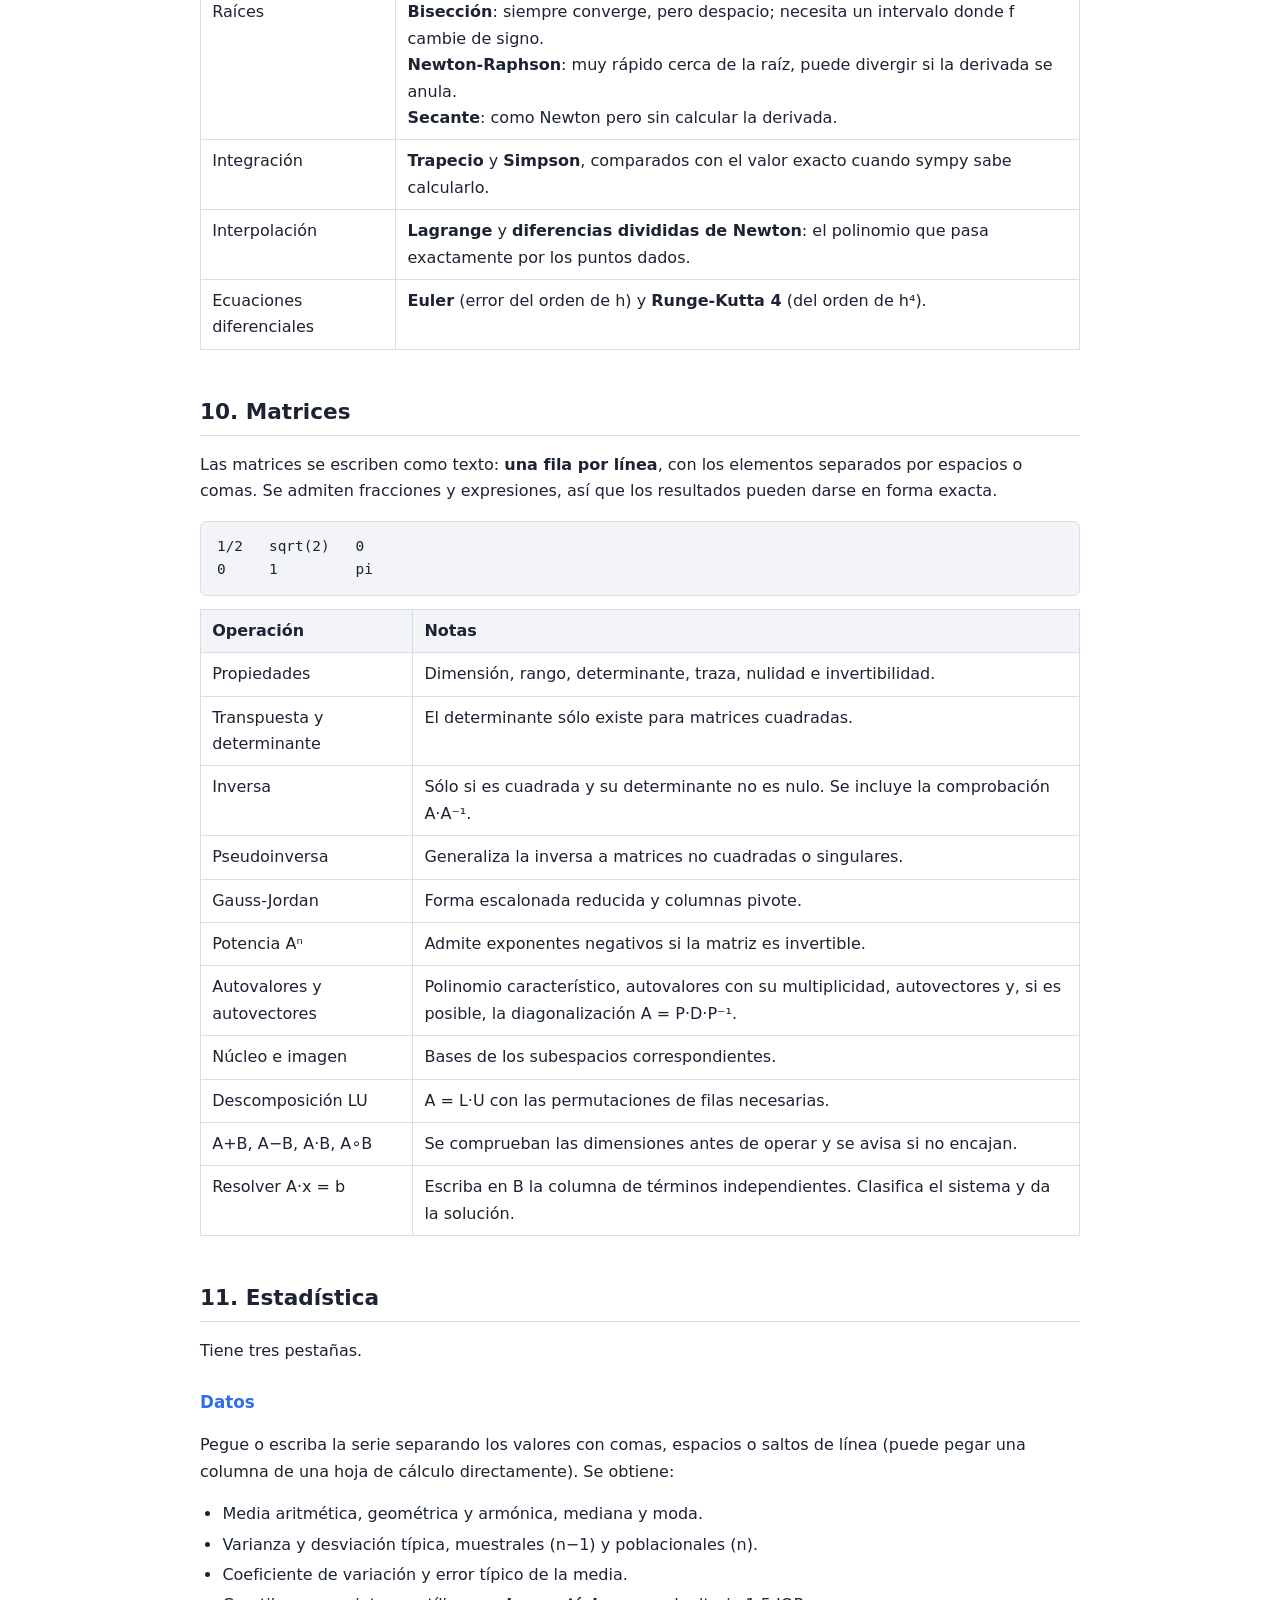
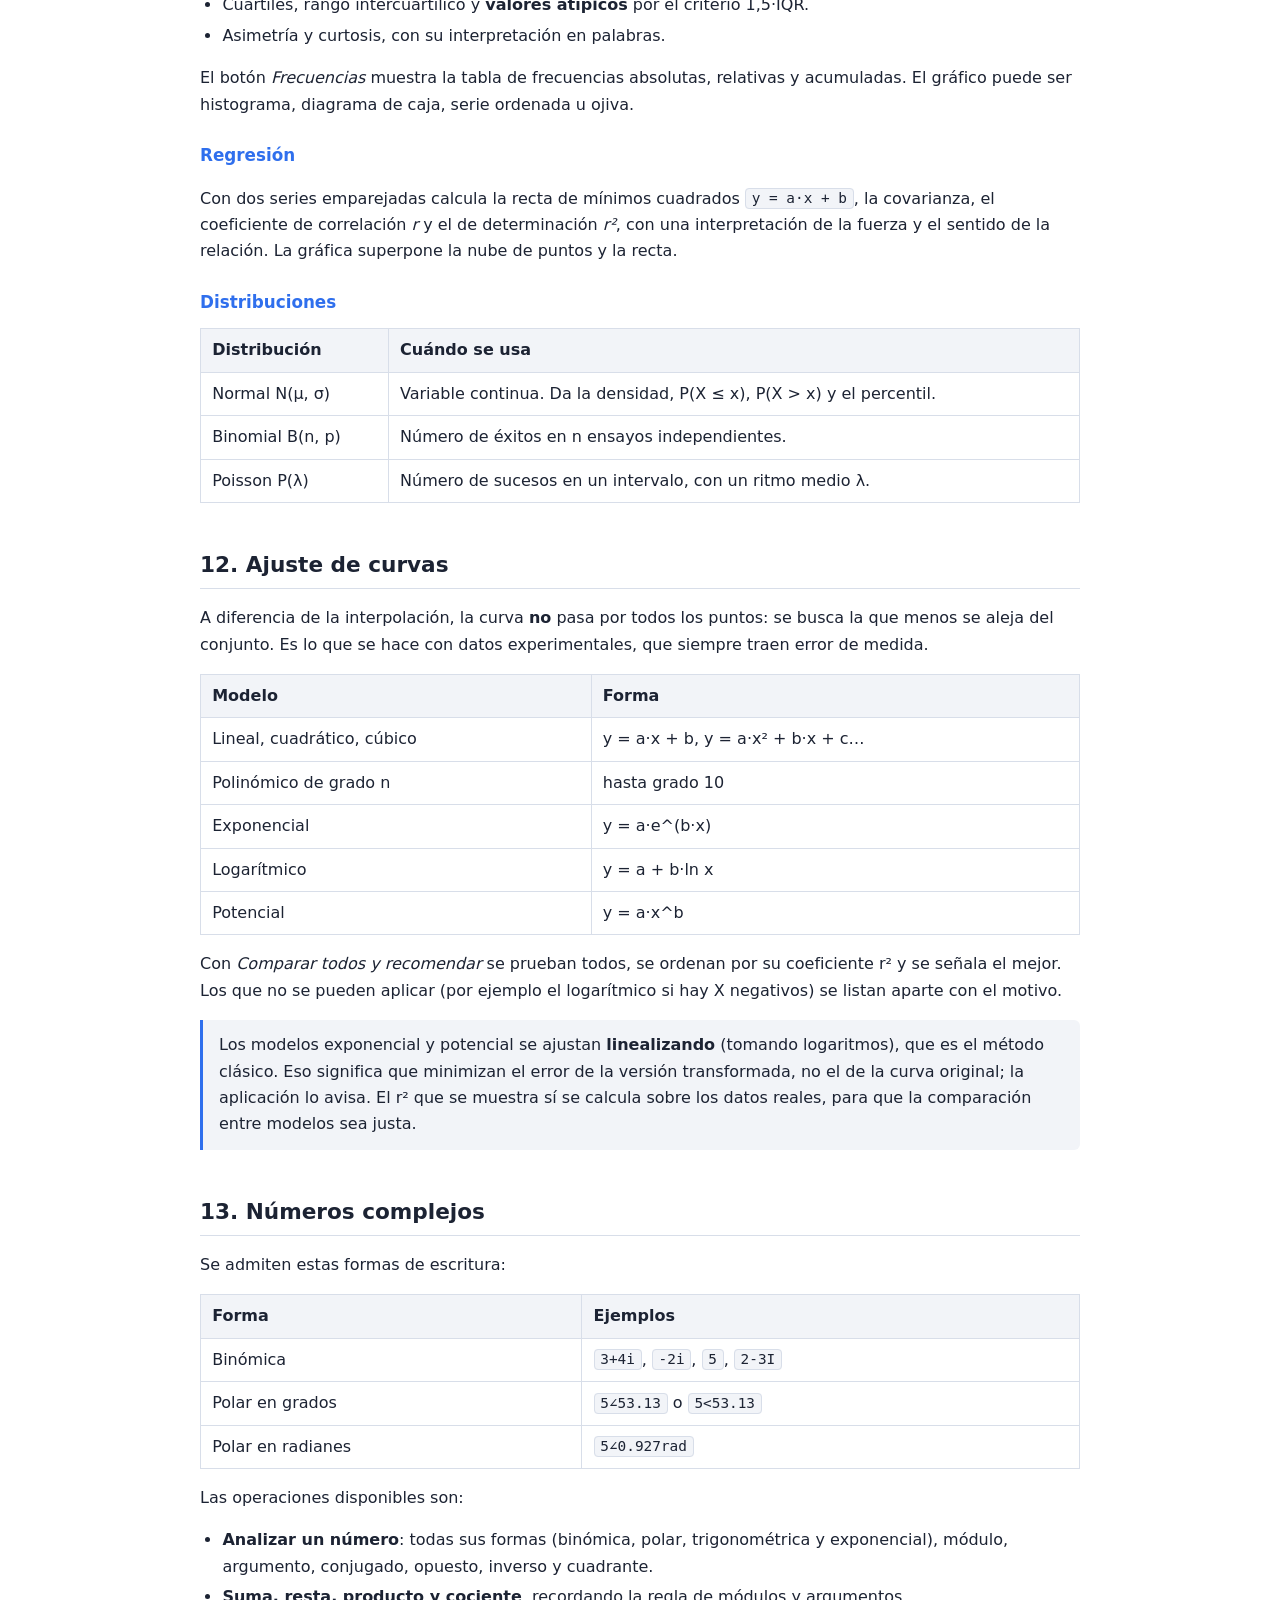
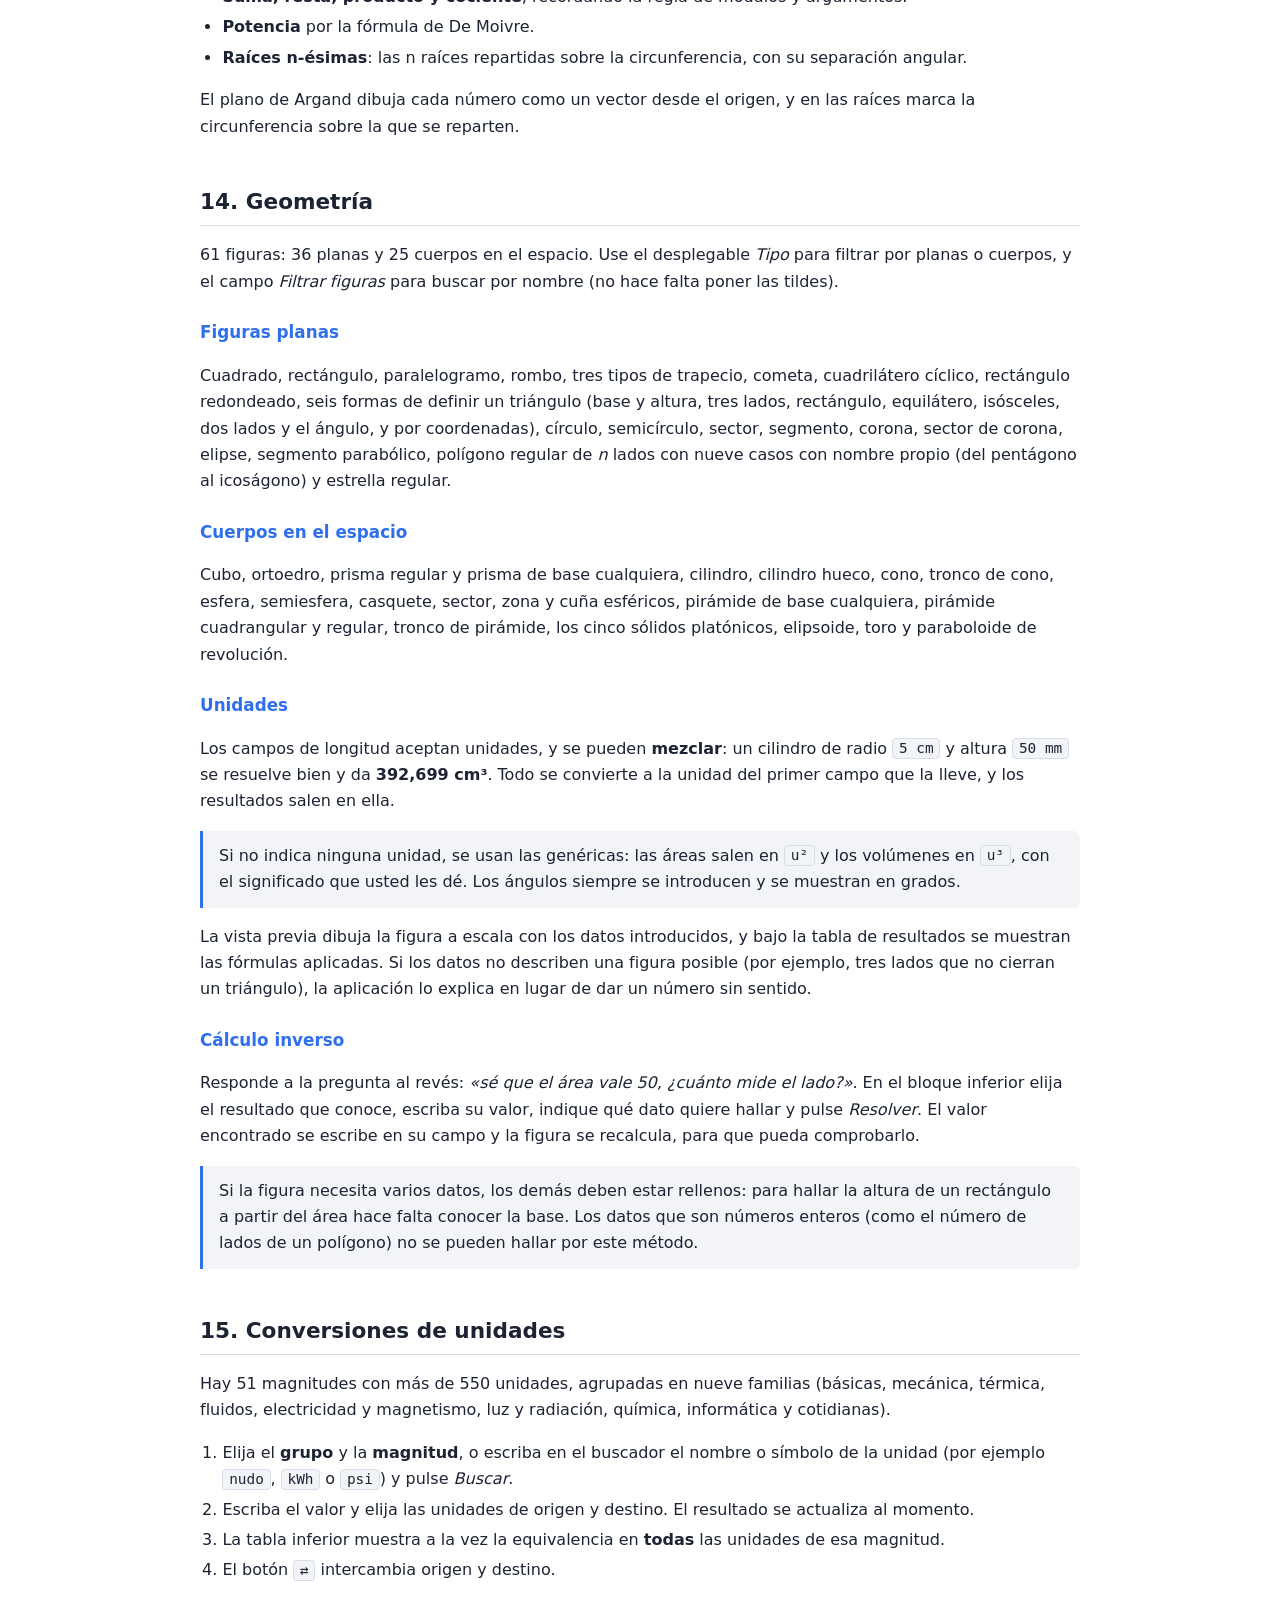
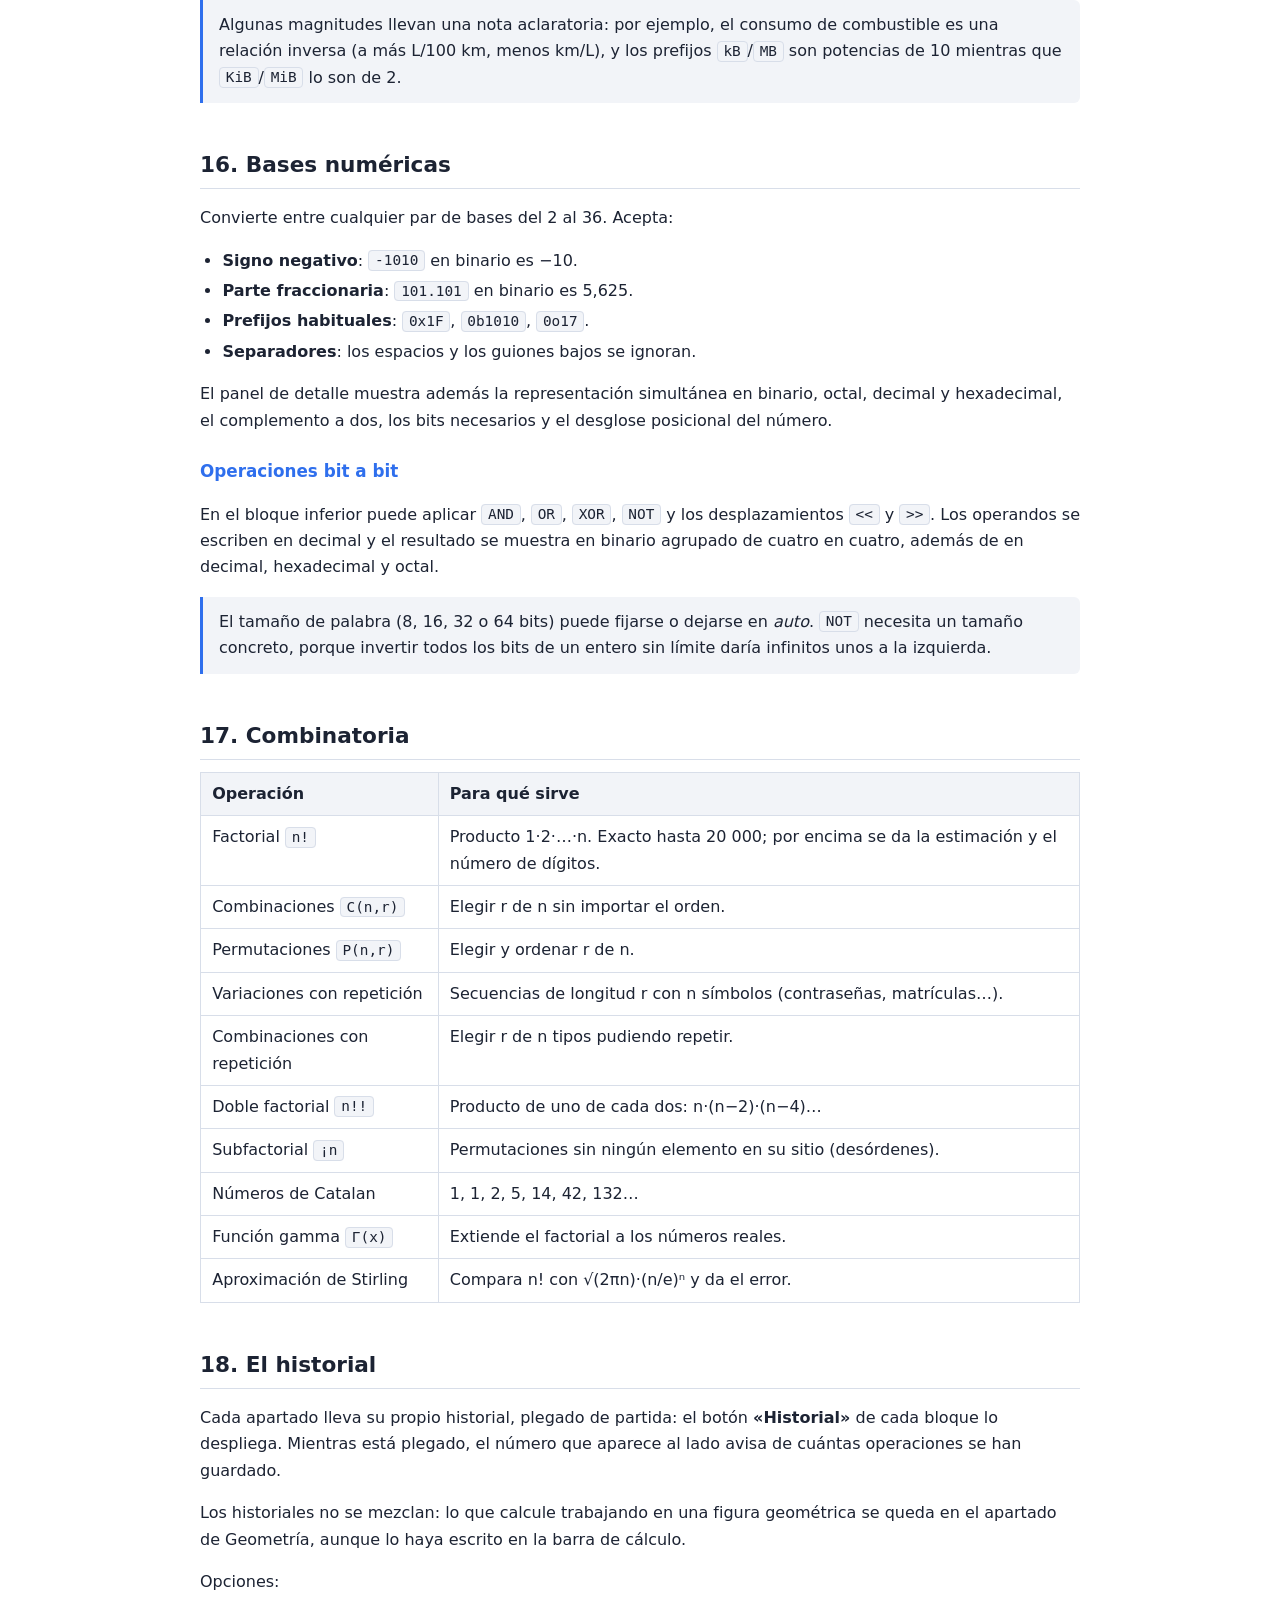
==== commit afe4350f: "Axioma 4.4.0: el teclado del móvil deja de estorbar La calculadora ya trae su propio teclado, con si" ====
--- a/docs/manual_usuario.html
+++ b/docs/manual_usuario.html
@@ -108,6 +108,11 @@
       una cuenta mientras tanto, se resuelve en cuanto esté listo.</li>
   <li><b>Sigue donde lo dejó</b>: al volver recupera el apartado en el que
       estaba, lo escrito en cada campo y las variables.</li>
+  <li><b>El teclado del móvil no tapa la calculadora.</b> Ahí se escribe con
+      las teclas de la aplicación, que tienen <code>sin</code>, <code>cos</code>,
+      <code>√</code> y <code>π</code>. Si necesita teclear —el nombre de una
+      variable, por ejemplo— pulse el botón <b>⌨</b> de la pantalla; al volver
+      a pulsarlo se apaga.</li>
   <li>En el móvil se ve un apartado cada vez, con el menú abajo; en el
       ordenador, varios a la vez en columnas.</li>
 </ul>
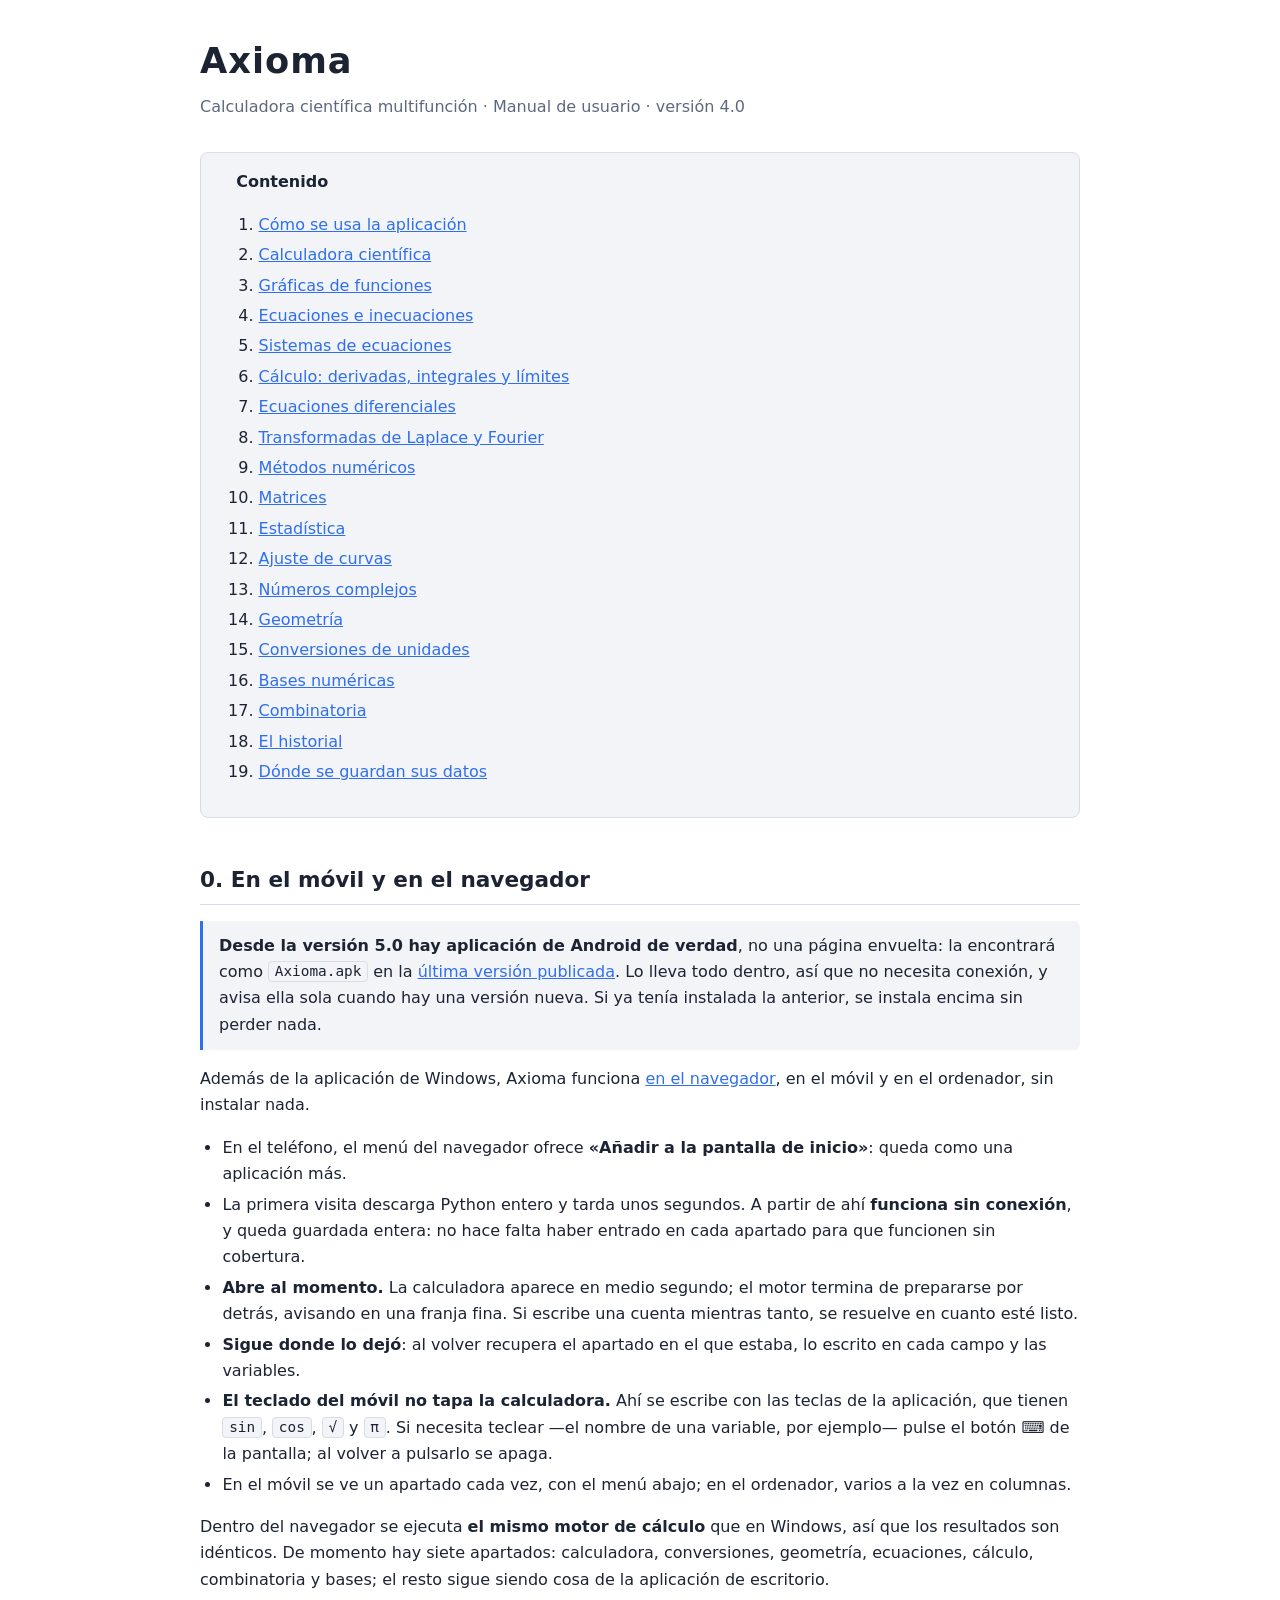
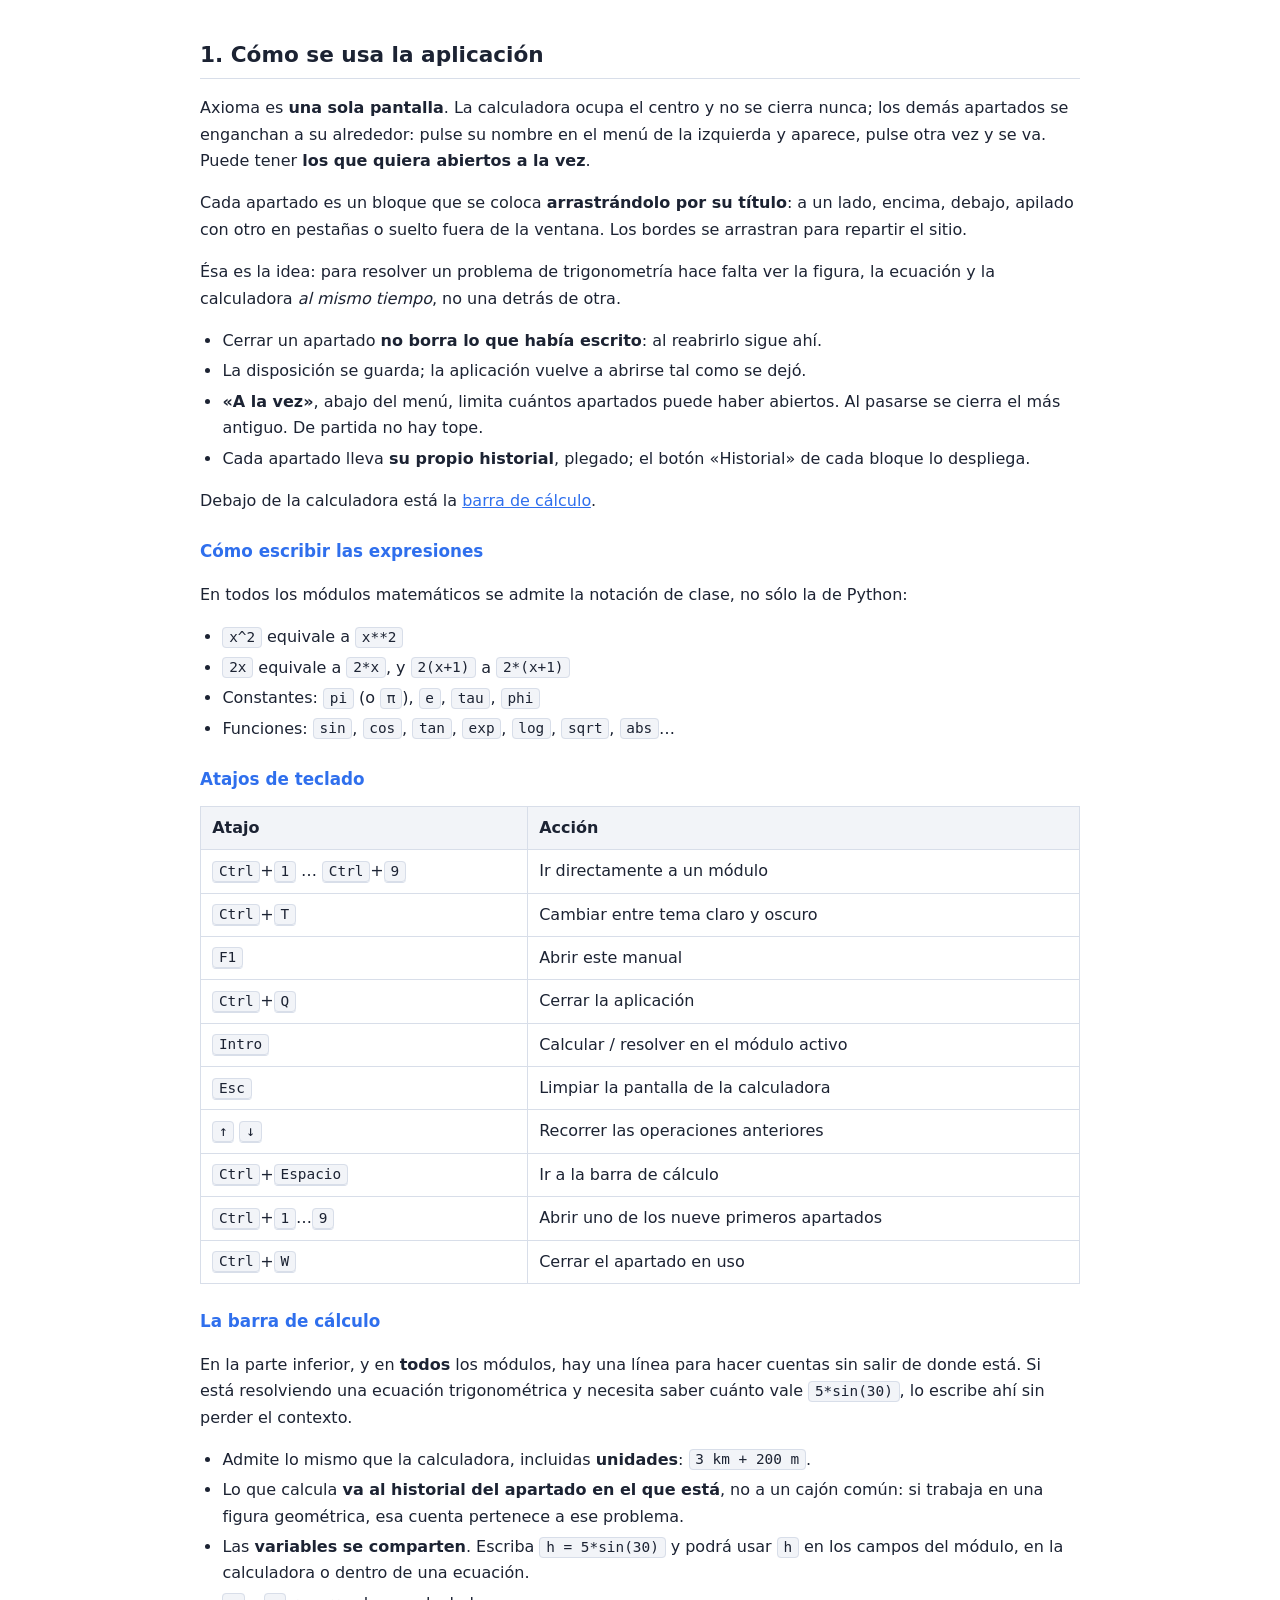
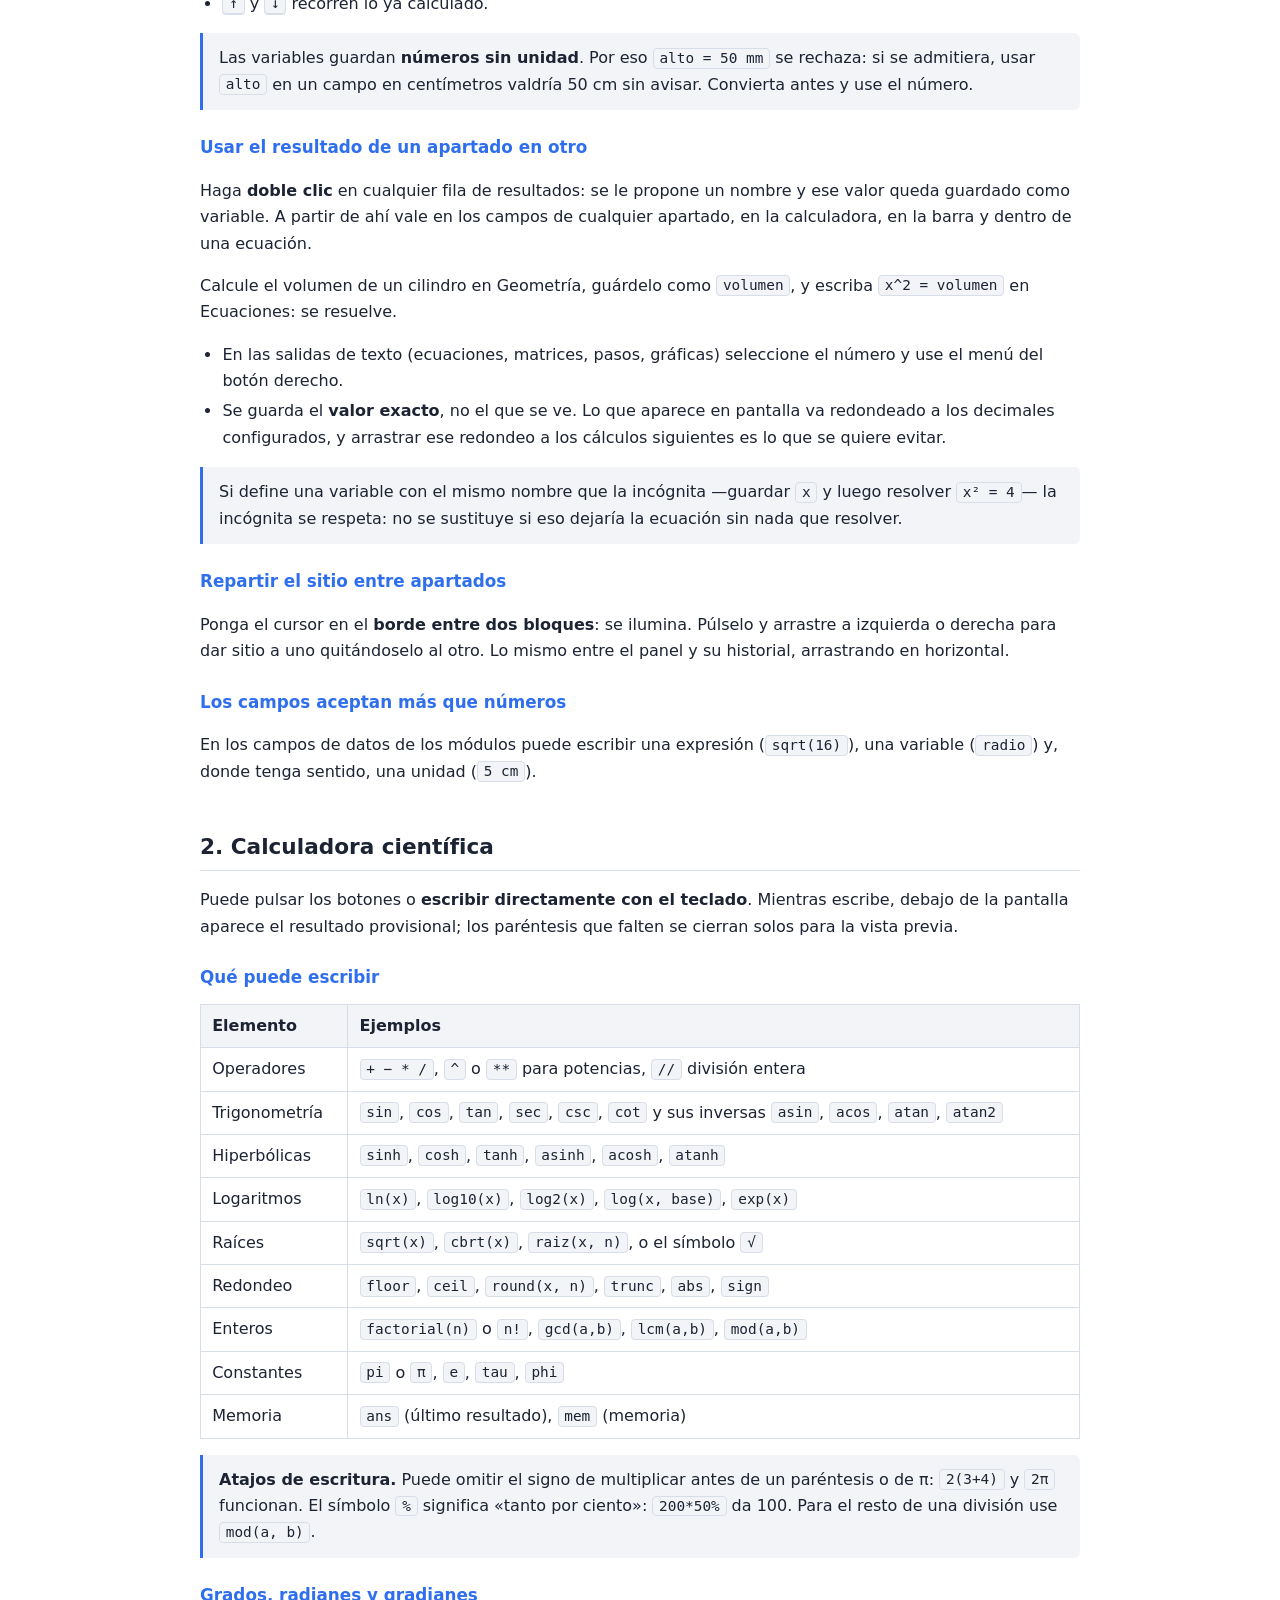
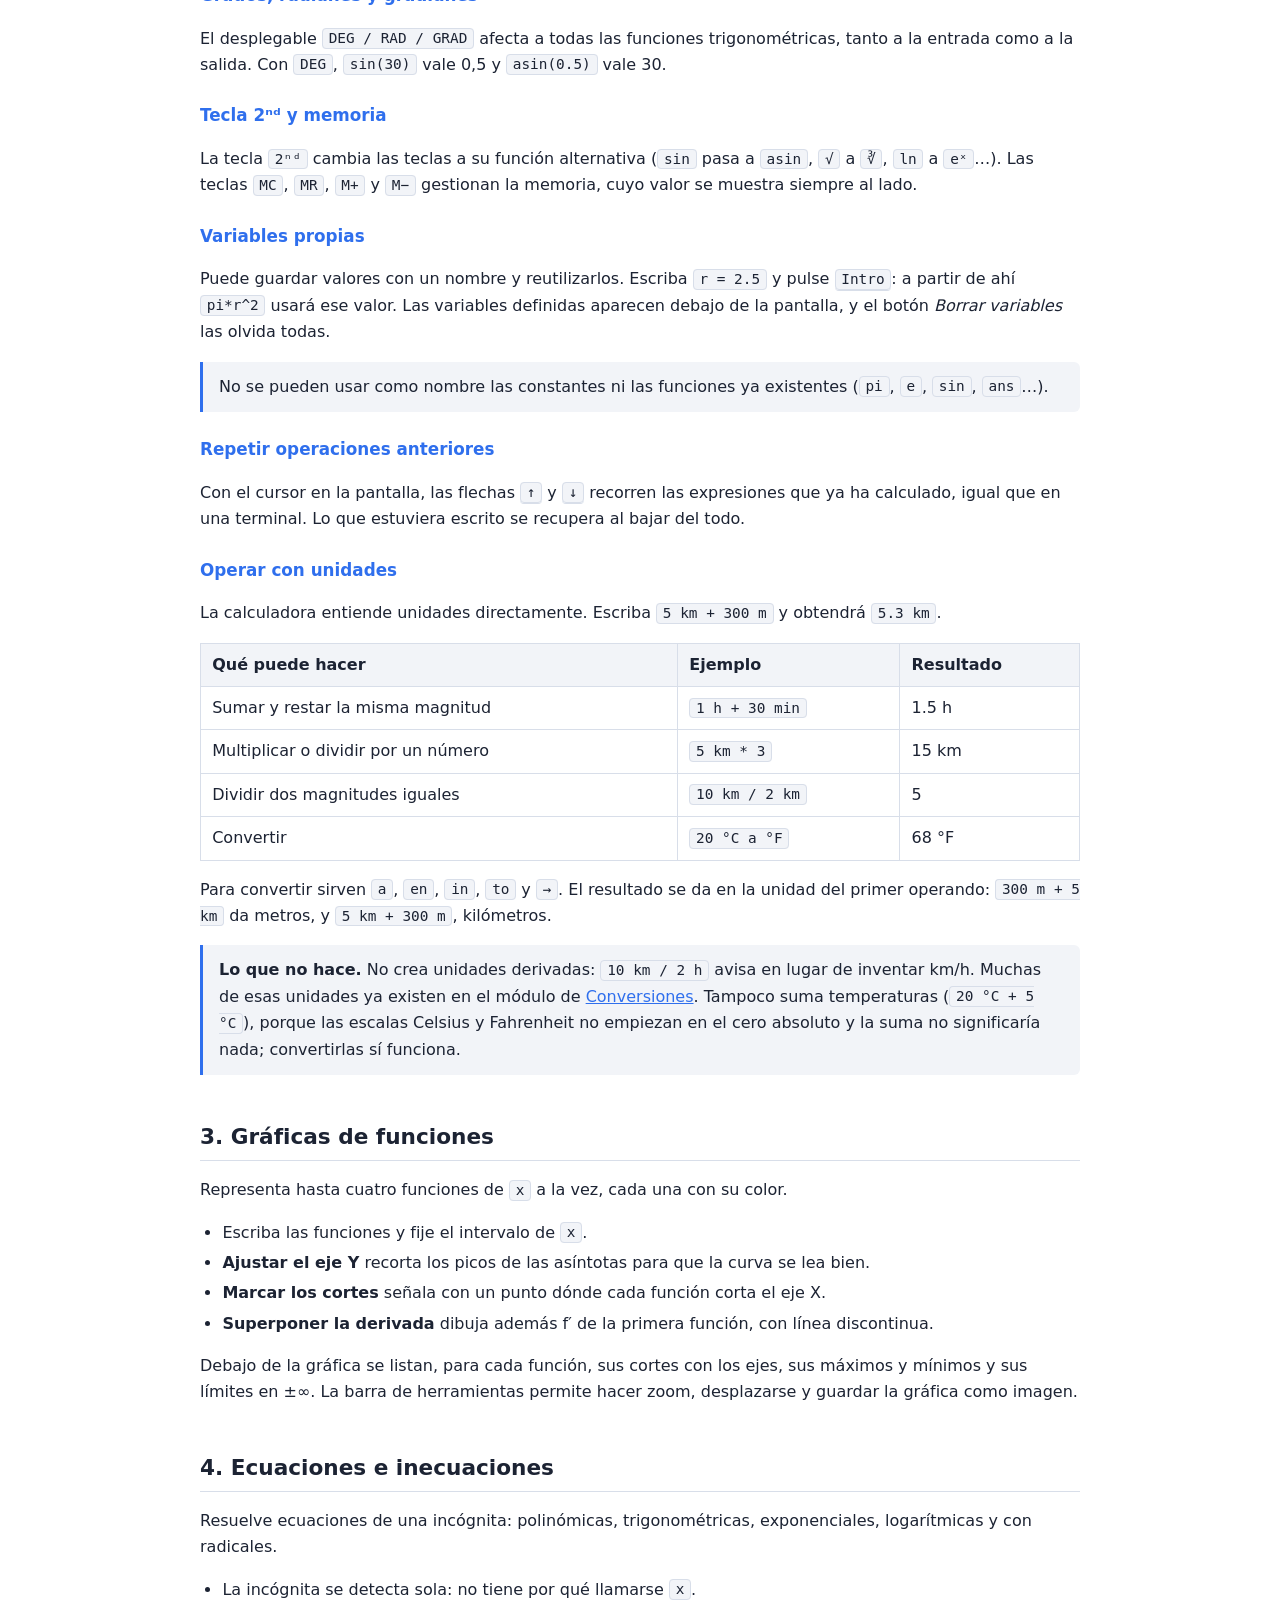
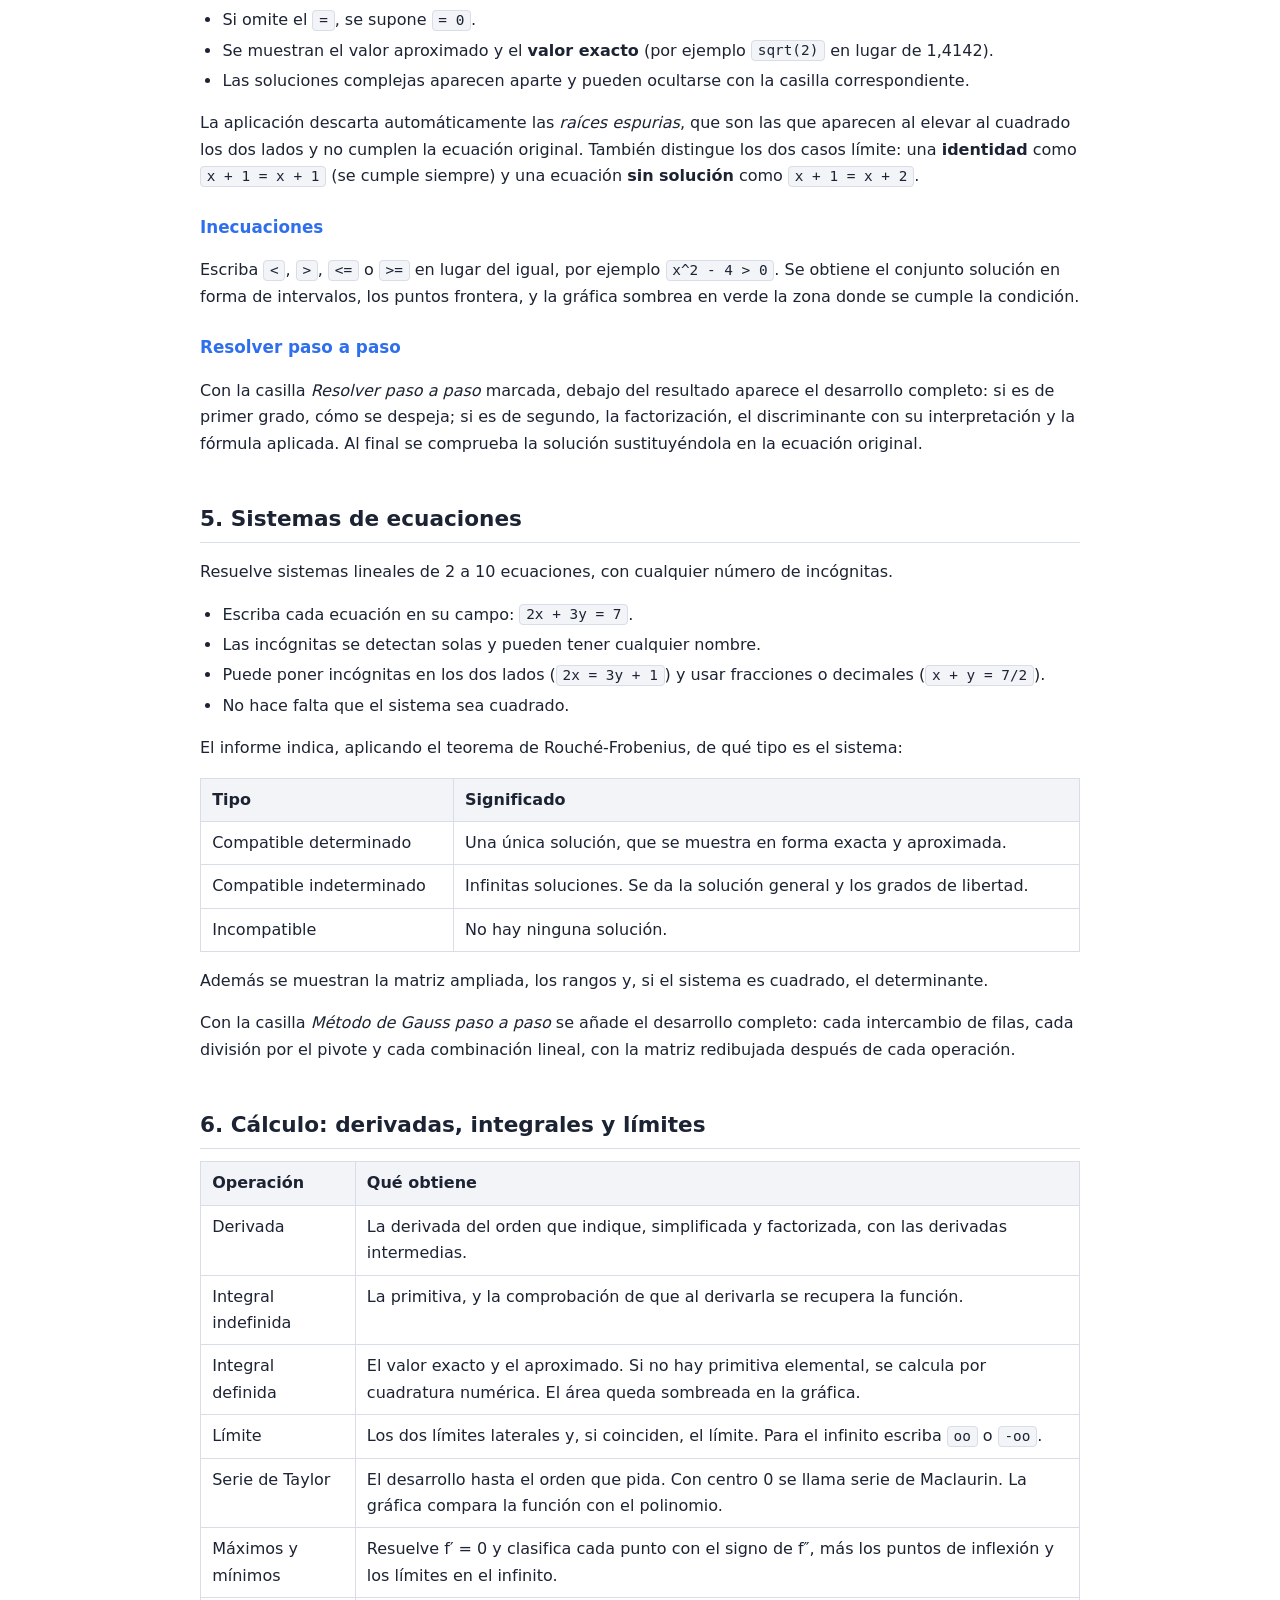
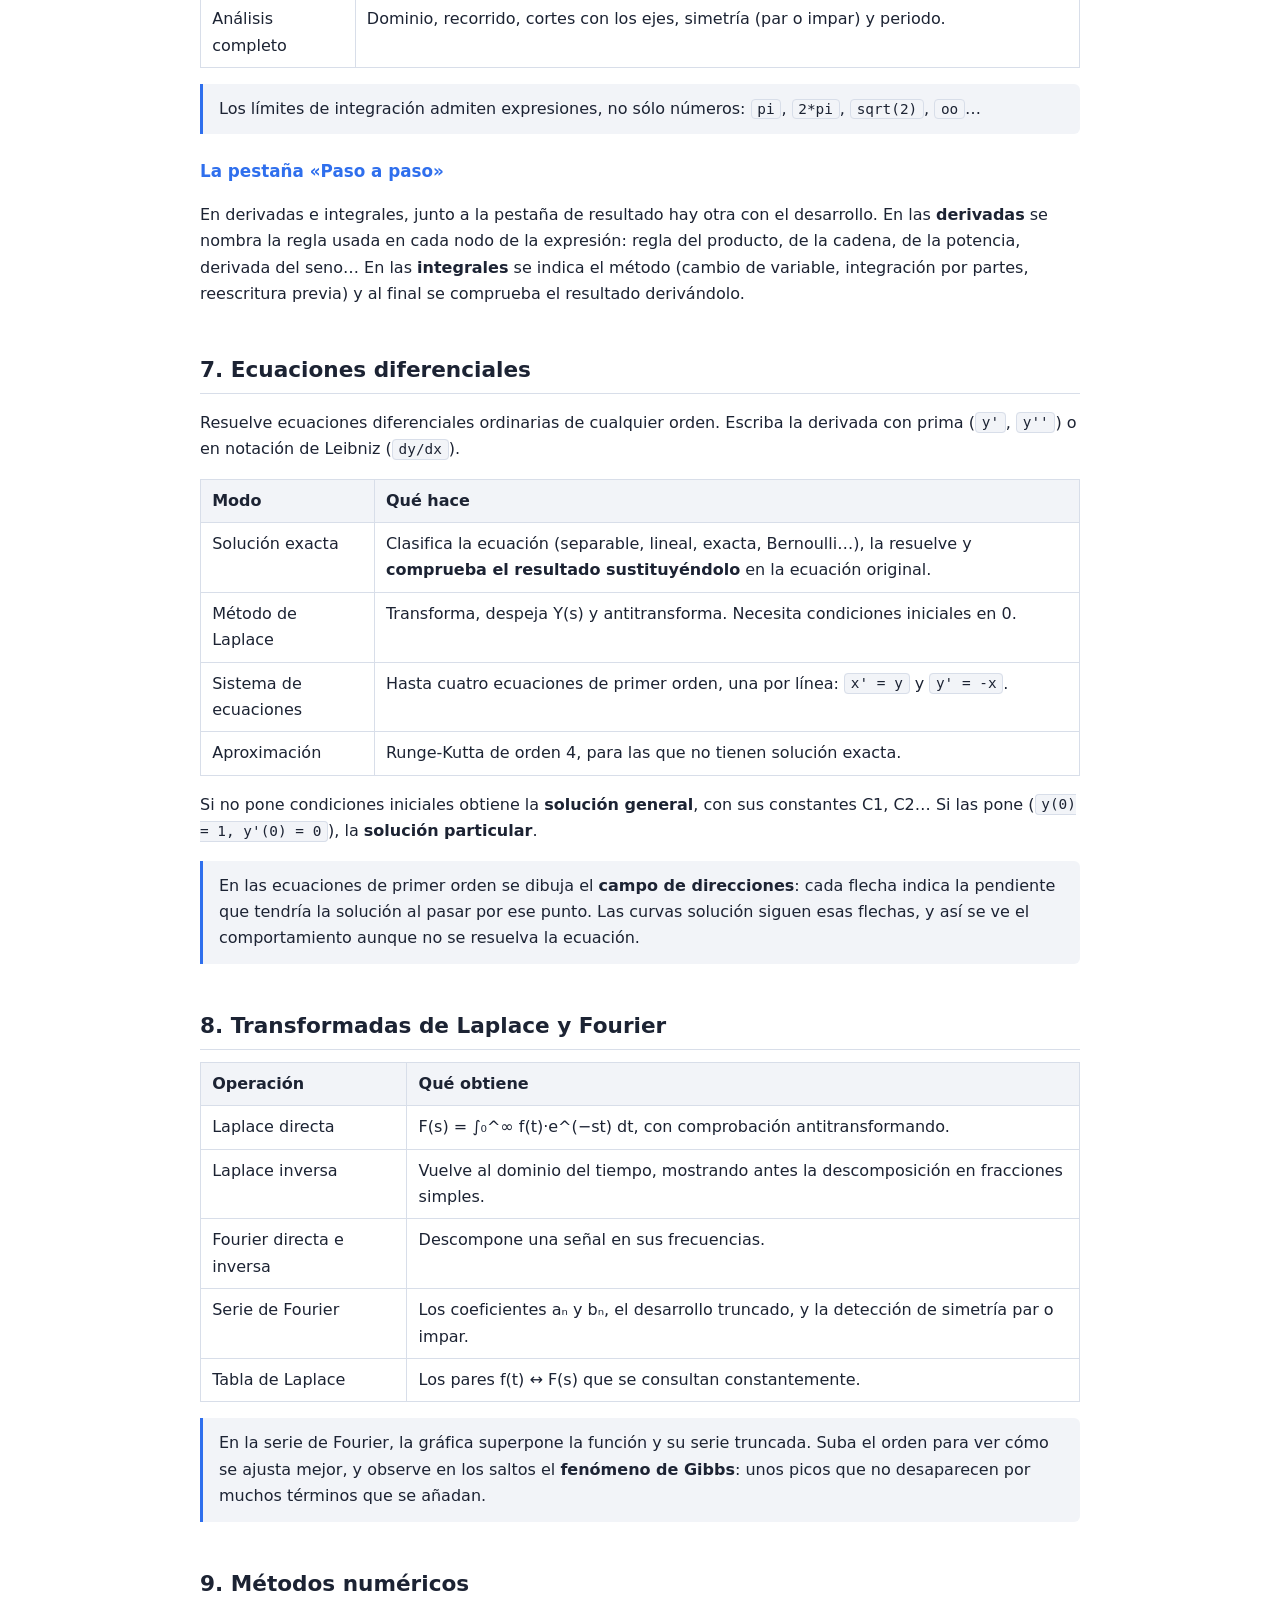
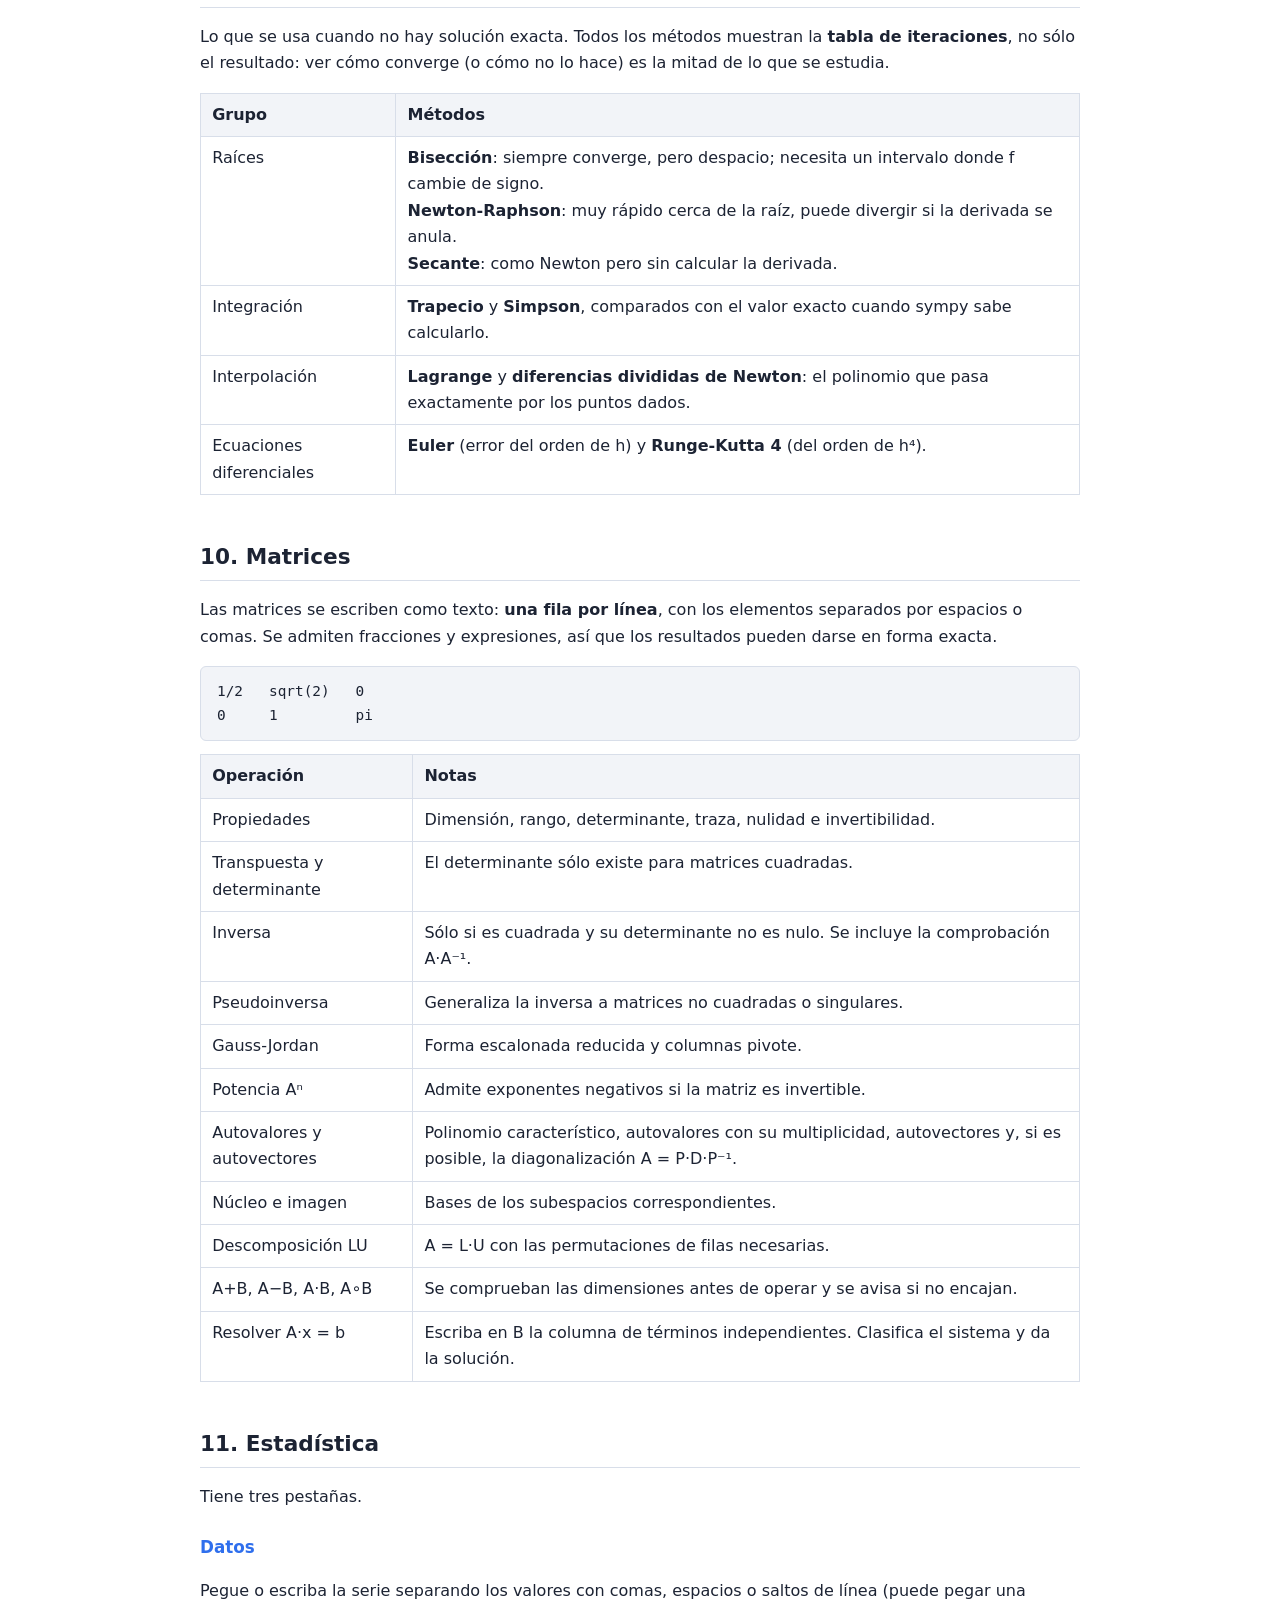
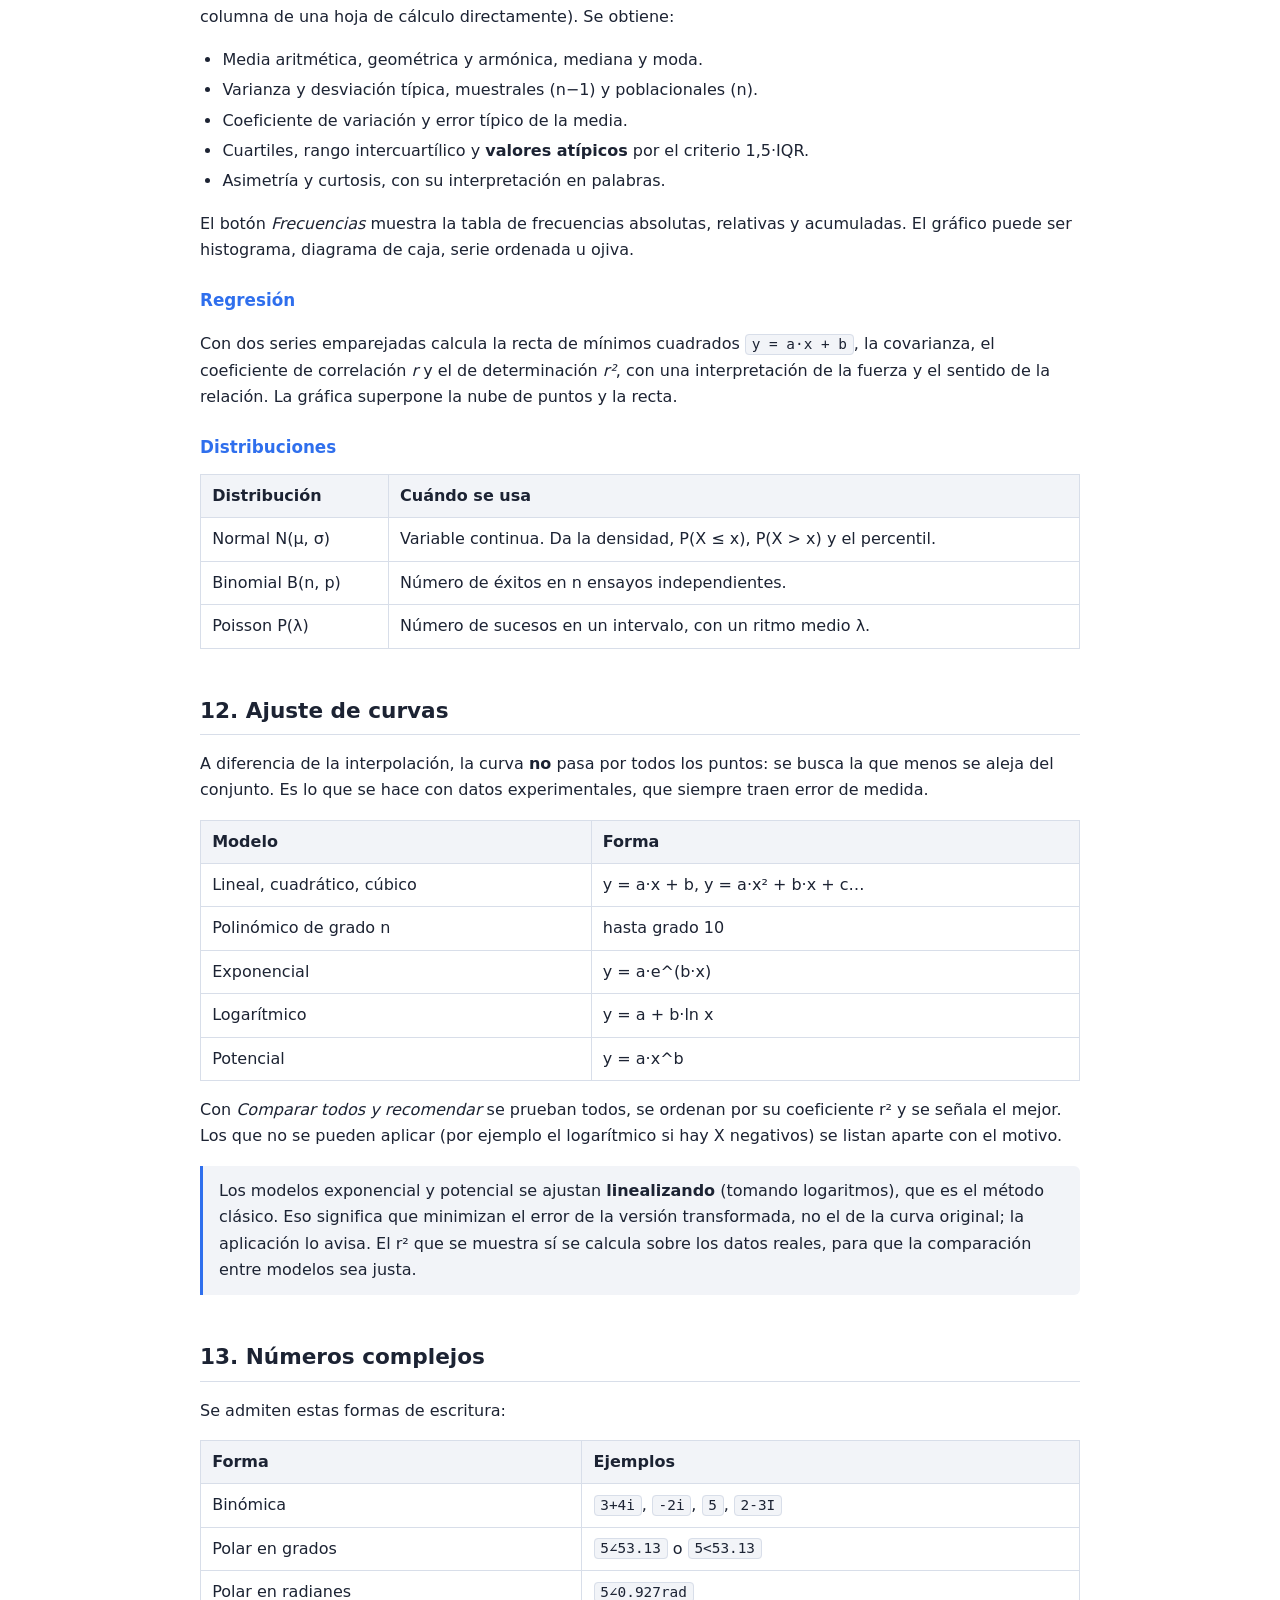
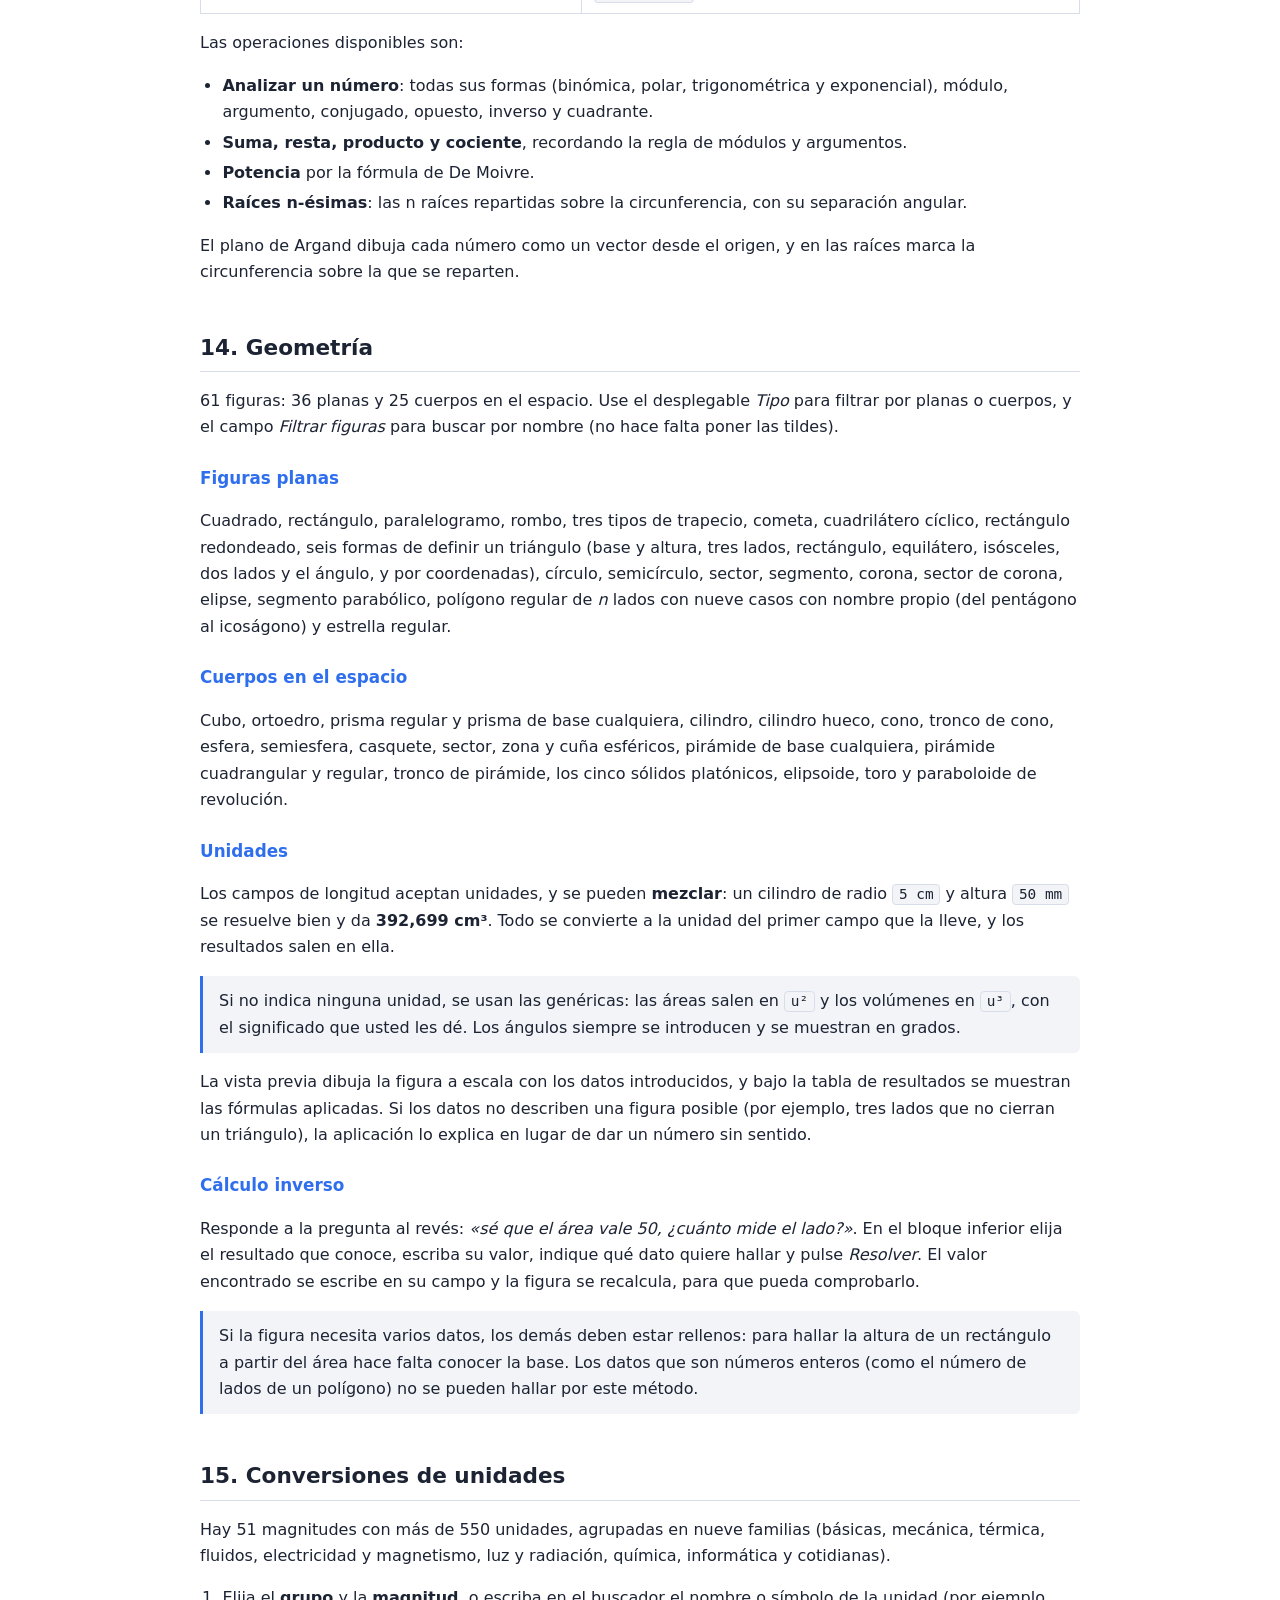
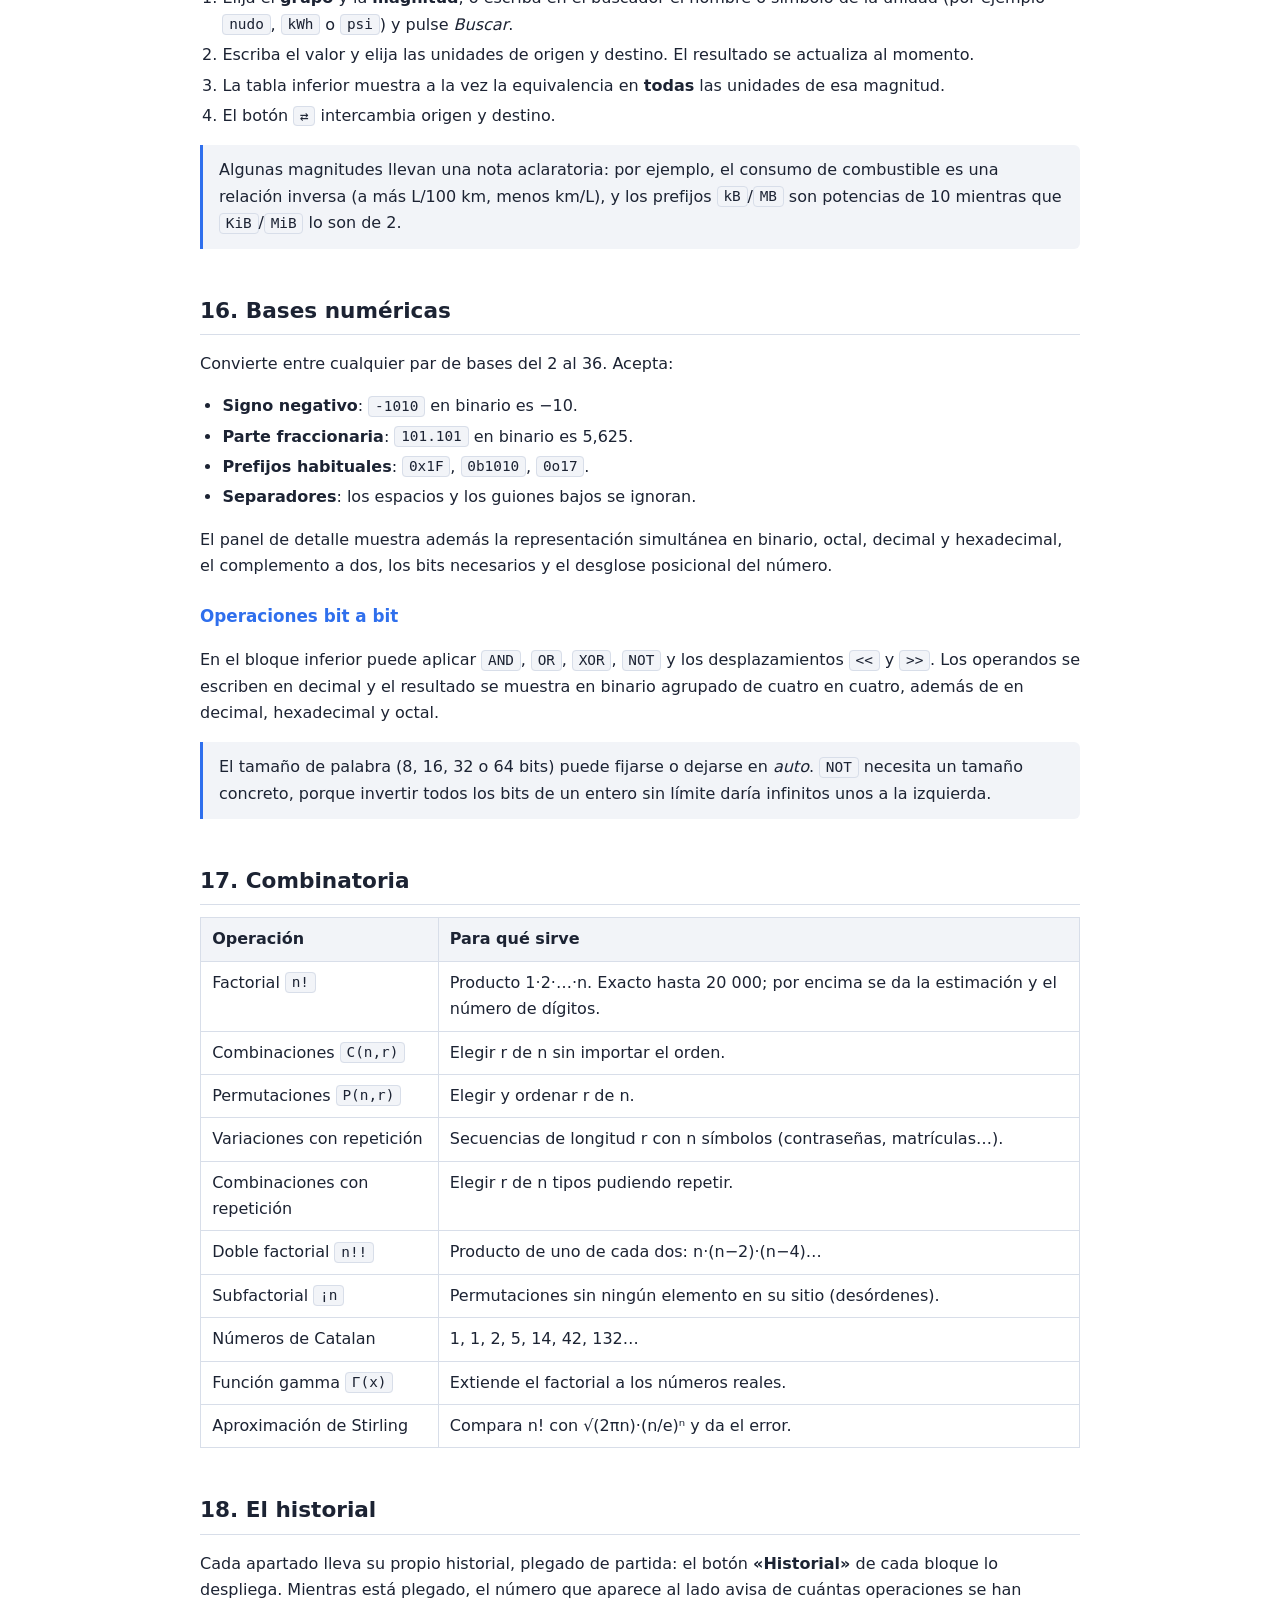
==== commit 043c5dfc: "Axioma 5.0.0: aplicación de Android de verdad Ni una página metida en un envoltorio ni un acceso dir" ====
--- a/docs/manual_usuario.html
+++ b/docs/manual_usuario.html
@@ -92,6 +92,14 @@
 
 <!-- ==================================================================== -->
 <h2 id="movil">0. En el móvil y en el navegador</h2>
+<div class="aviso">
+  <b>Desde la versión 5.0 hay aplicación de Android de verdad</b>, no una
+  página envuelta: la encontrará como <code>Axioma.apk</code> en la
+  <a href="https://github.com/erlanders177/Axioma/releases/latest">última
+  versión publicada</a>. Lo lleva todo dentro, así que no necesita conexión, y
+  avisa ella sola cuando hay una versión nueva. Si ya tenía instalada la
+  anterior, se instala encima sin perder nada.
+</div>
 <p>
   Además de la aplicación de Windows, Axioma funciona
   <a href="https://erlanders177.github.io/Axioma/">en el navegador</a>, en el
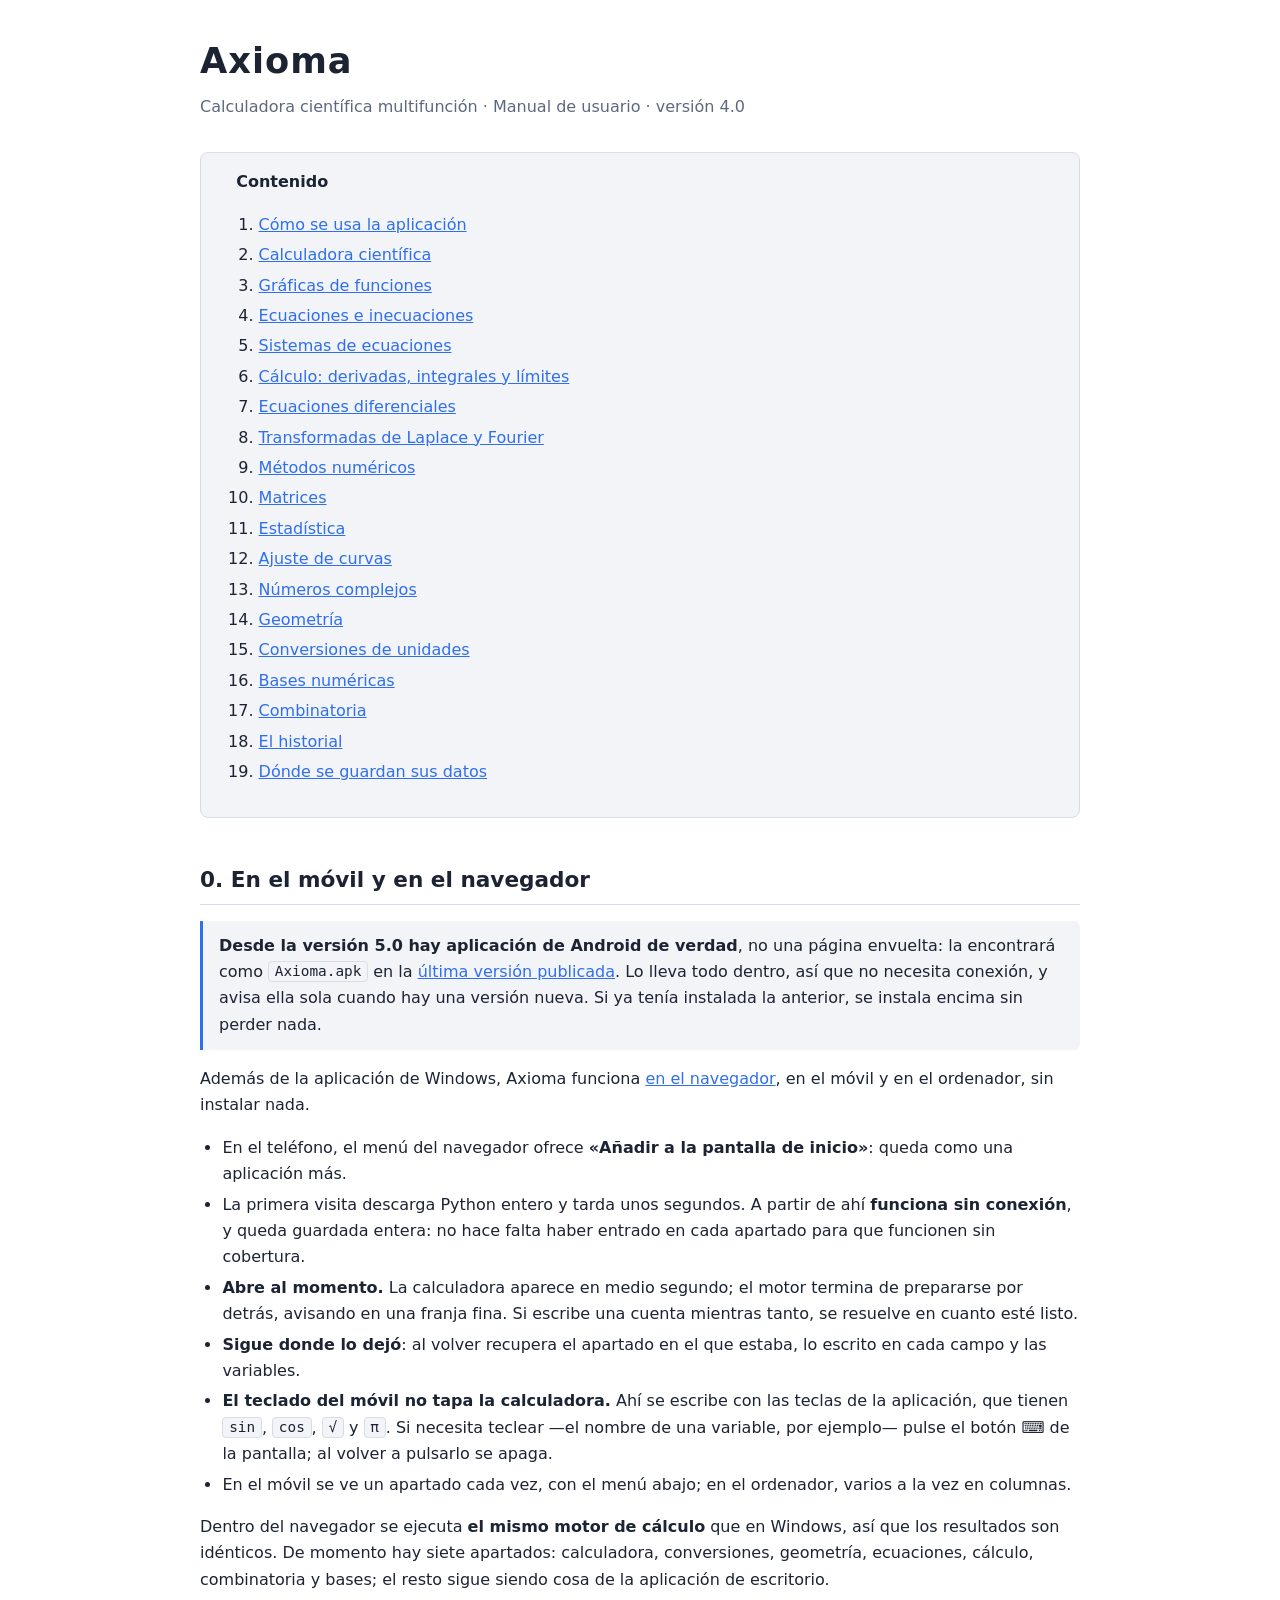
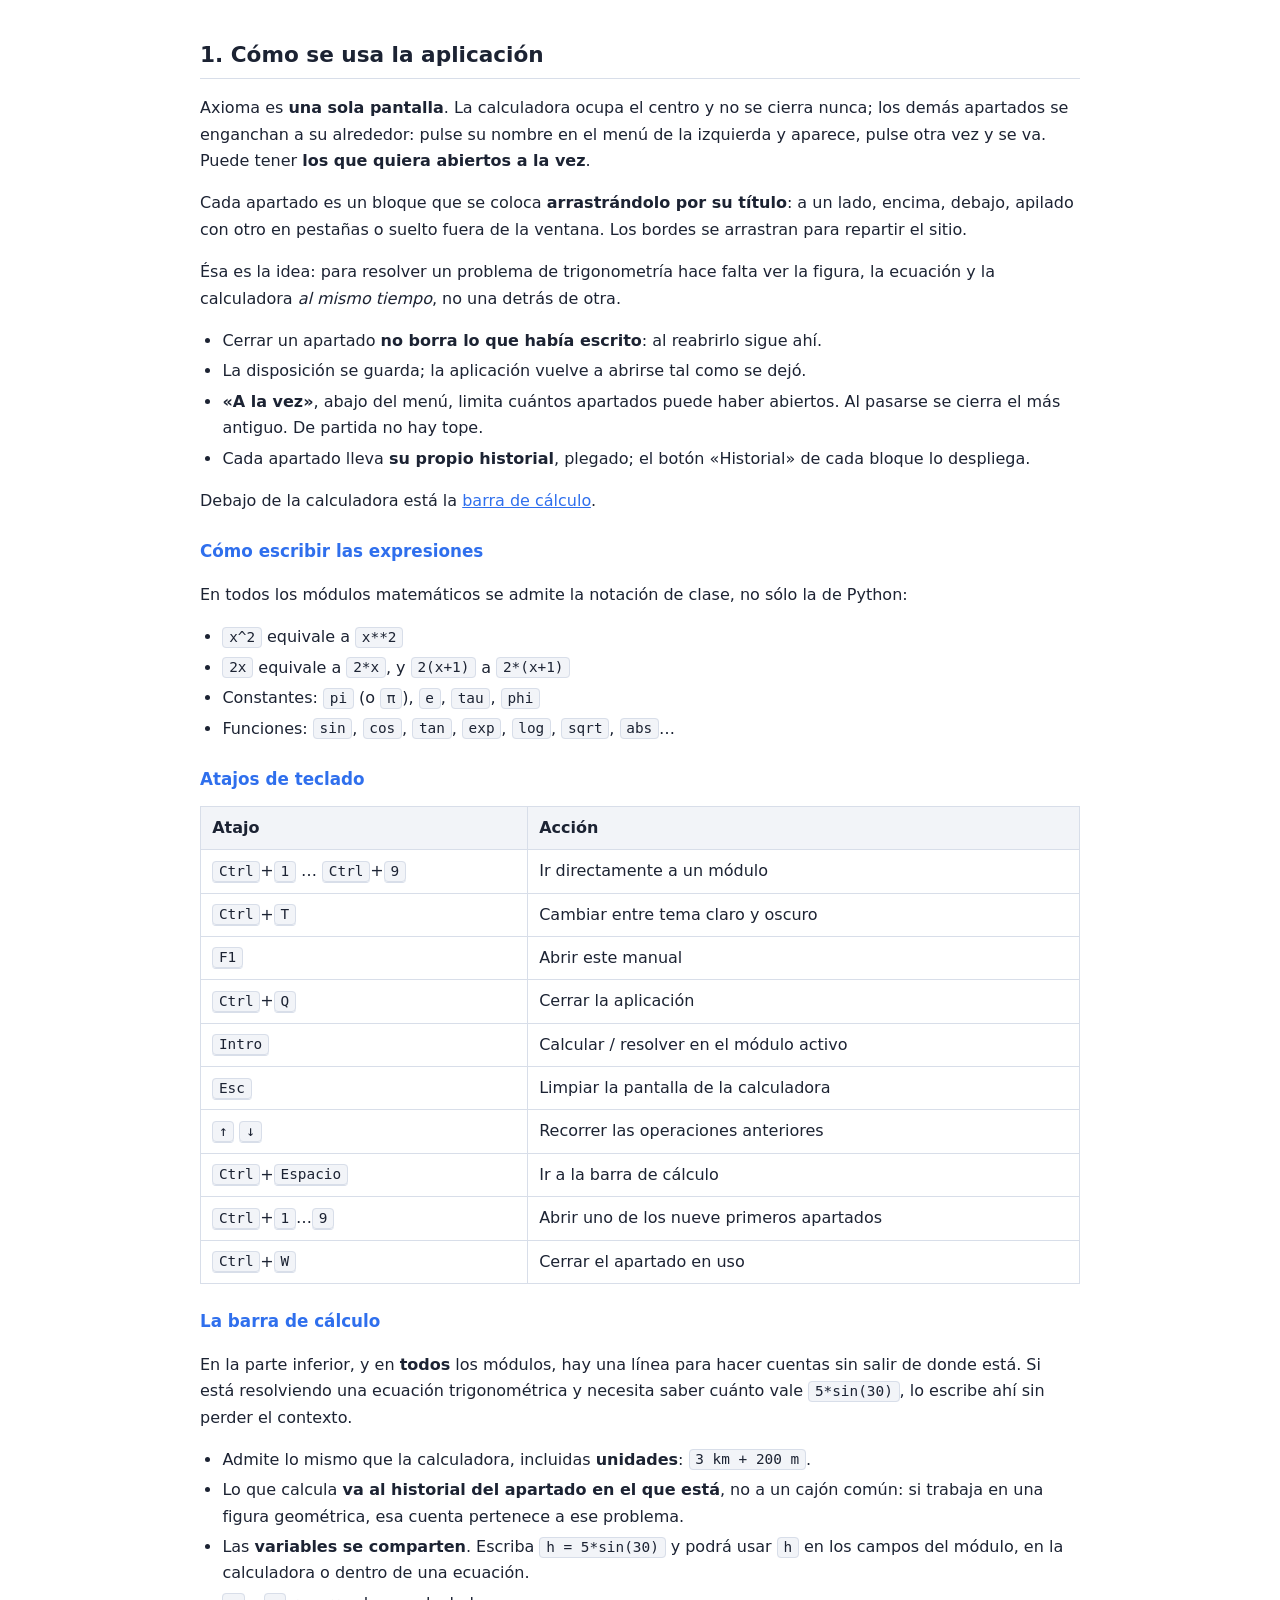
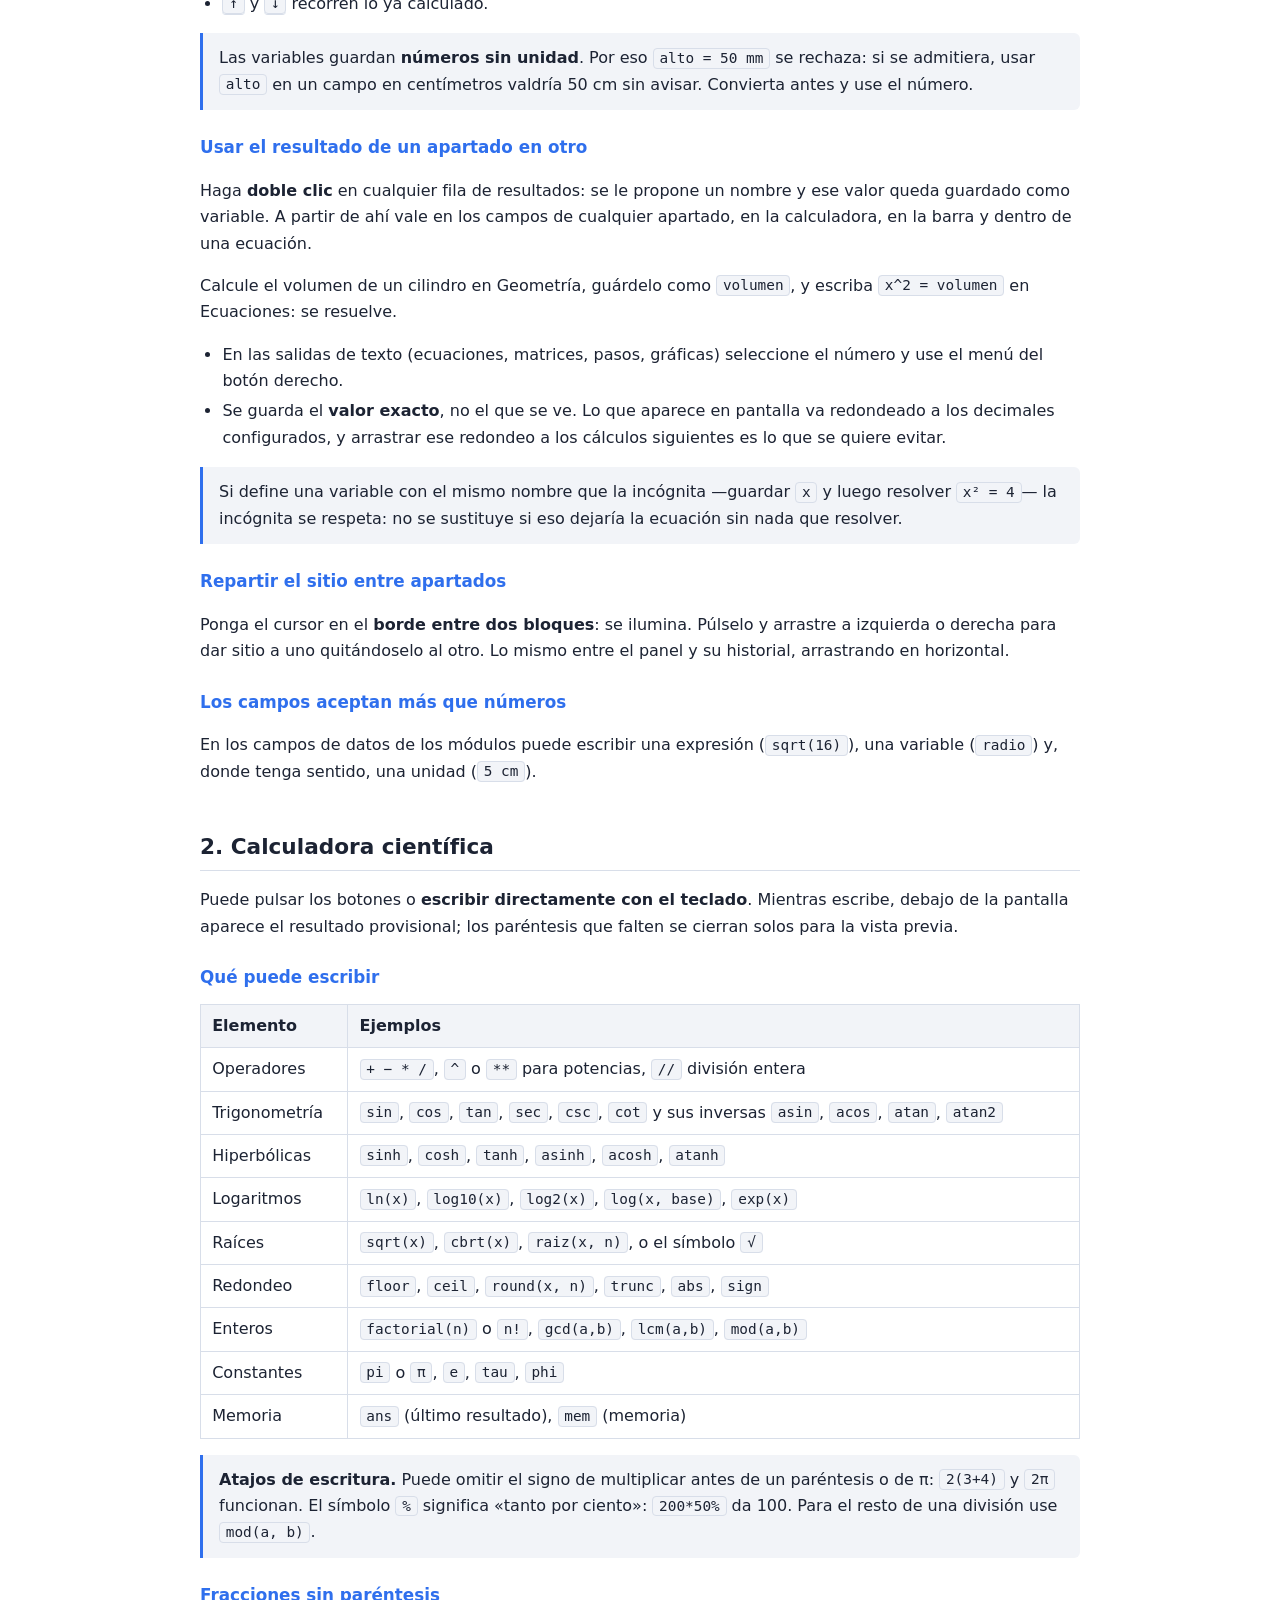
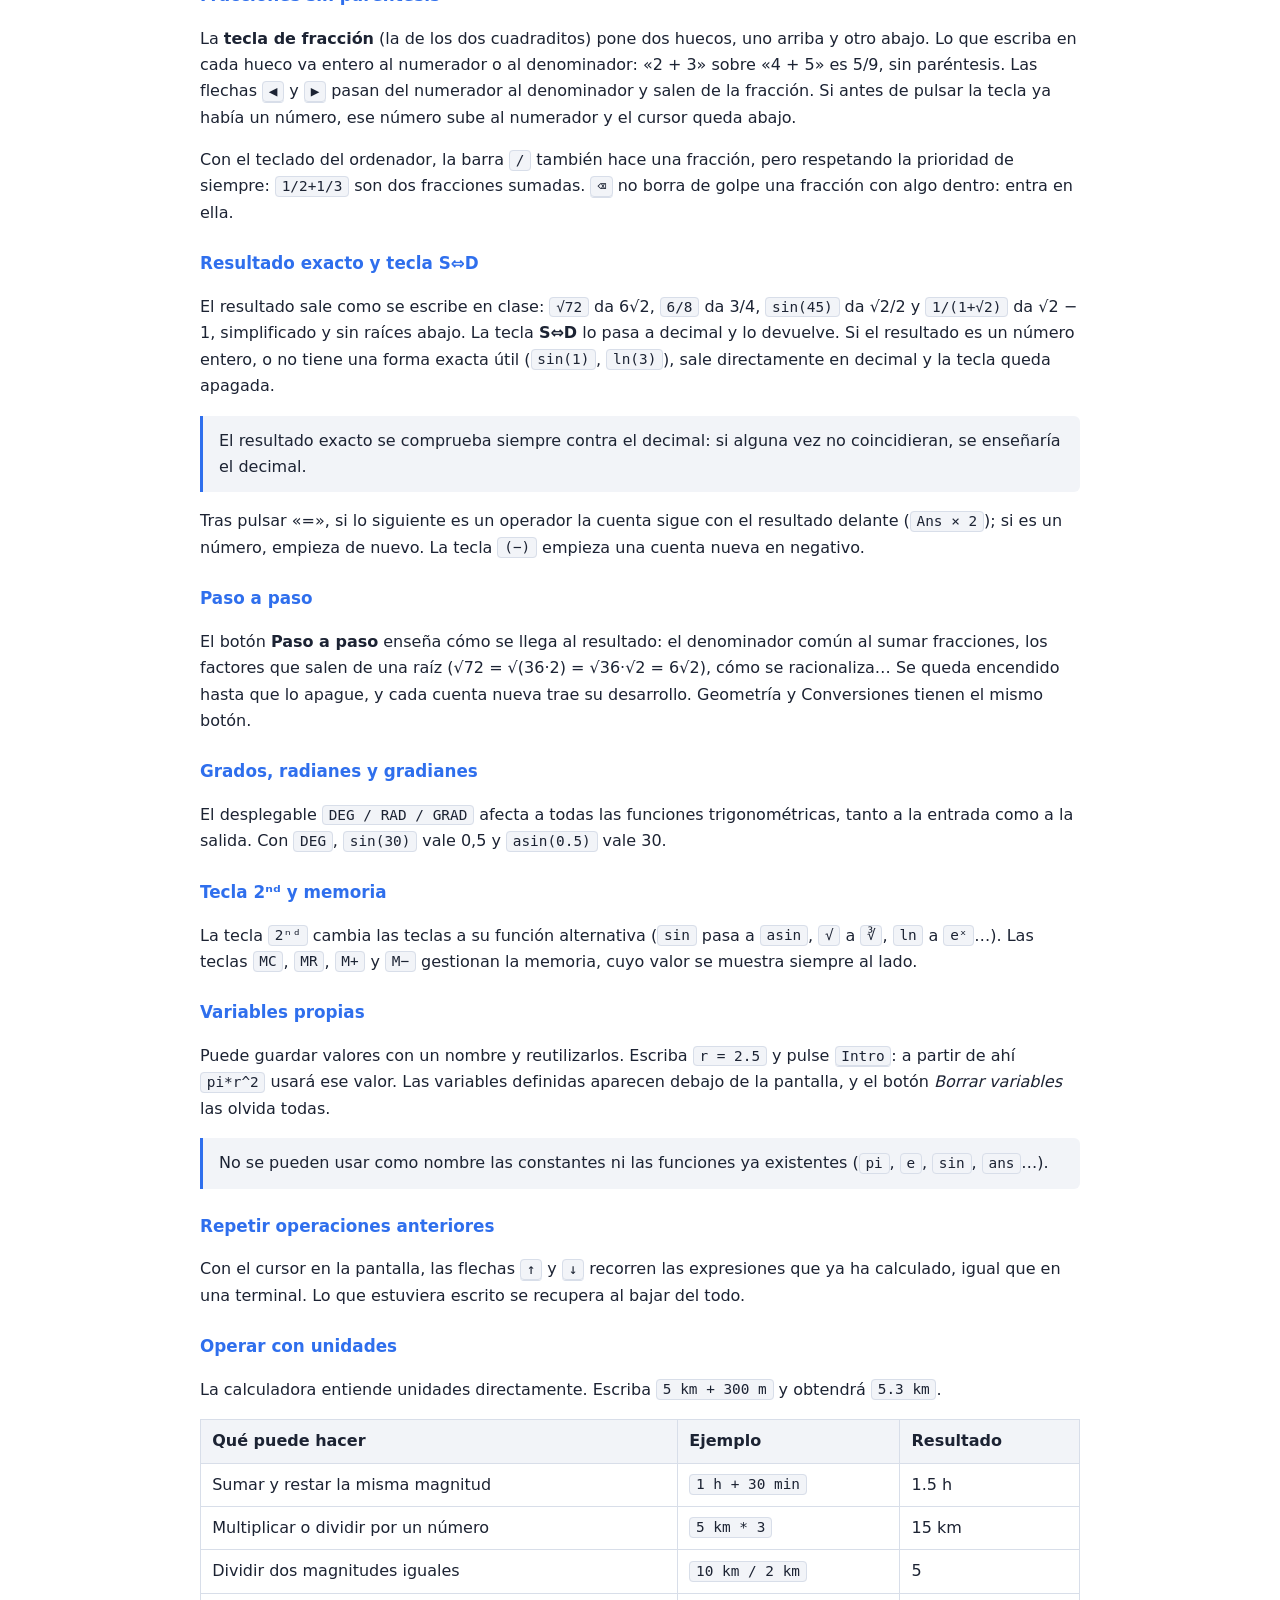
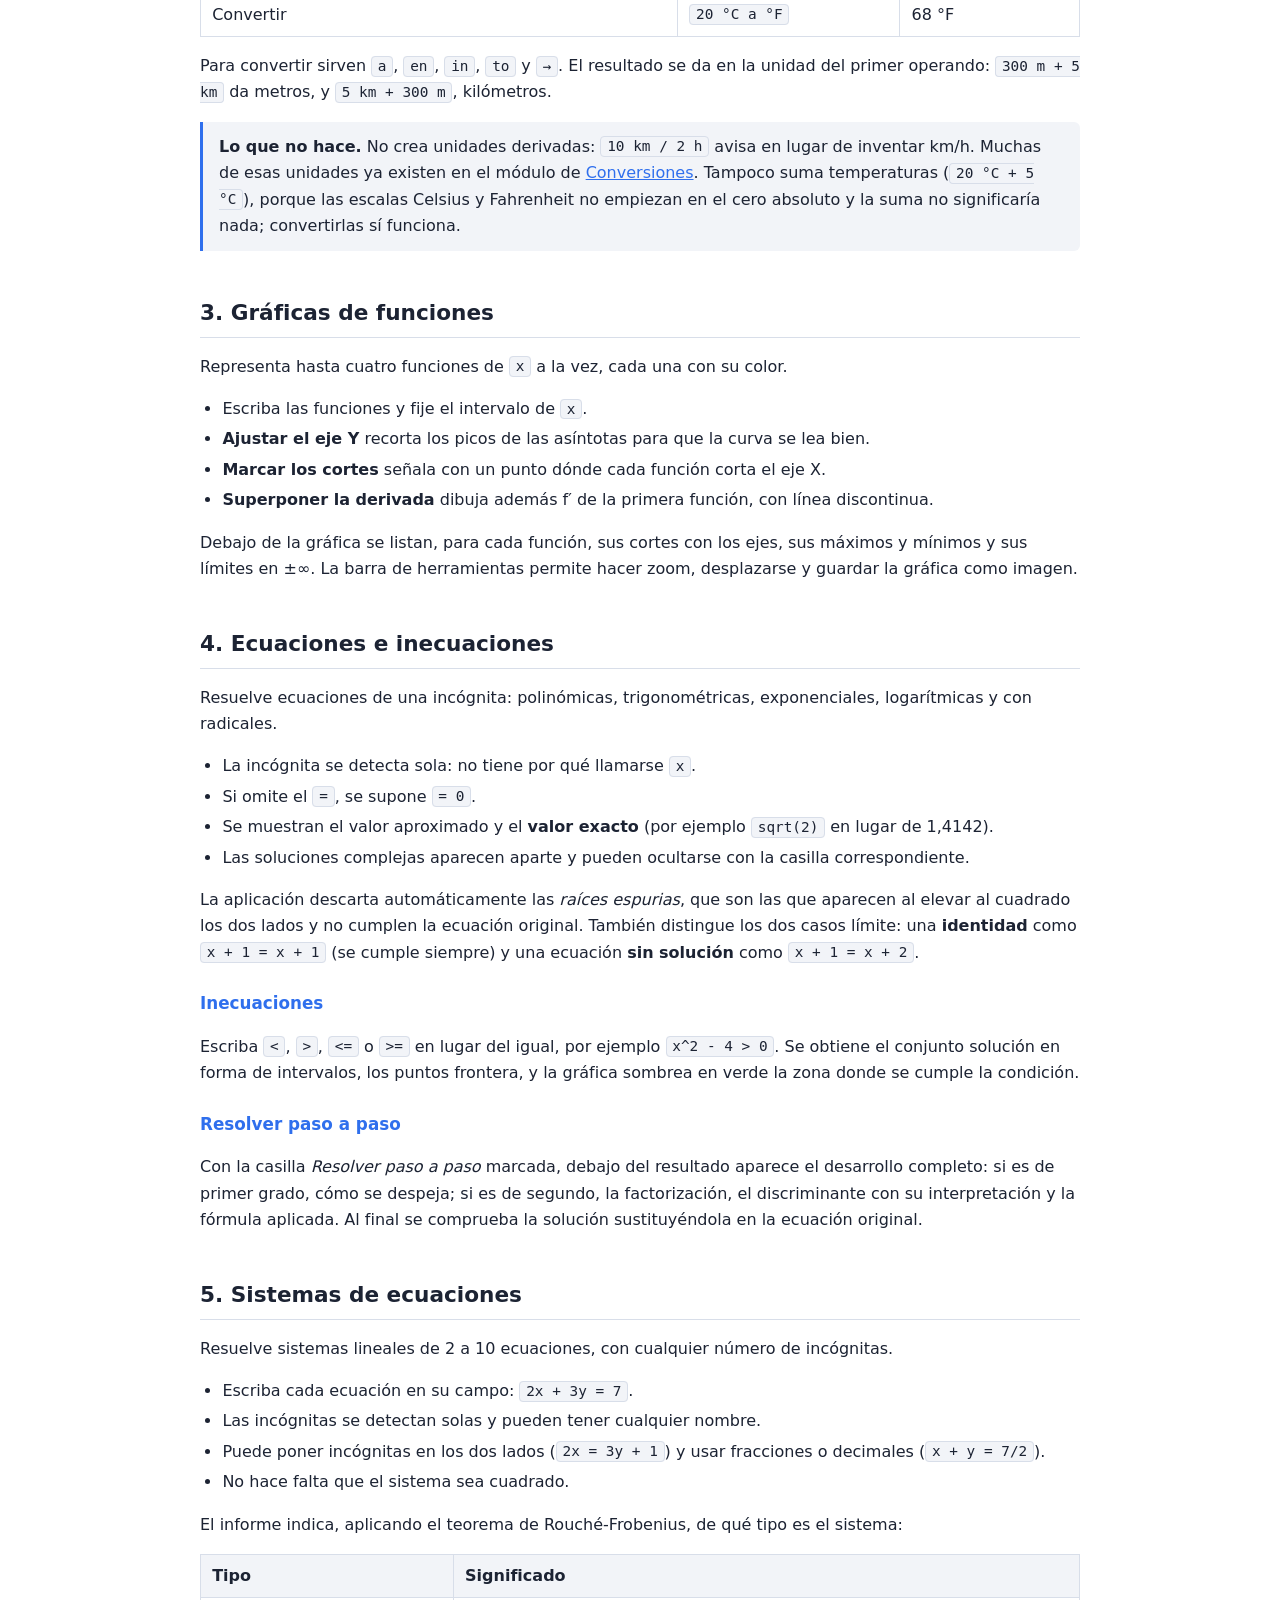
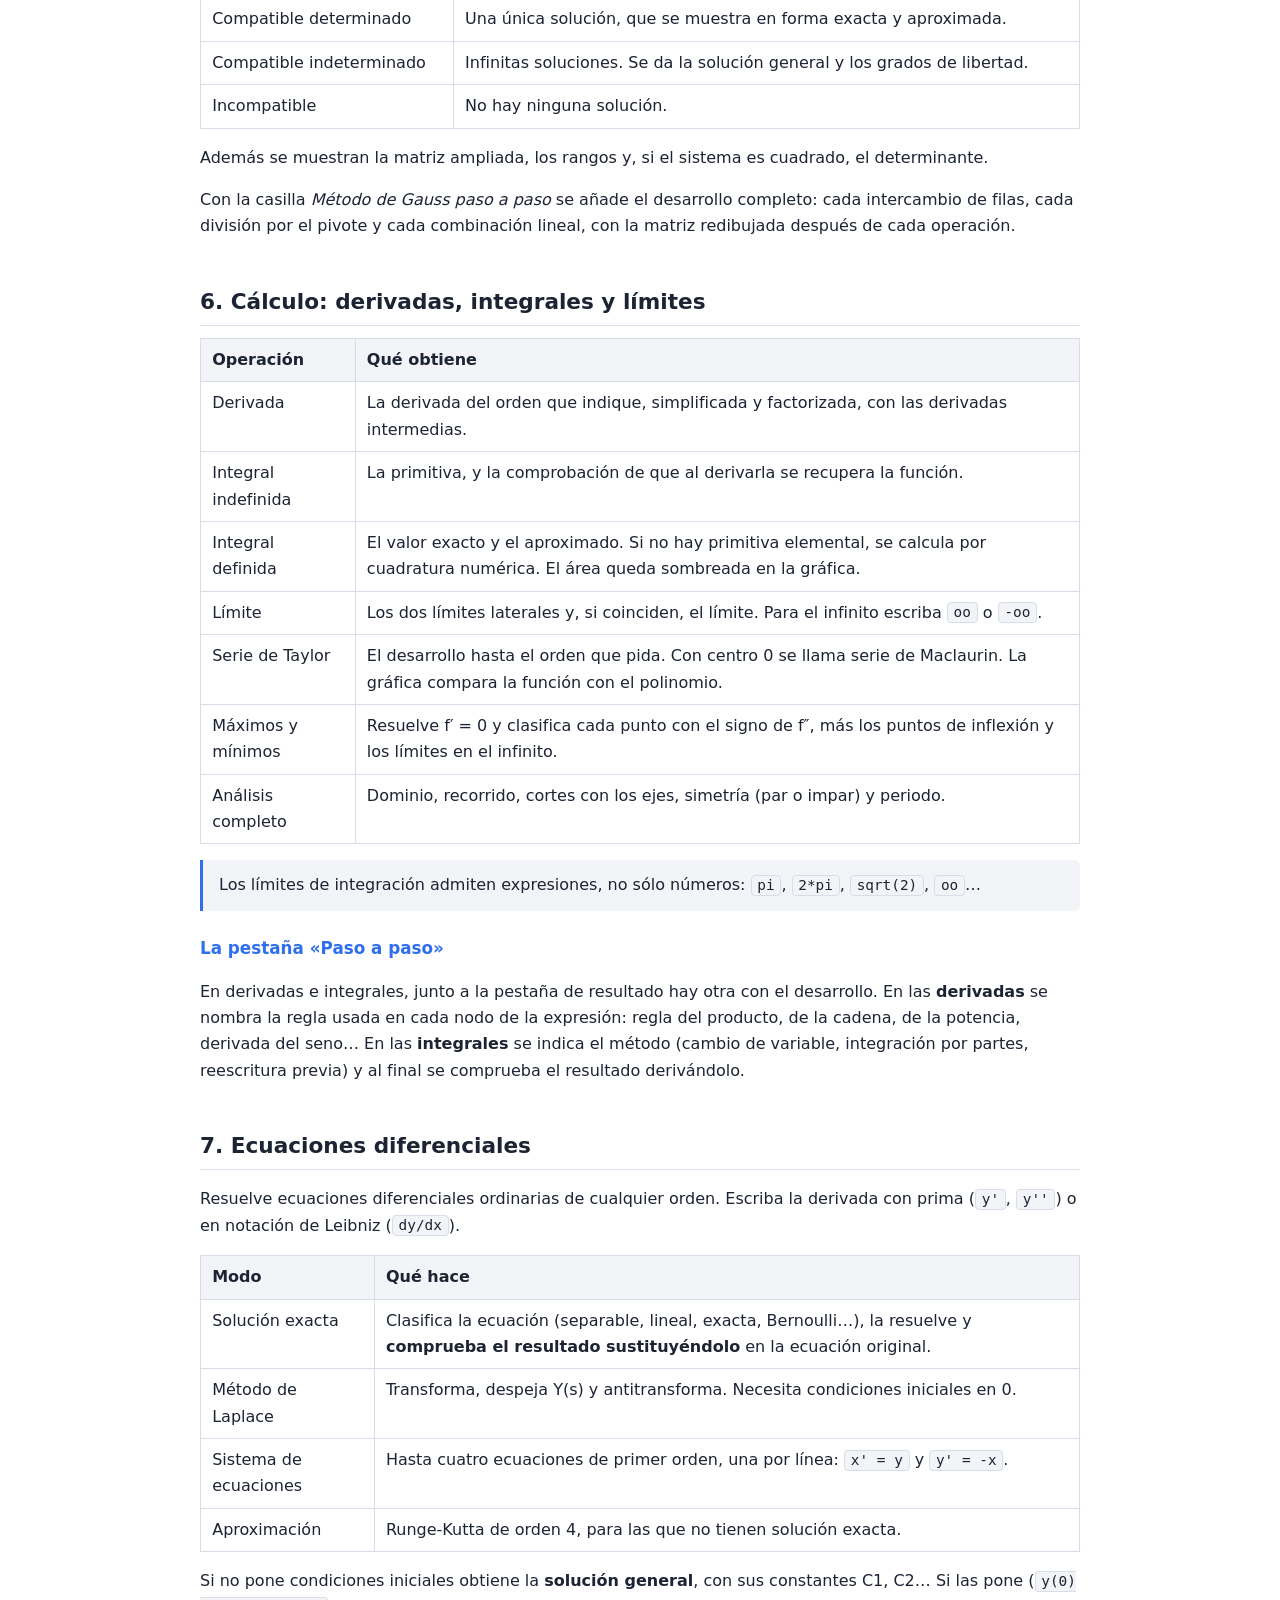
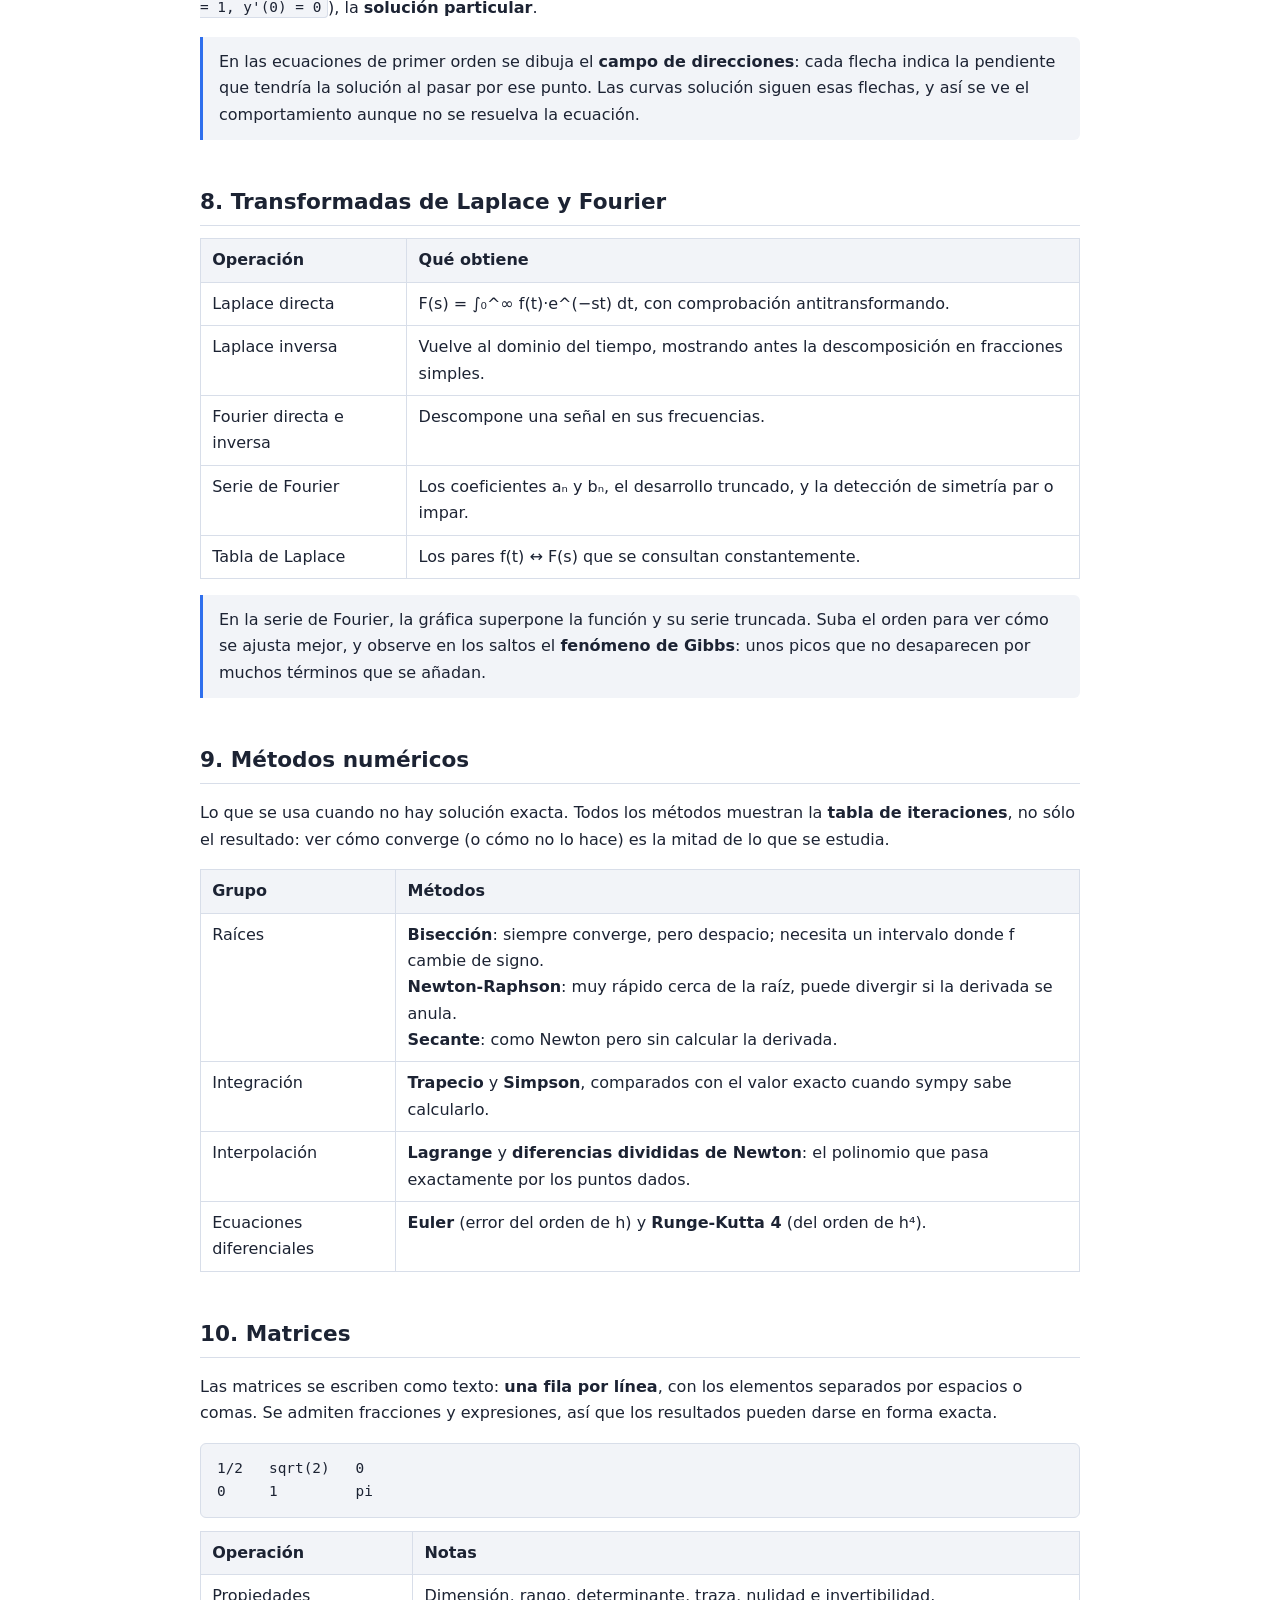
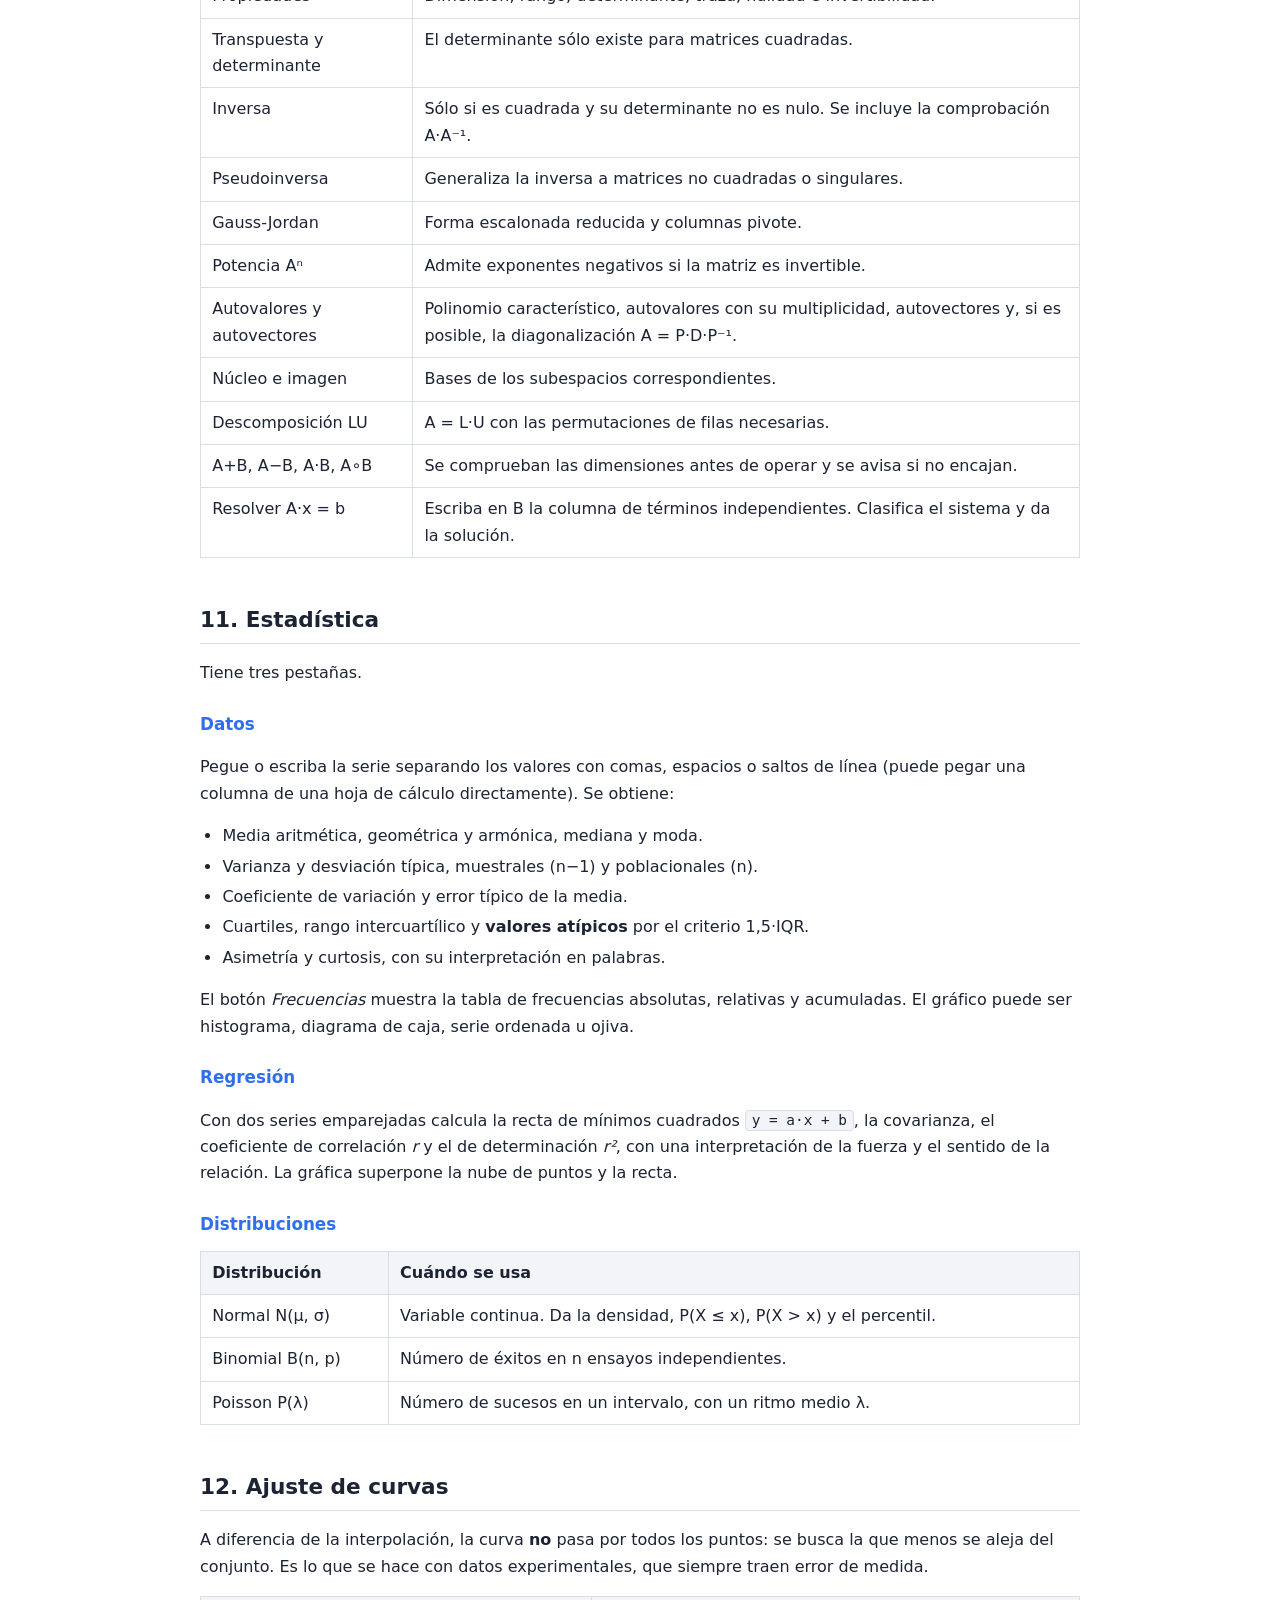
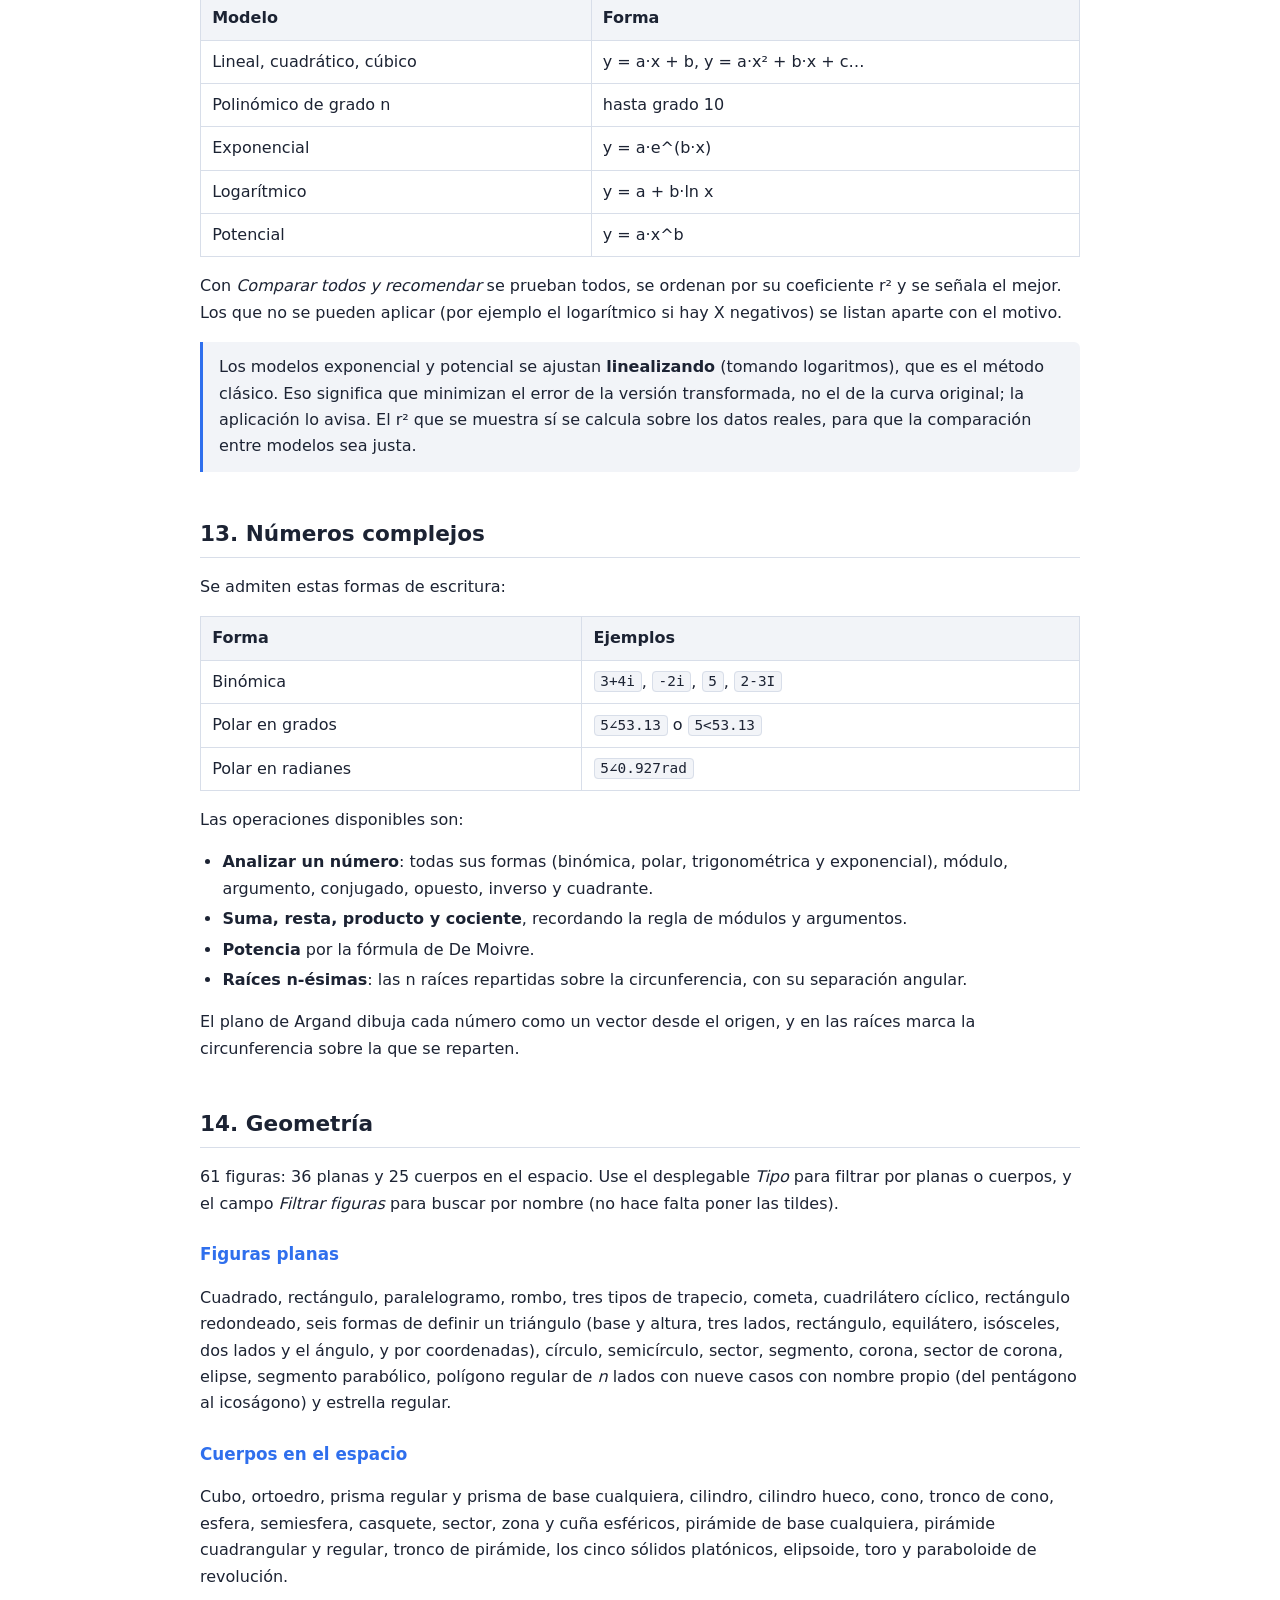
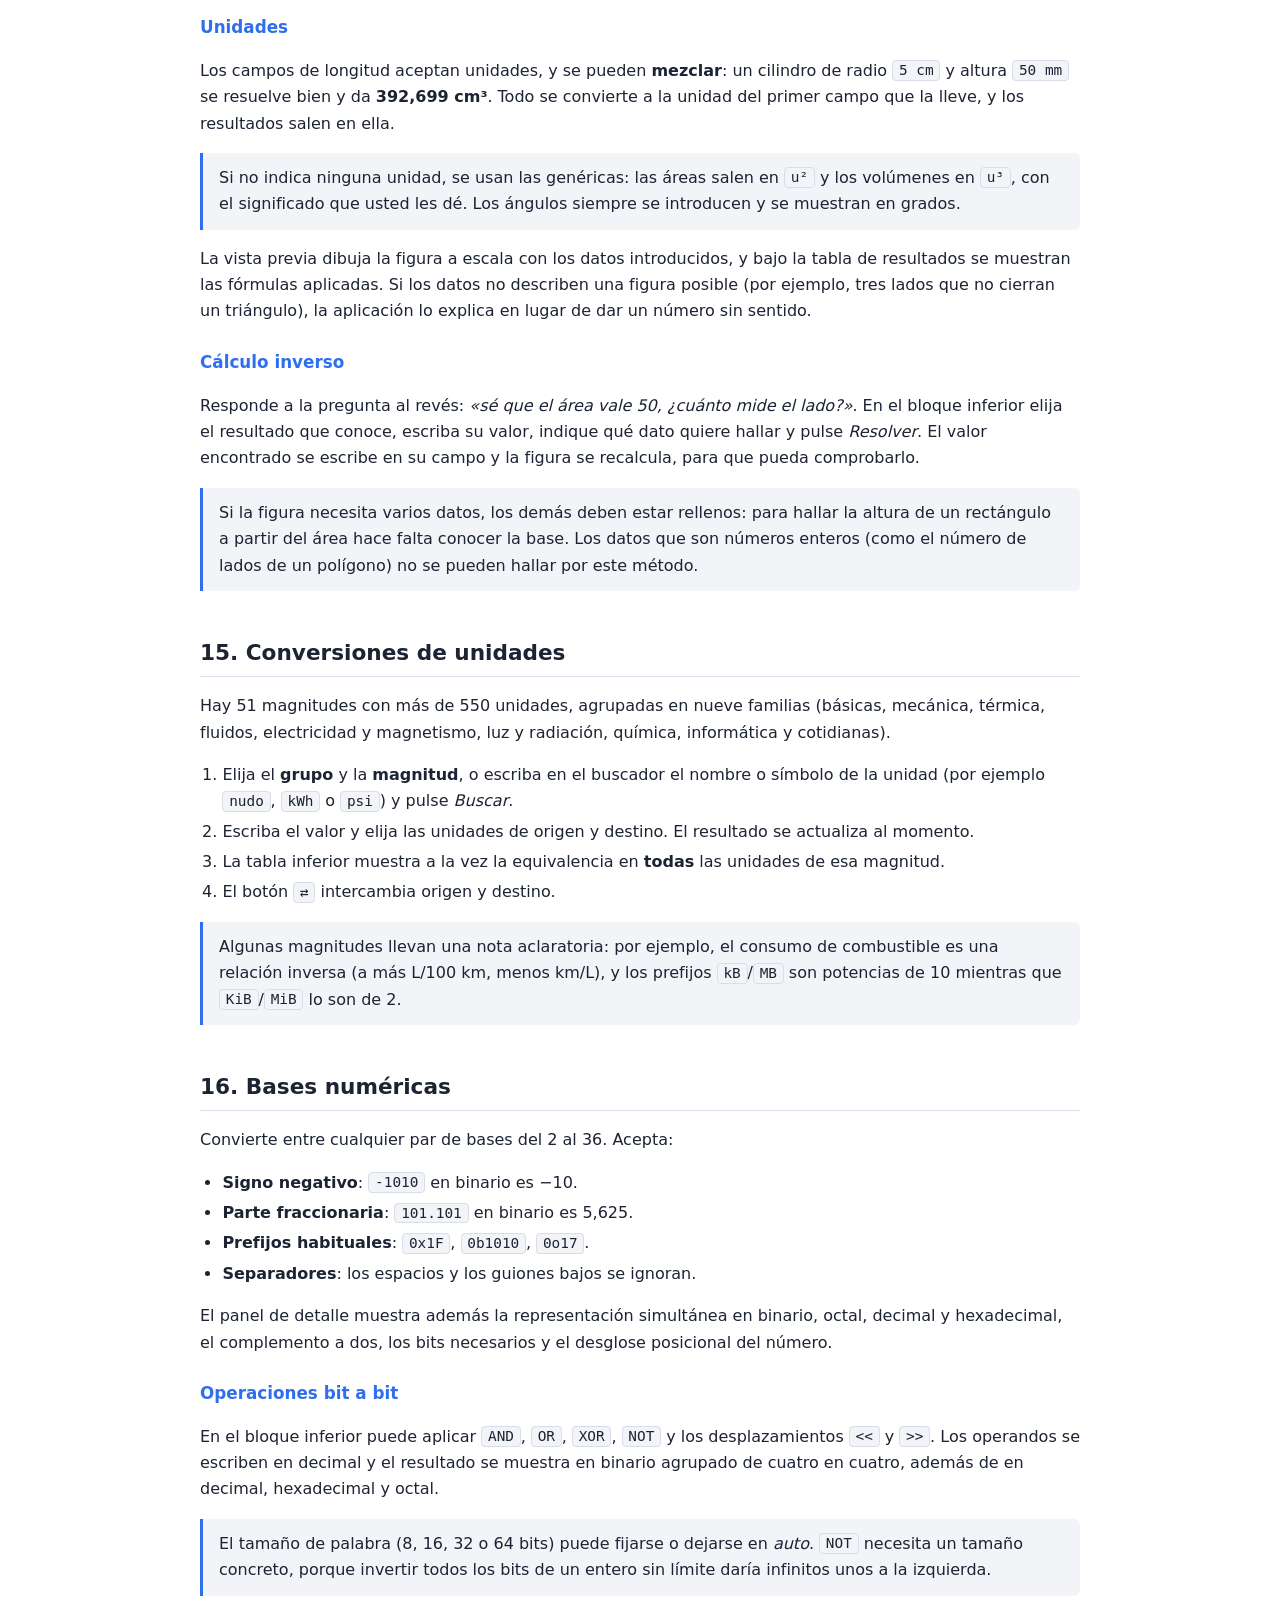
==== commit d4063d60: "Versión 5.1.0: lo nuevo, en el historial, el README y el manual Co-Authored-By: Claude Opus 5.5 <nor" ====
--- a/docs/manual_usuario.html
+++ b/docs/manual_usuario.html
@@ -274,6 +274,50 @@
   Para el resto de una división use <code>mod(a, b)</code>.
 </div>
 
+<h3 id="fracciones">Fracciones sin paréntesis</h3>
+<p>
+  La <strong>tecla de fracción</strong> (la de los dos cuadraditos) pone dos
+  huecos, uno arriba y otro abajo. Lo que escriba en cada hueco va entero al
+  numerador o al denominador: «2 + 3» sobre «4 + 5» es 5/9, sin paréntesis.
+  Las flechas <kbd>◀</kbd> y <kbd>▶</kbd> pasan del numerador al denominador y
+  salen de la fracción. Si antes de pulsar la tecla ya había un número, ese
+  número sube al numerador y el cursor queda abajo.
+</p>
+<p>
+  Con el teclado del ordenador, la barra <code>/</code> también hace una
+  fracción, pero respetando la prioridad de siempre: <code>1/2+1/3</code> son
+  dos fracciones sumadas. <kbd>⌫</kbd> no borra de golpe una fracción con algo
+  dentro: entra en ella.
+</p>
+
+<h3 id="exacto">Resultado exacto y tecla S⇔D</h3>
+<p>
+  El resultado sale como se escribe en clase: <code>√72</code> da 6√2,
+  <code>6/8</code> da 3/4, <code>sin(45)</code> da √2/2 y
+  <code>1/(1+√2)</code> da √2 − 1, simplificado y sin raíces abajo. La tecla
+  <strong>S⇔D</strong> lo pasa a decimal y lo devuelve. Si el resultado es un
+  número entero, o no tiene una forma exacta útil (<code>sin(1)</code>,
+  <code>ln(3)</code>), sale directamente en decimal y la tecla queda apagada.
+</p>
+<div class="aviso">
+  El resultado exacto se comprueba siempre contra el decimal: si alguna vez no
+  coincidieran, se enseñaría el decimal.
+</div>
+<p>
+  Tras pulsar «=», si lo siguiente es un operador la cuenta sigue con el
+  resultado delante (<code>Ans × 2</code>); si es un número, empieza de nuevo.
+  La tecla <code>(−)</code> empieza una cuenta nueva en negativo.
+</p>
+
+<h3 id="pasos-calculadora">Paso a paso</h3>
+<p>
+  El botón <strong>Paso a paso</strong> enseña cómo se llega al resultado:
+  el denominador común al sumar fracciones, los factores que salen de una raíz
+  (√72 = √(36·2) = √36·√2 = 6√2), cómo se racionaliza… Se queda encendido hasta
+  que lo apague, y cada cuenta nueva trae su desarrollo. Geometría y
+  Conversiones tienen el mismo botón.
+</p>
+
 <h3>Grados, radianes y gradianes</h3>
 <p>
   El desplegable <code>DEG / RAD / GRAD</code> afecta a todas las funciones
